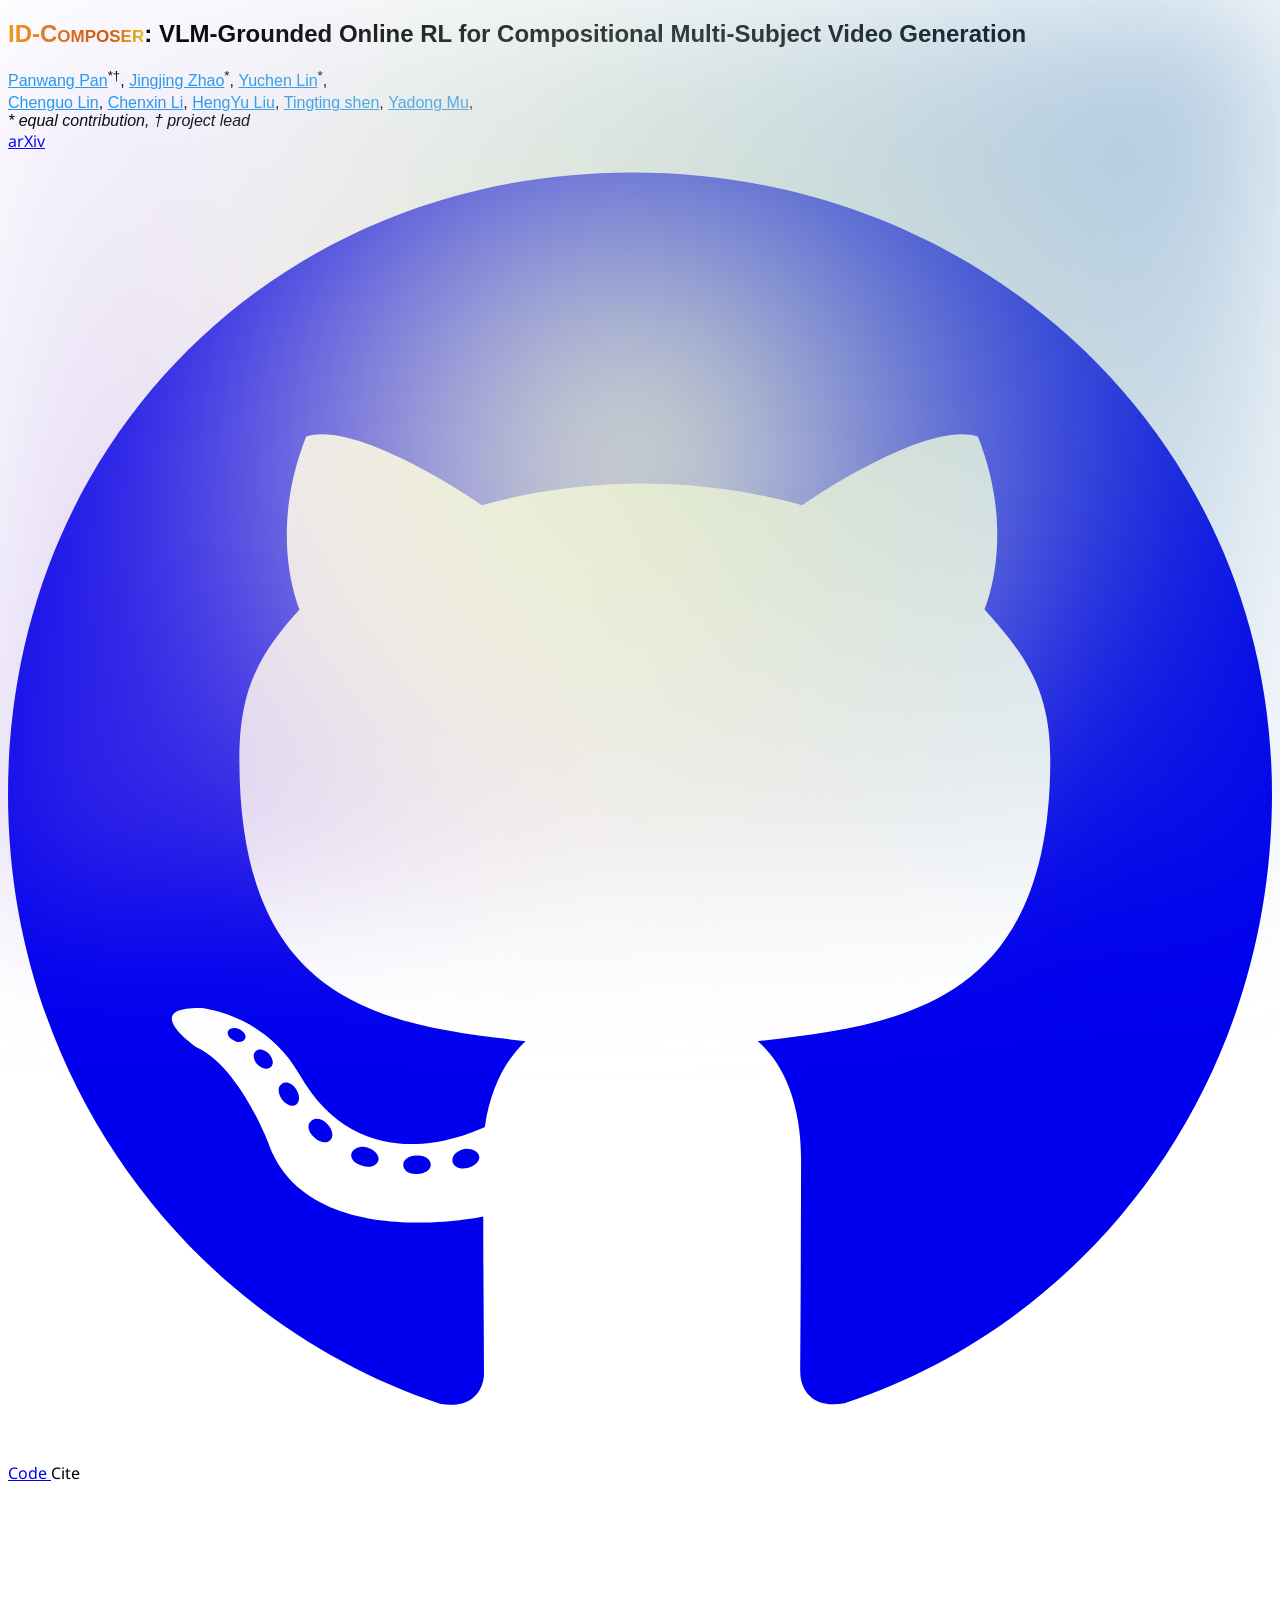
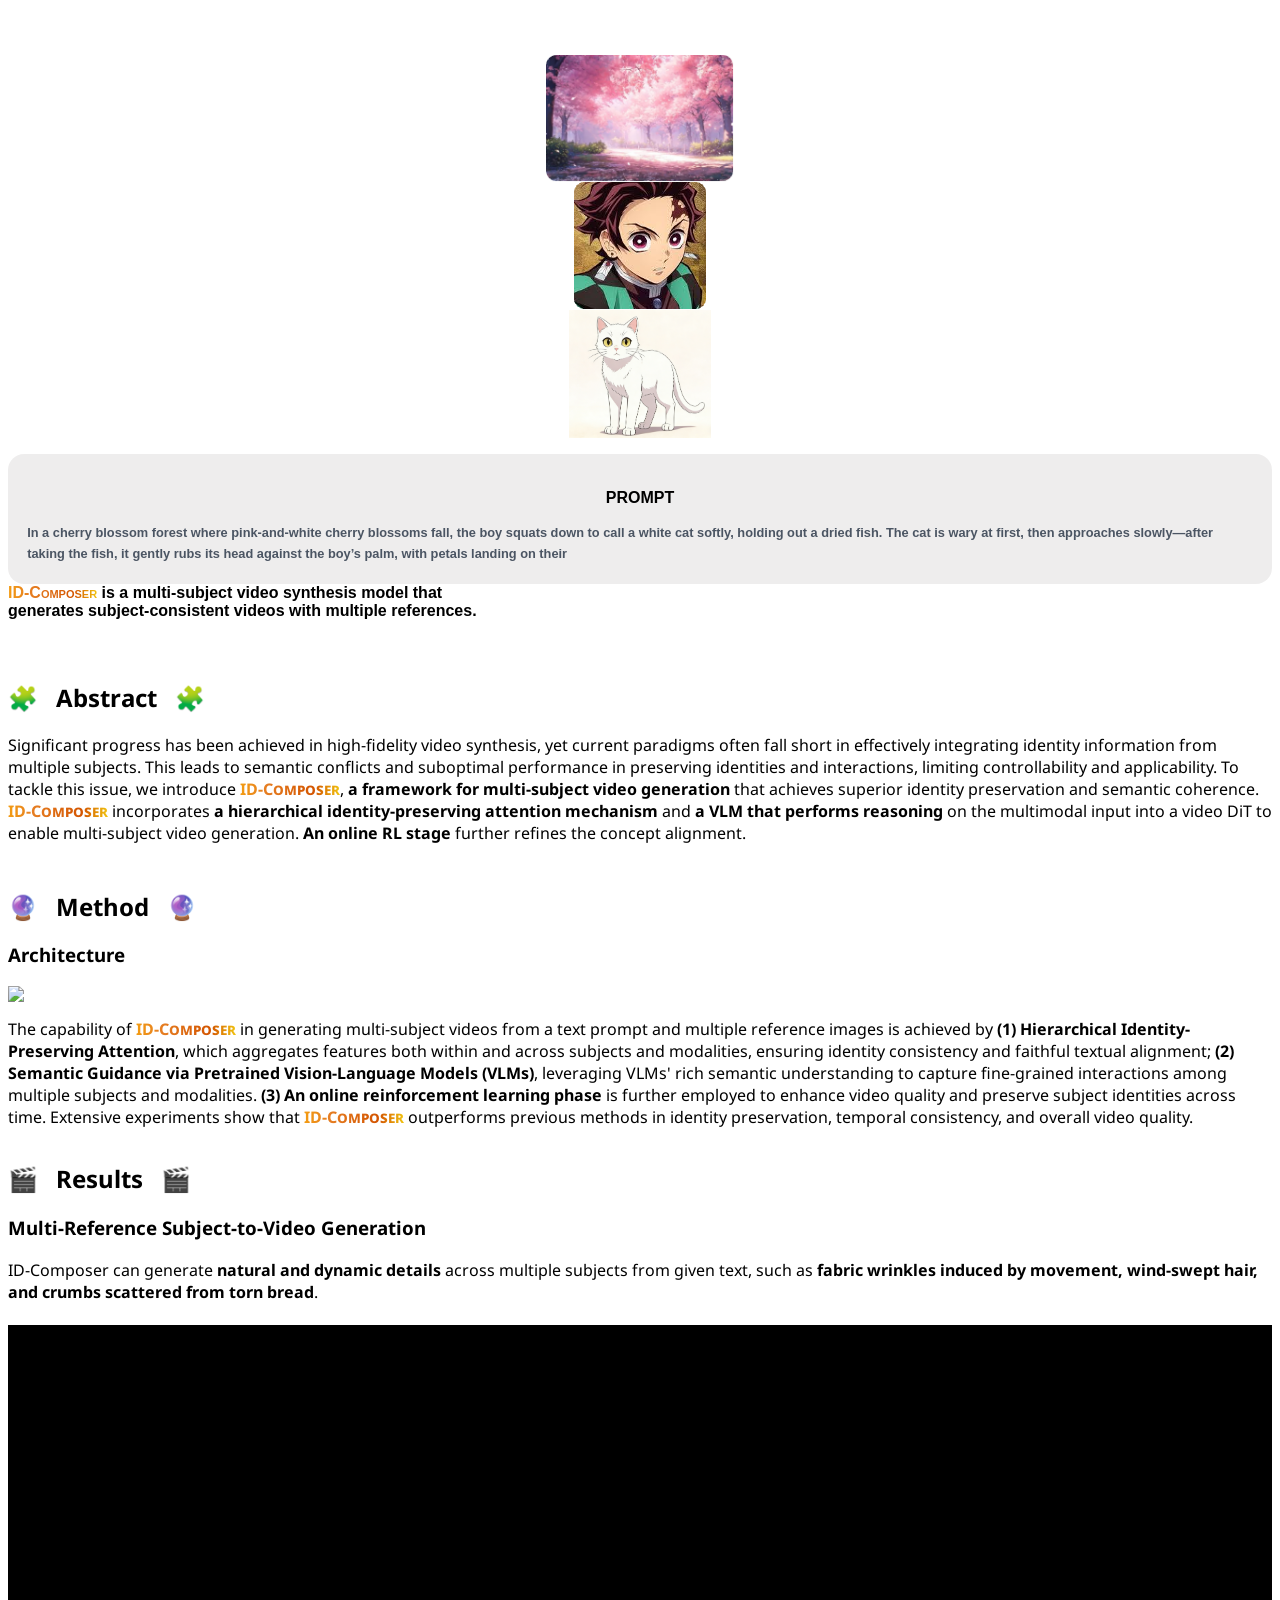
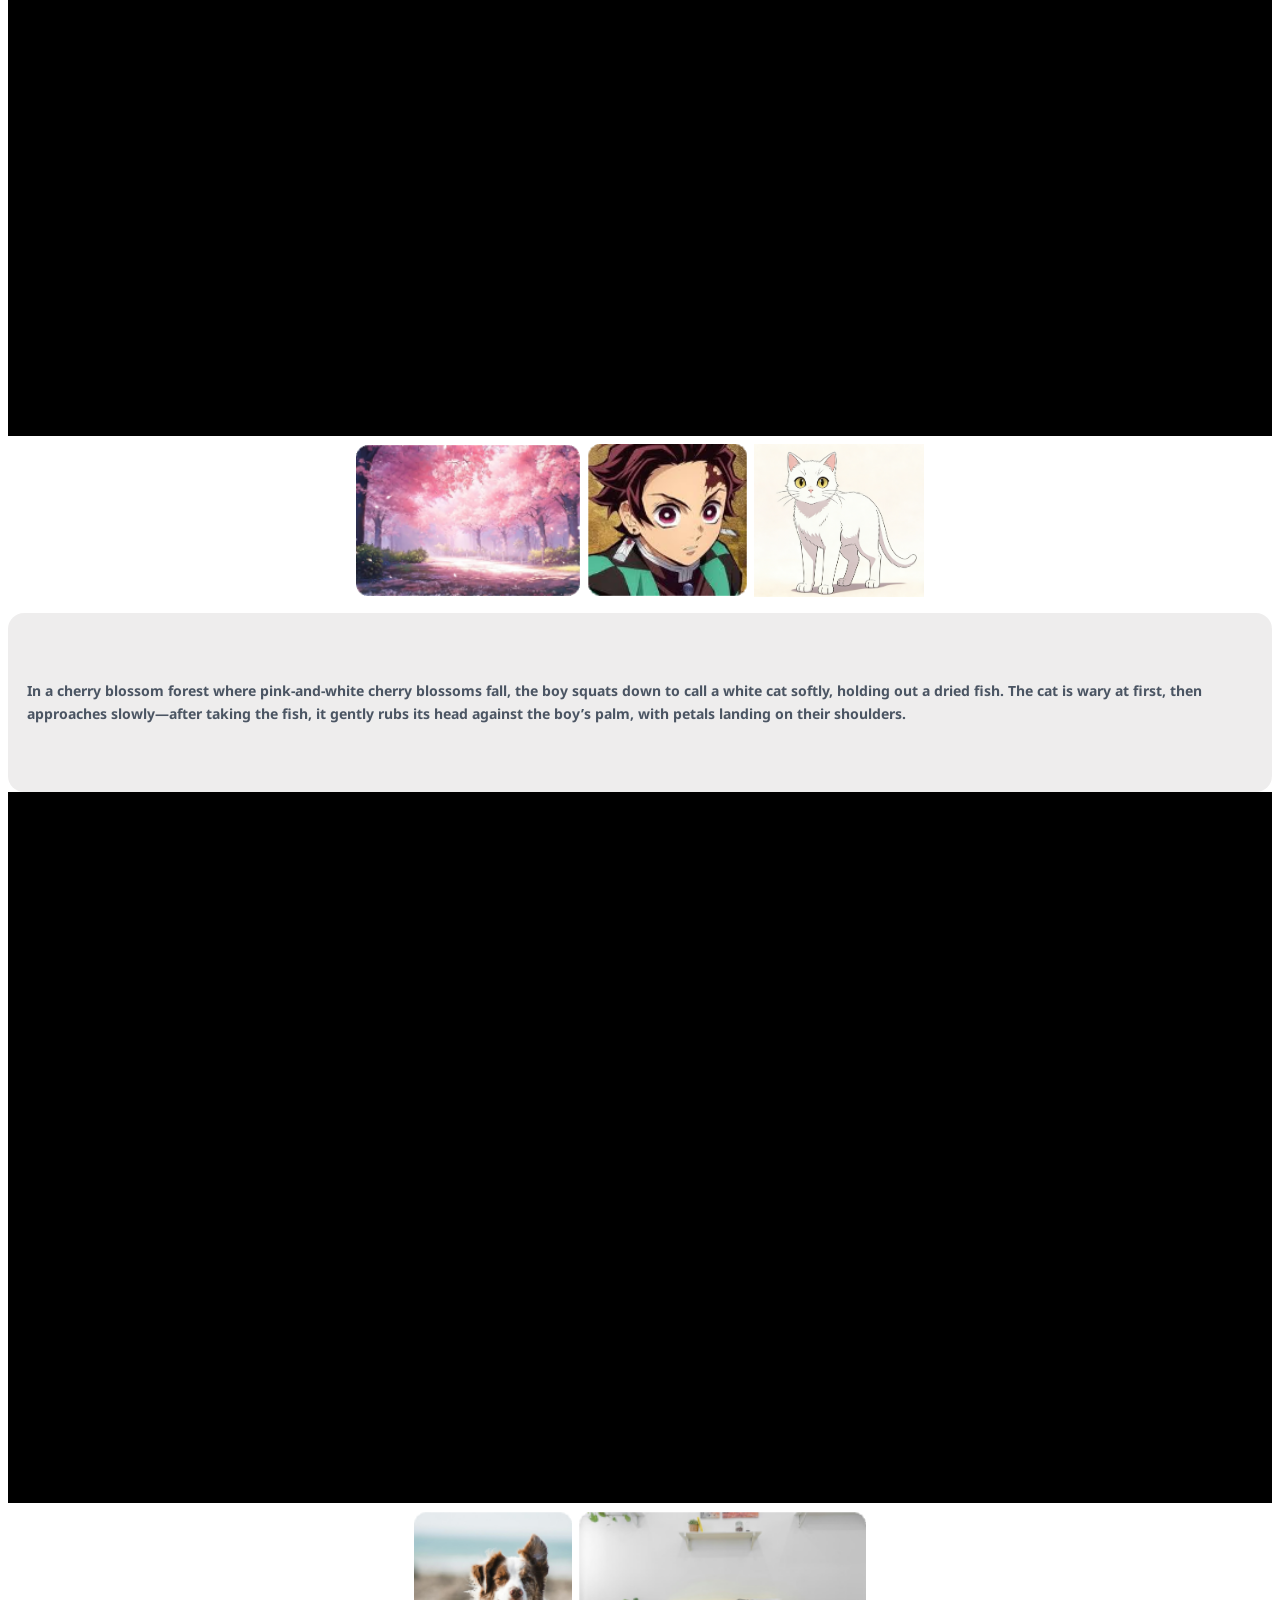
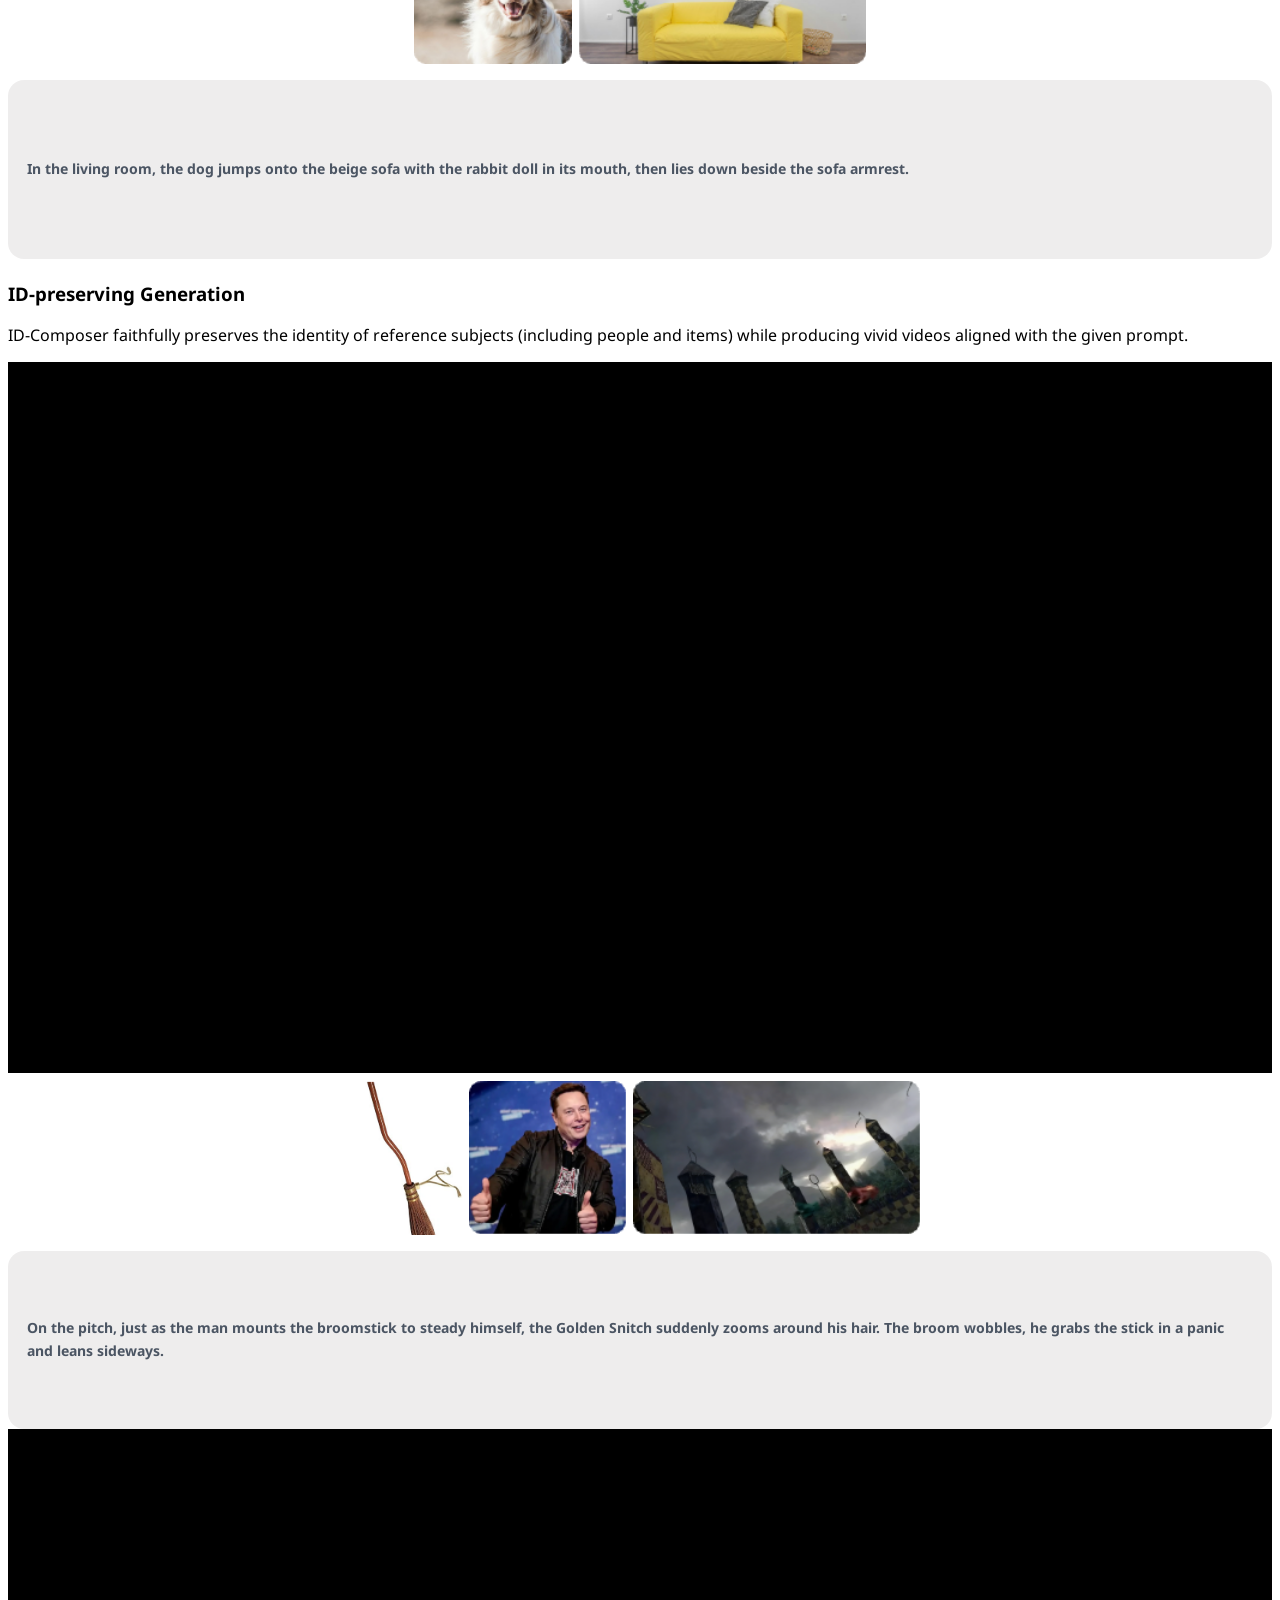
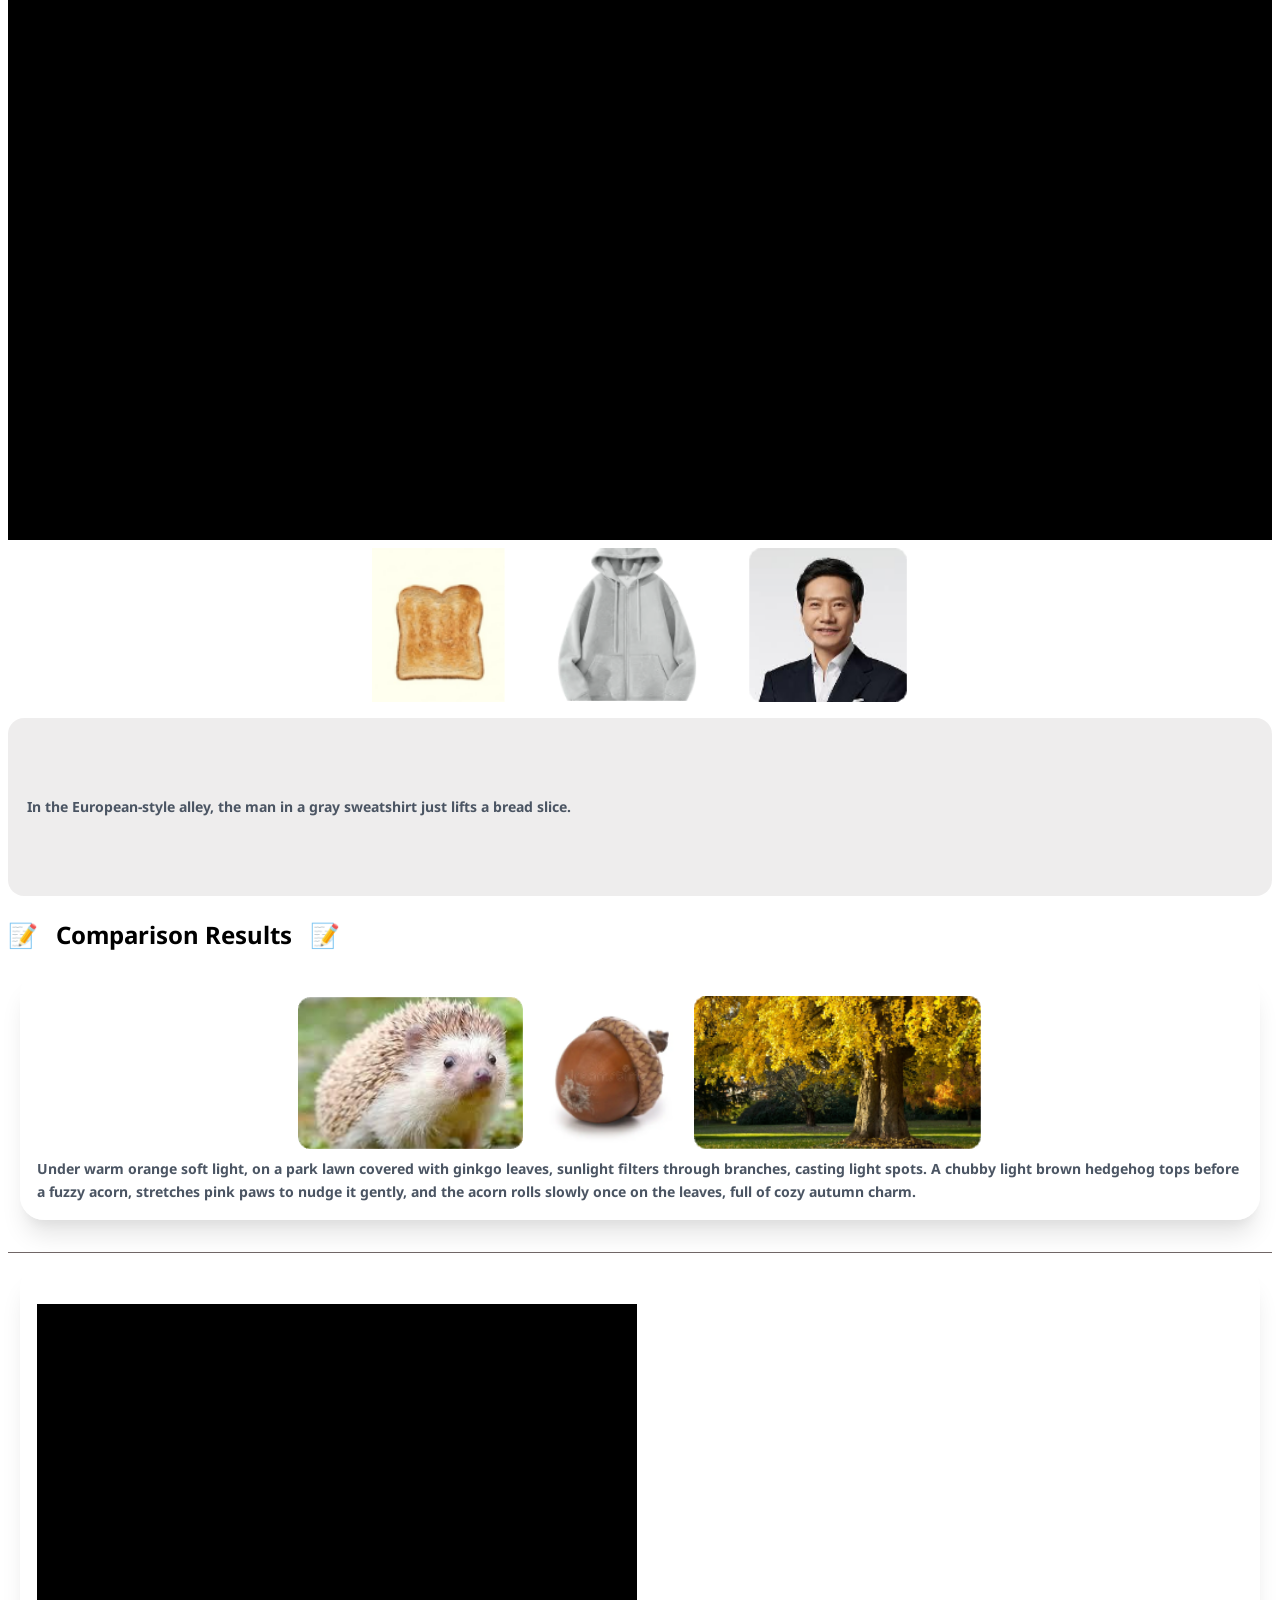
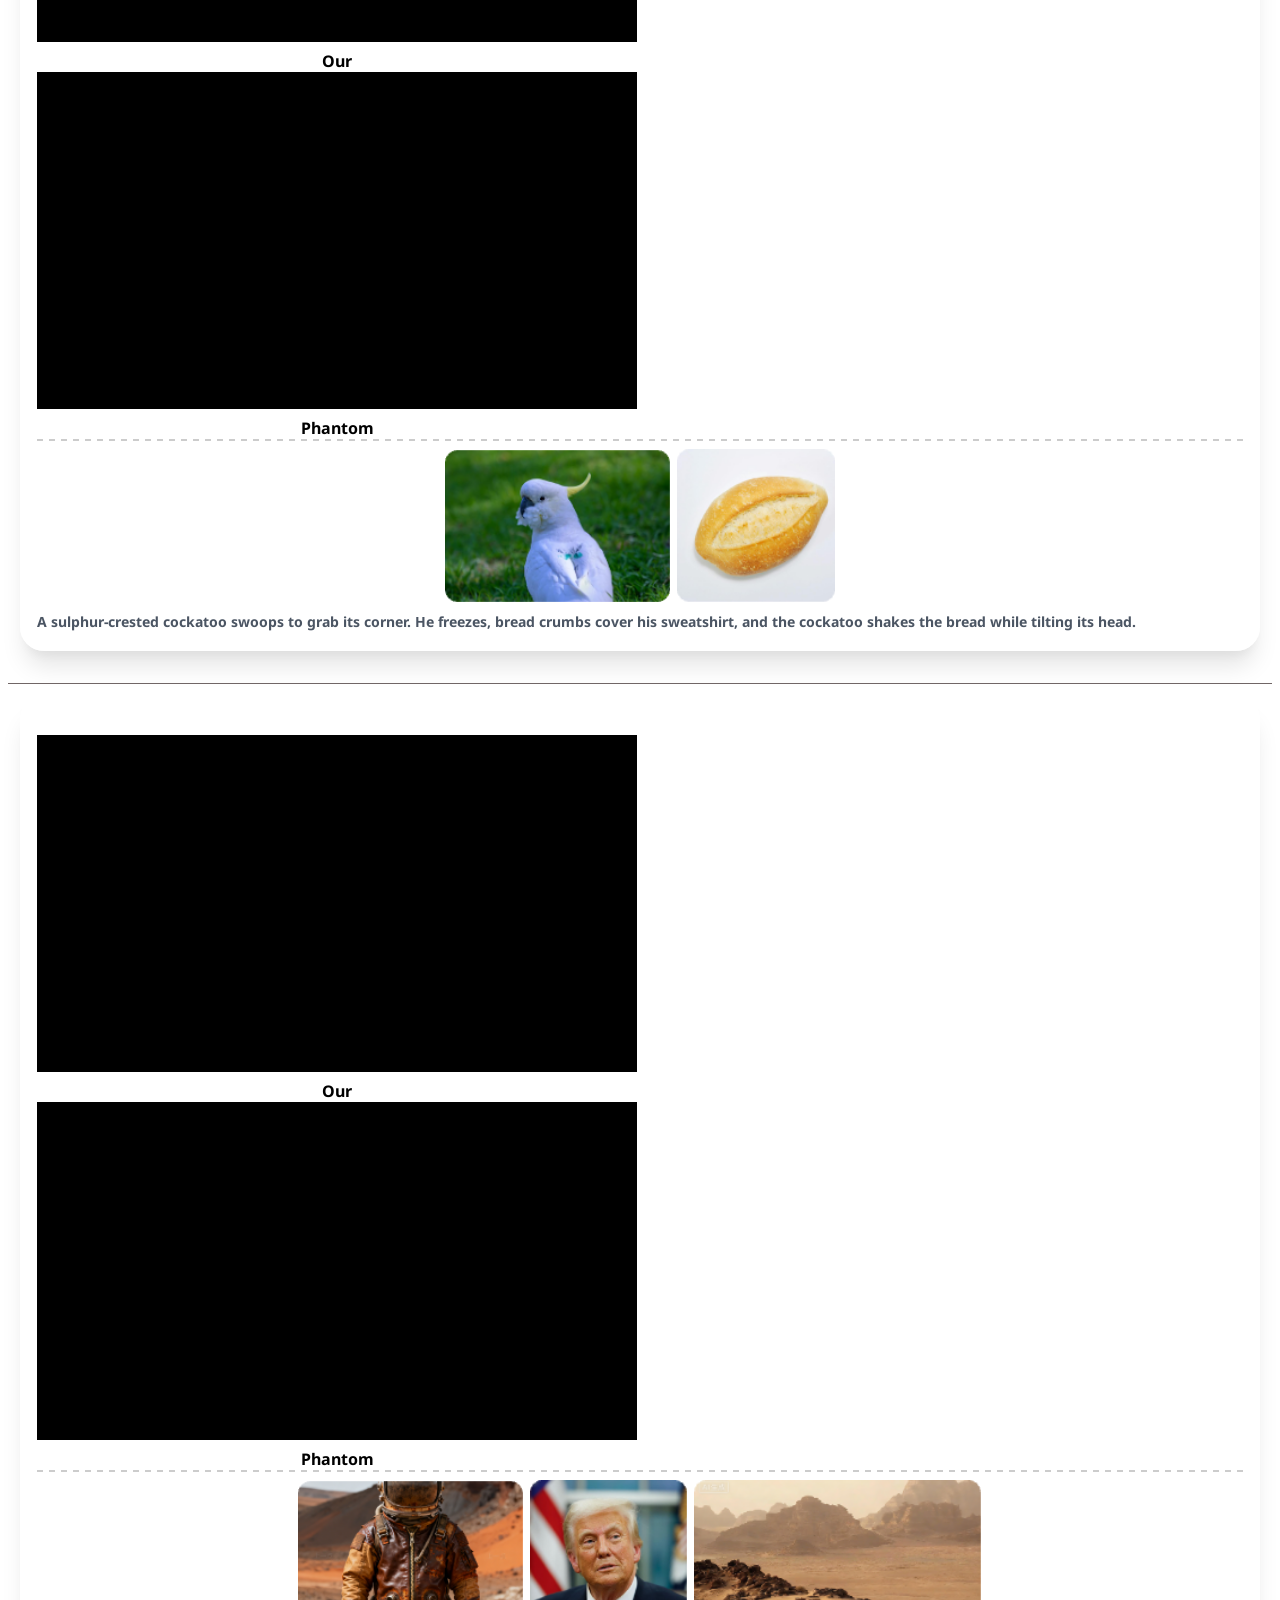
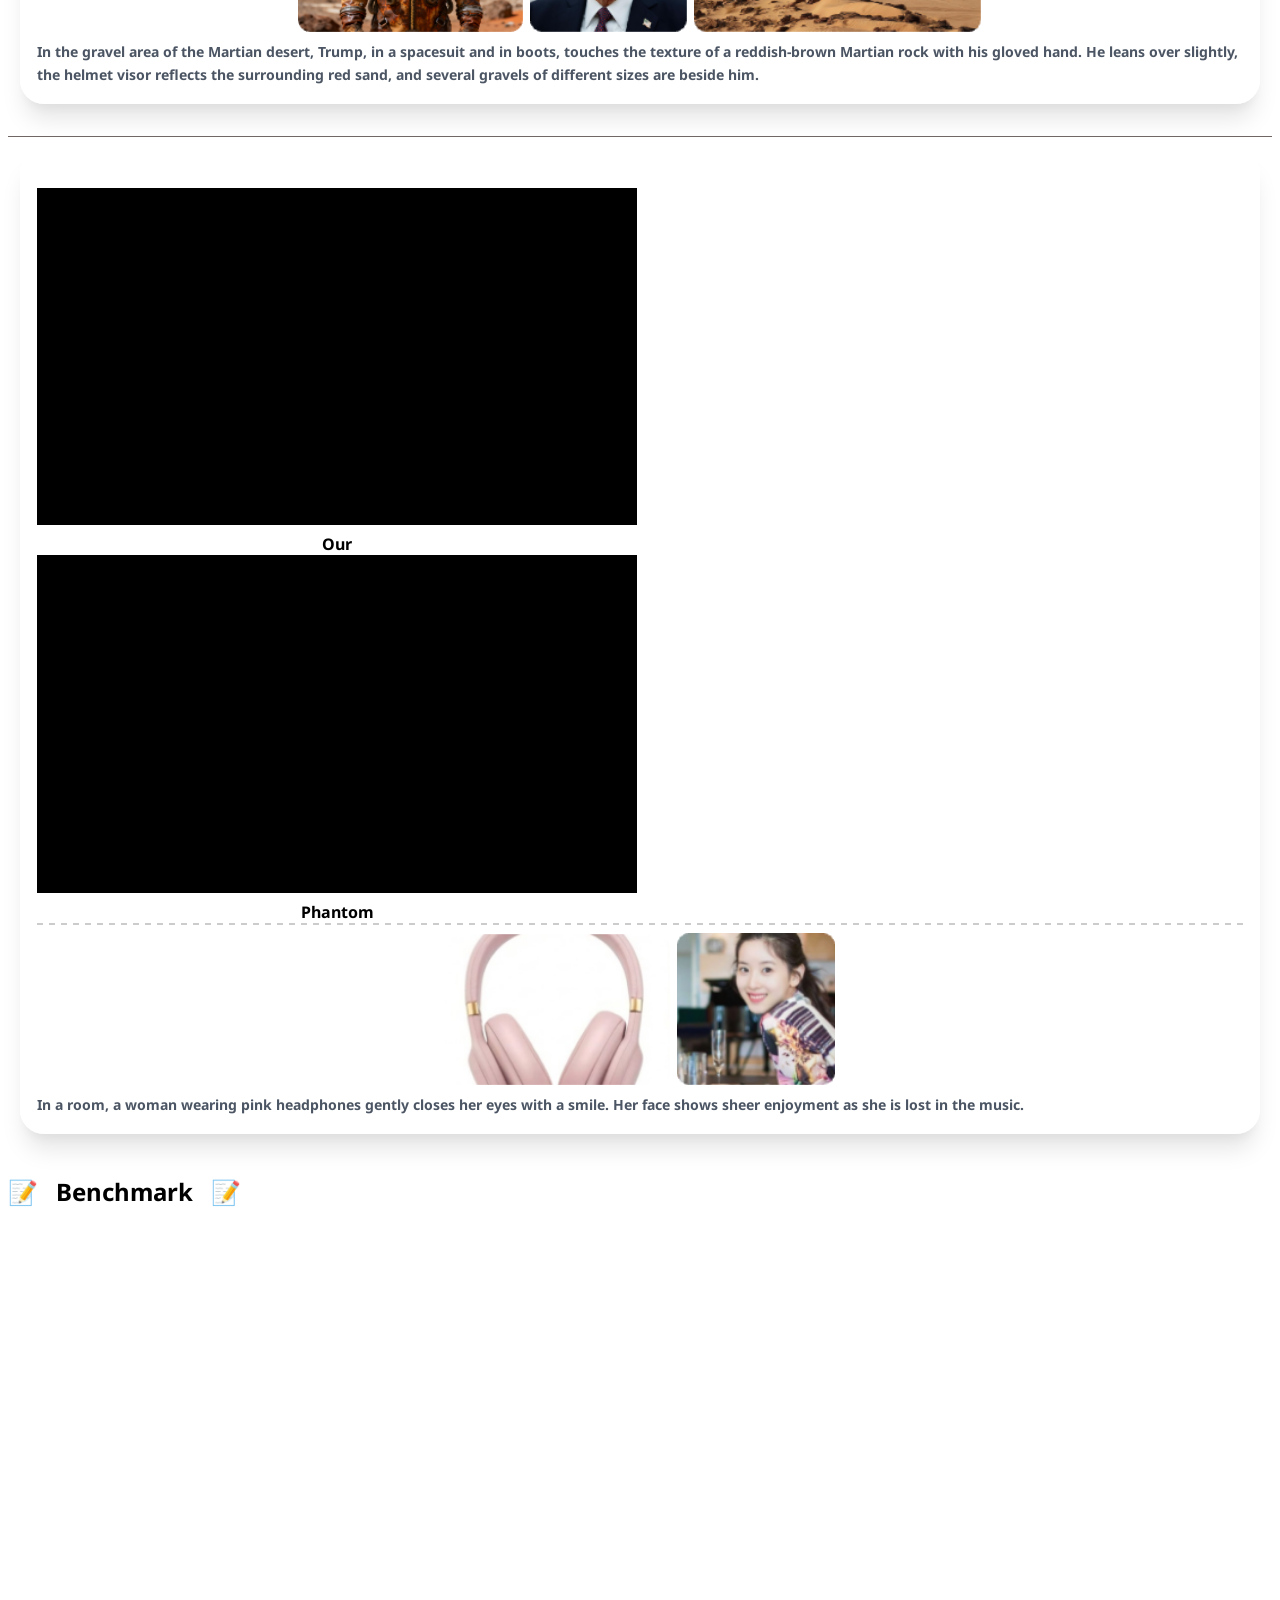
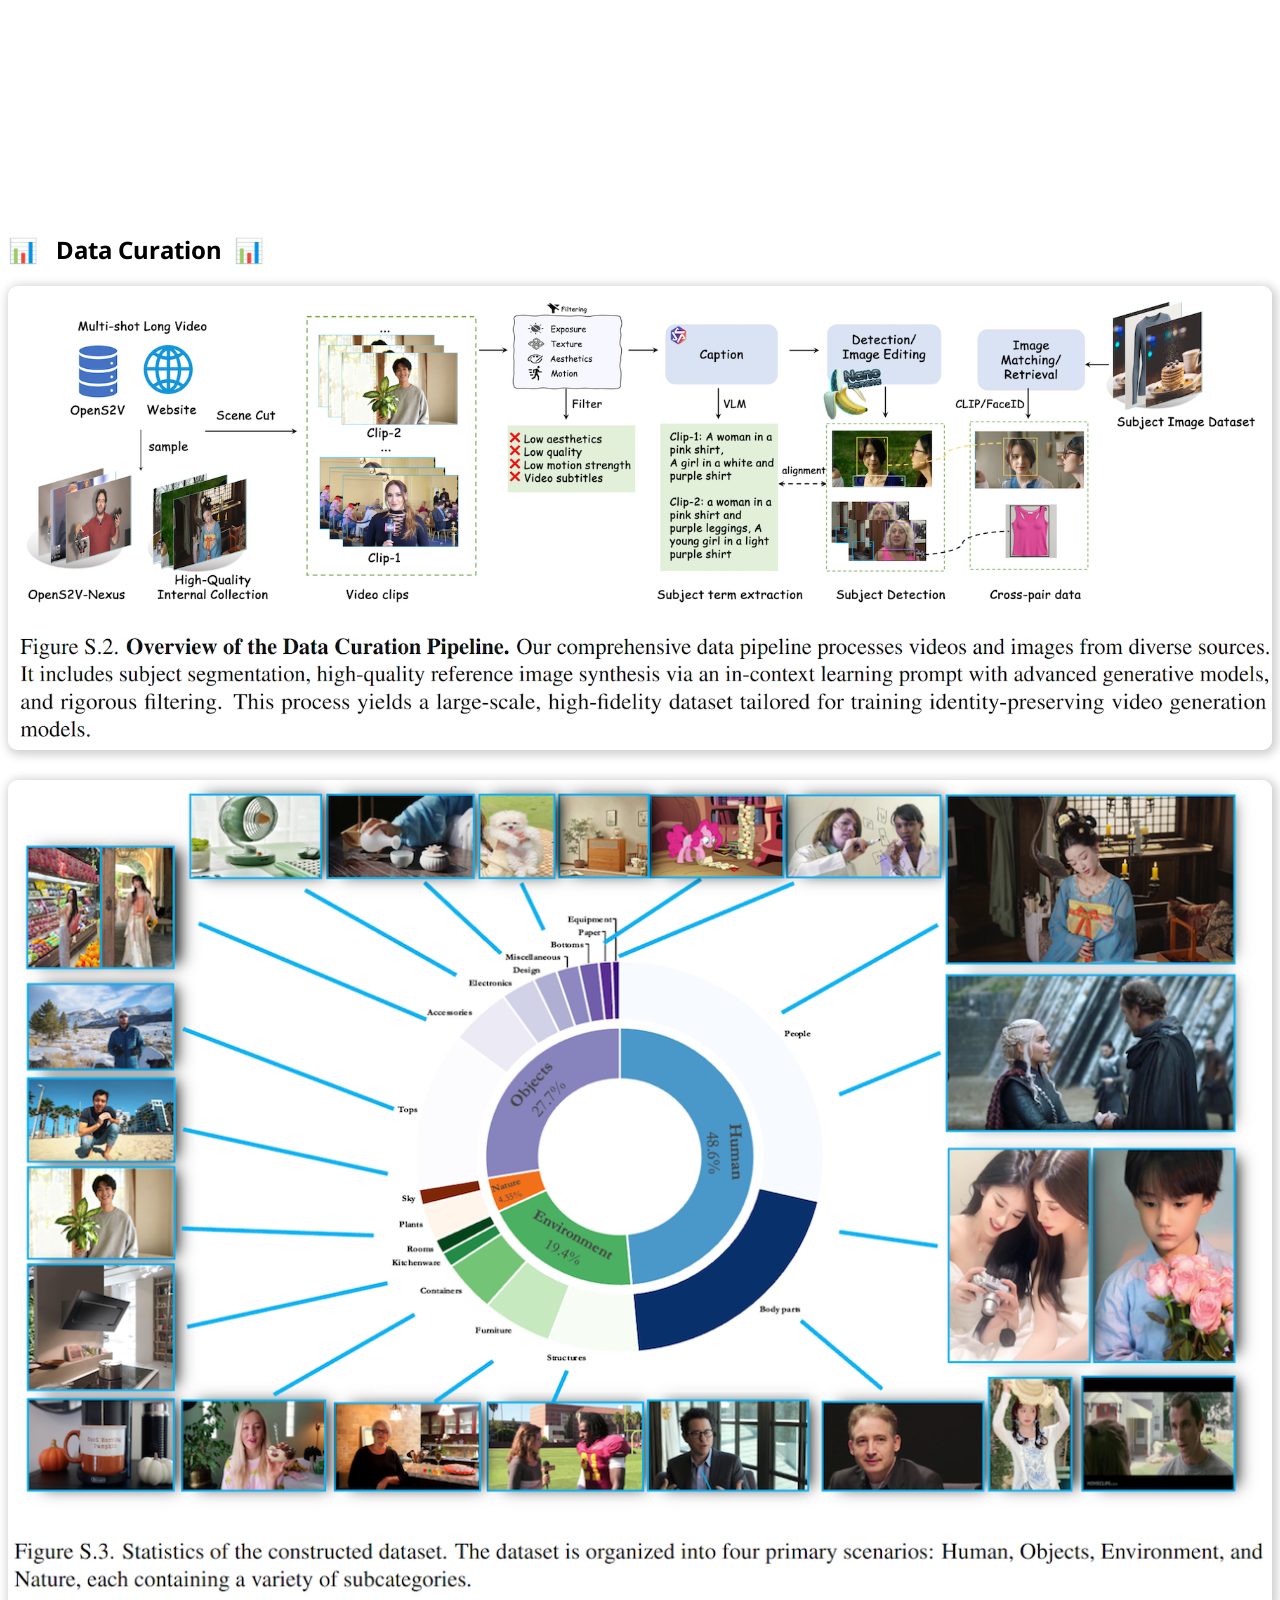
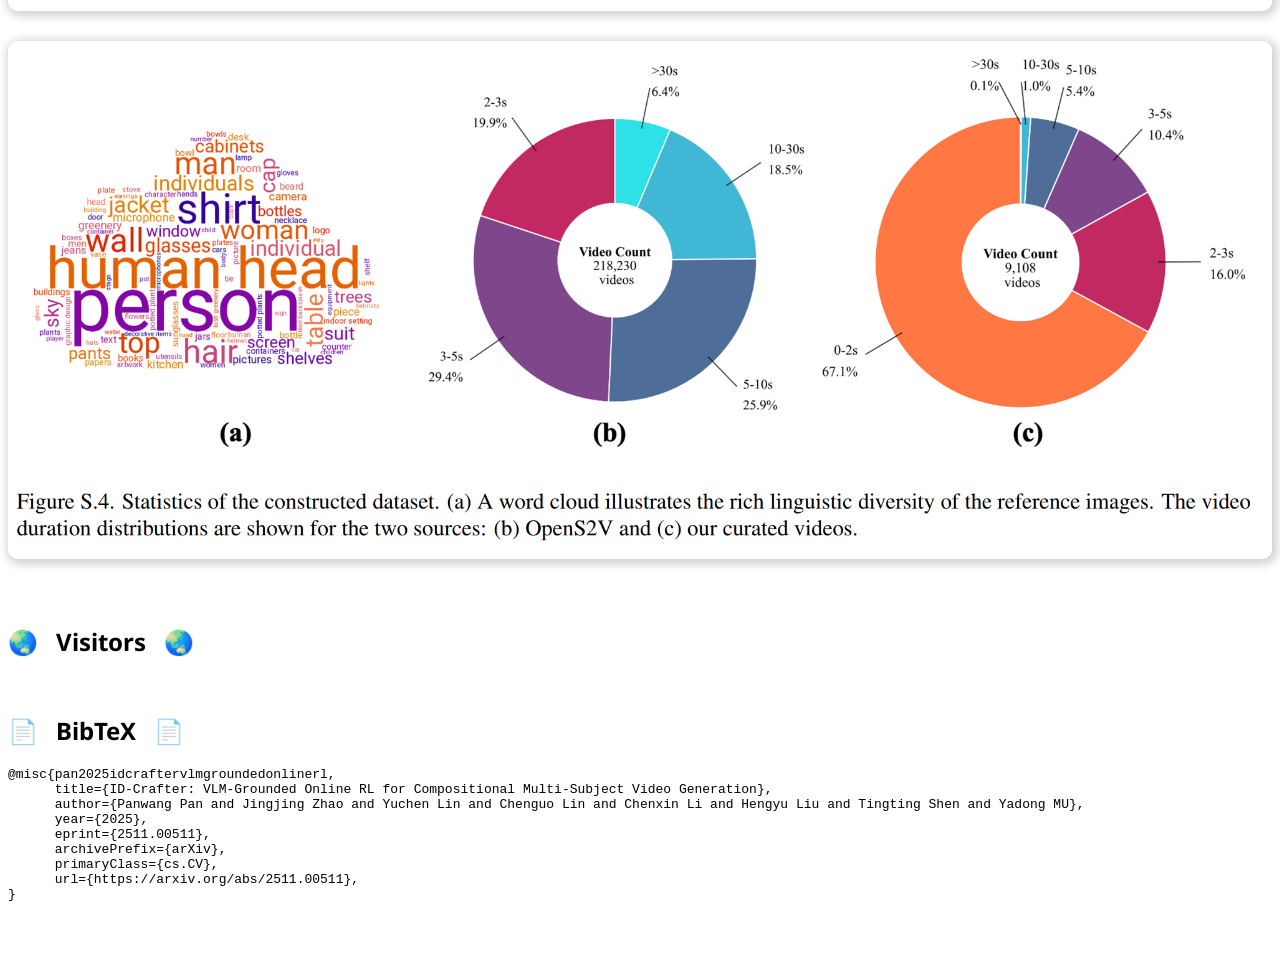
==== index.html @ 46c59b5a "add visitor map" ====
<!DOCTYPE html>
<html>

<head>
  <meta charset="utf-8">
  <meta name="viewport" content="width=device-width, initial-scale=1">
  <title>ID-Composer</title>

  <link href="https://fonts.googleapis.com/css?family=Google+Sans|Noto+Sans|Castoro" rel="stylesheet">

  <link rel="stylesheet" href="https://cdn.jsdelivr.net/gh/jpswalsh/academicons@1/css/academicons.min.css">
  <link rel="stylesheet" href="./static/css/bulma.min.css">
  <link rel="stylesheet" href="./static/css/bulma-carousel.min.css">
  <link rel="stylesheet" href="./static/css/bulma-slider.min.css">
  <link rel="stylesheet" href="./static/css/fontawesome.all.min.css">
  <link rel="stylesheet" href="./static/css/index.css">

  <link rel="icon" href="./static/images/logo.png">

  <link rel="preload" as="video" href="video/main-480p.webm" type="video/webm" crossorigin>
  <script src="https://ajax.googleapis.com/ajax/libs/jquery/3.5.1/jquery.min.js"></script>
  <script defer src="./static/js/fontawesome.all.min.js"></script>
  <script src="./static/js/bulma-carousel.min.js"></script>
  <script src="./static/js/bulma-slider.min.js"></script>
  <script>
    document.addEventListener('DOMContentLoaded', function () {
      var btn = document.getElementById('cite-btn');
      if (!btn) return;
      var bibtex = '@misc{pan2025idcraftervlmgroundedonlinerl,\n' +
        '  title={ID-Composer: VLM-Grounded Online RL for Compositional Multi-Subject Video Generation},\n' +
        '  author={Panwang Pan and Jingjing Zhao and Yuchen Lin and Chenguo Lin and Chenxin Li and Hengyu Liu and Tingting Shen and Yadong MU},\n' +
        '  year={2025},\n' +
        '  eprint={2511.00511},\n' +
        '  archivePrefix={arXiv},\n' +
        '  primaryClass={cs.CV},\n' +
        '  url={' + window.location.href + '}\n' +
        '}';
      function copyText(t) {
        if (navigator.clipboard && navigator.clipboard.writeText) {
          navigator.clipboard.writeText(t).then(function () {
            notify('Citation copied to clipboard', 'is-success');
          }).catch(function () {
            fallbackCopy(t);
          });
        } else {
          fallbackCopy(t);
        }
      }
      function fallbackCopy(t) {
        var ta = document.createElement('textarea');
        ta.value = t;
        ta.style.position = 'fixed';
        ta.style.opacity = '0';
        document.body.appendChild(ta);
        ta.focus();
        ta.select();
        var ok = false;
        try { ok = document.execCommand('copy'); } catch (e) {}
        document.body.removeChild(ta);
        notify(ok ? 'Citation copied to clipboard' : 'Copy failed, please copy manually', ok ? 'is-success' : 'is-danger');
      }
      function notify(msg, type) {
        var n = document.createElement('div');
        n.className = 'notification ' + type;
        n.textContent = msg;
        n.style.position = 'fixed';
        n.style.top = '20px';
        n.style.right = '20px';
        n.style.zIndex = '9999';
        document.body.appendChild(n);
        setTimeout(function () { if (n && n.parentNode) n.parentNode.removeChild(n); }, 2500);
      }
      btn.addEventListener('click', function () { copyText(bibtex); });
    });
  </script>

<link rel="preload" as="video" href="video/main-480p.webm" type="video/webm" crossorigin>
  <script src="https://ajax.googleapis.com/ajax/libs/jquery/3.5.1/jquery.min.js"></script>
  <script defer src="./static/js/fontawesome.all.min.js"></script>
  <script src="./static/js/bulma-carousel.min.js"></script>
  <script src="./static/js/bulma-slider.min.js"></script>
  <script src="./static/js/index.js"></script>
  <script src="./static/js/video_lazy_load.js"></script>
</head>


<style>
  /* 背景样式 */
  .bg-gradient-blur {
      position: fixed;
      top: 0;
      right: 0;
      bottom: 0;
      left: 0;
      z-index: 0;
      pointer-events: none;
      background-image: 
          radial-gradient(circle at top right, rgba(70, 130, 180, 0.5), transparent 70%),
          radial-gradient(circle at center, #fffdceff 0%, transparent 70%),
          radial-gradient(circle at bottom left, rgba(147, 112, 219, 0.4), transparent 70%);
      filter: blur(80px);
  }

  .morphing-text {
      background-image: linear-gradient(to right, 
       #f39c12 0%, #e67e22 25%, #d35400 75%, #f1c40f 100%
      );
      -webkit-background-clip: text;
      background-clip: text;
      color: transparent;
  }

  .center-img {
    display: block;
    margin-left: auto;
    margin-right: auto;
  }

  .section {
    padding-bottom: 1rem;
  }


  .hero-body {
    padding-bottom: 1rem;
  }

  .custom-prompt-box {
    background-color: rgba(194, 191, 191, 0.277);
    padding: 1.2rem;
    /* border: 1px solid #272323; */
    border-radius: 1rem;
    margin-top: 1rem;
  }

  .hero-body .prompt-text {
    font-weight: bold;
    font-size: 0.8rem;
    display: flex;
    align-items: center;
  }

  .prompt-text {
    font-weight: bold;
    font-size: 0.875rem;
    color: #4b5563;
    line-height: 1.625;
    display: flex;
    align-items: center;
  }


  .prompt-title {
    font-size: 1rem;
    font-weight: bold;
    padding-bottom: 0;
    display: flex;
    justify-content: center;
    /* font-style: italic; */
    text-transform: uppercase;
  }

  .video-wrapper {
    position: relative;
    display: inline-block;
    max-width: 600px;
  }

  .results-media {
    width: 100%;
    display: block;
  }

  .video-separator {
    height: 2px;
    background-image: linear-gradient(to right, #ccc 50%, transparent 50%);
    background-size: 12px 2px;
    margin: 0px 0;
  }

  .video-label {
    text-align: center;
    margin-top: 8px;
    font-weight: bold;
  }
</style>

<body class="bg-white min-h-screen">

  <!-- 背景渐变模糊 -->
  <div class="bg-gradient-blur"></div>

  <!-- 主要内容 -->
  <main class="relative z-10 min-h-screen">

  <!-- Section 1: Banner -->
  <section class="hero">
    <div class="hero-body">
      <div class="container is-max-desktop">
        <div class="columns is-centered">
          <div class="column has-text-centered">

            <!-- Title -->
            <h1 class="title is-2 publication-title">
              <span class="morphing-text model-name"><b>ID-Composer</b></span>:
              <span>VLM-Grounded Online RL for Compositional Multi-Subject Video Generation</span>
            </h1>
            <div class="is-size-5 publication-authors">
              <span class="author-block">
                <a href="https://paulpanwang.github.io/">Panwang Pan</a><sup>*†</sup>,
              </span>
              <span class="author-block">
                <a href="https://angericky.github.io">Jingjing Zhao</a><sup>*</sup>,
              </span>
              <span class="author-block">
                <a href="https://wgsxm.github.io">Yuchen Lin</a><sup>*</sup>,
              </span><br>
              <span class="author-block">
                <a href="https://chenguolin.github.io/m">Chenguo Lin</a><sup></sup>,
              </span>
              <span class="author-block">
                <a href="">Chenxin Li</a><sup></sup>,
              </span>
              <span class="author-block">
                <a href="">HengYu Liu</a><sup></sup>,
              </span>
              <span class="author-block">
                <a href="">Tingting shen</a><sup></sup>,
              </span>
              <span class="author-block">
                <a href="http://www.muyadong.com">Yadong Mu</a><sup></sup>,
              </span>
            </div>

            <div class="is-size-6 publication-authors">
              <span class="author-block"><i>* equal contribution, † project lead</i></span>
            </div>
            <div class="column has-text-centered">
              <!-- Button area: add a Cite button -->
              <span class="link-block">
                <a href="https://arxiv.org/abs/2511.00511" class="external-link button is-normal is-rounded is-dark">
                  <span class="icon"><i class="ai ai-arxiv"></i></span>
                  <span>arXiv</span>
                </a>
              </span>
              <span class="link-block">
                <a href="https://github.com/paulpanwang/IDComposer"
                  class="external-link button is-normal is-rounded is-dark">
                  <span class="icon"><svg class="svg-inline--fa fa-github fa-w-16" aria-hidden="true" focusable="false"
                      data-prefix="fab" data-icon="github" role="img" xmlns="http://www.w3.org/2000/svg"
                      viewBox="0 0 496 512" data-fa-i2svg="">
                      <path fill="currentColor"
                        d="M165.9 397.4c0 2-2.3 3.6-5.2 3.6-3.3.3-5.6-1.3-5.6-3.6 0-2 2.3-3.6 5.2-3.6 3-.3 5.6 1.3 5.6 3.6zm-31.1-4.5c-.7 2 1.3 4.3 4.3 4.9 2.6 1 5.6 0 6.2-2s-1.3-4.3-4.3-5.2c-2.6-.7-5.5.3-6.2 2.3zm44.2-1.7c-2.9.7-4.9 2.6-4.6 4.9.3 2 2.9 3.3 5.9 2.6 2.9-.7 4.9-2.6 4.6-4.6-.3-1.9-3-3.2-5.9-2.9zM244.8 8C106.1 8 0 113.3 0 252c0 110.9 69.8 205.8 169.5 239.2 12.8 2.3 17.3-5.6 17.3-12.1 0-6.2-.3-40.4-.3-61.4 0 0-70 15-84.7-29.8 0 0-11.4-29.1-27.8-36.6 0 0-22.9-15.7 1.6-15.4 0 0 24.9 2 38.6 25.8 21.9 38.6 58.6 27.5 72.9 20.9 2.3-16 8.8-27.1 16-33.7-55.9-6.2-112.3-14.3-112.3-110.5 0-27.5 7.6-41.3 23.6-58.9-2.6-6.5-11.1-33.3 2.6-67.9 20.9-6.5 69 27 69 27 20-5.6 41.5-8.5 62.8-8.5s42.8 2.9 62.8 8.5c0 0 48.1-33.6 69-27 13.7 34.7 5.2 61.4 2.6 67.9 16 17.7 25.8 31.5 25.8 58.9 0 96.5-58.9 104.2-114.8 110.5 9.2 7.9 17 22.9 17 46.4 0 33.7-.3 75.4-.3 83.6 0 6.5 4.6 14.4 17.3 12.1C428.2 457.8 496 362.9 496 252 496 113.3 383.5 8 244.8 8zM97.2 352.9c-1.3 1-1 3.3.7 5.2 1.6 1.6 3.9 2.3 5.2 1 1.3-1 1-3.3-.7-5.2-1.6-1.6-3.9-2.3-5.2-1zm-10.8-8.1c-.7 1.3.3 2.9 2.3 3.9 1.6 1 3.6.7 4.3-.7.7-1.3-.3-2.9-2.3-3.9-2-.6-3.6-.3-4.3.7zm32.4 35.6c-1.6 1.3-1 4.3 1.3 6.2 2.3 2.3 5.2 2.6 6.5 1 1.3-1.3.7-4.3-1.3-6.2-2.2-2.3-5.2-2.6-6.5-1zm-11.4-14.7c-1.6 1-1.6 3.6 0 5.9 1.6 2.3 4.3 3.3 5.6 2.3 1.6-1.3 1.6-3.9 0-6.2-1.4-2.3-4-3.3-5.6-2z">
                      </path>
                    </svg><!-- <i class="fab fa-github"></i> Font Awesome fontawesome.com --></span>
                  <span>Code</span>
                </a>
              </span>
              <span class="link-block">
                <a id="cite-btn" class="external-link button is-normal is-rounded is-dark">
                  <span class="icon"><i class="fas fa-quote-right"></i></span>
                  <span>Cite</span>
                </a>
              </span>

            </div>
          </div>
        </div>
      </div>
    </div>
  </section>

  <!-- Section 2: Teaser -->
  <section class="hero teaser">
    <div class="container is-max-desktop">
      <!-- Main container: centered layout with controlled max width -->
      <div class="hero-body max-w-5xl mx-auto bg-white rounded-lg shadow-sm p-6 md:p-8 ">
        <!-- 2. Reference image area -->
        <div class="rounded-xl pb-2">

          <video class="w-full rounded-lg lazy-video" data-src="assets/examples/ID-Composer_s2v_video1.mp4" preload="none" loop muted playsinline></video>

          <div class="columns is-vcentered ">
            <div class="column is-6">
              <div class="columns is-mobile is-variable is-2">
                <div class="column">
                  <img class="teaser-ref-img" loading="lazy" src="assets/examples/ID-Composer_s2v_video1_sub1.png"
                    alt="reference 1">
                </div>
                <div class="column">
                  <img class="teaser-ref-img" loading="lazy" src="assets/examples/ID-Composer_s2v_video1_sub2.png"
                    alt="reference 2">
                </div>
                <div class="column">
                  <img class="teaser-ref-img" style="aspect-ratio: 1 / 1;" loading="lazy"
                    src="assets/examples/ID-Composer_s2v_video1_sub3.png" alt="reference 3">
                </div>
              </div>
            </div>
            <div class="column is-6 is-flex  " style="height: 100%;">
              <div class="custom-prompt-box">
                <p class="prompt-title">Prompt</p>
                <div class="prompt-text">
                  In a cherry blossom forest where pink-and-white cherry blossoms fall, the boy squats down to call a
                  white cat softly, holding out a dried fish. The cat is wary at first, then approaches slowly—after
                  taking the fish, it gently rubs its head against the boy’s palm, with petals landing on their
                </div>
              </div>
            </div>
          </div>
          <div class="subtitle has-text-centered ">
            <span class="morphing-text model-name"><b>ID-Composer</b></span> <b>is a multi-subject video synthesis model
              that</b>
            <br>
            <b>generates subject-consistent videos with multiple references. </b>
          </div>
        </div>
      </div>
  </section>



  <!-- Section 3: Abstract -->
  <section style="margin-top: -5pt;" class="section">
    <div class="container is-max-desktop">

      <!-- Abstract -->
      <div class="columns is-centered has-text-centered">
        <div class="column is-four-fifths">
          <h2 class="title is-3">🧩&nbsp;&nbsp; Abstract &nbsp;&nbsp;🧩</h2>
          <div class="content has-text-justified">
            <p>
              Significant progress has been achieved in high-fidelity video synthesis, yet current paradigms often fall
              short in effectively integrating identity information from multiple subjects. This leads to semantic
              conflicts and suboptimal
              performance in preserving identities and interactions, limiting controllability and applicability. To
              tackle this issue, we introduce <span class="morphing-text model-name"><b>ID-Composer</b></span>, <b>a
                framework for multi-subject video generation</b> that achieves superior identity preservation and
              semantic
              coherence.
              <!-- <span class="morphing-text model-name"><b>ID-Composer</b></span> integrates three key components:
            </p>
            <p>
              (i) <b>a hierarchical identity-preserving attention mechanism</b> that progressively aggregates features
              at intra-subject, inter-subject, and cross-modal levels; <br>


              (ii)
              <b>a semantic understanding module powered by a pretrained
                Vision-Language Model (VLM)</b> to provide fine-grained guid-
              ance and capture complex inter-subject relationships; <br>

              (iii) <b>an online reinforcement learning phase</b> to further refine
              the model for critical concepts.
            </p> -->

              <span class="morphing-text model-name"><b>ID-Composer</b></span> incorporates <b>a hierarchical
                identity-preserving attention mechanism</b> and <b>a VLM that performs reasoning</b> on the multimodal
              input into a video DiT to enable multi-subject video generation. <b>An online RL stage</b> further refines
              the concept alignment.
              <!-- Furthermore, we construct a new dataset to facilitate robust training and evaluation. -->
              <!-- <br>Extensive experiments demonstrate that <span
                class="morphing-text model-name"><b>ID-Composer</b></span>,
              establishes new state-of-the-art performance on multi-subject
              video generation benchmarks, excelling in identity preservation, temporal consistency, and overall video
              quality. -->

              <!-- <span class="morphing-text model-name"><b>ID-Composer</b></span>, <b>a novel framework that addresses this gap by tackling multi-subject video generation from a text prompt and reference images</b>. This task is challenging as it requires preserving subject identities, integrating semantics across subjects and modalities, and maintaining temporal consistency. -->
          </div>
        </div>
      </div>

    </div>
  </section>

  <!-- Section 4: Method -->
  <section style="margin-top: -5pt;" class="section">
    <div class="container is-max-desktop">

      <!-- Abstract -->
      <div class="columns is-centered">
        <div class="column is-four-fifths">
          <h2 class="title is-3 has-text-centered">🔮&nbsp;&nbsp; Method &nbsp;&nbsp;🔮</h2>
          <h3 class="title is-4">Architecture</h3>
          <div class="content has-text-justified">
            <img loading="lazy" src="./assets/images/method.png" width="100%" class="center-img" />
            <p>
              The capability of <span class="morphing-text model-name"><b>ID-Composer</b></span> in generating
              multi-subject videos from a text prompt and multiple reference images is achieved by
              <b>(1) Hierarchical Identity-Preserving Attention</b>, which aggregates features both within and across
              subjects and modalities, ensuring identity consistency and faithful textual alignment;
              <b>(2) Semantic Guidance via Pretrained Vision-Language Models (VLMs)</b>, leveraging VLMs' rich semantic
              understanding to capture fine-grained interactions among multiple subjects and modalities.
              <b>(3) An online reinforcement learning phase</b> is further employed to enhance video quality and
              preserve subject identities across time. Extensive experiments show that <span
                class="morphing-text model-name"><b>ID-Composer</b></span> outperforms previous methods in identity
              preservation, temporal consistency, and overall video quality.
            </p>
          </div>
          </br>

          <!-- <h3 class="title is-4">Experiment Results</h3>
          <div class="content has-text-justified">
            <img loading="lazy" src="./assets/images/experiment.png" width="100%" class="center-img" />
            <p style="margin-top: 5pt;">
              <b></b>
            </p>
          </div> -->

        </div>
      </div>
    </div>
  </section>

  <!-- Section 5: Results -->
  <section style="margin-top: -30pt;" class="section">
    <div class="container is-max-desktop">
      <div class="columns is-centered">
        <div class="column is-full-width">

          <h2 class="title is-3 has-text-centered">🎬&nbsp;&nbsp; Results &nbsp;&nbsp;🎬</h2>
          <h3 class="title is-4">Multi-Reference Subject-to-Video Generation</h3>
          <p>ID-Composer can generate <b>natural and dynamic details</b> across multiple subjects from given text, such as
            <b>fabric wrinkles induced by movement, wind-swept hair, and crumbs scattered from torn bread</b>.
          </p>
          <div class="columns is-multiline results-grid is-centered">
            <div class="column is-6">
              <video class="results-media lazy-video" data-src="./assets/examples/ID-Composer_s2v_video1.mp4" preload="none" loop muted playsinline></video>
              <div class="results-ref-list">
                <div class="results-ref">
                  <img loading="lazy" src="./assets/examples/ID-Composer_s2v_video1_sub1.png" alt="reference 1" />
                </div>
                <div class="results-ref">
                  <img loading="lazy" src="./assets/examples/ID-Composer_s2v_video1_sub2.png" alt="reference 2" />
                </div>
                <div class="results-ref">
                  <img loading="lazy" src="./assets/examples/ID-Composer_s2v_video1_sub3.png" alt="reference 2" />
                </div>
              </div>
              <div class="custom-prompt-box">
                <div class="prompt-text">
                  In a cherry blossom forest where pink-and-white cherry blossoms fall, the boy squats down to call a
                  white cat softly, holding out a dried fish. The cat is wary at first, then approaches slowly—after
                  taking the fish, it gently rubs its head against the boy’s palm, with petals landing on their
                  shoulders.
                </div>
              </div>
            </div>

            <div class="column is-6">
              <video class="results-media lazy-video" data-src="./assets/examples/ID-Composer_s2v_video2.mp4" preload="none" loop muted playsinline></video>
              <div class="results-ref-list">
                <div class="results-ref">
                  <img loading="lazy" src="./assets/examples/ID-Composer_s2v_video2_sub1.png" alt="reference 1" />
                </div>
                <div class="results-ref">
                  <img loading="lazy" src="./assets/examples/ID-Composer_s2v_video2_sub2.png" alt="reference 2" />
                </div>
              </div>
              <div class="custom-prompt-box">
                <div class="prompt-text">
                  In the living room, the dog jumps onto the beige sofa with the rabbit doll in its mouth, then lies
                  down beside the sofa armrest.
                </div>
              </div>
            </div>
          </div>
          <div class="columns is-multiline results-grid">
            <h3 class="title is-4">ID-preserving Generation</h3>
            <p>
              ID-Composer faithfully preserves the identity of reference subjects (including people and items) while
              producing vivid videos aligned with the given prompt.
            </p>
            <div class="column is-6">
              <video class="results-media lazy-video" data-src="./assets/examples/ID-Composer_s2v_video3.mp4" preload="none" loop muted playsinline></video>
              <div class="results-ref-list">
                <div class="results-ref">
                  <img loading="lazy" src="./assets/examples/ID-Composer_s2v_video3_sub1.png" alt="reference 1" />
                </div>
                <div class="results-ref">
                  <img loading="lazy" src="./assets/examples/ID-Composer_s2v_video3_sub2.png" alt="reference 2" />
                </div>
                <div class="results-ref">
                  <img loading="lazy" src="./assets/examples/ID-Composer_s2v_video3_sub3.png" alt="reference 3" />
                </div>
              </div>
              <div class="custom-prompt-box">
                <div class="prompt-text">
                  On the pitch, just as the man mounts the broomstick to steady himself, the Golden Snitch suddenly
                  zooms around his hair. The broom wobbles, he grabs the stick in a panic and leans sideways.
                </div>
              </div>
            </div>

            <div class="column is-6">
              <video class="results-media lazy-video" data-src="./assets/examples/ID-Composer_s2v_video4.mp4" preload="none" loop muted playsinline></video>
              <div class="results-ref-list">
                <div class="results-ref">
                  <img loading="lazy" src="./assets/examples/ID-Composer_s2v_video4_sub1.png" alt="reference 1" />
                </div>
                <div class="results-ref">
                  <img loading="lazy" src="./assets/examples/ID-Composer_s2v_video4_sub2.png" alt="reference 2" />
                </div>
                <div class="results-ref">
                  <img loading="lazy" src="./assets/examples/ID-Composer_s2v_video4_sub3.png" alt="reference 3" />
                </div>
              </div>
              <div class="custom-prompt-box">
                <div class="prompt-text">
                  In the European-style alley, the man in a gray sweatshirt just lifts a bread slice.
                </div>
              </div>
            </div>
          </div>
          <h2 class="title is-3 has-text-centered">📝&nbsp;&nbsp; Comparison Results &nbsp;&nbsp;📝</h2>
          


          <div class="results-pair-wrapper">
            <div class="columns is-multiline is-vcentered">
              <div class="column is-6">
                <div class="results-ref-list">
                  <div class="results-ref">
                    <img loading="lazy" src="./assets/examples/ID-Composer_s2v_video5_sub1.png" alt="reference 1" />
                  </div>
                  <div class="results-ref">
                    <img loading="lazy" src="./assets/examples/ID-Composer_s2v_video5_sub2.png" alt="reference 2" />
                  </div>
                  <div class="results-ref">
                    <img loading="lazy" src="./assets/examples/ID-Composer_s2v_video5_sub3.png" alt="reference 3" />
                  </div>
                </div>
              </div>

              <div class="column is-6">
                <div class="prompt-text">
                  Under warm orange soft light, on a park lawn covered with ginkgo leaves, sunlight filters through
                  branches, casting light spots. A chubby light brown hedgehog tops before a fuzzy acorn, stretches
                  pink
                  paws to nudge it gently, and the acorn rolls slowly once on the leaves, full of cozy autumn charm.


                </div>
              </div>
            </div>
          </div>
          <hr class="results-divider" />

            <!-- Example 6 -->
            <div class="results-pair-wrapper">
              <!-- Videos section -->
              <div class="columns is-multiline results-grid mt-4" style="margin-bottom: 0px;">
                <div class="column is-6">
                  <div class="video-wrapper">
                    <video class="results-media lazy-video" data-src="./assets/examples/ID-Composer_s2v_video6_id.mp4" preload="none" loop muted playsinline></video>
                    <div class="video-label">Our</div>
                  </div>
                </div>
                <div class="column is-6">
                  <div class="video-wrapper">
                    <video class="results-media lazy-video" data-src="./assets/examples/ID-Composer_s2v_video6_ph.mp4" preload="none" loop muted playsinline></video>
                    <div class="video-label">Phantom</div>
                  </div>
                </div>
              </div>
              <!-- Gray dashed line separator -->
              <div class="video-separator"></div>
              <!-- References and prompt section -->
              <div class="columns is-multiline is-vcentered">
                <div class="column is-6">
                  <div class="results-ref-list">
                    <div class="results-ref">
                      <img loading="lazy" src="./assets/examples/ID-Composer_s2v_video6_sub1.png" alt="reference 1" />
                    </div>
                    <div class="results-ref">
                      <img loading="lazy" src="./assets/examples/ID-Composer_s2v_video6_sub2.png" alt="reference 2" />
                    </div>
                  </div>
                </div>

                <div class="column is-6">
                  <div class="prompt-text">
                    A sulphur-crested cockatoo swoops to grab its corner. He freezes, bread crumbs cover his sweatshirt,
                    and the cockatoo shakes the bread while tilting its head.
                  </div>
                </div>
              </div>
            </div>
            <hr class="results-divider" />
 

            <!-- Example 7 -->
            <div class="results-pair-wrapper">
              <!-- Videos section -->
              <div class="columns is-multiline results-grid mt-4" style="margin-bottom: 0px;">
                <div class="column is-6">
                  <div class="video-wrapper">
                    <video class="results-media lazy-video" data-src="./assets/examples/ID-Composer_s2v_video7_id.mp4" preload="none" loop muted playsinline></video>
                    <div class="video-label">Our</div>
                  </div>
                </div>
                <div class="column is-6">
                  <div class="video-wrapper">
                    <video class="results-media lazy-video" data-src="./assets/examples/ID-Composer_s2v_video7_ph.mp4" preload="none" loop muted playsinline></video>
                    <div class="video-label">Phantom</div>
                  </div>
                </div>
              </div>
              <!-- Gray dashed line separator -->
              <div class="video-separator"></div>
              <!-- References and prompt section -->
              <div class="columns is-multiline is-vcentered">
                <div class="column is-6">
                  <div class="results-ref-list">
                    <div class="results-ref">
                      <img loading="lazy" src="./assets/examples/ID-Composer_s2v_video7_sub1.png" alt="reference 1" />
                    </div>
                    <div class="results-ref">
                      <img loading="lazy" src="./assets/examples/ID-Composer_s2v_video7_sub2.png" alt="reference 2" />
                    </div>
                    <div class="results-ref">
                      <img loading="lazy" src="./assets/examples/ID-Composer_s2v_video7_sub3.png" alt="reference 3" />
                    </div>
                  </div>
                </div>

                <div class="column is-6">
                  <div class="prompt-text">
                    In the gravel area of the Martian desert, Trump, in a spacesuit and in boots, touches the texture of
                    a reddish-brown Martian rock with his gloved hand. He leans over slightly, the helmet visor reflects
                    the surrounding red sand, and several gravels of different sizes are beside him.
                  </div>
                </div>
              </div>
            </div>
            <hr class="results-divider" />

            <!-- Example 8 -->
            <div class="results-pair-wrapper">
              <!-- Videos section -->
              <div class="columns is-multiline results-grid mt-4" style="margin-bottom: 0px;">
                <div class="column is-6">
                  <div class="video-wrapper">
                    <video class="results-media lazy-video" data-src="./assets/examples/ID-Composer_s2v_video8_id.mp4" preload="none" loop muted playsinline></video>
                    <div class="video-label">Our</div>
                  </div>
                </div>
                <div class="column is-6">
                  <div class="video-wrapper">
                    <video class="results-media lazy-video" data-src="./assets/examples/ID-Composer_s2v_video8_ph.mp4" preload="none" loop muted playsinline></video>
                    <div class="video-label">Phantom</div>
                  </div>
                </div>
              </div>
              <!-- Gray dashed line separator -->
              <div class="video-separator"></div>
              <!-- References and prompt section -->
              <div class="columns is-multiline is-vcentered">
                <div class="column is-6">
                  <div class="results-ref-list">
                    <div class="results-ref">
                      <img loading="lazy" src="./assets/examples/ID-Composer_s2v_video8_sub1.png" alt="reference 1" />
                    </div>
                    <div class="results-ref">
                      <img loading="lazy" src="./assets/examples/ID-Composer_s2v_video8_sub2.png" alt="reference 2" />
                    </div>
                  </div>
                </div>

                <div class="column is-6">
                  <div class="prompt-text">
                    In a room, a woman wearing pink headphones gently closes her eyes with a smile. Her face shows sheer
                    enjoyment as she is lost in the music.
                  </div>
                </div>
              </div>
            </div>
        </div>
      </div>
    </div>

  </section>





  <!-- Section 6: Comparison Results -->
  <section style="margin-top: -5pt;" class="section">
    <div class="container is-max-desktop">
      <div class="columns is-centered">
        <div class="column is-full-width">

          <h2 class="title is-3 has-text-centered">📝&nbsp;&nbsp; Benchmark &nbsp;&nbsp;📝</h2>

          <div style="text-align:center">
            <table style="width: 100%">
              <tbody>
                <tr class="result-row">
                  <td><video class="lazy-video" data-src="./assets/examples/comparsion_1.mp4" preload="none" loop muted playsinline></video></td>

                  <!-- Insert a script after index.js in the head to handle copy and notifications -->
                  <script src="./static/js/index.js"></script>
                  <!-- <td><img loading="lazy" src="./static/images/object/gt/00.png"></td>
                  <td><video class="lazy-video" data-src="./static/images/object/ours/00.mp4" preload="none" loop muted playsinline width="80%"></video></td>
                  <td><video class="lazy-video" data-src="./static/images/object/ours/splited/00.mp4" preload="none" loop muted playsinline width="80%"></video> -->
                </tr>
                <tr class="result-row">
                  <td><video class="lazy-video" data-src="./assets/examples/comparison_2.mp4" preload="none" loop muted playsinline></video></td>
                </tr>
                <tr class="result-row">
                  <td><video class="lazy-video" data-src="./assets/examples/comparison_3.mp4" preload="none" loop muted playsinline></video></td>
                </tr>

              </tbody>
            </table>
          </div>

        </div>
      </div>
    </div>
  </section>


  <section class="section">
    <div class="container is-max-desktop">
      <div class="columns is-centered">
        <div class="column is-full-width">

          <h2 class="title is-3 has-text-centered">📊&nbsp;&nbsp; Data Curation&nbsp;&nbsp;📊</h2>
          <!-- <h3 class="title is-4">Dataset Curation</h3> -->
          <div class="content has-text-justified">
            <img loading="lazy" src="./assets/images/IDComposer-SUPP1.png" width="100%" class="inserted-image" />
            <img loading="lazy" src="./assets/images/IDComposer-SUPP2.png" width="100%" class="inserted-image" />
            <img loading="lazy" src="./assets/images/IDComposer-SUPP3.png" width="100%" class="inserted-image" />
            <p style="margin-top: 5pt;">
              <b></b>

            </p>
          </div>
        </div>
      </div>
    </div>
  </section>
    <section class="section">
      <div class="container is-max-desktop">
        <!-- <div class="columns is-centered"> -->
          <div class="column is-full-width has-text-centered">
            <h2 class="title is-3"> 🌏&nbsp;&nbsp; Visitors &nbsp;&nbsp;🌏</h2>
            <div style="width: 100%;">
               <script type='text/javascript' id='clustrmaps' src='//cdn.clustrmaps.com/map_v2.js?cl=433a4d&w=a&t=n&d=bT5YYf1txKB1A4SCRufy8-sJ-uPVVRY7aurb3OHJ8nk&co=ffffff&cmo=30d9e6&cmn=f048ab&ct=808080'></script>
            </div>
          </div>
        </div>
      </div>
    </section>
    
  <!-- Section -1: Footer -->
  <footer class="footer">
    <section class="section">
      <div class="container is-max-desktop">
        <div class="columns is-centered">
          <div class="column is-full-width">
            <h2 class="title is-3 has-text-centered">📄&nbsp;&nbsp; BibTeX &nbsp;&nbsp;📄</h2>
            <pre class="bibtex-code">@misc{pan2025idcraftervlmgroundedonlinerl,
      title={ID-Crafter: VLM-Grounded Online RL for Compositional Multi-Subject Video Generation}, 
      author={Panwang Pan and Jingjing Zhao and Yuchen Lin and Chenguo Lin and Chenxin Li and Hengyu Liu and Tingting Shen and Yadong MU},
      year={2025},
      eprint={2511.00511},
      archivePrefix={arXiv},
      primaryClass={cs.CV},
      url={https://arxiv.org/abs/2511.00511}, 
}
          </pre>
          </div>
        </div>
    </section>
    

  </footer>

  </main>

  
</body>
---- static/css/index.css ----
body {
  font-family: 'Noto Sans', sans-serif;
}


.footer .icon-link {
    font-size: 25px;
    color: #000;
}

.link-block a {
    margin-top: 5px;
    margin-bottom: 5px;
}

.dnerf {
  font-variant: small-caps;
}


.teaser .hero-body {
  padding-top: 0;
  padding-bottom: 3rem;
}

.teaser {
  font-family: 'Google Sans', sans-serif;
}


.publication-title {
}

.publication-banner {
  max-height: parent;

}

.publication-banner video {
  position: relative;
  left: auto;
  top: auto;
  transform: none;
  object-fit: fit;
}

.publication-header .hero-body {
}

.publication-title {
    font-family: 'Google Sans', sans-serif;
}

.publication-authors {
    font-family: 'Google Sans', sans-serif;
}

.publication-venue {
    color: #555;
    width: fit-content;
    font-weight: bold;
}

.publication-awards {
    color: #ff3860;
    width: fit-content;
    font-weight: bolder;
}

.publication-authors {
}

.publication-authors a {
   color: hsl(204, 86%, 53%) !important;
}

.publication-authors a:hover {
    text-decoration: underline;
}

.author-block {
  display: inline-block;
}

.publication-banner img {
}

.publication-authors {
  /*color: #4286f4;*/
}

.publication-video {
    position: relative;
    width: 100%;
    height: 0;
    padding-bottom: 56.25%;

    overflow: hidden;
    border-radius: 10px !important;
}

.publication-video iframe {
    position: absolute;
    top: 0;
    left: 0;
    width: 100%;
    height: 100%;
}

.publication-body img {
}



.interpolation-panel {
  background: #f5f5f5;
  border-radius: 10px;
}

.interpolation-panel .interpolation-image {
  width: 100%;
  border-radius: 5px;
}

.interpolation-video-column {
}

.interpolation-panel .slider {
  margin: 0 !important;
}

.interpolation-panel .slider {
  margin: 0 !important;
}

#interpolation-image-wrapper {
  width: 100%;
}
#interpolation-image-wrapper img {
  border-radius: 5px;
}

.model-name {
  font-variant: small-caps;
}

.result-row img{
  width: 75%;
  margin: auto;
  left: 0;
  right: 0;
}
.result-row td{
  width: 25%;
  border: 10px;
  padding: 1rem 0;
}

tr.result-row {
  border-bottom: 1px solid #e0e0e0;
}

tr.result-row:last-child {
  border-bottom: none;
}

.prompt-row{
  text-align: center;
  /* 移除特殊字体样式，使用正文默认样式 */
}

.prompt-background{
  background: #5f5555;
  font-size: 1.2rem;

}

.prompt{
  text-align: center;
  padding: 1rem;

}

.inserted-image {
  max-width: 100%;     /* Set the maximum width for the image */
  height: auto;       /* Ensure the height adjusts automatically to maintain aspect ratio */
  margin: 30px;       /* Add space above and below the image */
  margin-top: 10px;
  display: block;     /* Make sure the image is treated as a block-level element */
  margin-left: auto;  /* Center the image horizontally */
  margin-right: auto;
  border-radius: 10px;
  box-shadow: 2px 2px 10px 3px #00000030;
}

/* Section 5: Results layout (non-carousel) */
.results-media {
  width: 100%;
  display: block;
  aspect-ratio: 16 / 9;
  object-fit: cover;
  background: #000;
  margin: 0 0;
}

.results-meta {
  margin-top: 12px;
  display: grid;
  grid-template-columns: 1fr 1fr;
  gap: 16px;
  align-items: stretch;
}

@media screen and (max-width: 768px) {
  .results-meta {
    grid-template-columns: 1fr;
  }
}

.results-ref-list {
  display: flex;
  align-items: center;
  justify-content: center;
  gap: 6px;
  width: 100%;
  flex-wrap: nowrap;    /* 强制一行内展示 */

}

.results-ref {
  flex: 0 1 auto;  /* 宽度可不同，但在父容器内可收缩 */
  min-width: 0;
  margin: 0.5rem 0;
}

.results-ref img {
  width: auto;            /* 宽度随比例变化 */
  max-width: 100%;        /* 防止单张图宽度超过列宽 */
  height: clamp(110px, 12vw, 160px);
  display: block;
  border-radius: 0;
  object-fit: contain;
}

/* Section 5: black background + vertical centering for paired blocks */
.results-pair-box {
  background: #000;
  height: 100%;
  display: flex;
  align-items: center;
  padding: 12px;
}

/* Keep refs layout intact inside black box */
.results-pair-box .results-ref-list {
  margin-top: 0 !important;
}

/* Make prompt readable on black background */
.results-pair-box.custom-prompt-box,
.results-pair-box.custom-prompt-box .prompt-title {
  color: #fff;
}

.results-pair-box.custom-prompt-box {
  background-color: #000;
  border-radius: 0;
  margin-top: 0;
}

.results-plus {
  flex: 0 0 auto;
  width: 48px;
  height: 48px;
  color: transparent;
}

/* Make prompt box fill the height of results-meta row */
.results-meta .custom-prompt-box {
  height: 100%;
  display: flex;
  flex-direction: column;
}

.results-meta .custom-prompt-box .prompt-text {
  flex: 1;
}

.results-divider {
  border: 0;
  border-top: 1px solid #706666;
  margin-top: 2rem;
}

.results-grid {
  margin: 22px 0;
}
/* Make Results prompt boxes equal height */
.results-grid > .column {
  display: flex;
  flex-direction: column;
}

.results-grid .custom-prompt-box {
  height: clamp(70px, 12vw, 140px);
  display: flex;
  flex-direction: column;
  margin-top: 8px;
}

.results-grid .custom-prompt-box .prompt-text {
  flex: 1;
  overflow: auto;
}

/* Section 2: Teaser reference images */
.teaser-ref-img {
  width: 100%;
  height: clamp(90px, 10vw, 140px);
  display: block;
  border-radius: 0;
  object-fit: contain;
}

/* Styling for reference+prompt pairs */
.results-pair-wrapper {
  background: rgba(255, 255, 255, 0.4);
  backdrop-filter: blur(2xl);
  border: 1px solid rgba(255, 255, 255, 0.5);
  border-radius: 1.5rem;
  box-shadow: 0 20px 25px -5px rgba(0, 0, 0, 0.1), 0 10px 10px -5px rgba(0, 0, 0, 0.04);
  padding: 16px;
  margin: 12px;
  transition: box-shadow 0.3s ease;
}

.results-pair-wrapper:hover {
  box-shadow: 0 25px 50px -12px rgba(0, 0, 0, 0.25);
}

.results-pair-wrapper .columns {
  align-items: center;
}

/* Only for assets/examples/ID-Composer_s2v_video1_sub3.png */
.teaser-ref-img--square {
  height: auto;
  aspect-ratio: 1 / 1;
  object-fit: cover;
}

/* Action buttons row: keep arXiv, Code, Cite on one line */
.actions-row {
  display: flex;
  justify-content: center;
  align-items: center;
  gap: 12px;
  flex-wrap: nowrap;
}
.actions-row .link-block {
  display: inline-flex;
}
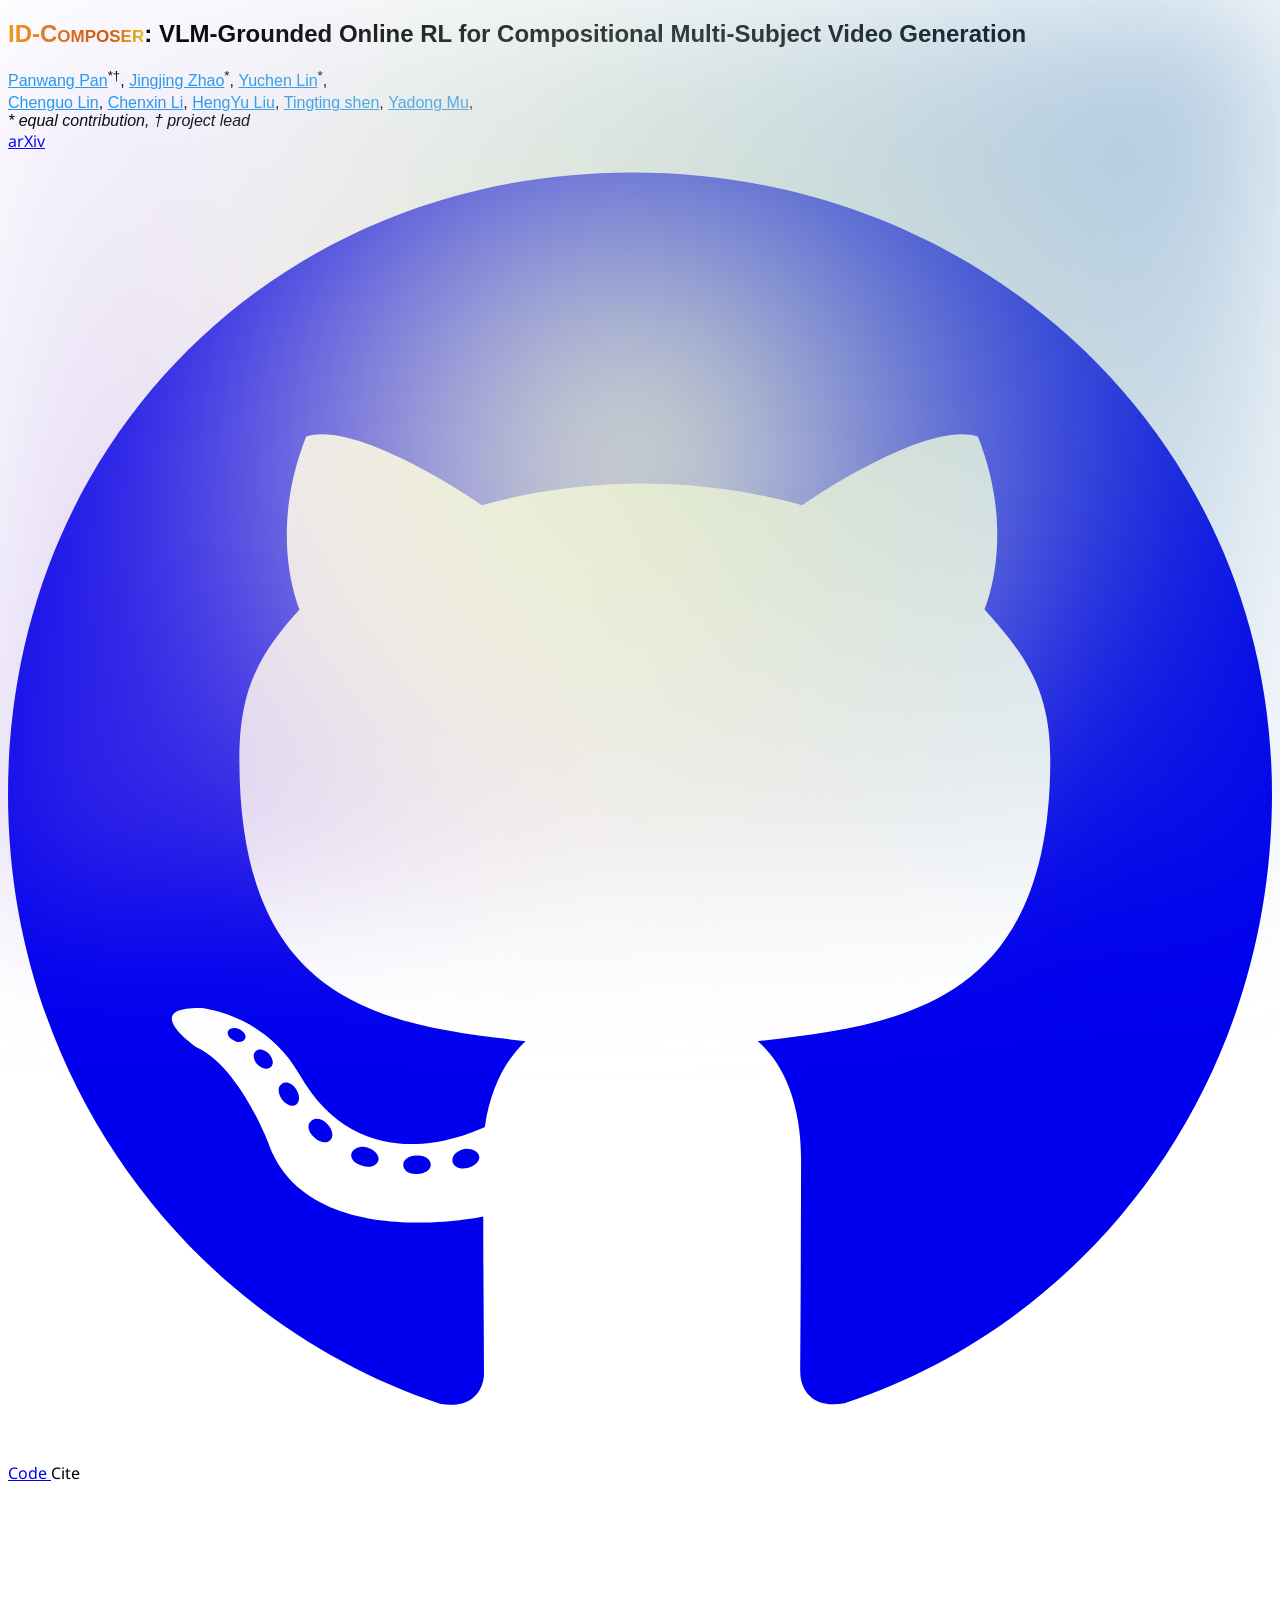
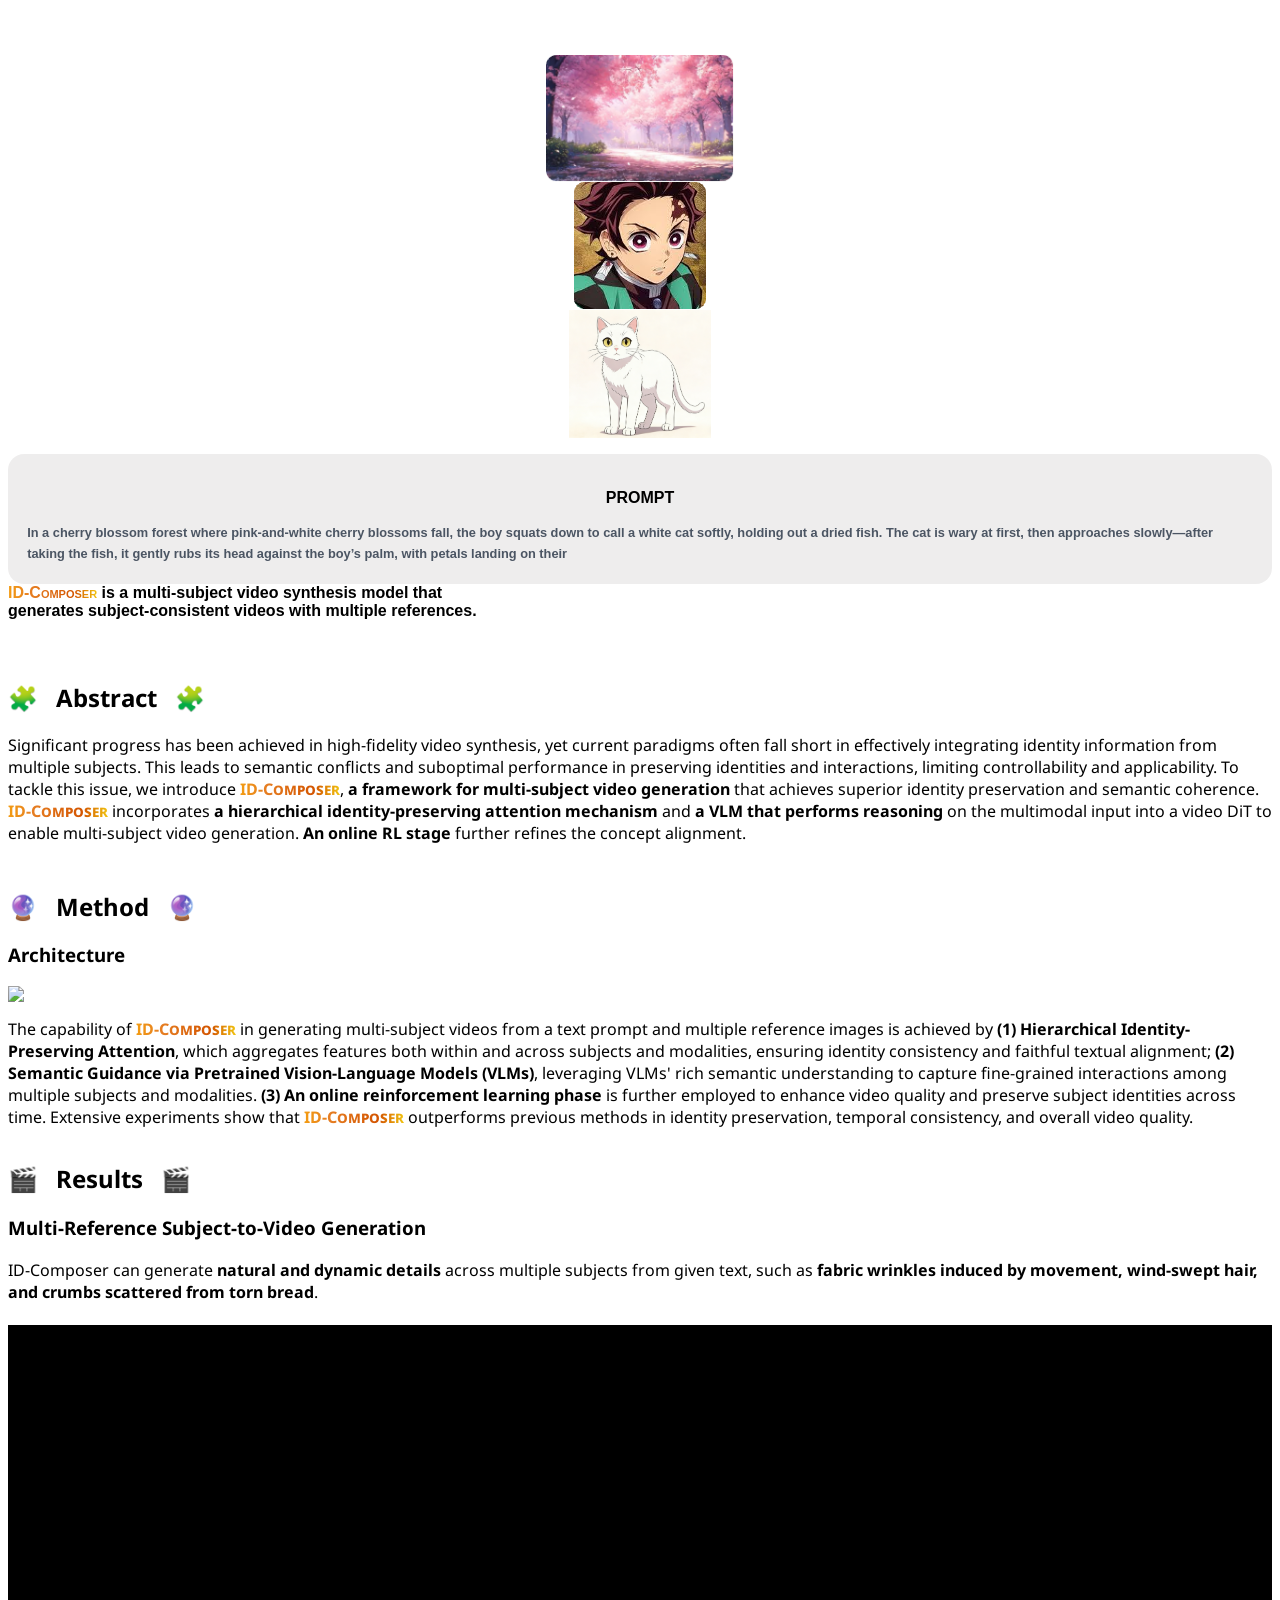
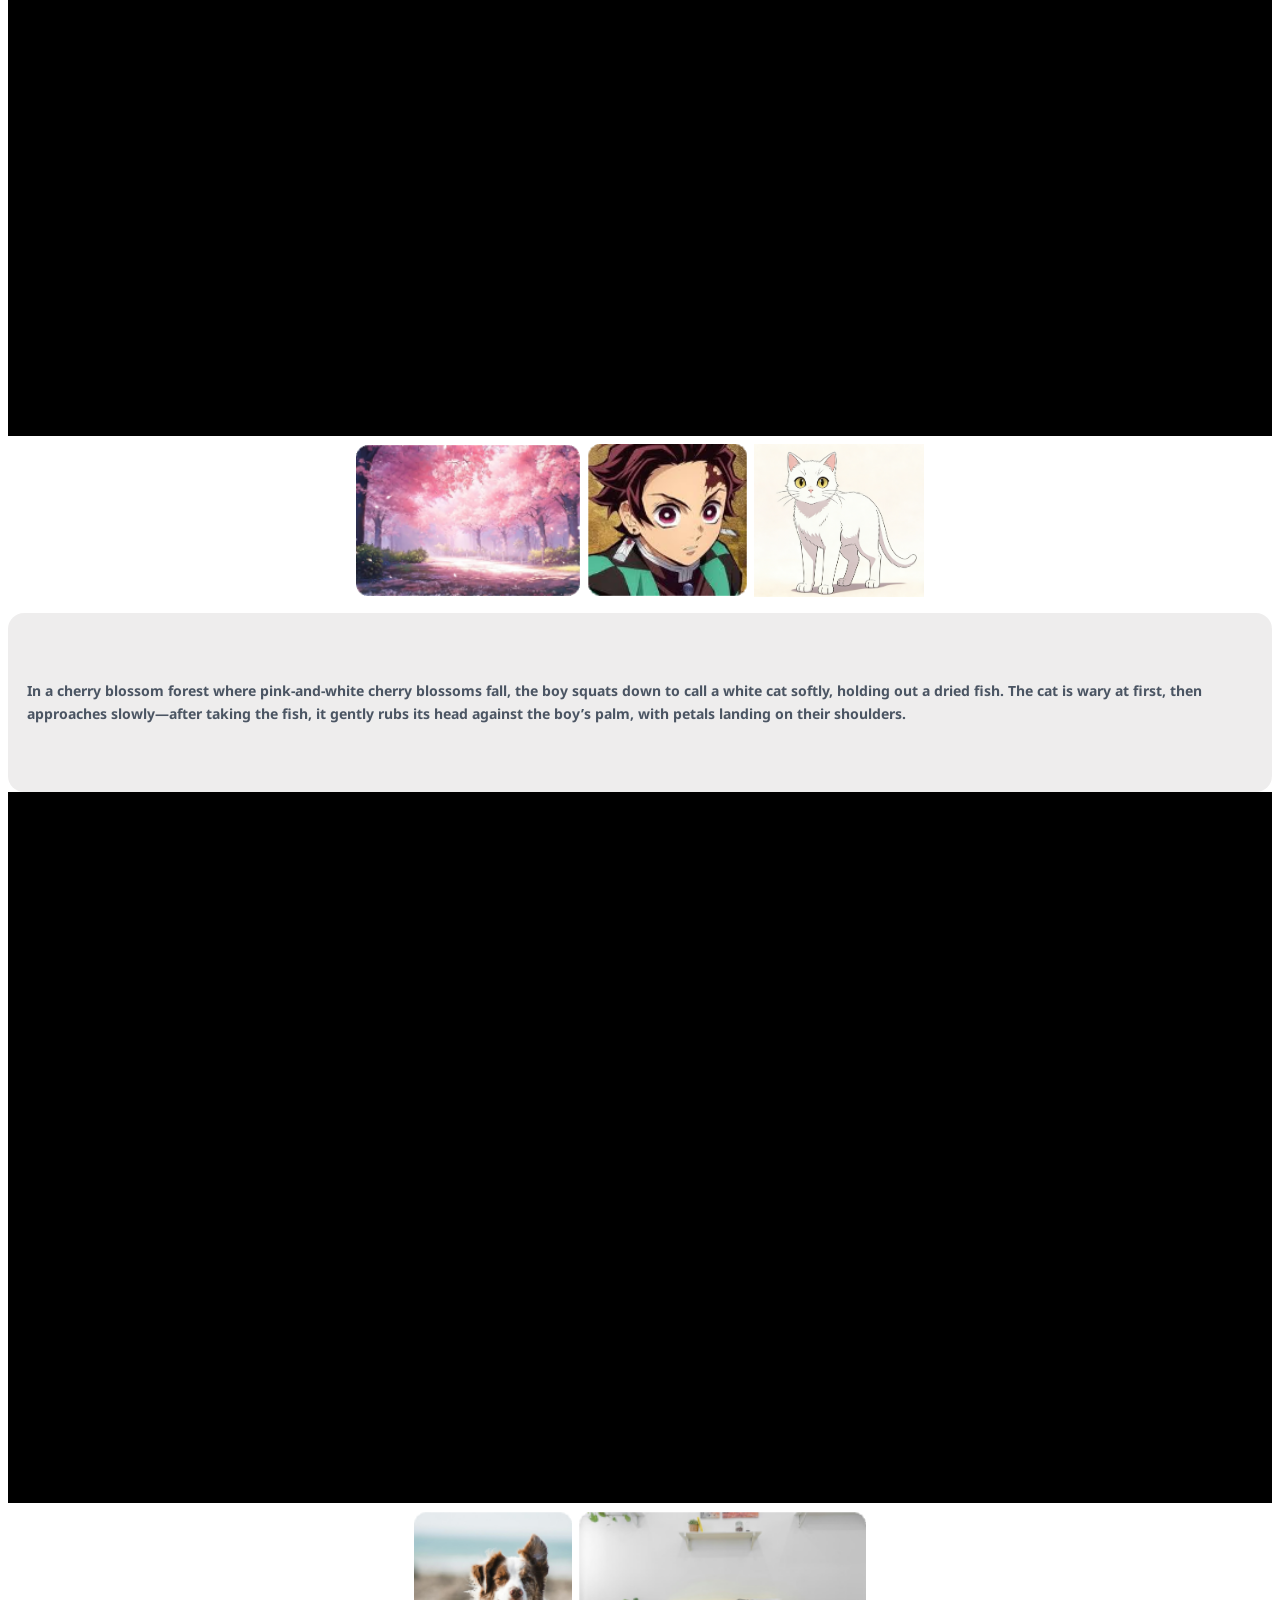
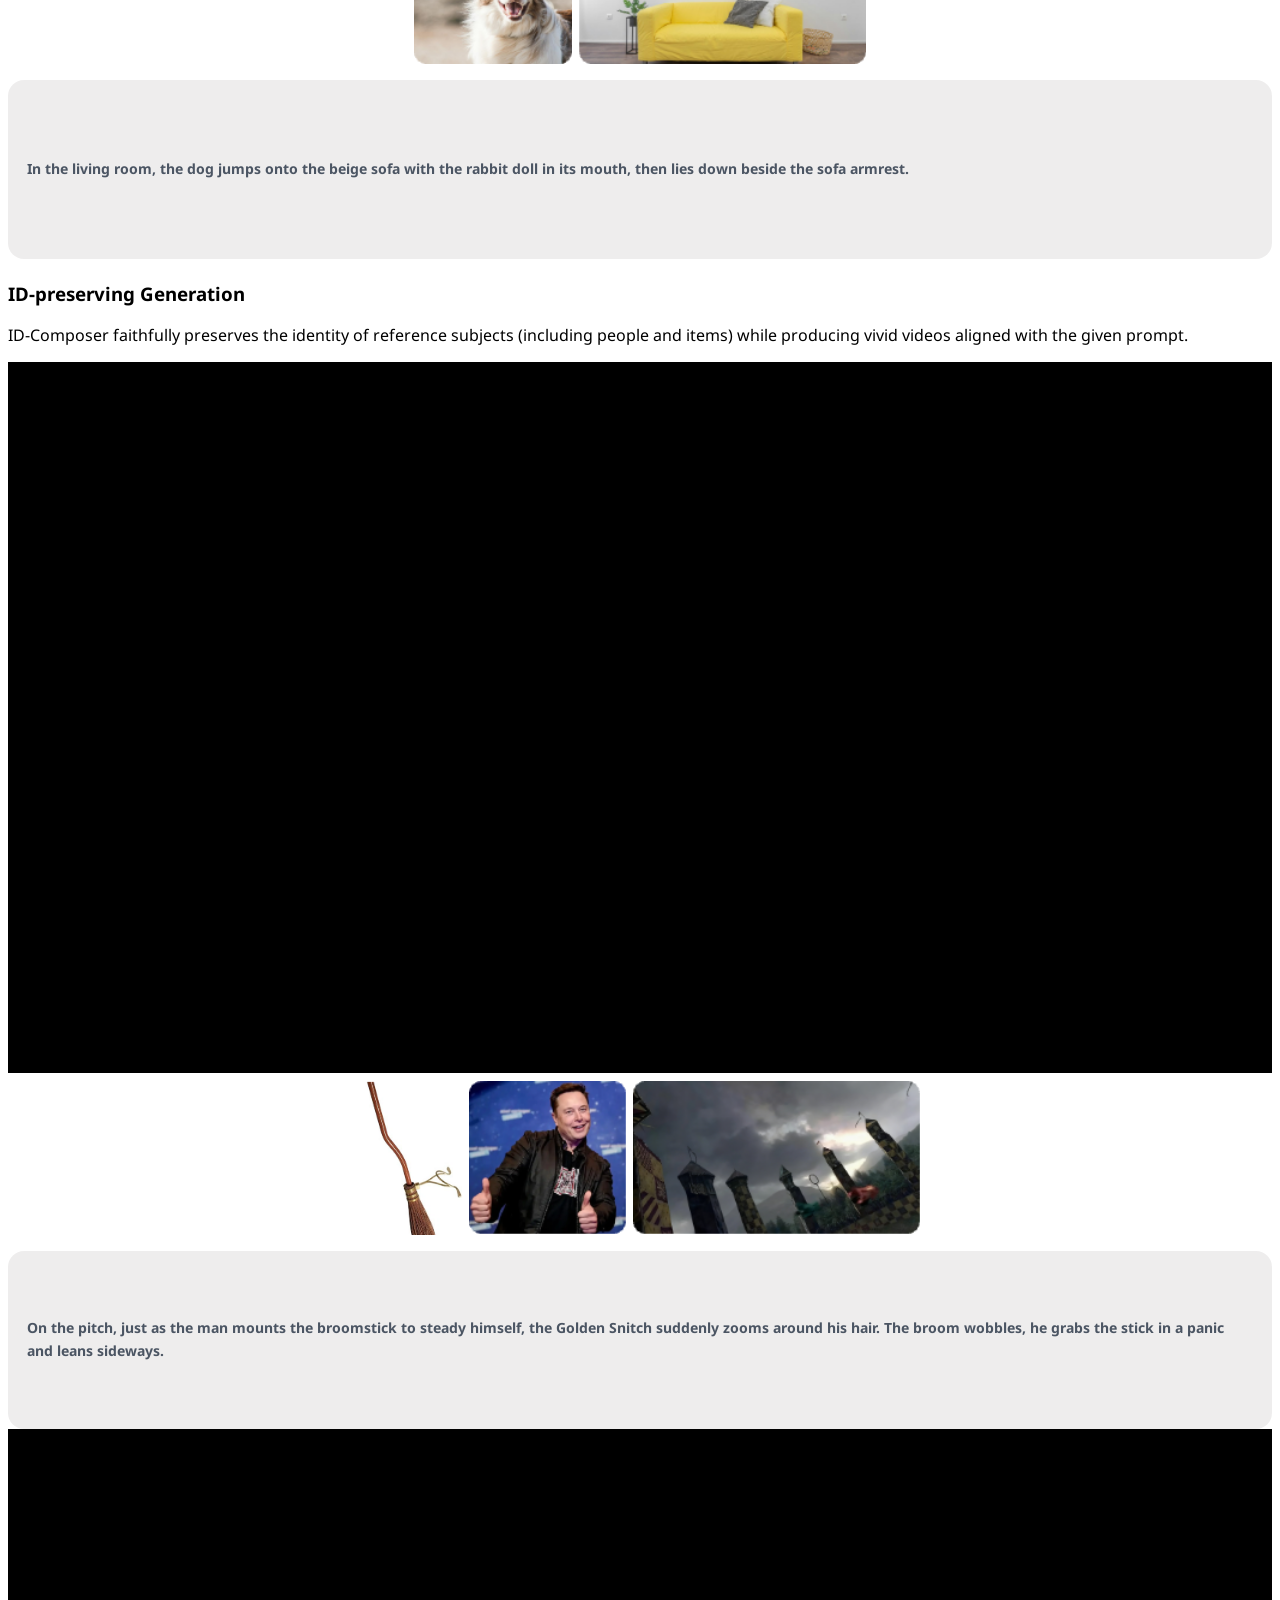
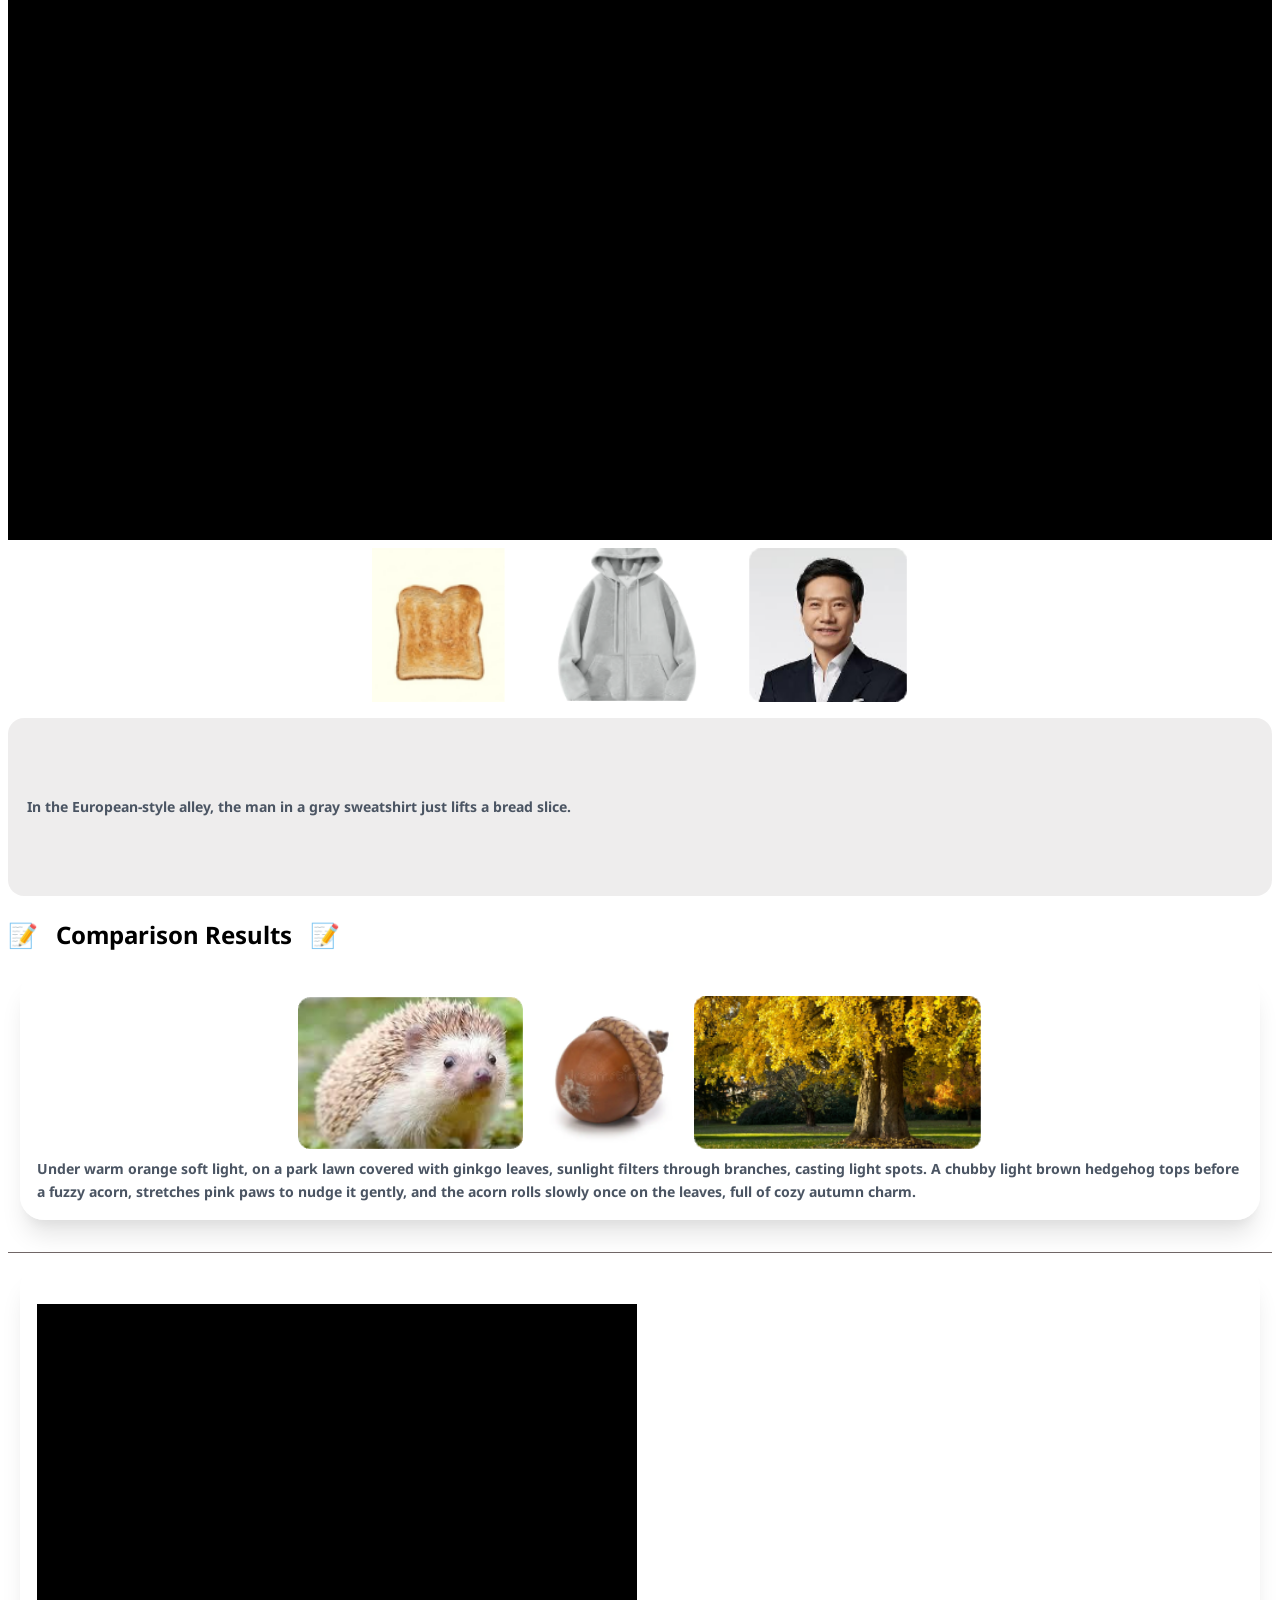
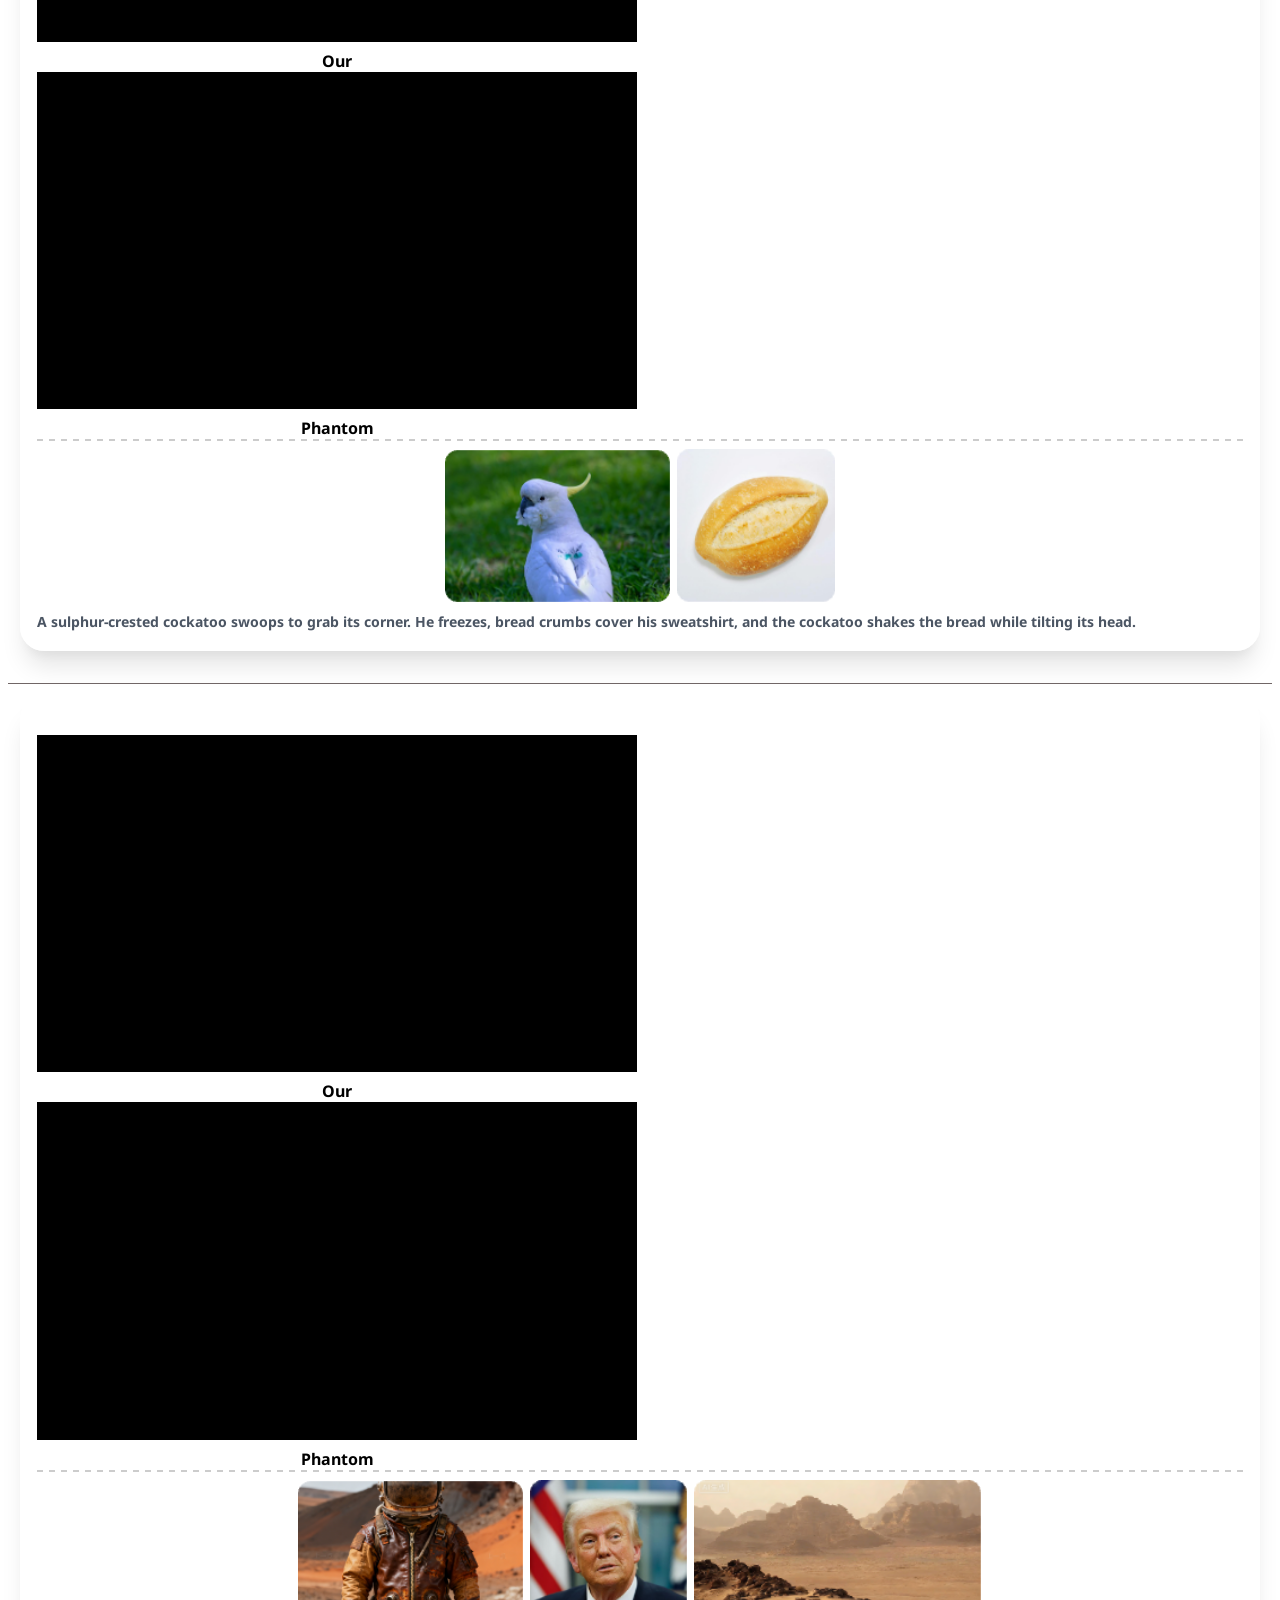
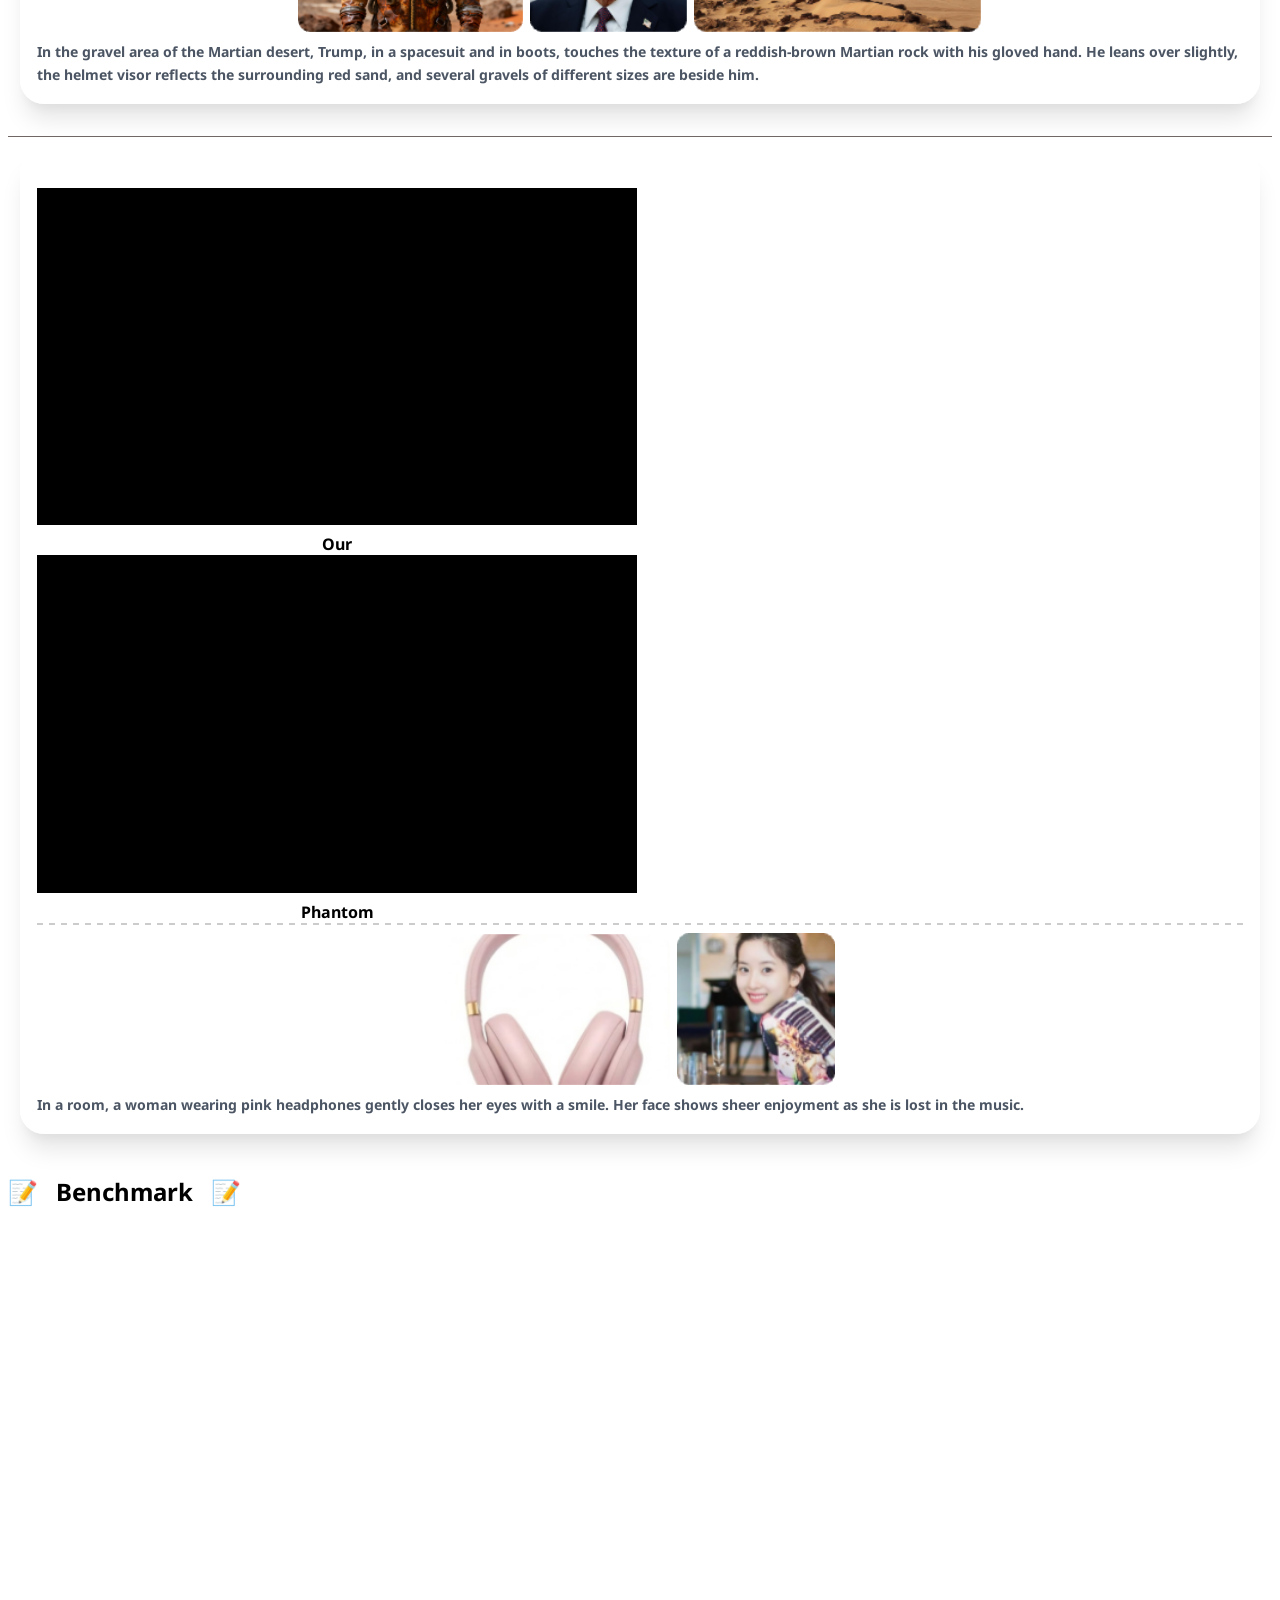
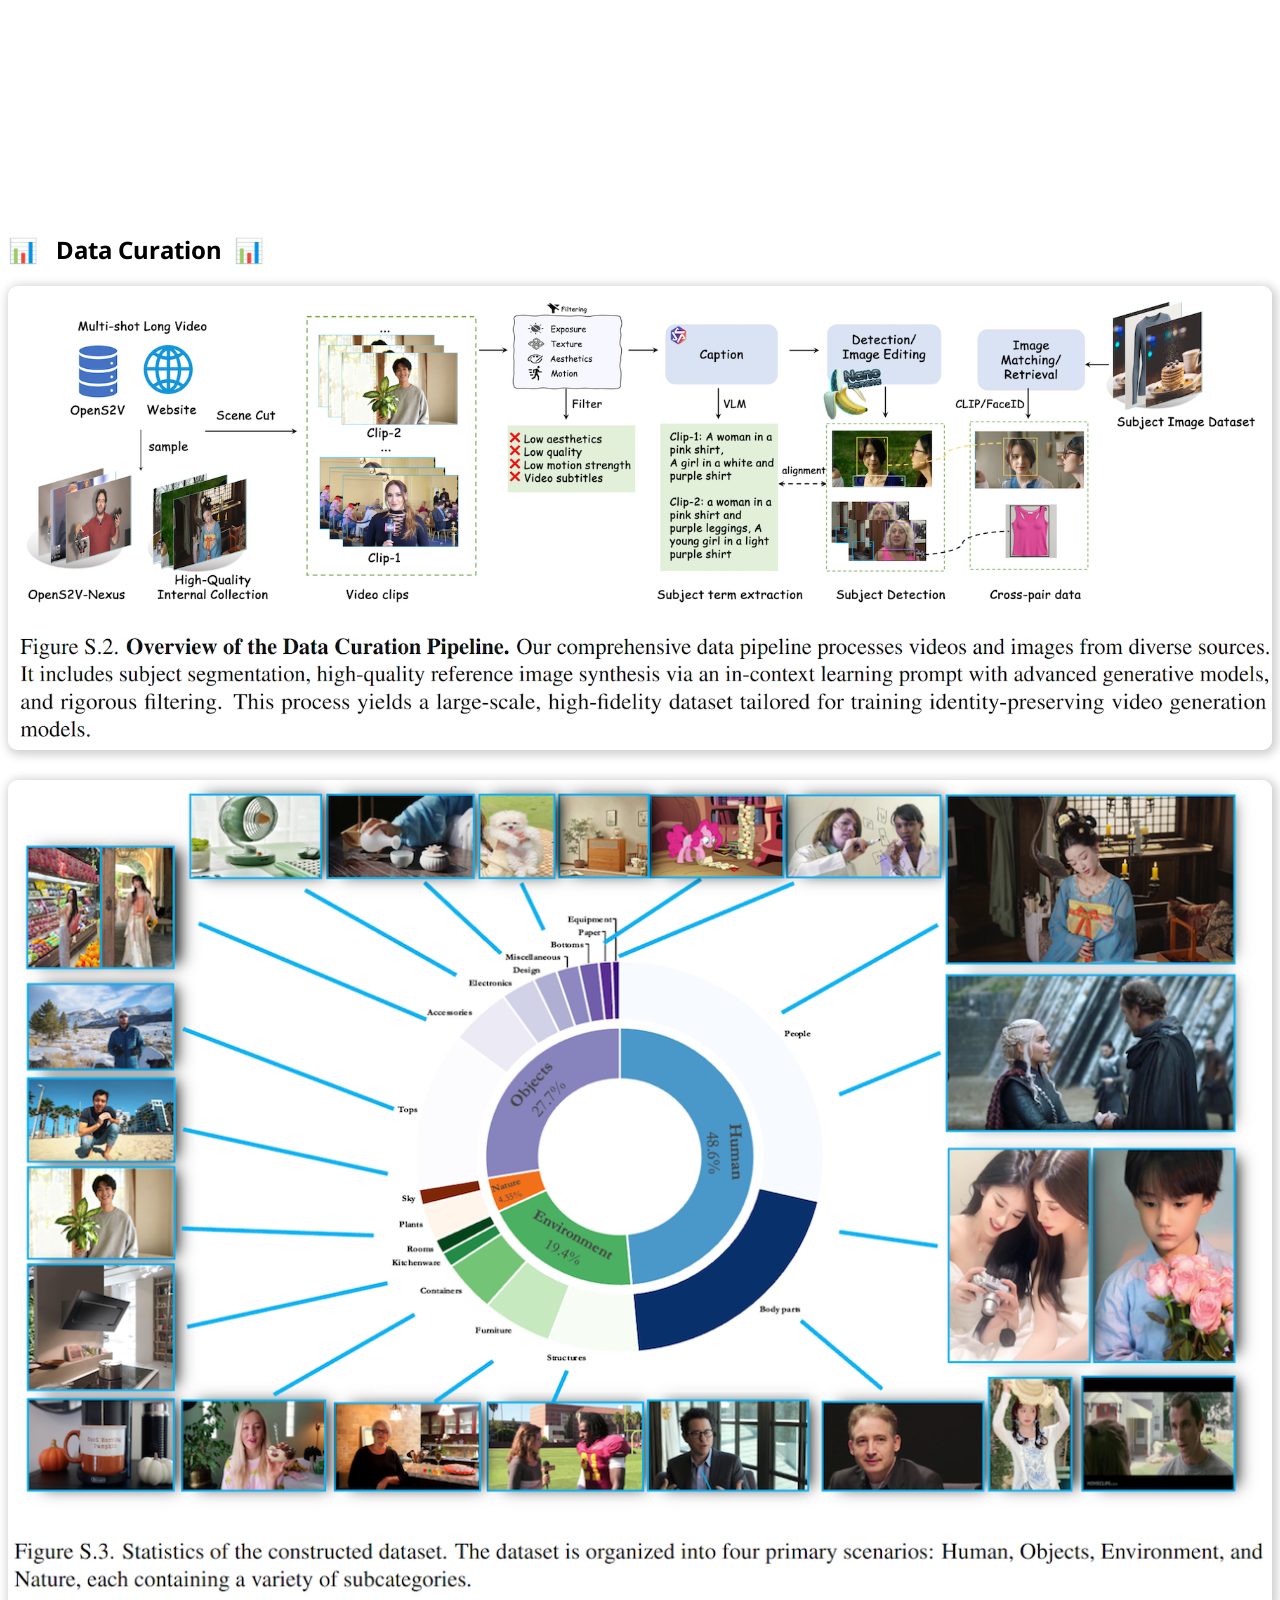
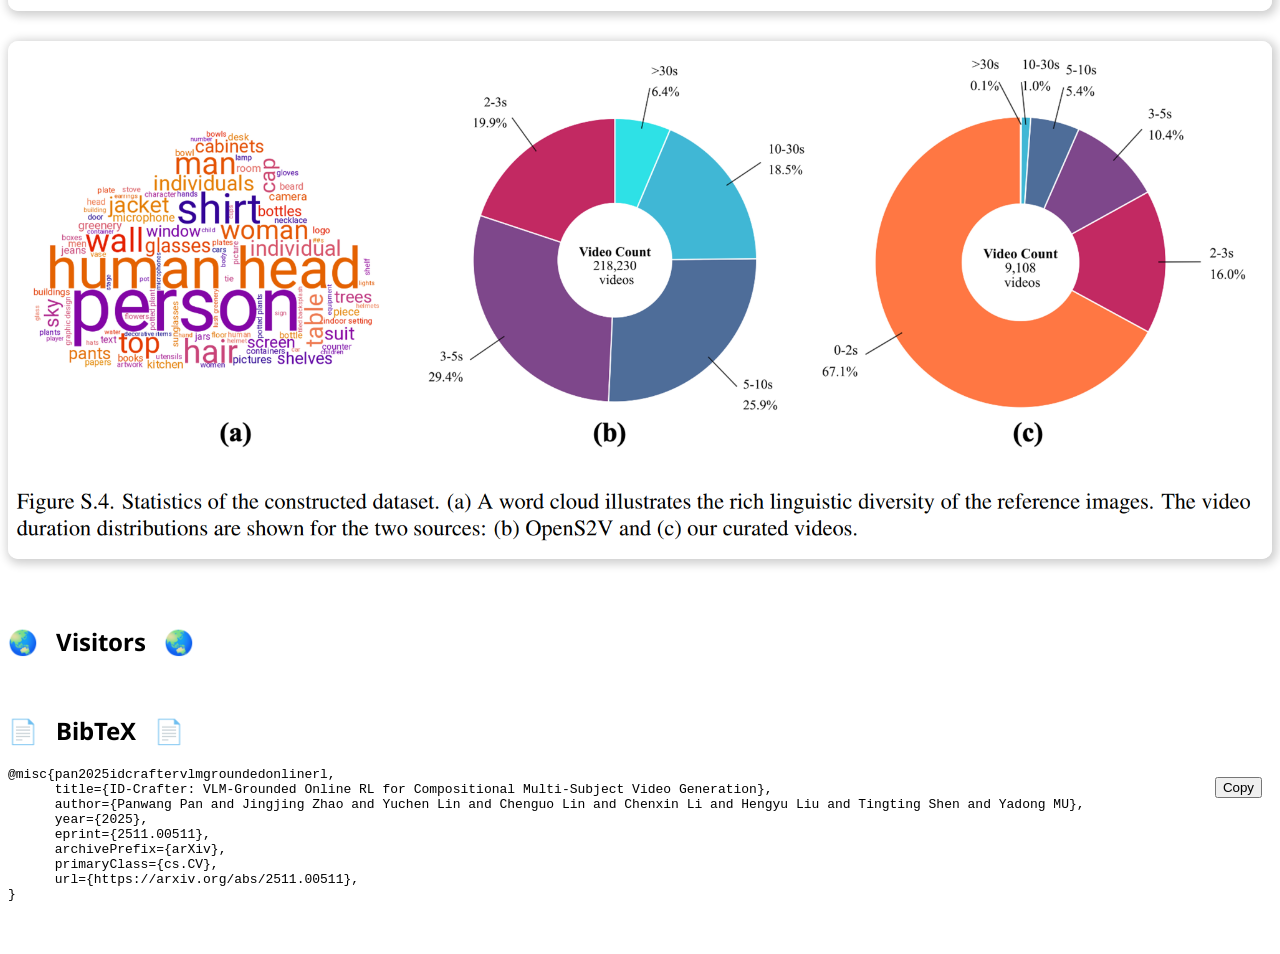
==== commit 432128e2: "add bibtex copy button" ====
--- a/index.html
+++ b/index.html
@@ -762,7 +762,14 @@
         <div class="columns is-centered">
           <div class="column is-full-width">
             <h2 class="title is-3 has-text-centered">📄&nbsp;&nbsp; BibTeX &nbsp;&nbsp;📄</h2>
-            <pre class="bibtex-code">@misc{pan2025idcraftervlmgroundedonlinerl,
+            <div style="position: relative;">
+              <button id="copy-bibtex-btn" class="button is-small is-dark is-outlined is-rounded" style="position: absolute; top: 10px; right: 10px; z-index: 10;">
+                <span class="icon">
+                  <i class="fas fa-copy"></i>
+                </span>
+                <span>Copy</span>
+              </button>
+              <pre class="bibtex-code" id="bibtex-content">@misc{pan2025idcraftervlmgroundedonlinerl,
       title={ID-Crafter: VLM-Grounded Online RL for Compositional Multi-Subject Video Generation}, 
       author={Panwang Pan and Jingjing Zhao and Yuchen Lin and Chenguo Lin and Chenxin Li and Hengyu Liu and Tingting Shen and Yadong MU},
       year={2025},
@@ -772,6 +779,7 @@
       url={https://arxiv.org/abs/2511.00511}, 
 }
           </pre>
+            </div>
           </div>
         </div>
     </section>
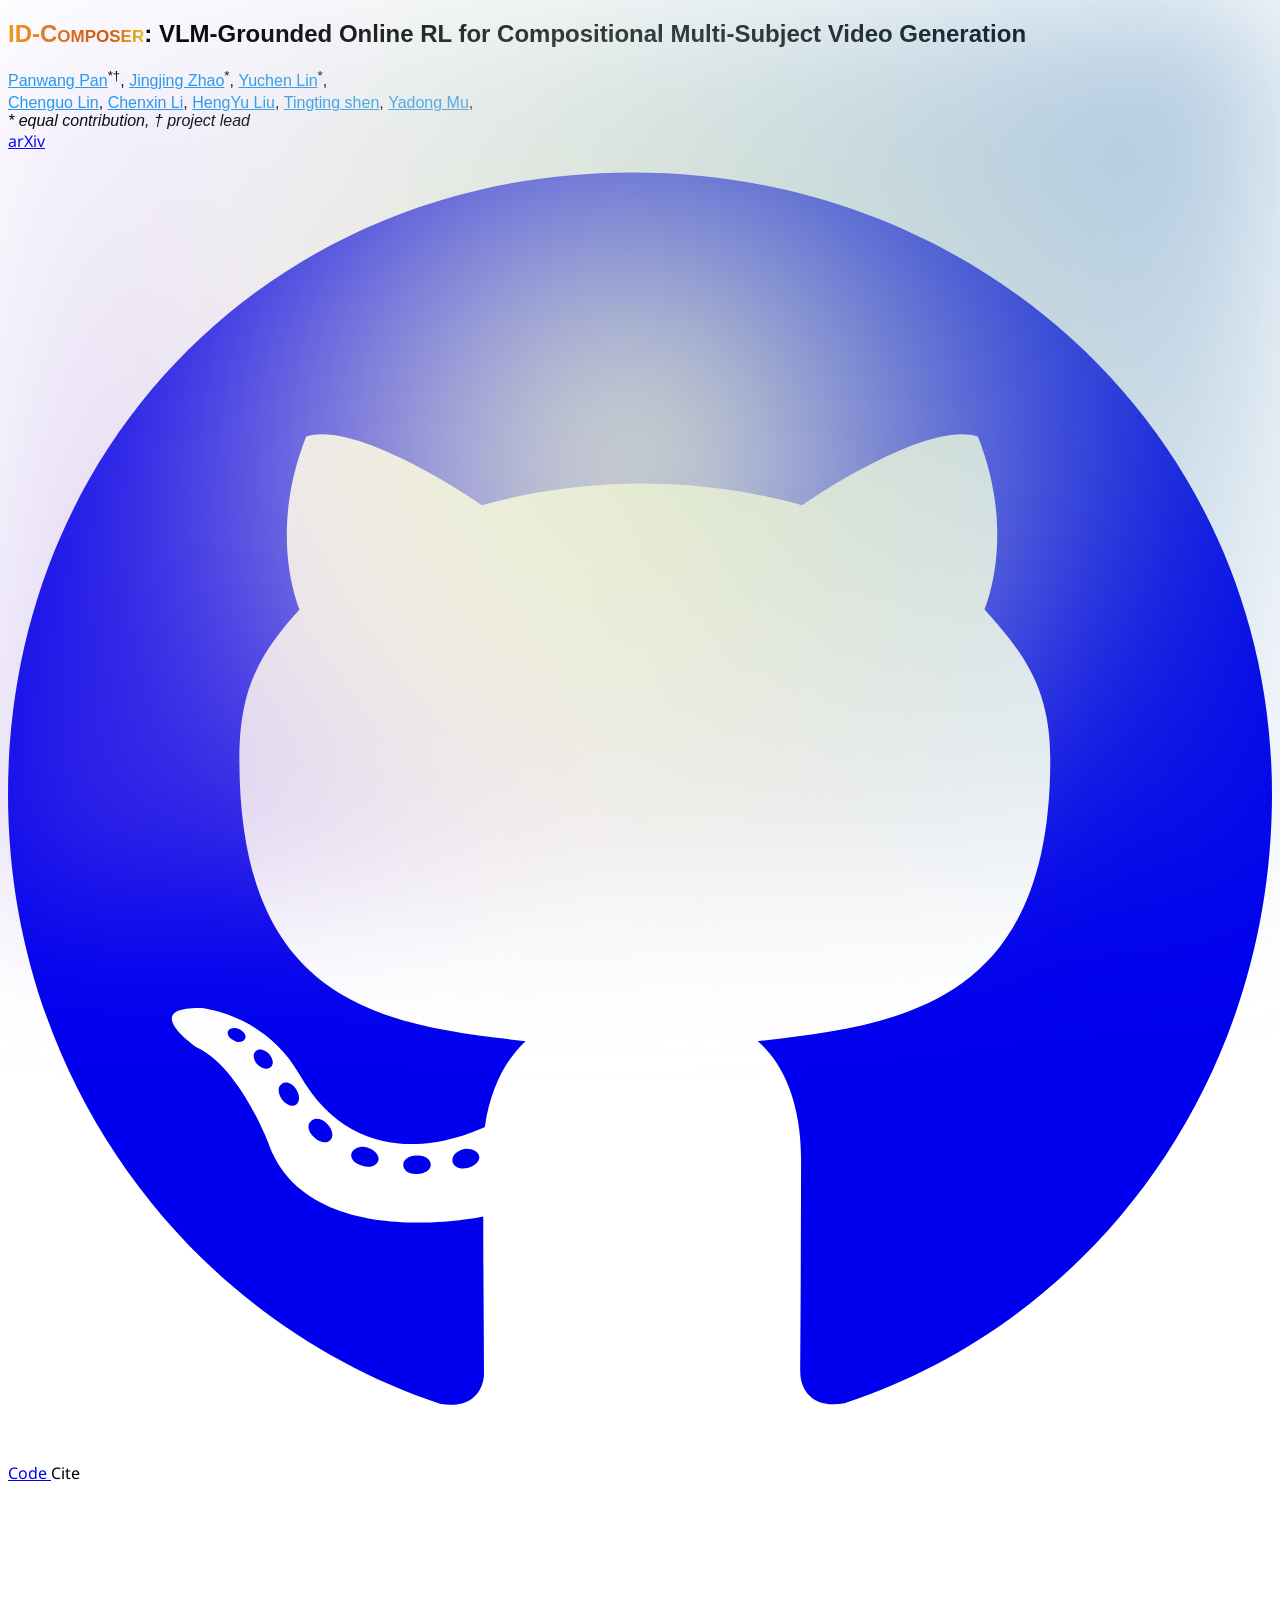
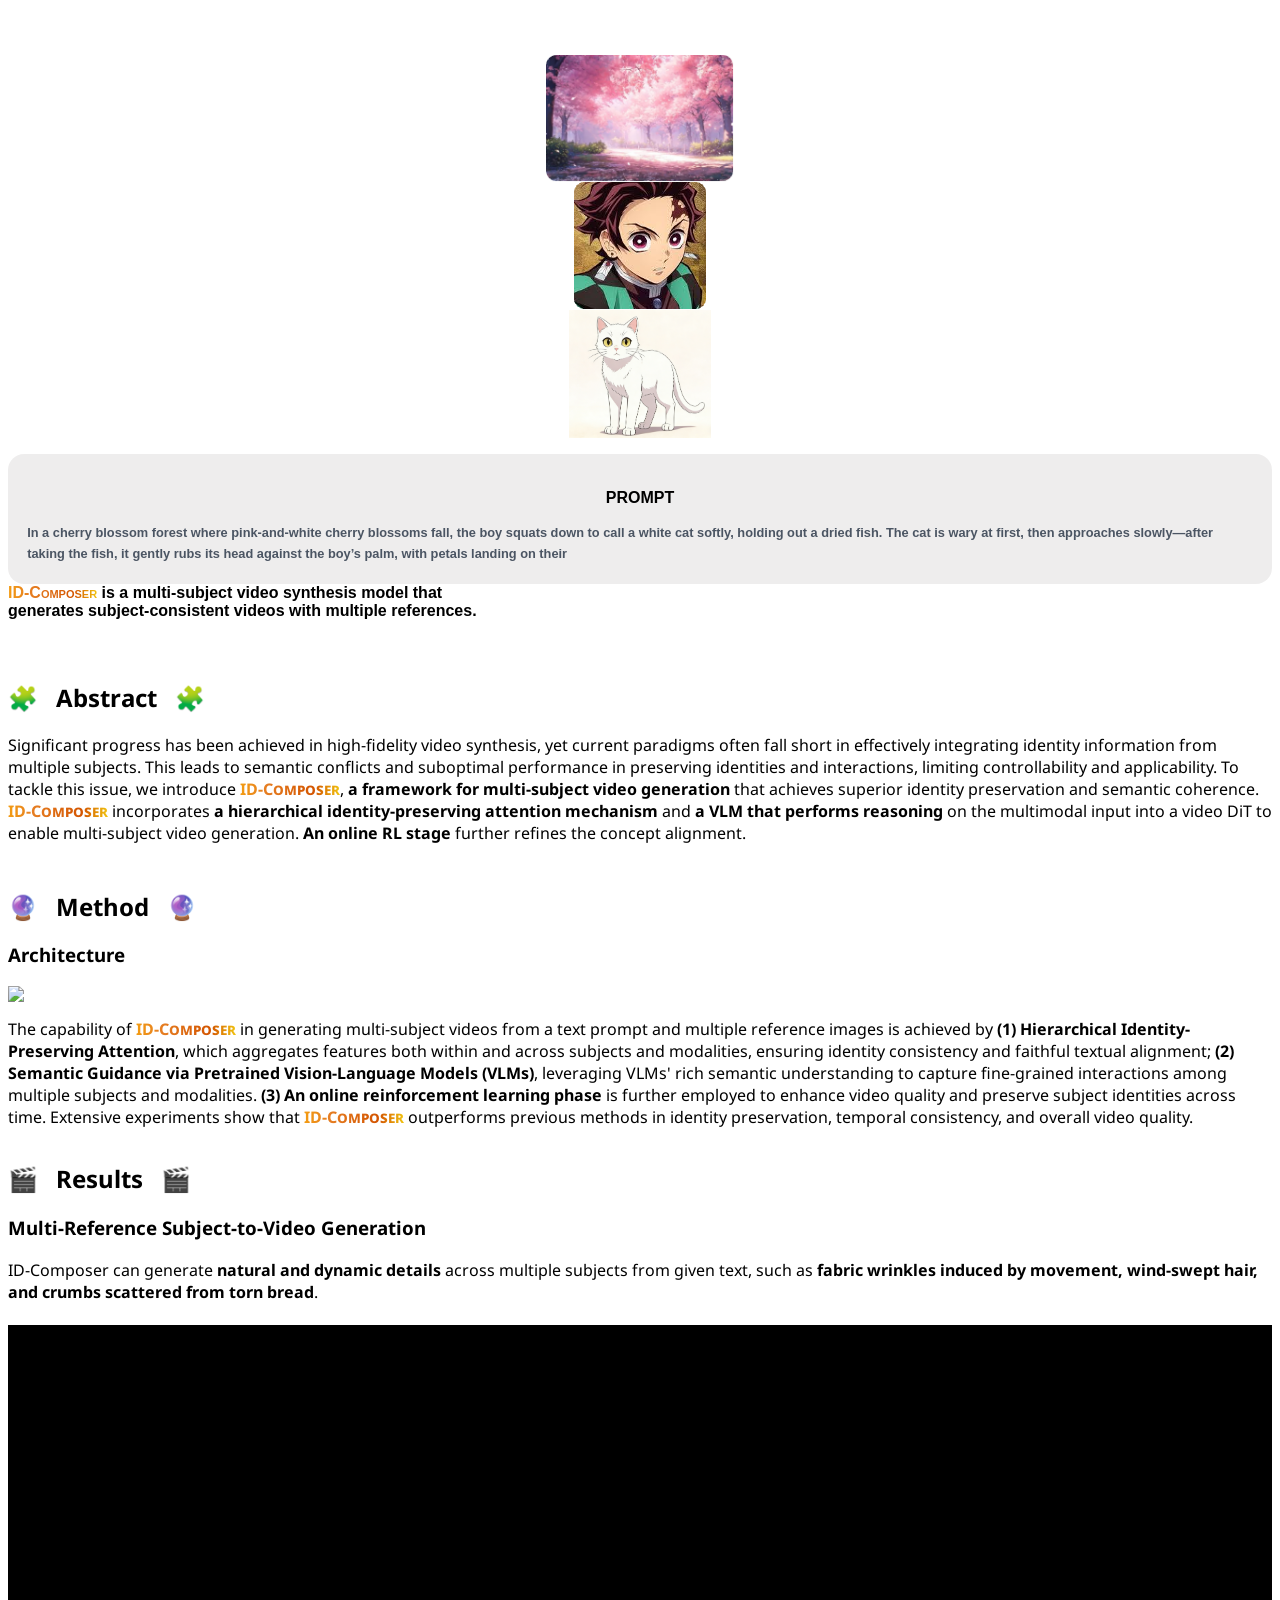
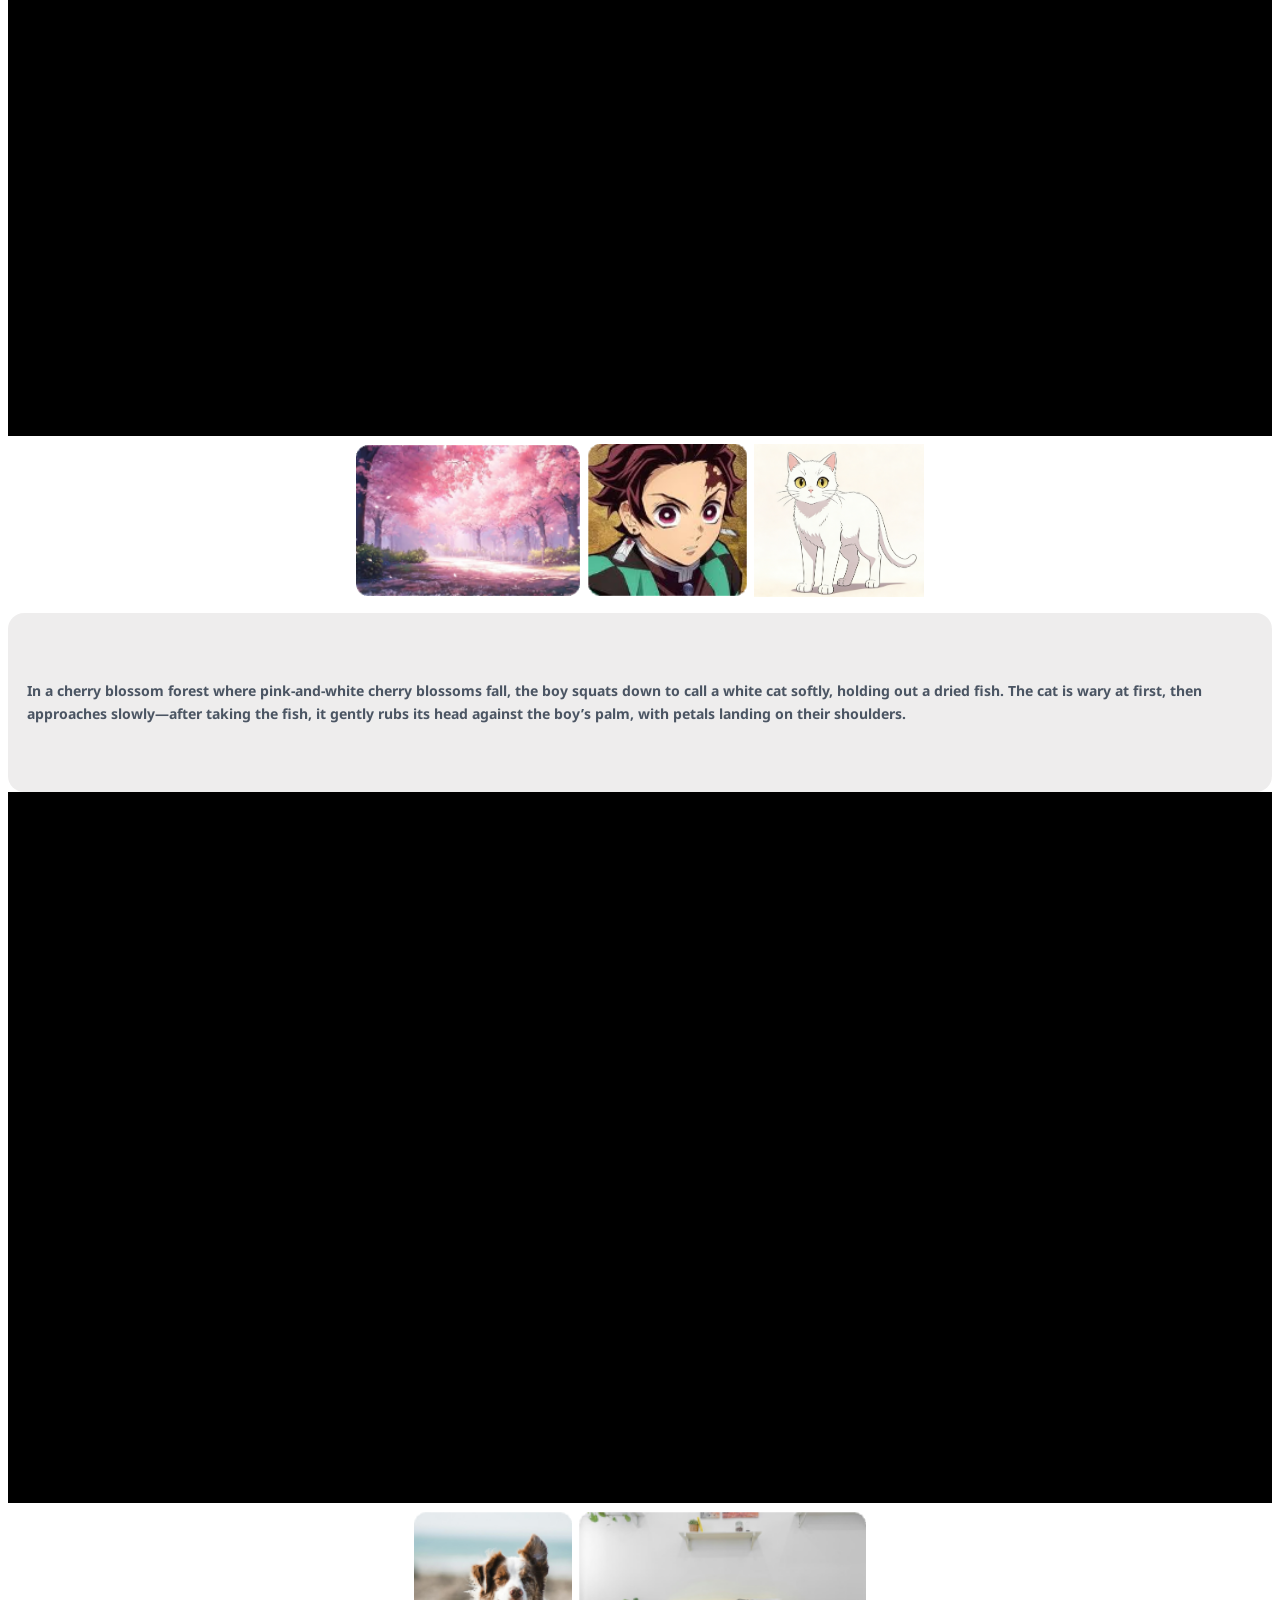
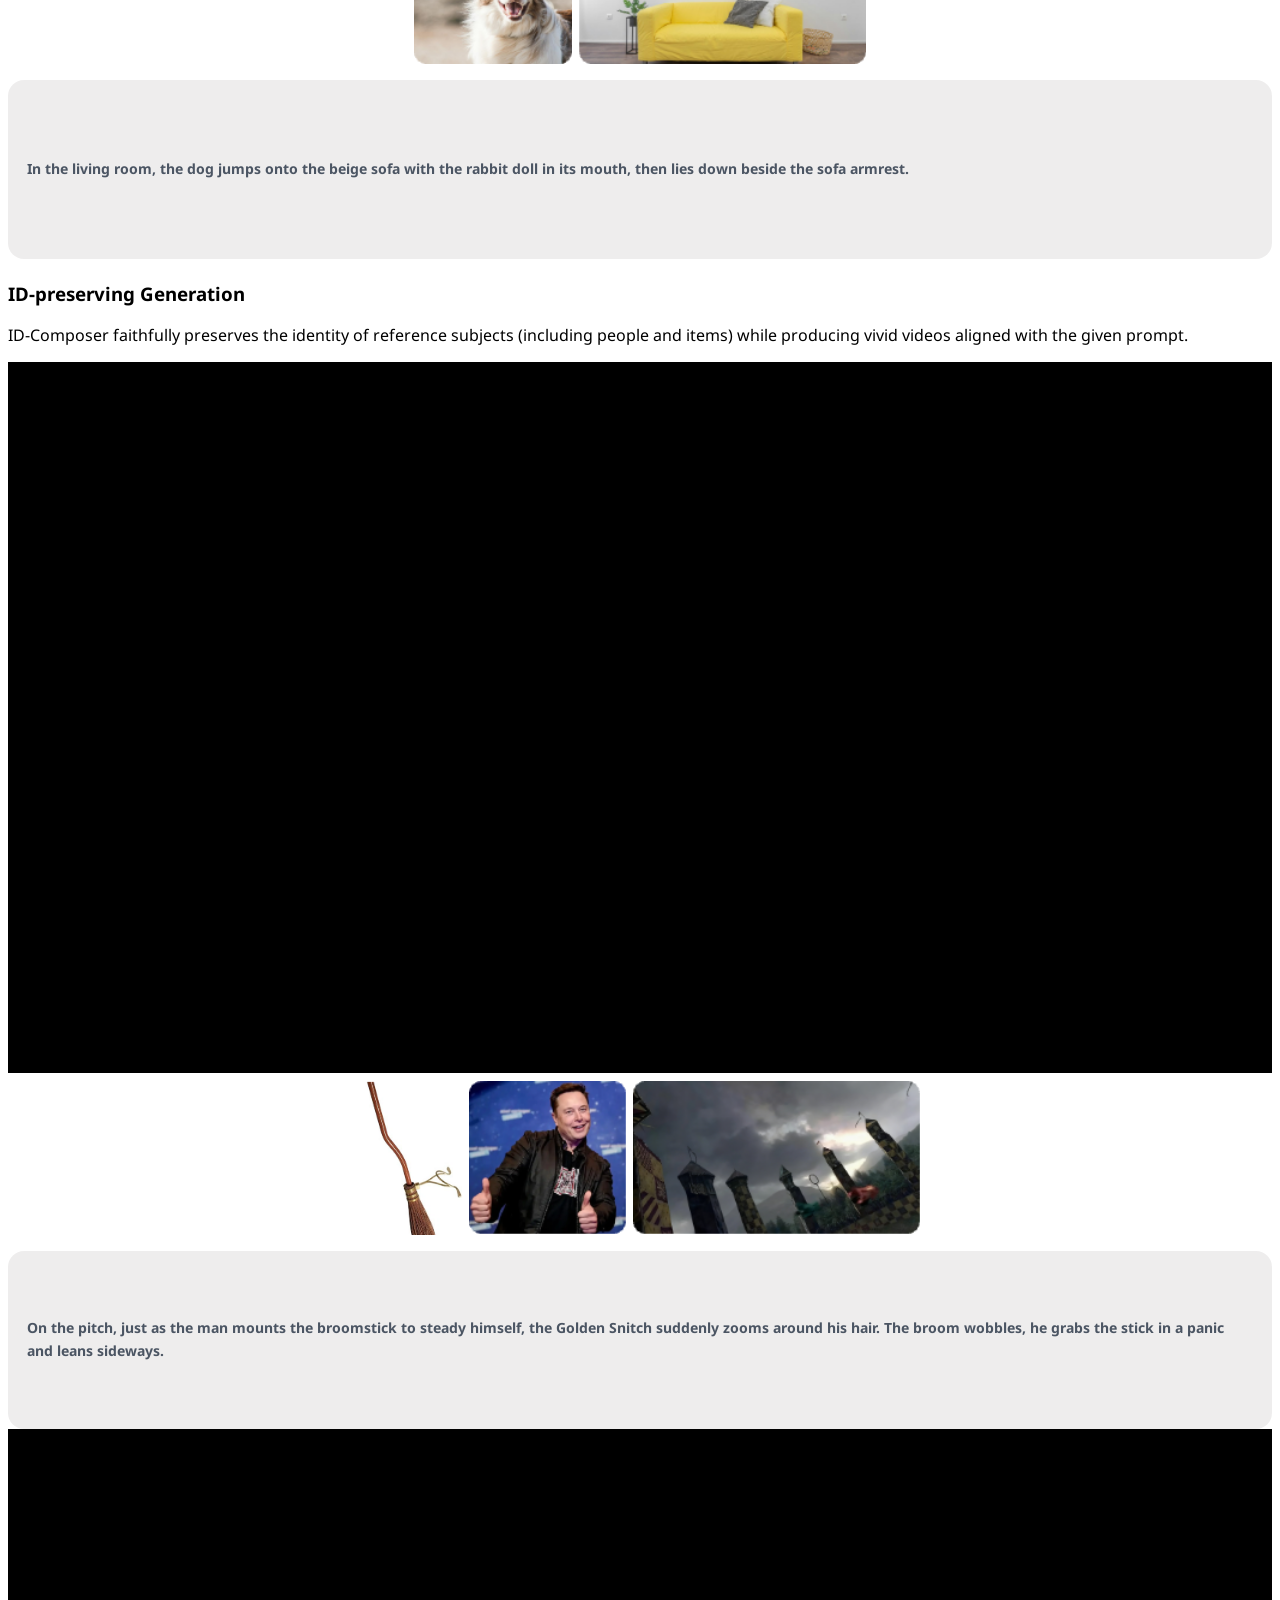
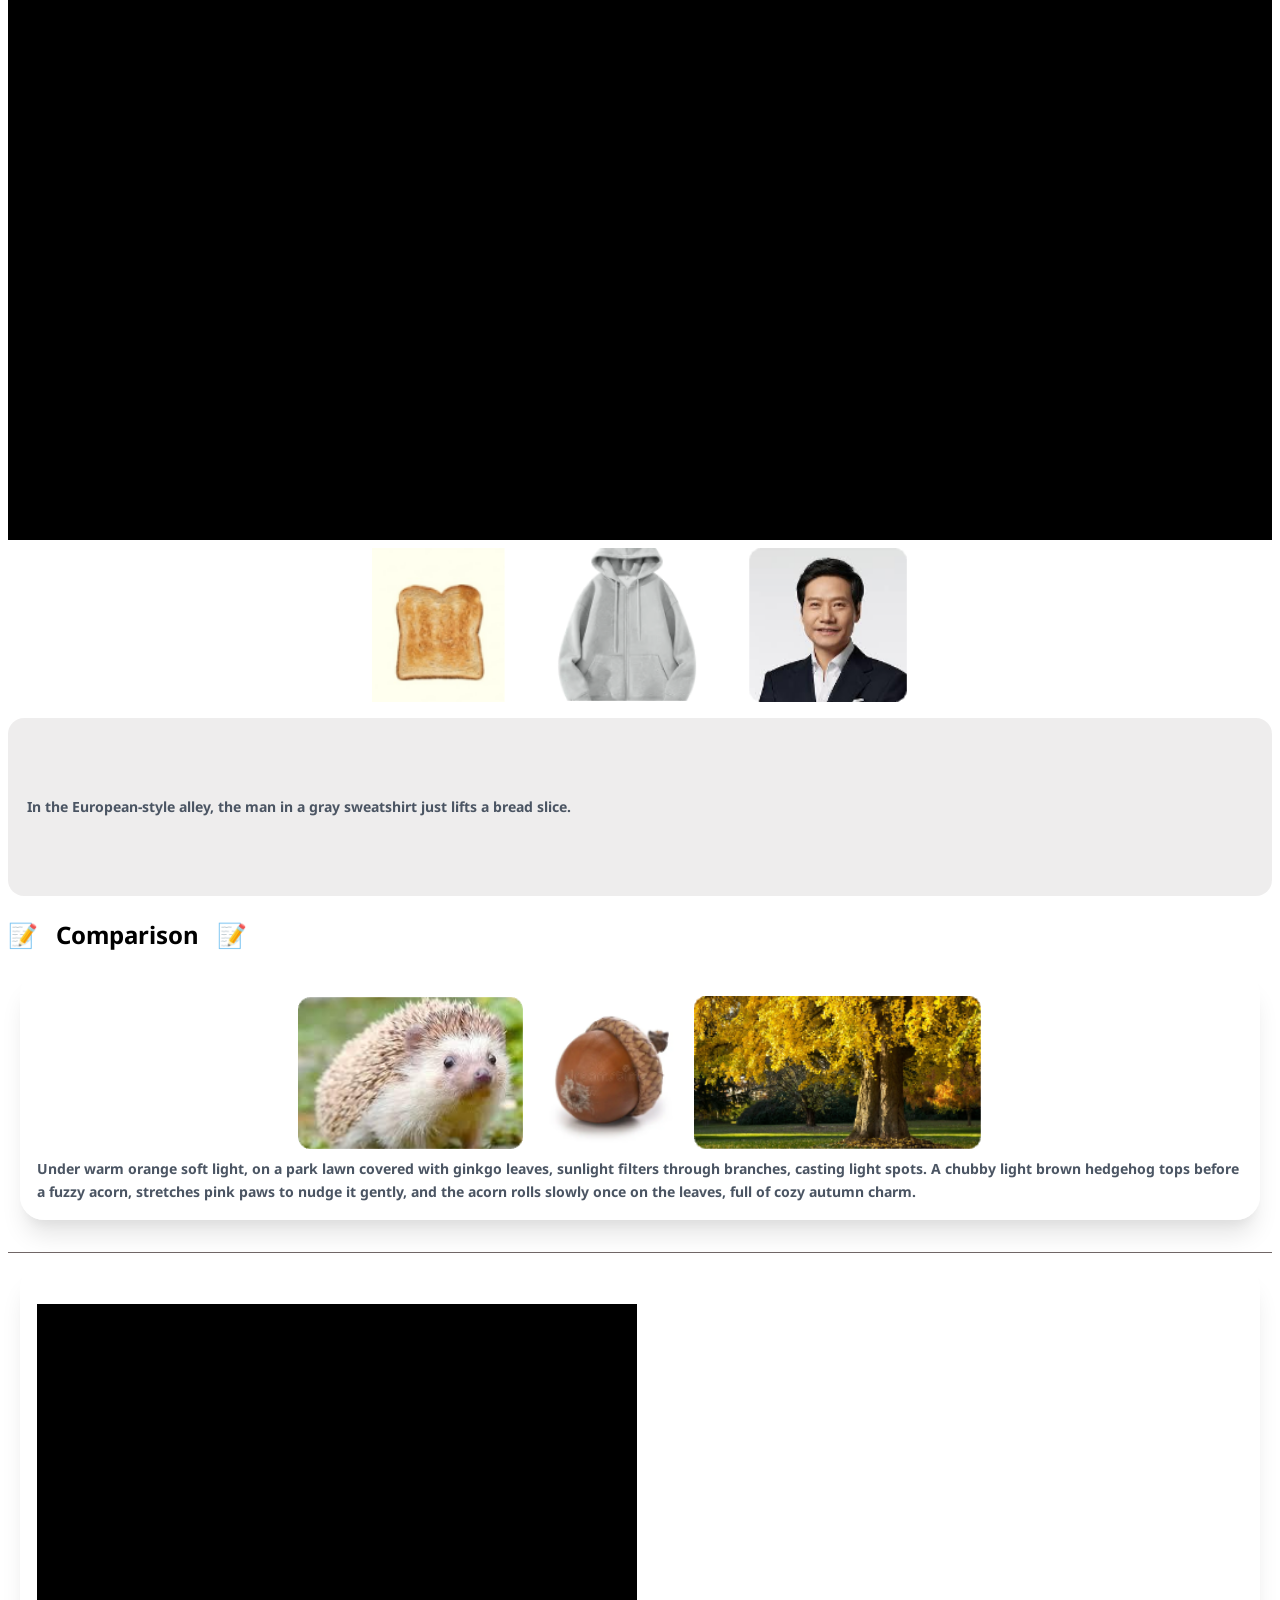
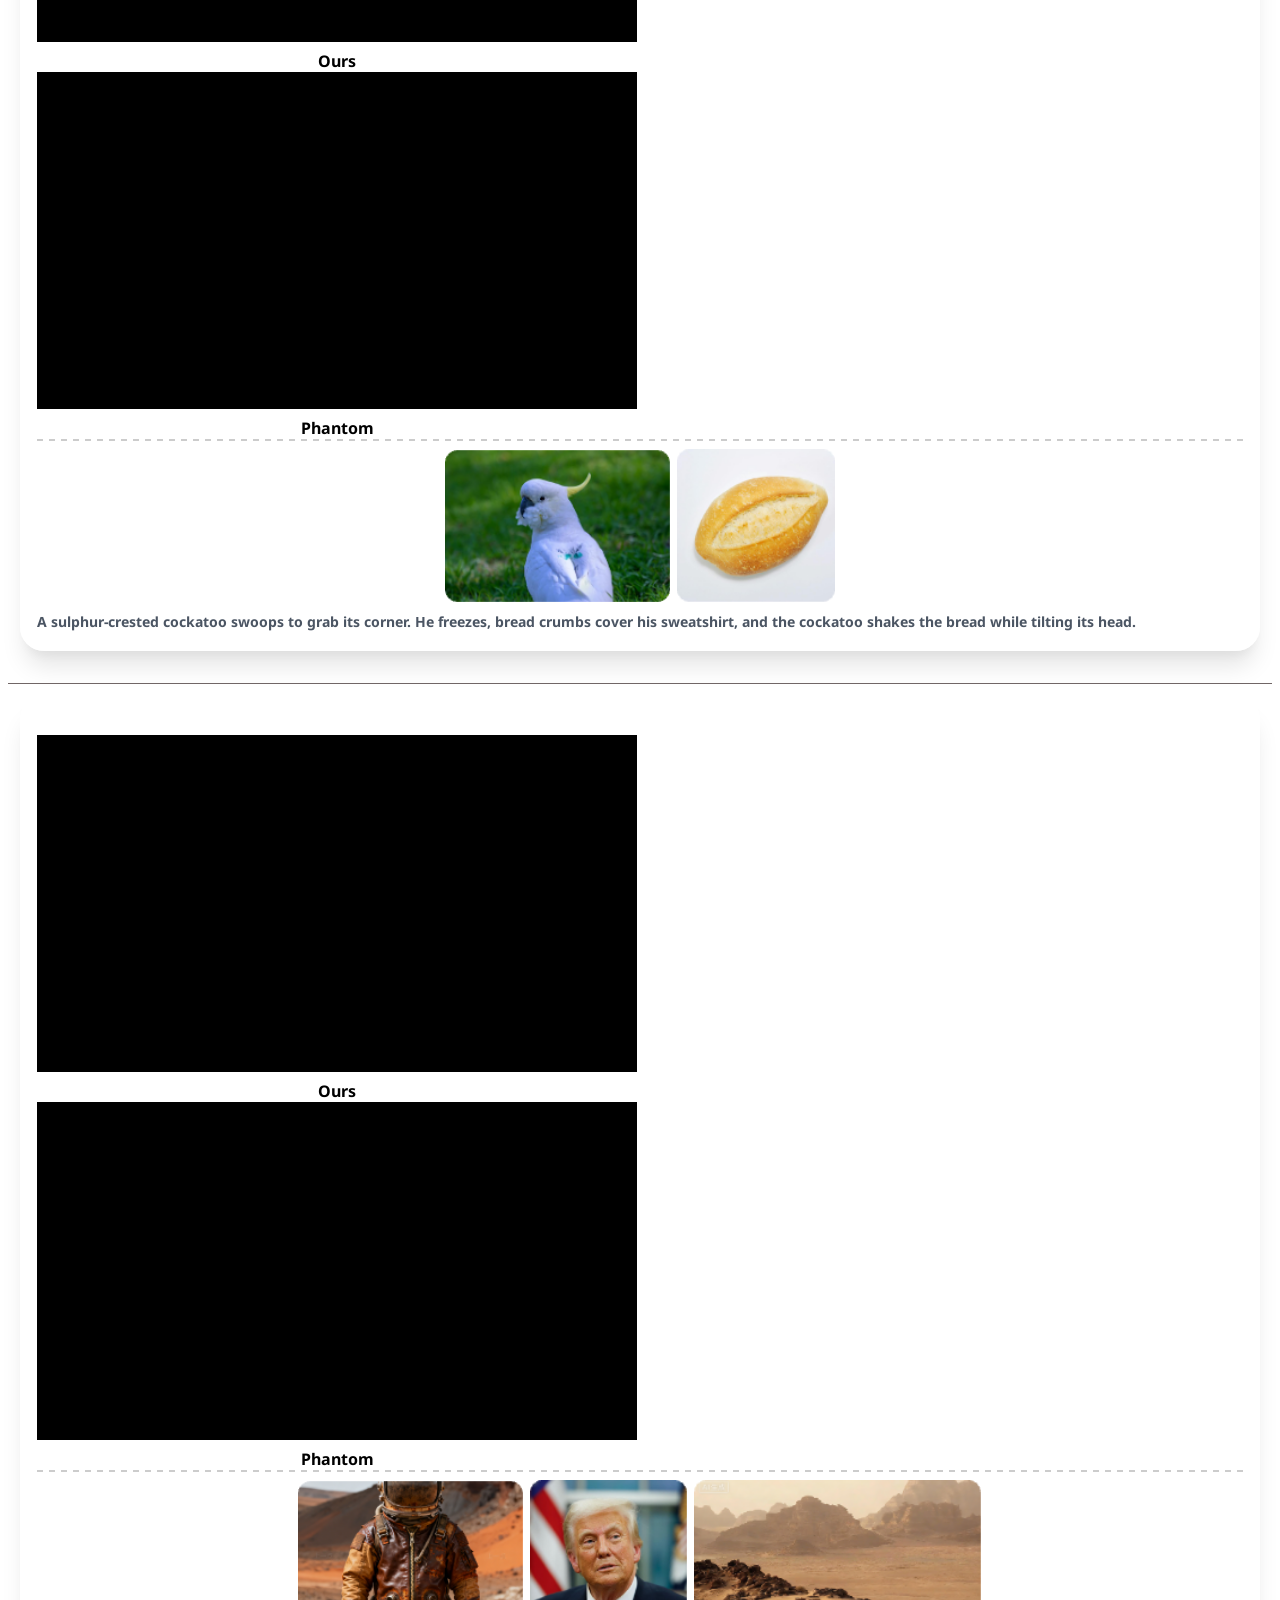
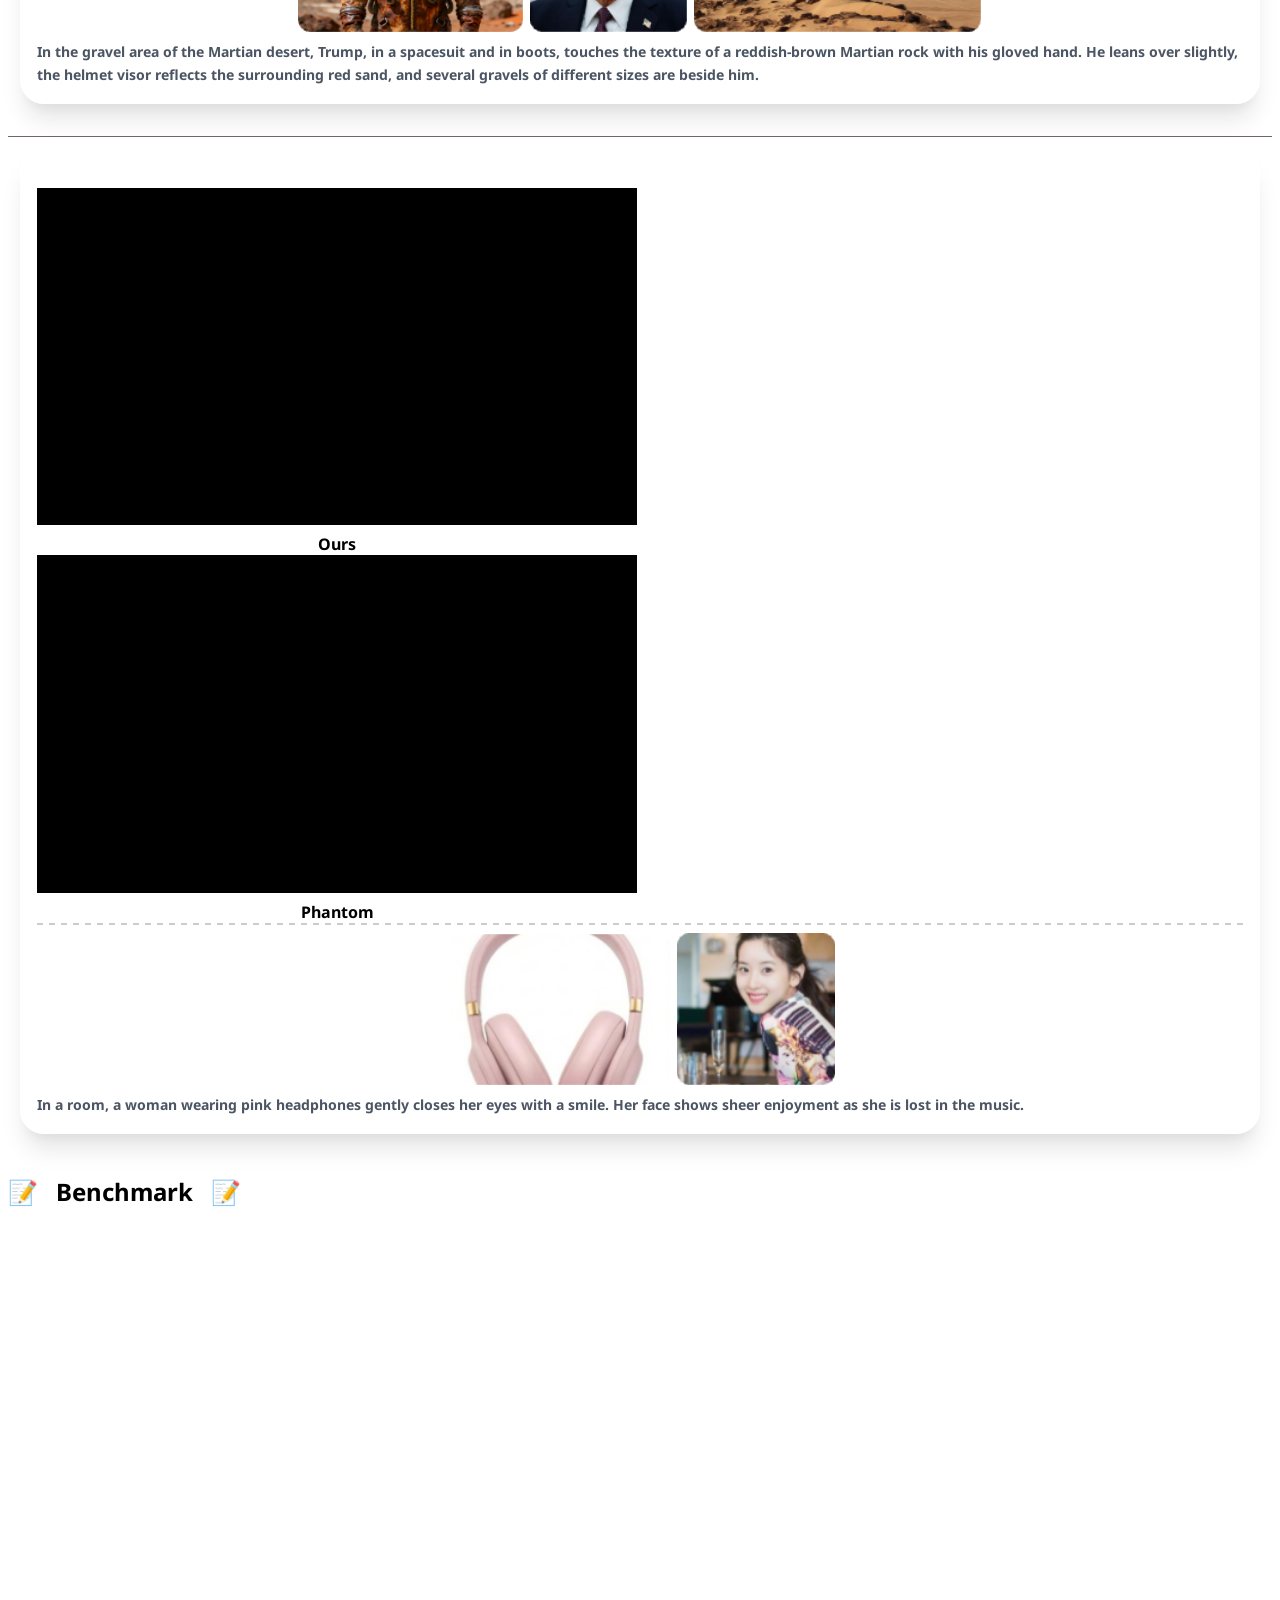
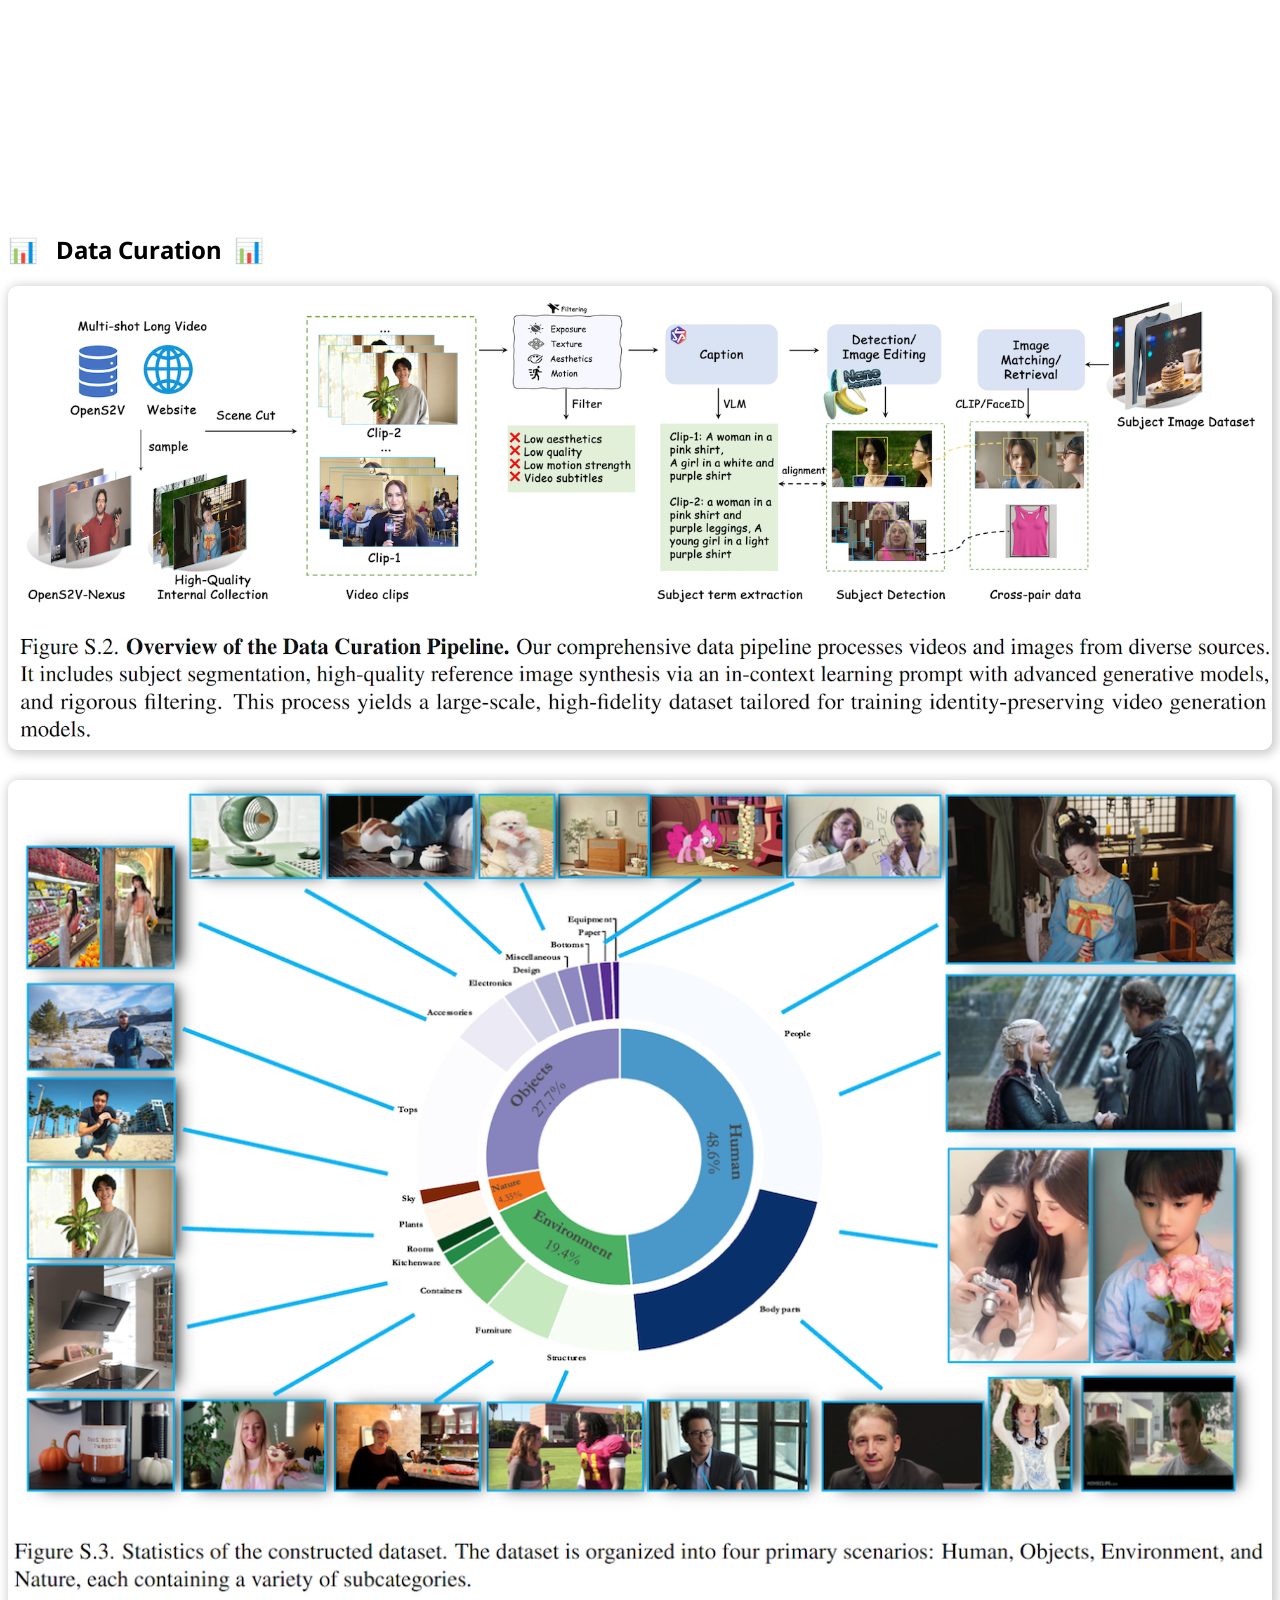
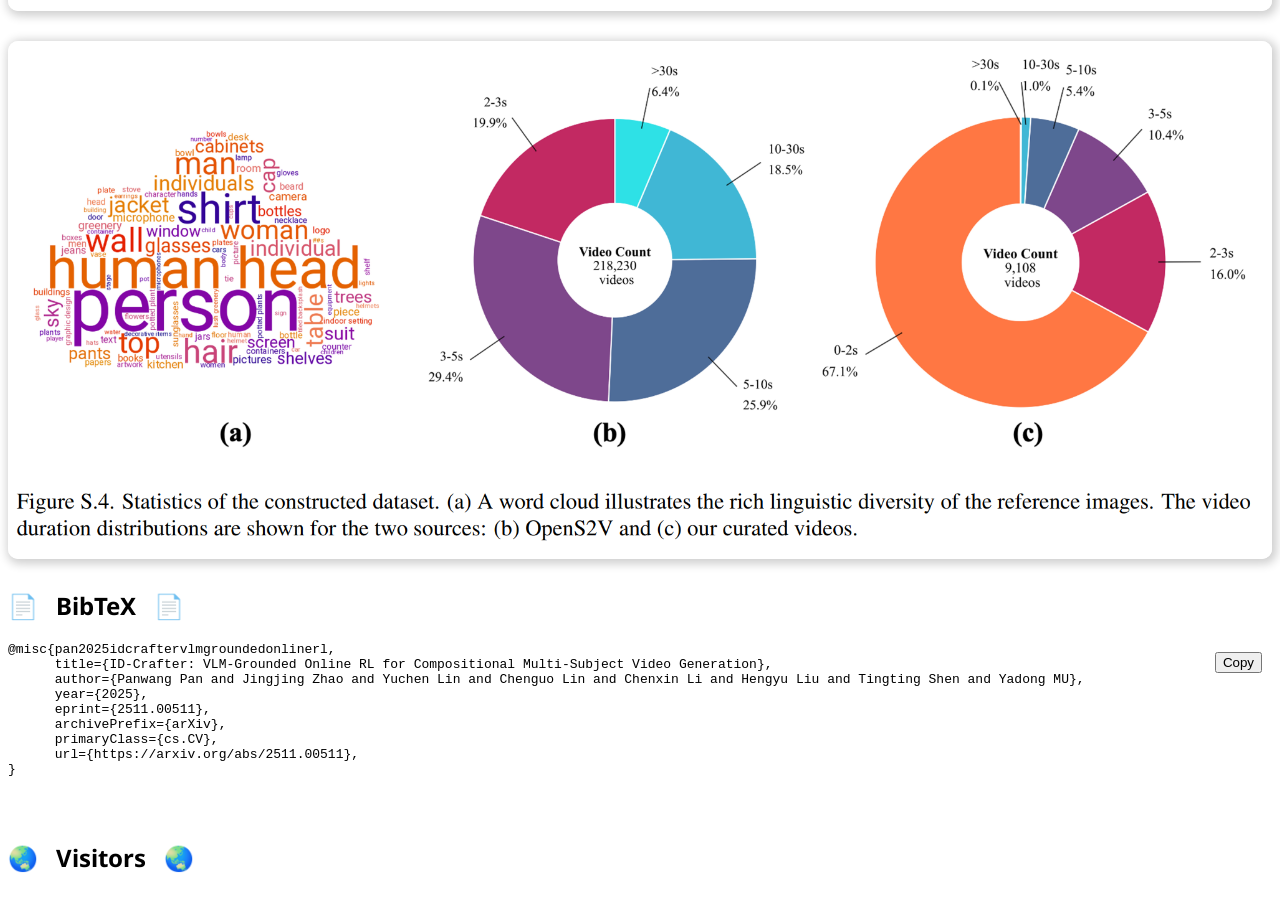
==== commit 97b92720: "add navi" ====
--- a/index.html
+++ b/index.html
@@ -193,6 +193,20 @@
   <!-- 主要内容 -->
   <main class="relative z-10 min-h-screen">
 
+  <!-- 侧边导航栏 -->
+  
+  <aside class="sidebar">
+    <ul class="sidebar-nav">
+      <li><a href="#abstract">Abstract</a></li>
+      <li><a href="#method">Method</a></li>
+      <li><a href="#results">Results</a></li>
+      <li><a href="#comparison">Comparison</a></li>
+      <li><a href="#benchmark">Benchmark</a></li>
+      <li><a href="#data">Data Curation</a></li>
+      <li><a href="#bibtex">BibTeX</a></li>
+    </ul>
+  </aside>
+
   <!-- Section 1: Banner -->
   <section class="hero">
     <div class="hero-body">
@@ -321,7 +335,7 @@
 
 
   <!-- Section 3: Abstract -->
-  <section style="margin-top: -5pt;" class="section">
+  <section id="abstract" style="margin-top: -5pt;" class="section">
     <div class="container is-max-desktop">
 
       <!-- Abstract -->
@@ -374,7 +388,7 @@
   </section>
 
   <!-- Section 4: Method -->
-  <section style="margin-top: -5pt;" class="section">
+  <section id="method" style="margin-top: -5pt;" class="section">
     <div class="container is-max-desktop">
 
       <!-- Abstract -->
@@ -413,7 +427,7 @@
   </section>
 
   <!-- Section 5: Results -->
-  <section style="margin-top: -30pt;" class="section">
+  <section id="results" style="margin-top: -30pt;" class="section">
     <div class="container is-max-desktop">
       <div class="columns is-centered">
         <div class="column is-full-width">
@@ -512,7 +526,8 @@
               </div>
             </div>
           </div>
-          <h2 class="title is-3 has-text-centered">📝&nbsp;&nbsp; Comparison Results &nbsp;&nbsp;📝</h2>
+          
+          <h2 class="title is-3 has-text-centered" id="comparison">📝&nbsp;&nbsp; Comparison &nbsp;&nbsp;📝</h2>
           
 
 
@@ -553,7 +568,7 @@
                 <div class="column is-6">
                   <div class="video-wrapper">
                     <video class="results-media lazy-video" data-src="./assets/examples/ID-Composer_s2v_video6_id.mp4" preload="none" loop muted playsinline></video>
-                    <div class="video-label">Our</div>
+                    <div class="video-label">Ours</div>
                   </div>
                 </div>
                 <div class="column is-6">
@@ -596,7 +611,7 @@
                 <div class="column is-6">
                   <div class="video-wrapper">
                     <video class="results-media lazy-video" data-src="./assets/examples/ID-Composer_s2v_video7_id.mp4" preload="none" loop muted playsinline></video>
-                    <div class="video-label">Our</div>
+                    <div class="video-label">Ours</div>
                   </div>
                 </div>
                 <div class="column is-6">
@@ -642,7 +657,7 @@
                 <div class="column is-6">
                   <div class="video-wrapper">
                     <video class="results-media lazy-video" data-src="./assets/examples/ID-Composer_s2v_video8_id.mp4" preload="none" loop muted playsinline></video>
-                    <div class="video-label">Our</div>
+                    <div class="video-label">Ours</div>
                   </div>
                 </div>
                 <div class="column is-6">
@@ -686,7 +701,7 @@
 
 
   <!-- Section 6: Comparison Results -->
-  <section style="margin-top: -5pt;" class="section">
+  <section id="benchmark" style="margin-top: -5pt;" class="section">
     <div class="container is-max-desktop">
       <div class="columns is-centered">
         <div class="column is-full-width">
@@ -722,7 +737,7 @@
   </section>
 
 
-  <section class="section">
+  <section id="data" class="section">
     <div class="container is-max-desktop">
       <div class="columns is-centered">
         <div class="column is-full-width">
@@ -741,22 +756,9 @@
         </div>
       </div>
     </div>
-  </section>
-    <section class="section">
-      <div class="container is-max-desktop">
-        <!-- <div class="columns is-centered"> -->
-          <div class="column is-full-width has-text-centered">
-            <h2 class="title is-3"> 🌏&nbsp;&nbsp; Visitors &nbsp;&nbsp;🌏</h2>
-            <div style="width: 100%;">
-               <script type='text/javascript' id='clustrmaps' src='//cdn.clustrmaps.com/map_v2.js?cl=433a4d&w=a&t=n&d=bT5YYf1txKB1A4SCRufy8-sJ-uPVVRY7aurb3OHJ8nk&co=ffffff&cmo=30d9e6&cmn=f048ab&ct=808080'></script>
-            </div>
-          </div>
-        </div>
-      </div>
-    </section>
-    
-  <!-- Section -1: Footer -->
-  <footer class="footer">
+
+
+
     <section class="section">
       <div class="container is-max-desktop">
         <div class="columns is-centered">
@@ -782,9 +784,19 @@
             </div>
           </div>
         </div>
+      </div>
     </section>
-    
-
+
+  <!-- Section -1: Footer -->
+  <footer id="bibtex" class="footer">
+    <div class="container is-max-desktop">
+        <div class="column is-full-width has-text-centered">
+          <h2 class="title is-3"> 🌏&nbsp;&nbsp; Visitors &nbsp;&nbsp;🌏</h2>
+          <div style="width: 100%;">
+              <script type='text/javascript' id='clustrmaps' src='//cdn.clustrmaps.com/map_v2.js?cl=433a4d&w=a&t=n&d=bT5YYf1txKB1A4SCRufy8-sJ-uPVVRY7aurb3OHJ8nk&co=ffffff&cmo=30d9e6&cmn=f048ab&ct=808080'></script>
+          </div>
+        </div>
+    </div>
   </footer>
 
   </main>
--- a/static/css/index.css
+++ b/static/css/index.css
@@ -193,6 +193,51 @@
   box-shadow: 2px 2px 10px 3px #00000030;
 }
 
+/* 布局容器 */
+  .main-container {
+    display: flex;
+    max-width: 1200px;
+    margin: 0 auto;
+    gap: 40px; /* 目录和正文的间距 */
+  }
+
+  /* 左侧目录：关键样式 */
+  .toc-sidebar {
+    width: 200px; /* 宽度固定 */
+    height: fit-content;
+    position: sticky; /* 核心：吸附效果 */
+    top: 50px; /* 距离顶部 50px 时吸附 */
+    display: flex;
+    flex-direction: column;
+    gap: 10px;
+  }
+  
+  /* 目录链接样式 */
+  .toc-link {
+    text-decoration: none;
+    color: #555;
+    padding: 5px 10px;
+    border-left: 2px solid transparent; /*以此做高亮指示条*/
+    transition: all 0.3s;
+  }
+  
+  .toc-link:hover, .toc-link.active {
+    color: #007bff; /* 激活颜色 */
+    border-left-color: #007bff;
+    background-color: #f0f7ff;
+  }
+
+  /* 右侧正文 */
+  .content-column {
+    flex: 1; /* 占据剩余宽度 */
+    min-width: 0; /* 防止视频撑爆 */
+  }
+
+  /* 移动端隐藏侧边栏 */
+  @media (max-width: 1000px) {
+    .toc-sidebar { display: none; }
+  }
+  
 /* Section 5: Results layout (non-carousel) */
 .results-media {
   width: 100%;
@@ -360,3 +405,85 @@
 .actions-row .link-block {
   display: inline-flex;
 }
+
+/* Sidebar Navigation */
+.sidebar {
+  position: fixed;
+  left: 14px;
+  top: 30%;
+  transform: translateY(-50%);
+  width: auto;
+  min-width: 160px;
+  z-index: 1000;
+  display: none; /* Default hidden */
+  background: rgba(255, 255, 255, 0.35);
+  backdrop-filter: blur(16px);
+  -webkit-backdrop-filter: blur(16px);
+  padding: 24px 12px;
+  /* border-radius: 20px; */
+  /* box-shadow: 0 8px 32px 0 rgba(31, 38, 135, 0.07); */
+  /* border: 1px solid rgba(255, 255, 255, 0.4); */
+  transition: all 0.3s ease;
+}
+
+@media screen and (min-width: 1400px) {
+  .sidebar {
+    display: block;
+    /* Calculate position to align with container but stick to left */
+    left: calc(50% - 680px); /* 50% - (max-desktop-width / 2) - extra-margin */
+  }
+}
+
+/* Adjust for very wide screens if needed */
+@media screen and (min-width: 1600px) {
+  .sidebar {
+    left: calc(50% - 750px);
+  }
+}
+
+.sidebar-nav {
+  list-style: none;
+  padding: 0;
+  margin: 0;
+  display: flex;
+  flex-direction: column;
+  gap: 6px;
+}
+
+.sidebar-nav li a {
+  text-decoration: none;
+  color: #666;
+  font-weight: 500;
+  font-size: 0.9rem;
+  transition: all 0.2s ease;
+  display: block;
+  padding: 10px 20px;
+  border-radius: 12px;
+  position: relative;
+  letter-spacing: 0.02em;
+}
+
+.sidebar-nav li a:hover {
+  color: #3273dc;
+  background-color: rgba(255, 255, 255, 0.9);
+  transform: translateX(4px);
+  box-shadow: 0 4px 12px rgba(0, 0, 0, 0.05);
+}
+
+/* Optional: Add a small indicator on hover */
+.sidebar-nav li a::before {
+  content: '';
+  position: absolute;
+  left: 8px;
+  top: 50%;
+  transform: translateY(-50%) scaleY(0);
+  height: 16px;
+  width: 3px;
+  background-color: #3273dc;
+  border-radius: 2px;
+  transition: transform 0.2s ease;
+}
+
+.sidebar-nav li a:hover::before {
+  transform: translateY(-50%) scaleY(1);
+}
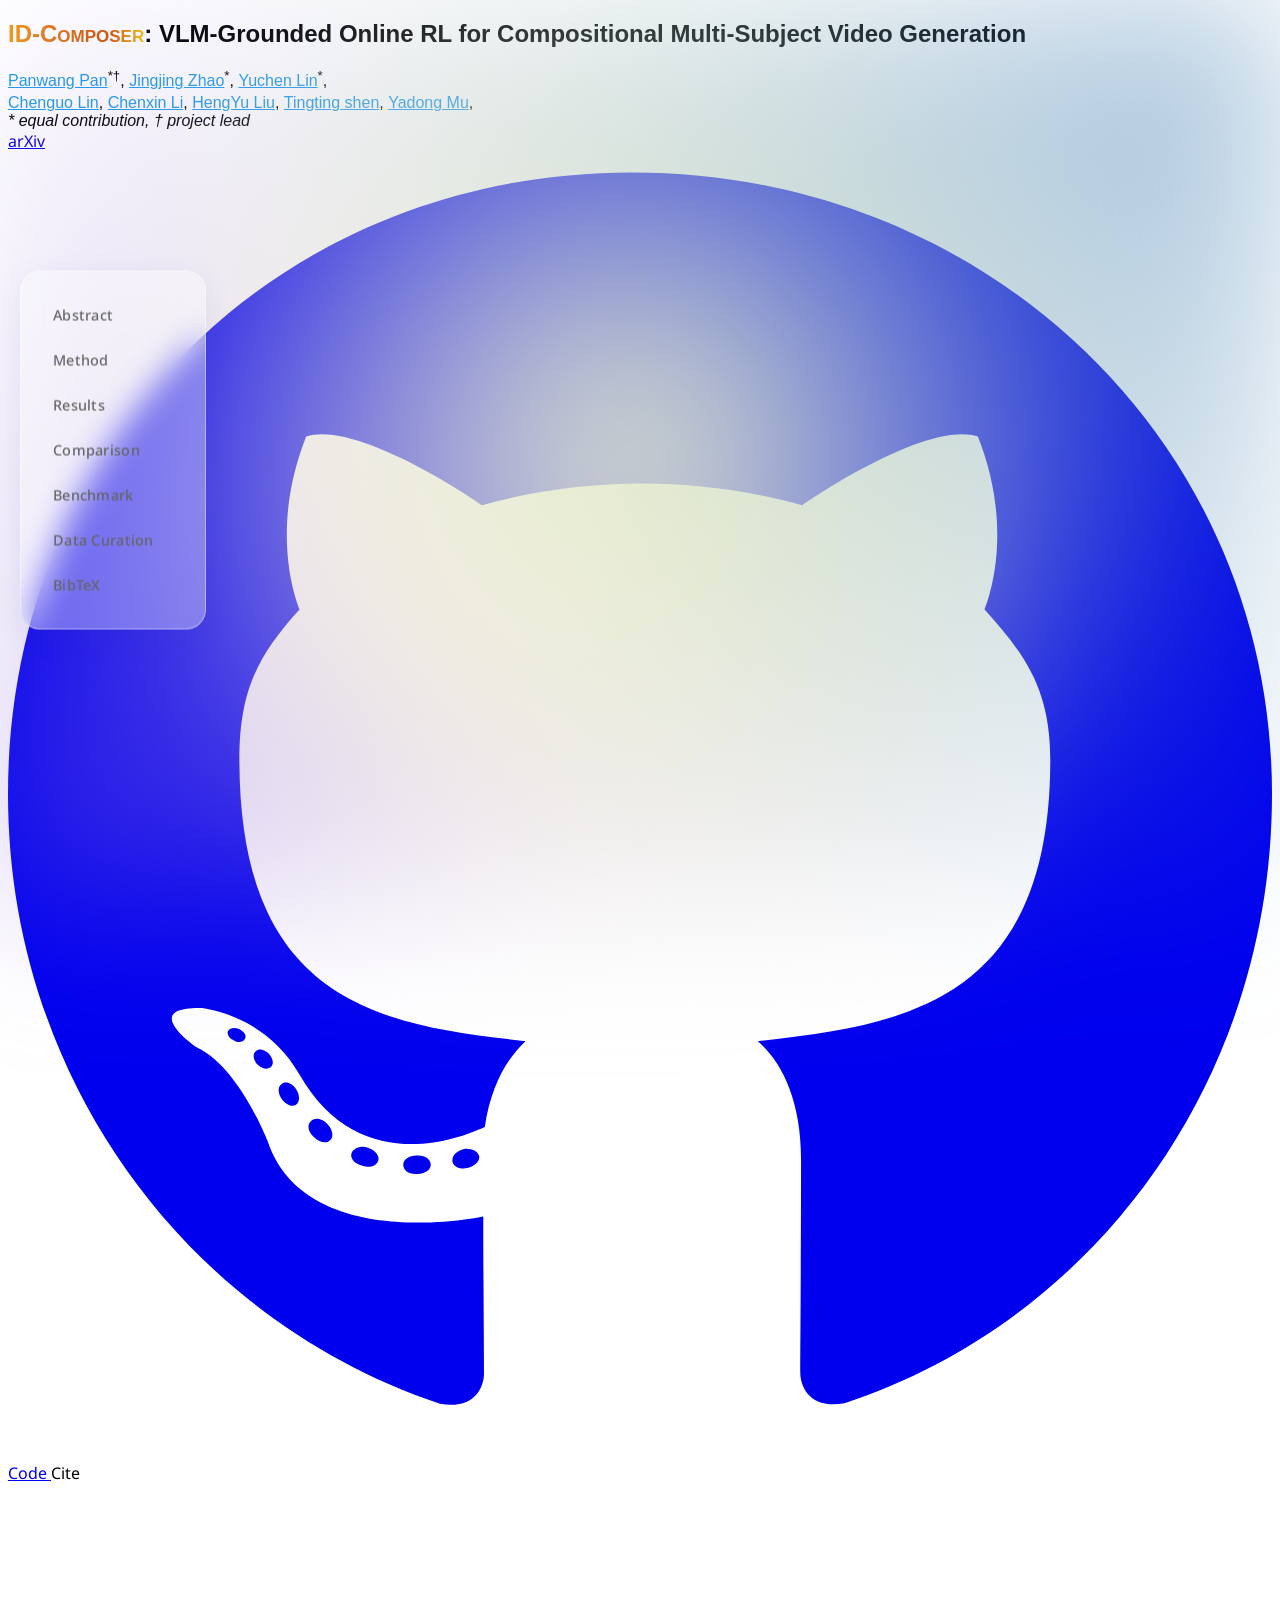
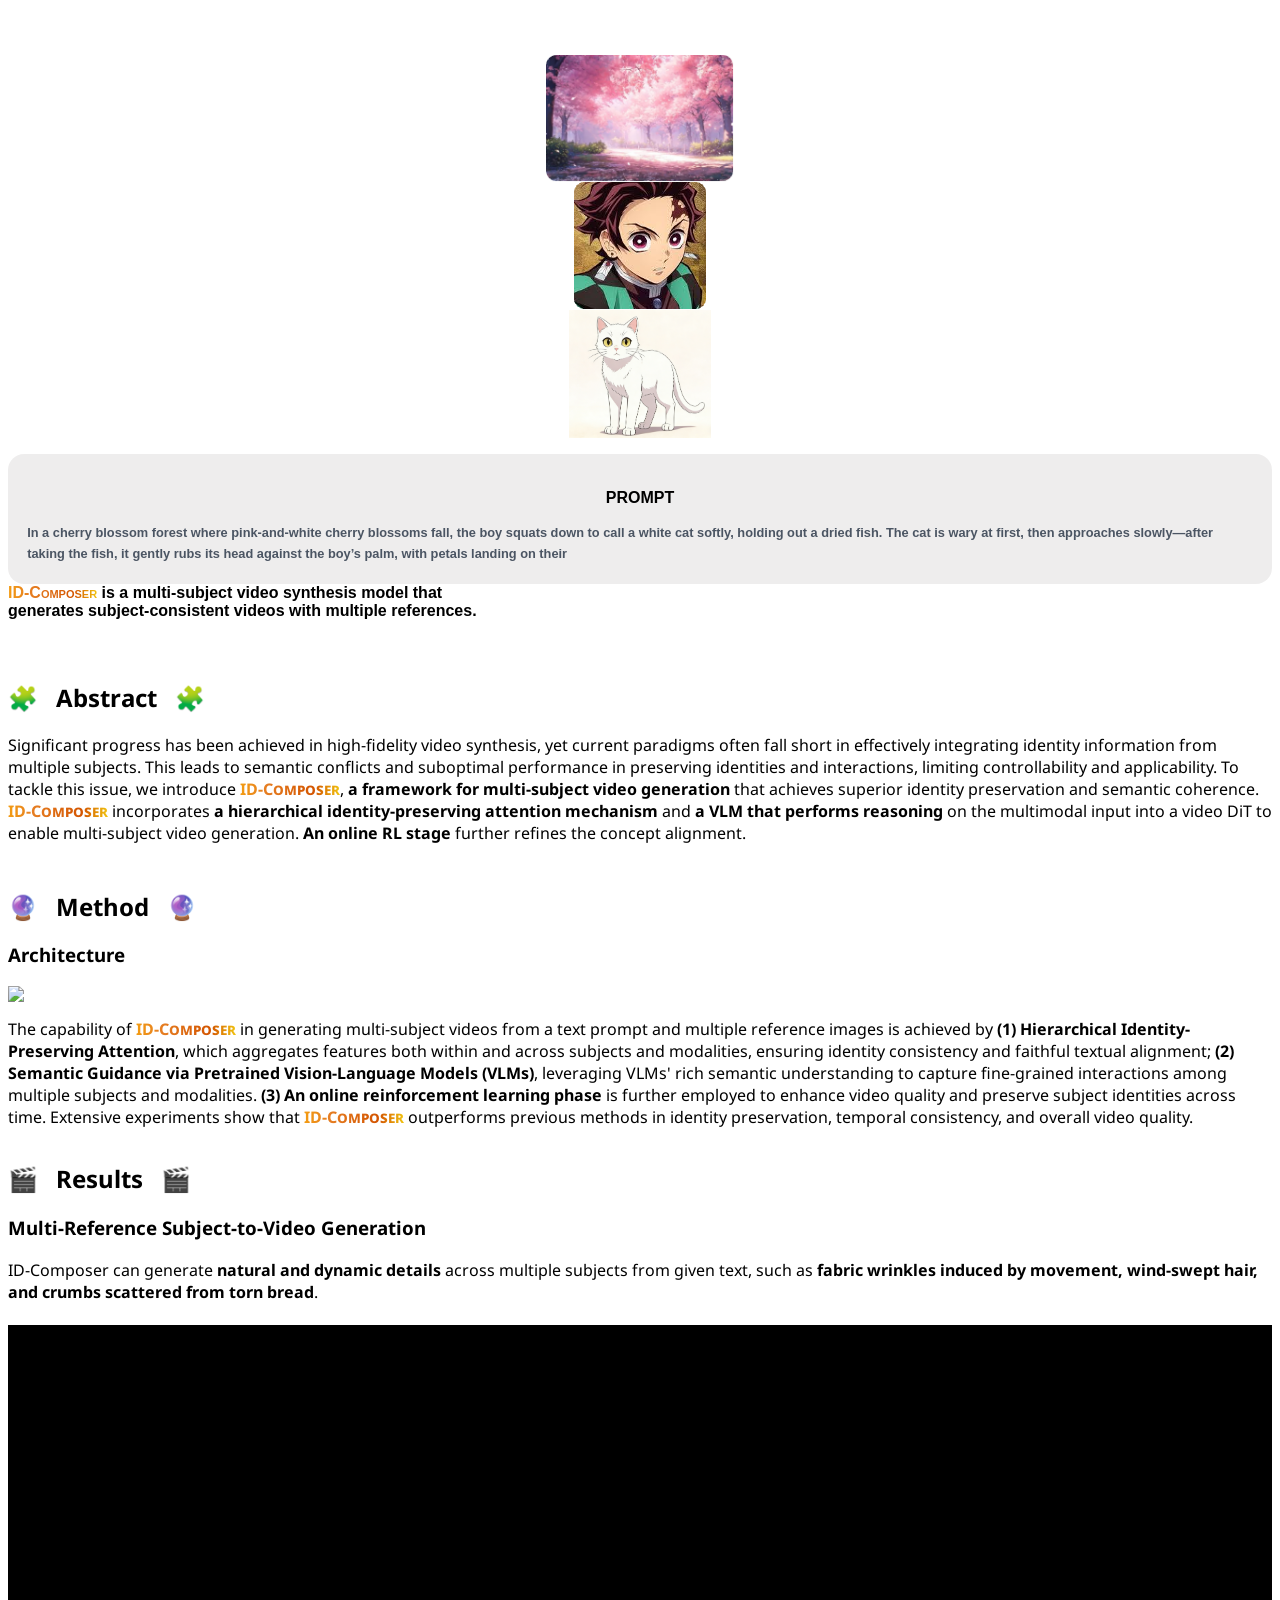
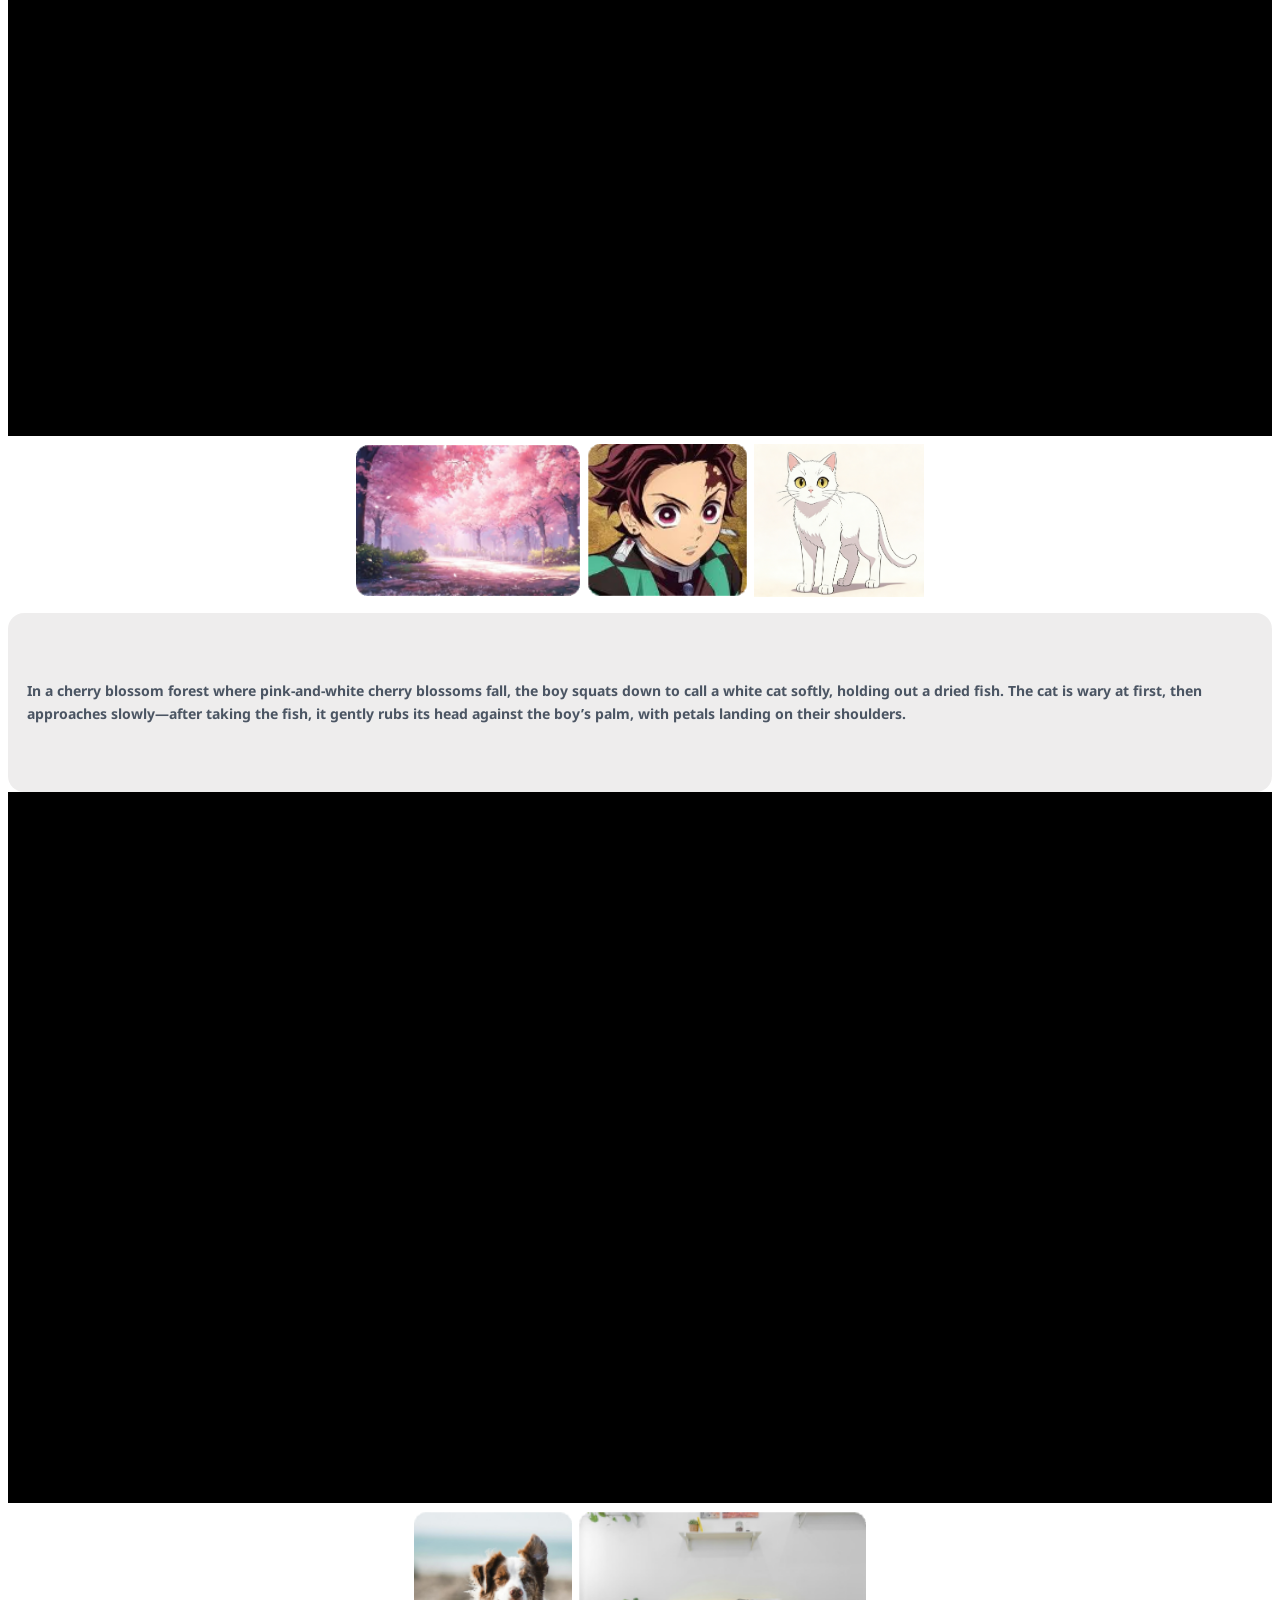
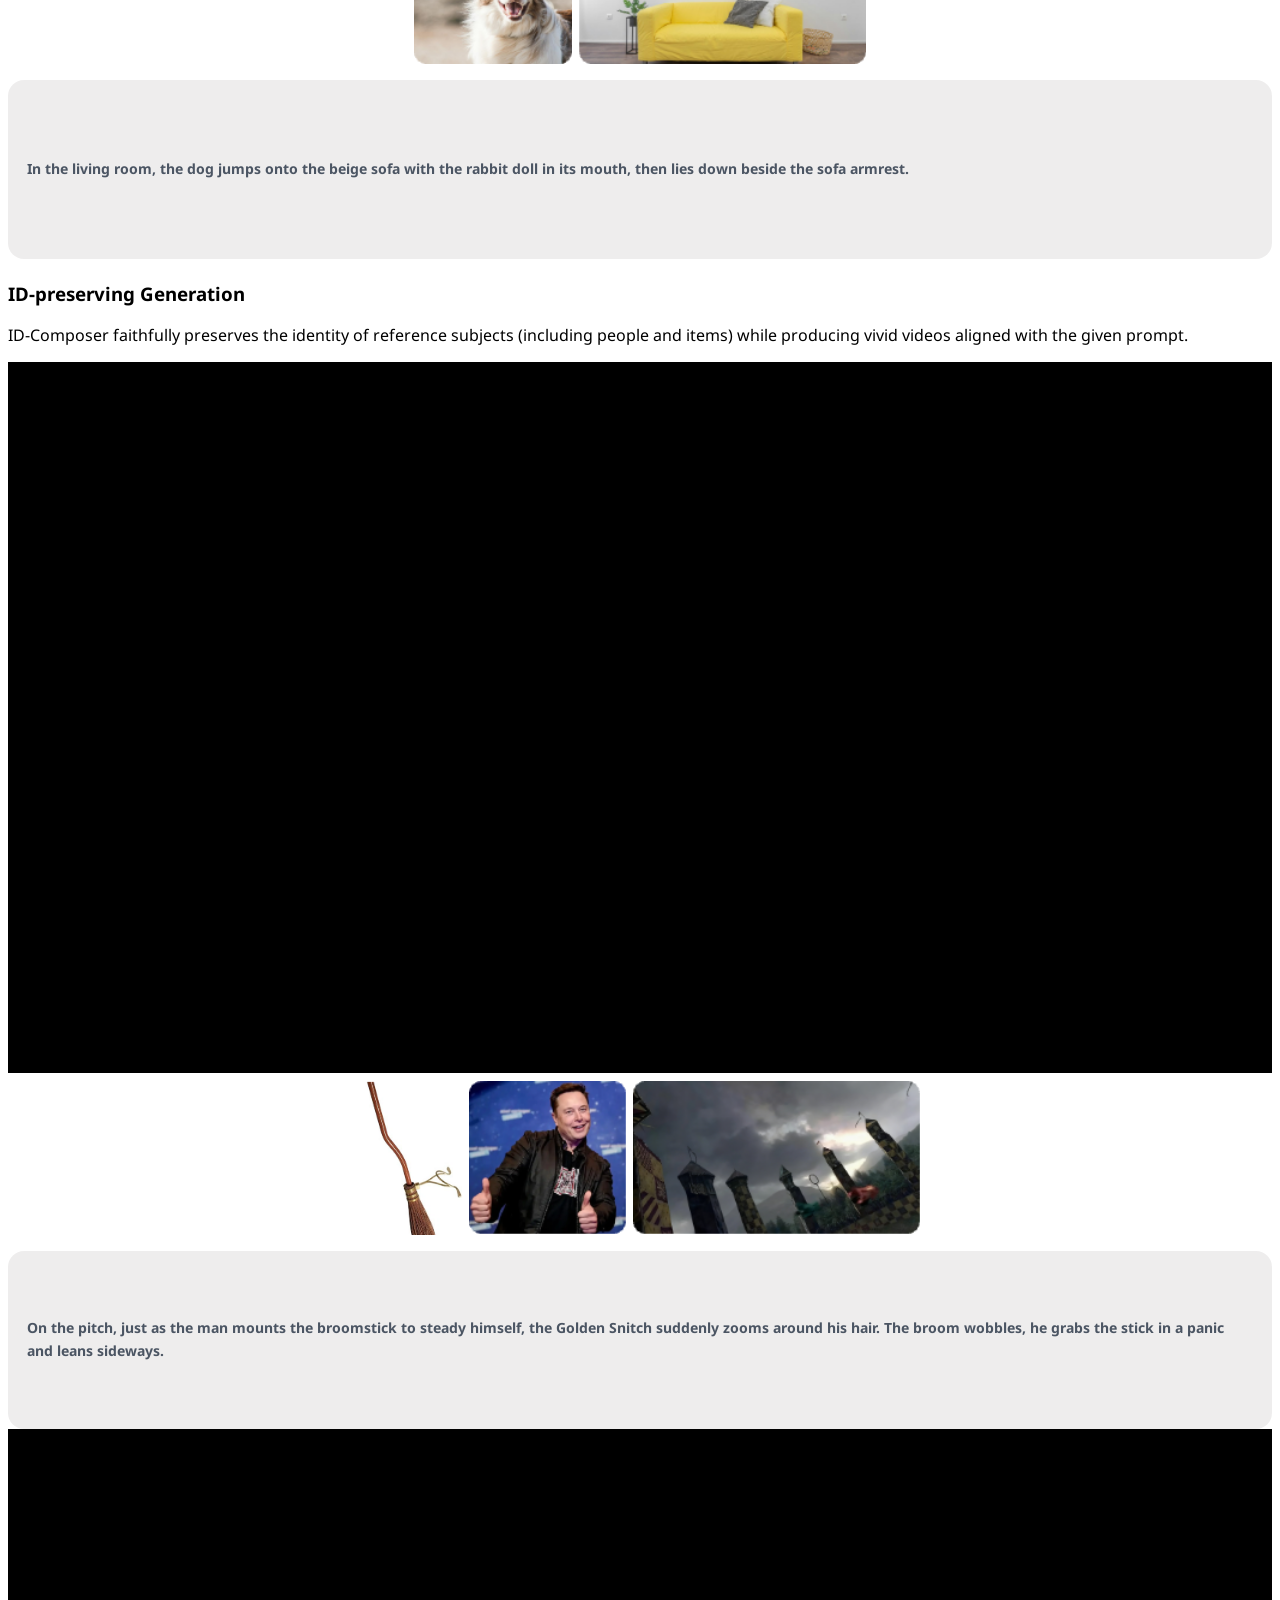
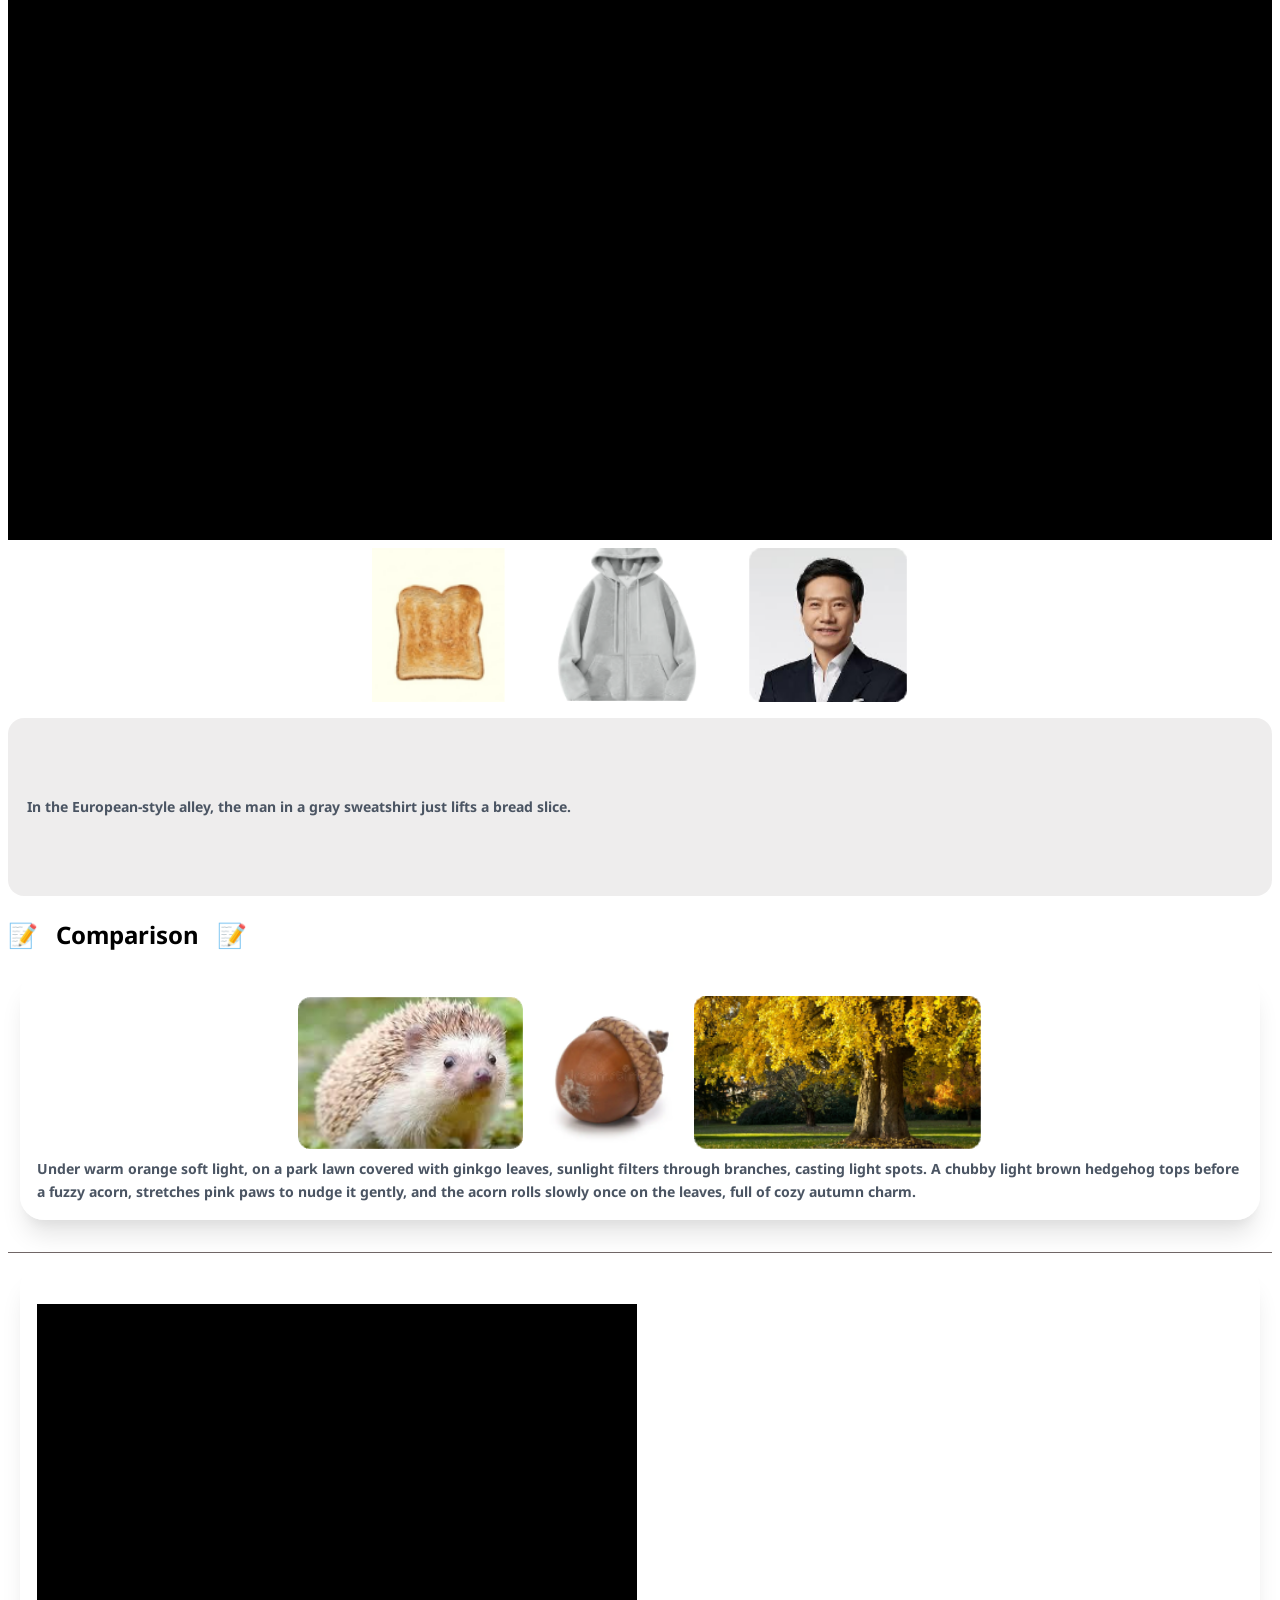
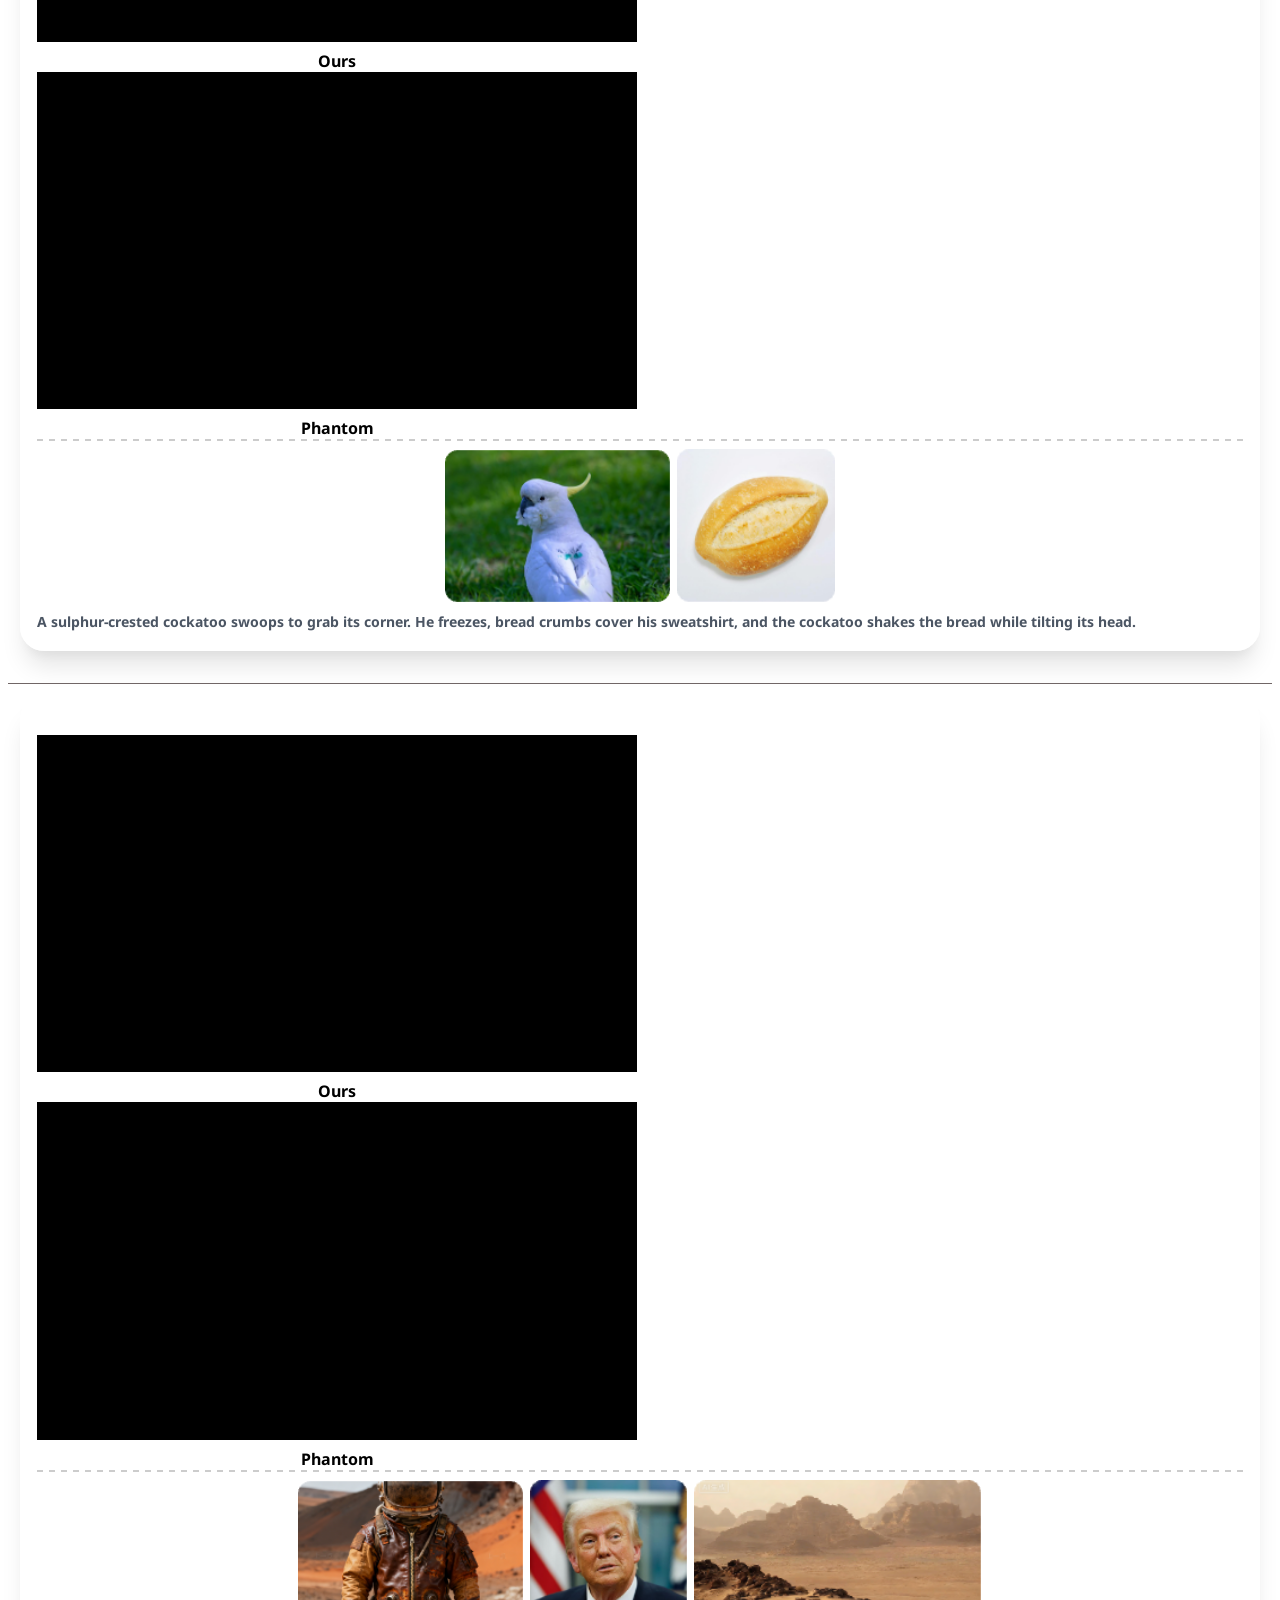
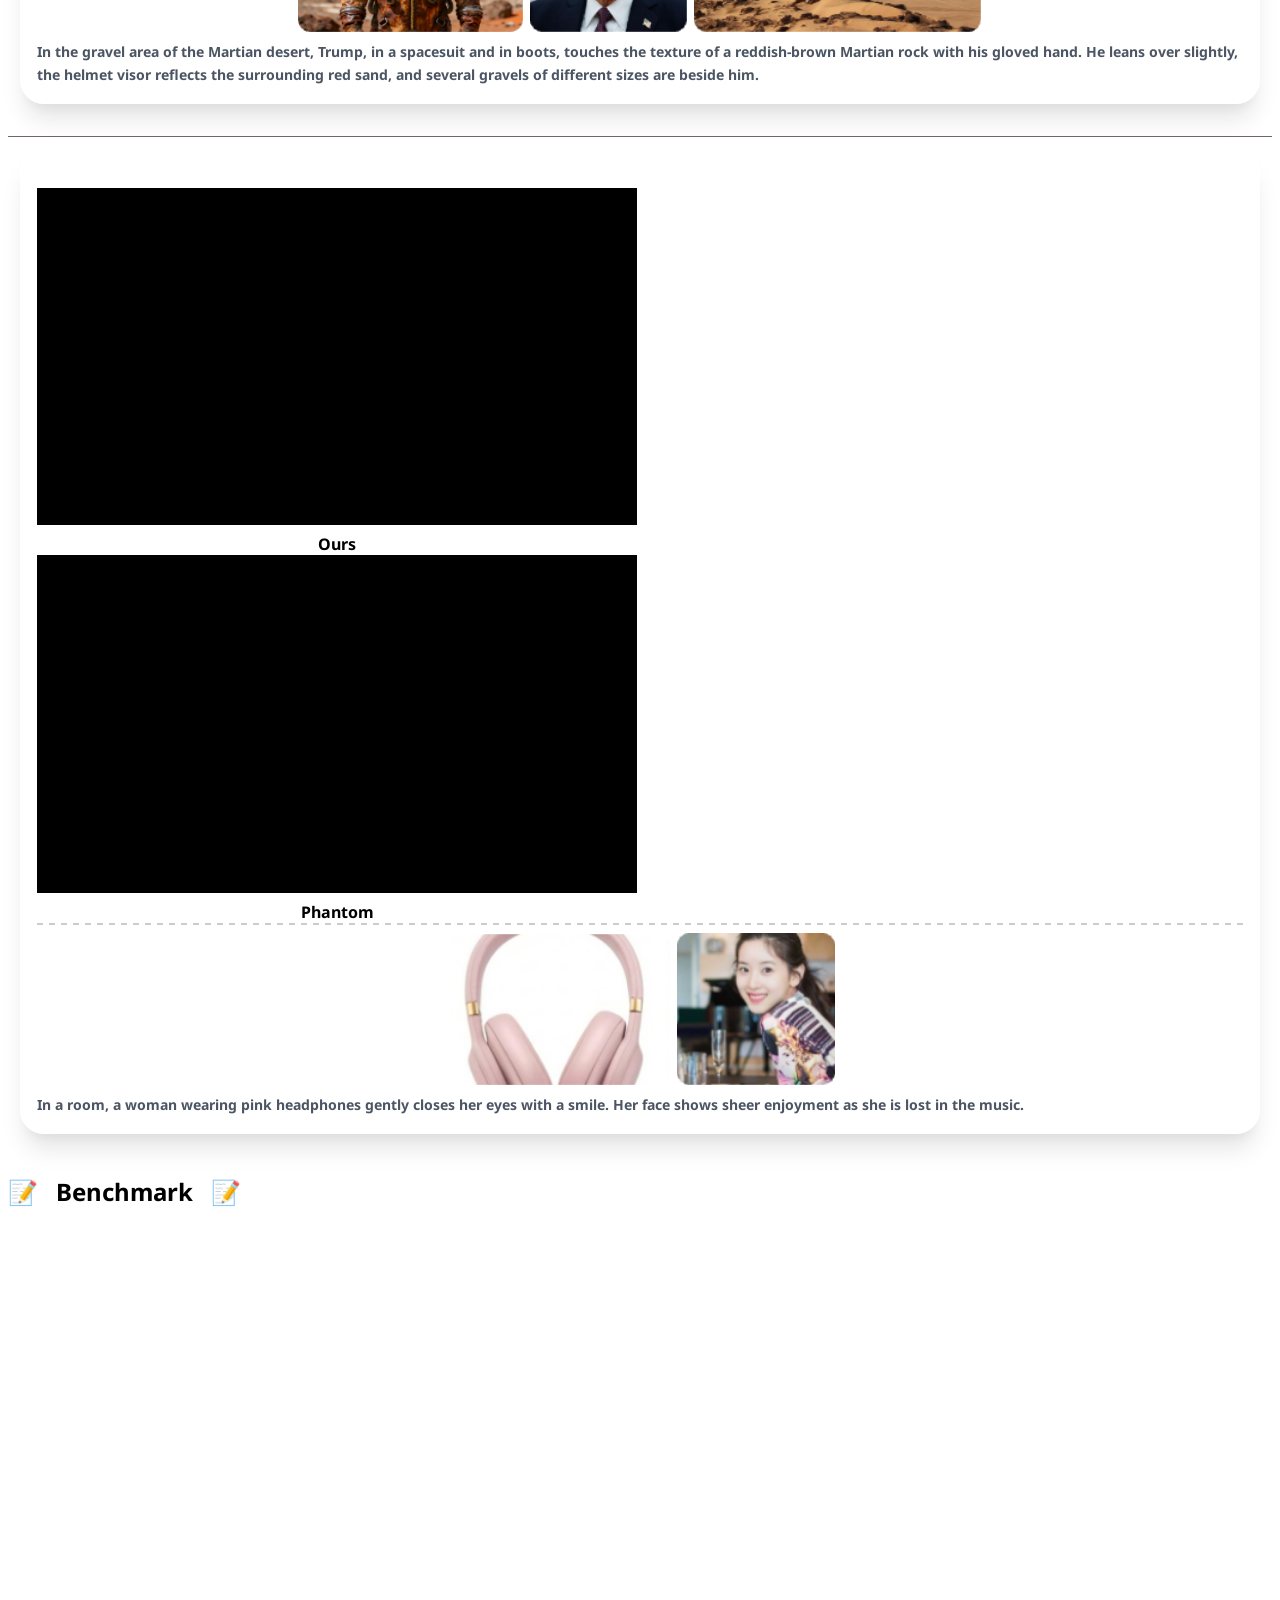
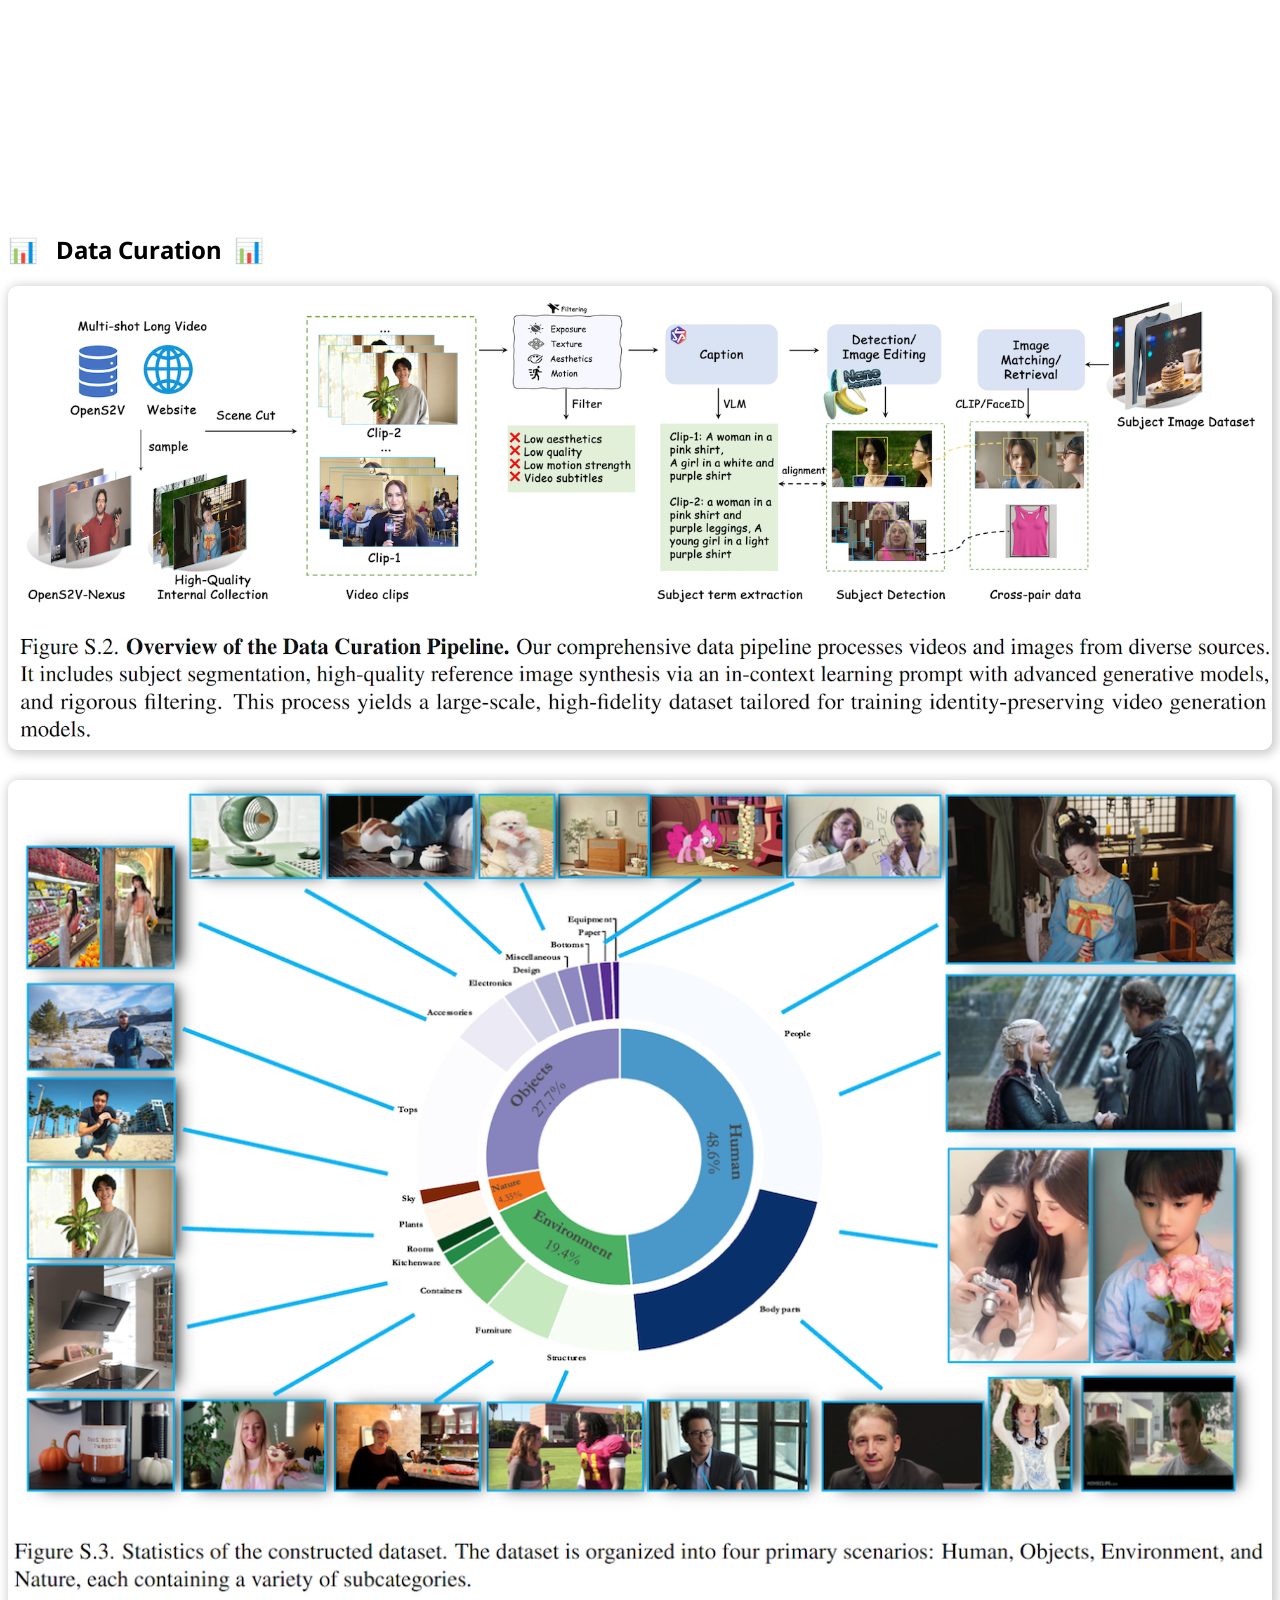
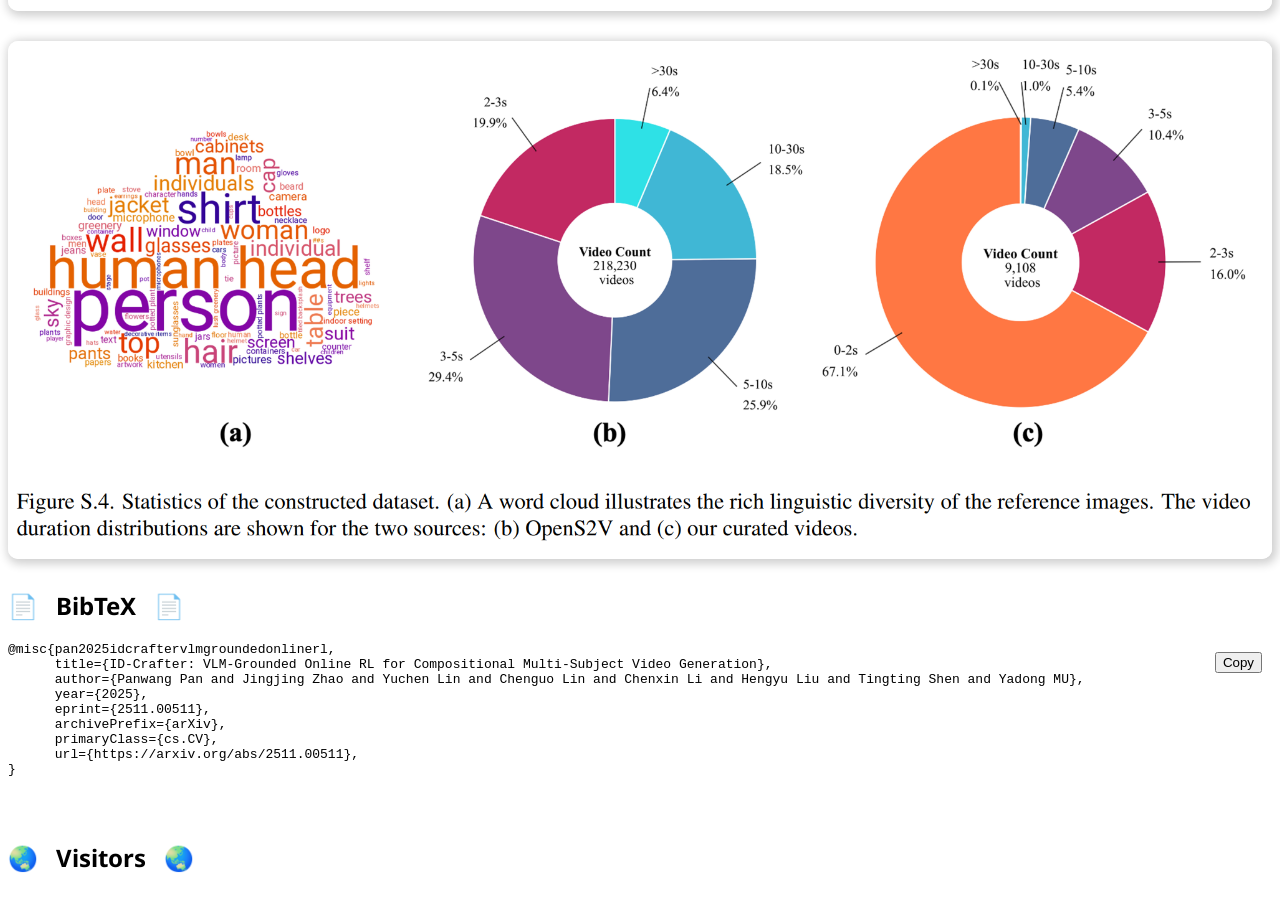
==== commit bbaa04d3: "change nav style" ====
--- a/index.html
+++ b/index.html
@@ -190,11 +190,7 @@
   <!-- 背景渐变模糊 -->
   <div class="bg-gradient-blur"></div>
 
-  <!-- 主要内容 -->
-  <main class="relative z-10 min-h-screen">
-
   <!-- 侧边导航栏 -->
-  
   <aside class="sidebar">
     <ul class="sidebar-nav">
       <li><a href="#abstract">Abstract</a></li>
@@ -206,6 +202,9 @@
       <li><a href="#bibtex">BibTeX</a></li>
     </ul>
   </aside>
+
+  <!-- 主要内容 -->
+  <main class="relative z-10 min-h-screen">
 
   <!-- Section 1: Banner -->
   <section class="hero">
@@ -526,10 +525,8 @@
               </div>
             </div>
           </div>
-          
+
           <h2 class="title is-3 has-text-centered" id="comparison">📝&nbsp;&nbsp; Comparison &nbsp;&nbsp;📝</h2>
-          
-
 
           <div class="results-pair-wrapper">
             <div class="columns is-multiline is-vcentered">
--- a/static/css/index.css
+++ b/static/css/index.css
@@ -410,34 +410,42 @@
 .sidebar {
   position: fixed;
   left: 14px;
-  top: 30%;
+  top: 50%;
   transform: translateY(-50%);
   width: auto;
   min-width: 160px;
-  z-index: 1000;
+  z-index: 9999; /* Ensure it's on top of everything */
   display: none; /* Default hidden */
   background: rgba(255, 255, 255, 0.35);
   backdrop-filter: blur(16px);
   -webkit-backdrop-filter: blur(16px);
   padding: 24px 12px;
-  /* border-radius: 20px; */
-  /* box-shadow: 0 8px 32px 0 rgba(31, 38, 135, 0.07); */
-  /* border: 1px solid rgba(255, 255, 255, 0.4); */
+  border-radius: 20px;
+  box-shadow: 0 8px 32px 0 rgba(31, 38, 135, 0.07);
+  border: 1px solid rgba(255, 255, 255, 0.4);
   transition: all 0.3s ease;
 }
 
+/* Show on desktop screens (>= 1024px) */
+@media screen and (min-width: 1024px) {
+  .sidebar {
+    display: block;
+    left: 20px; /* Stick to left edge on smaller desktops */
+  }
+}
+
+/* Center-aligned positioning for larger screens */
 @media screen and (min-width: 1400px) {
   .sidebar {
-    display: block;
     /* Calculate position to align with container but stick to left */
-    left: calc(50% - 680px); /* 50% - (max-desktop-width / 2) - extra-margin */
+    left: calc(50% - 730px); /* 50% - (max-desktop-width / 2) - extra-margin */
   }
 }
 
 /* Adjust for very wide screens if needed */
 @media screen and (min-width: 1600px) {
   .sidebar {
-    left: calc(50% - 750px);
+    left: calc(50% - 800px);
   }
 }
 
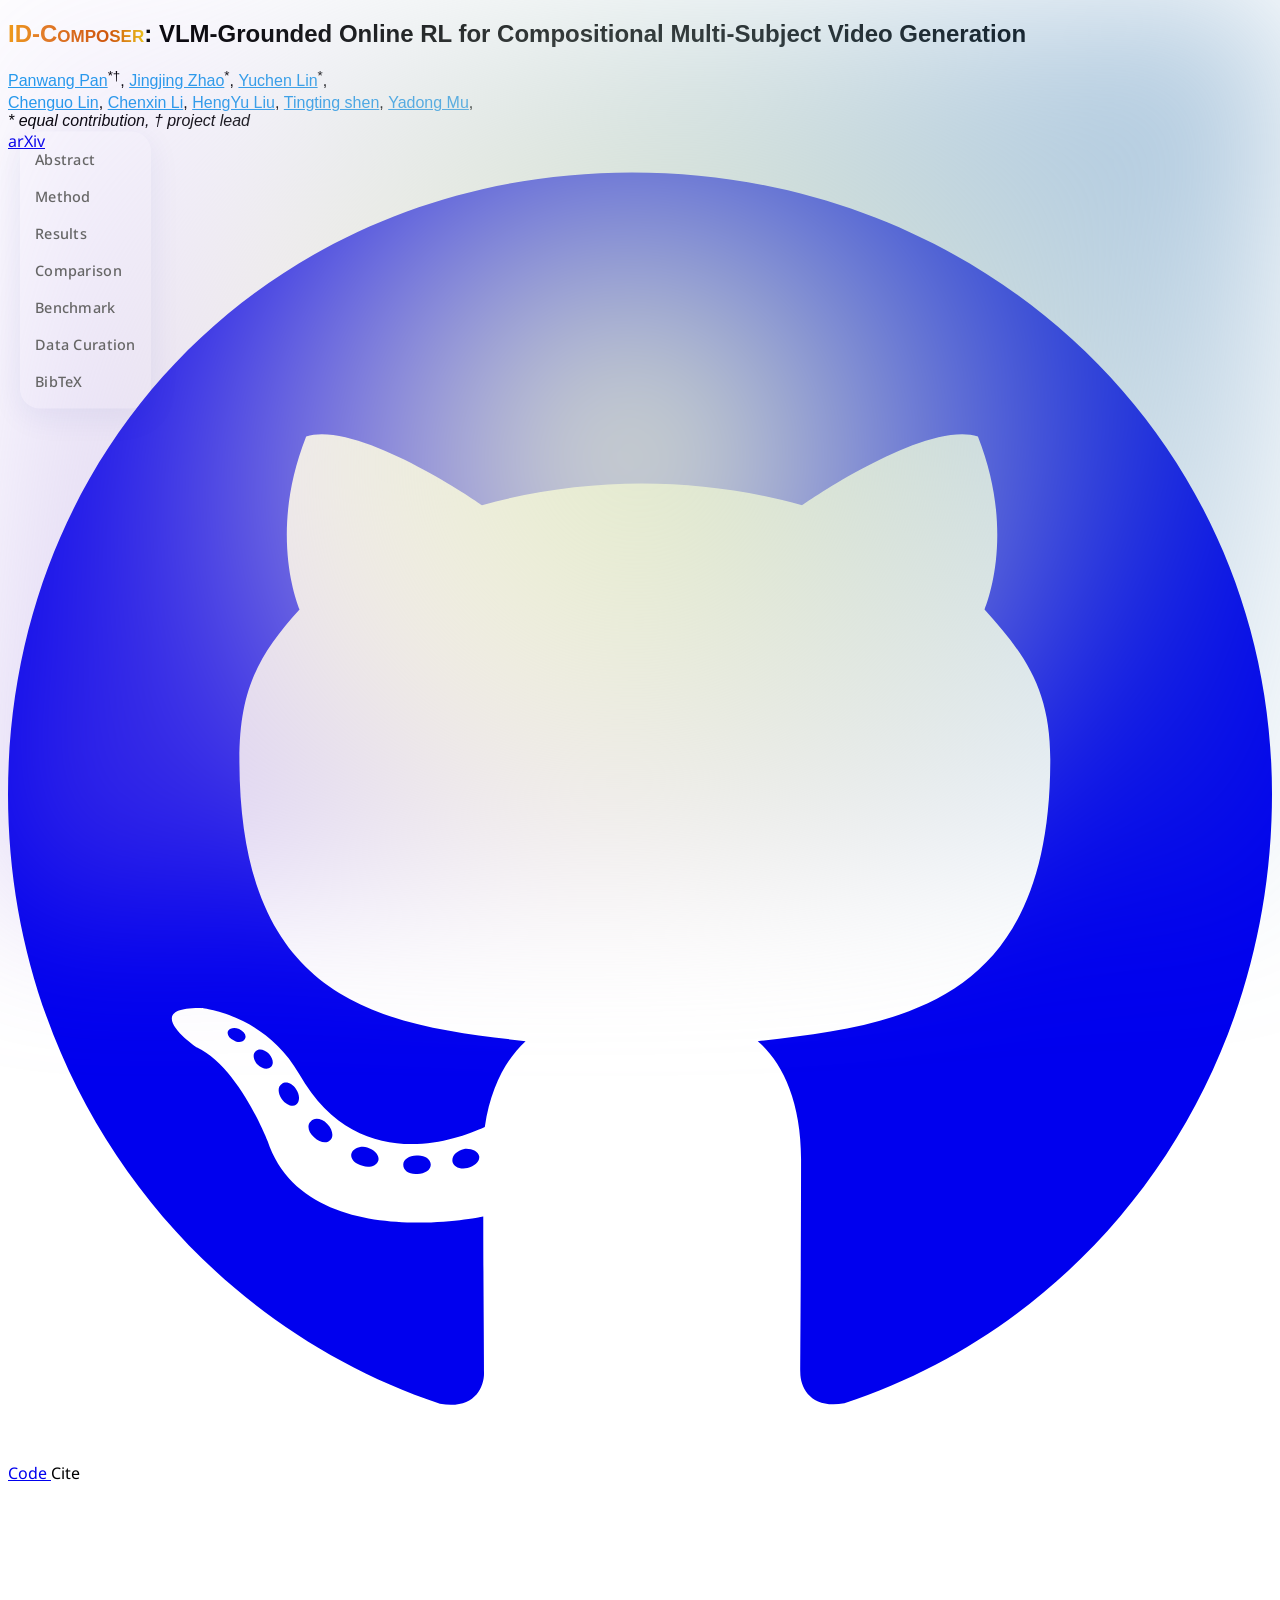
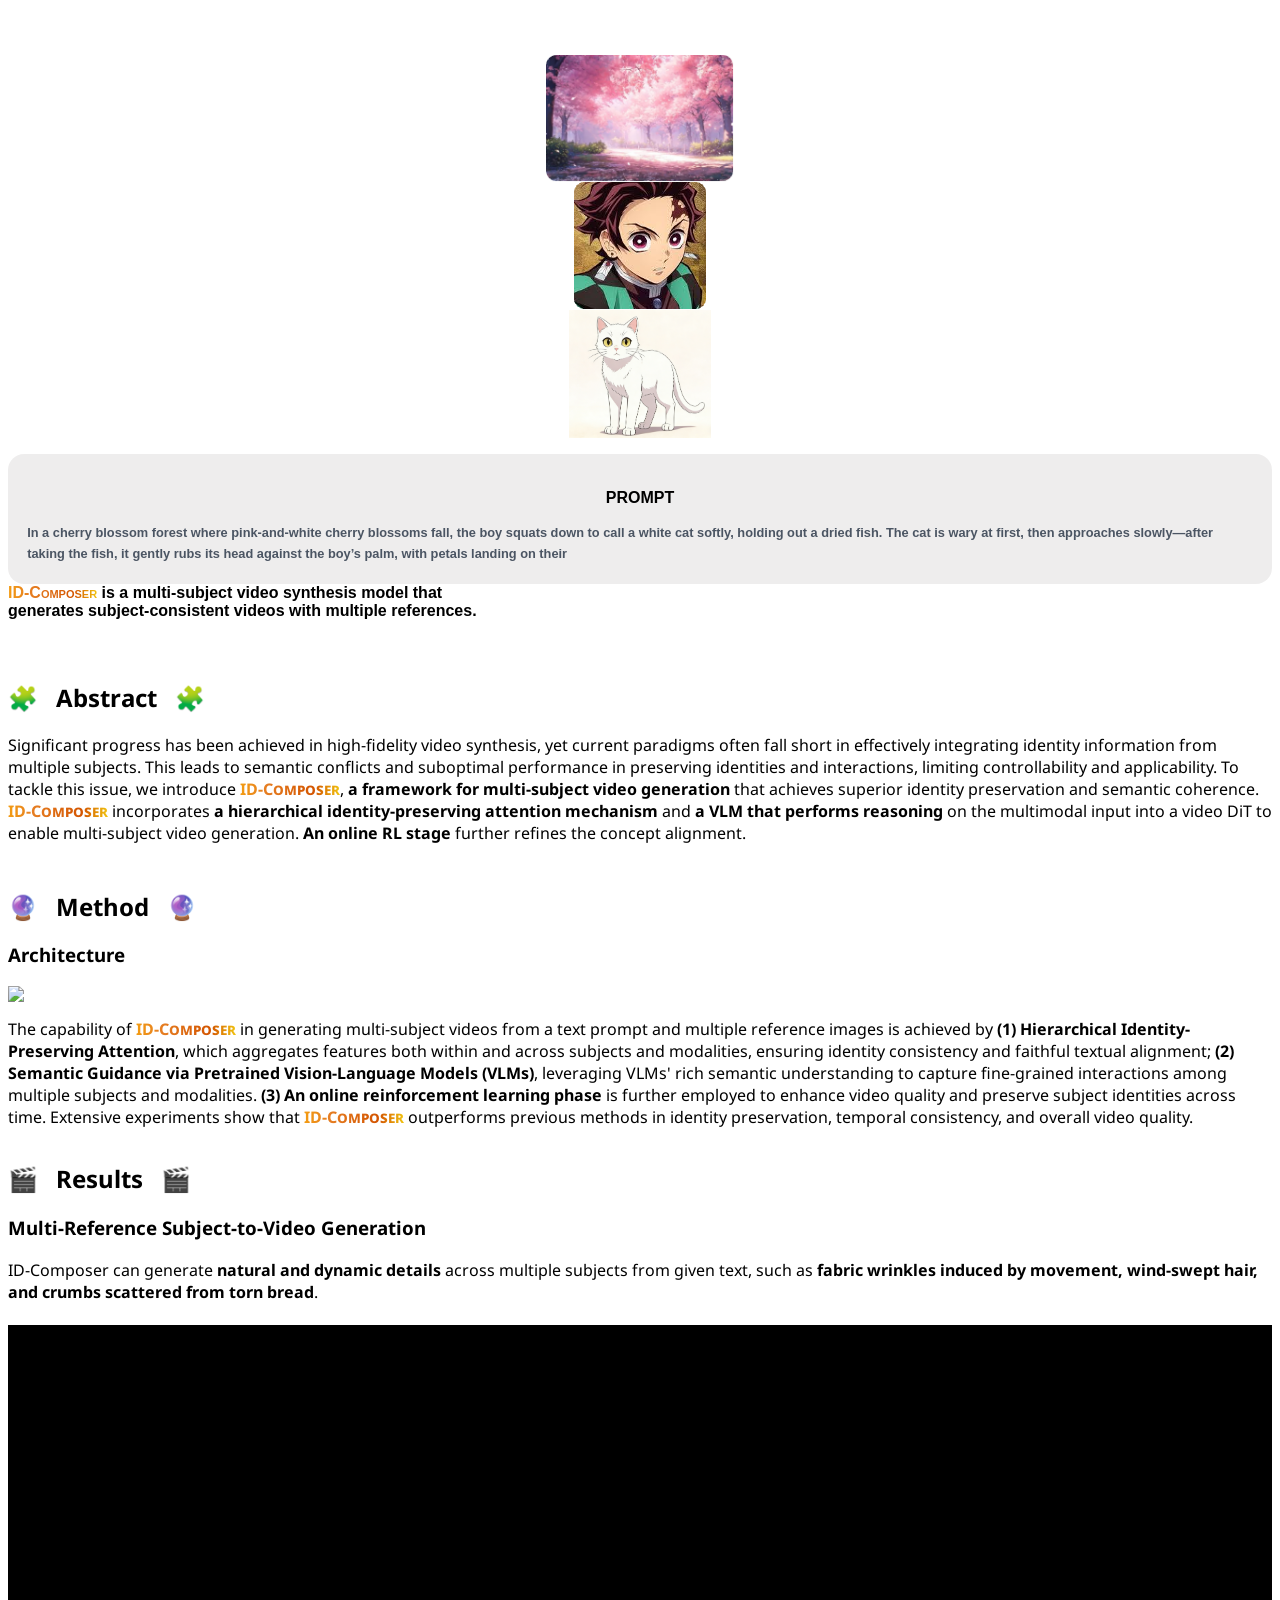
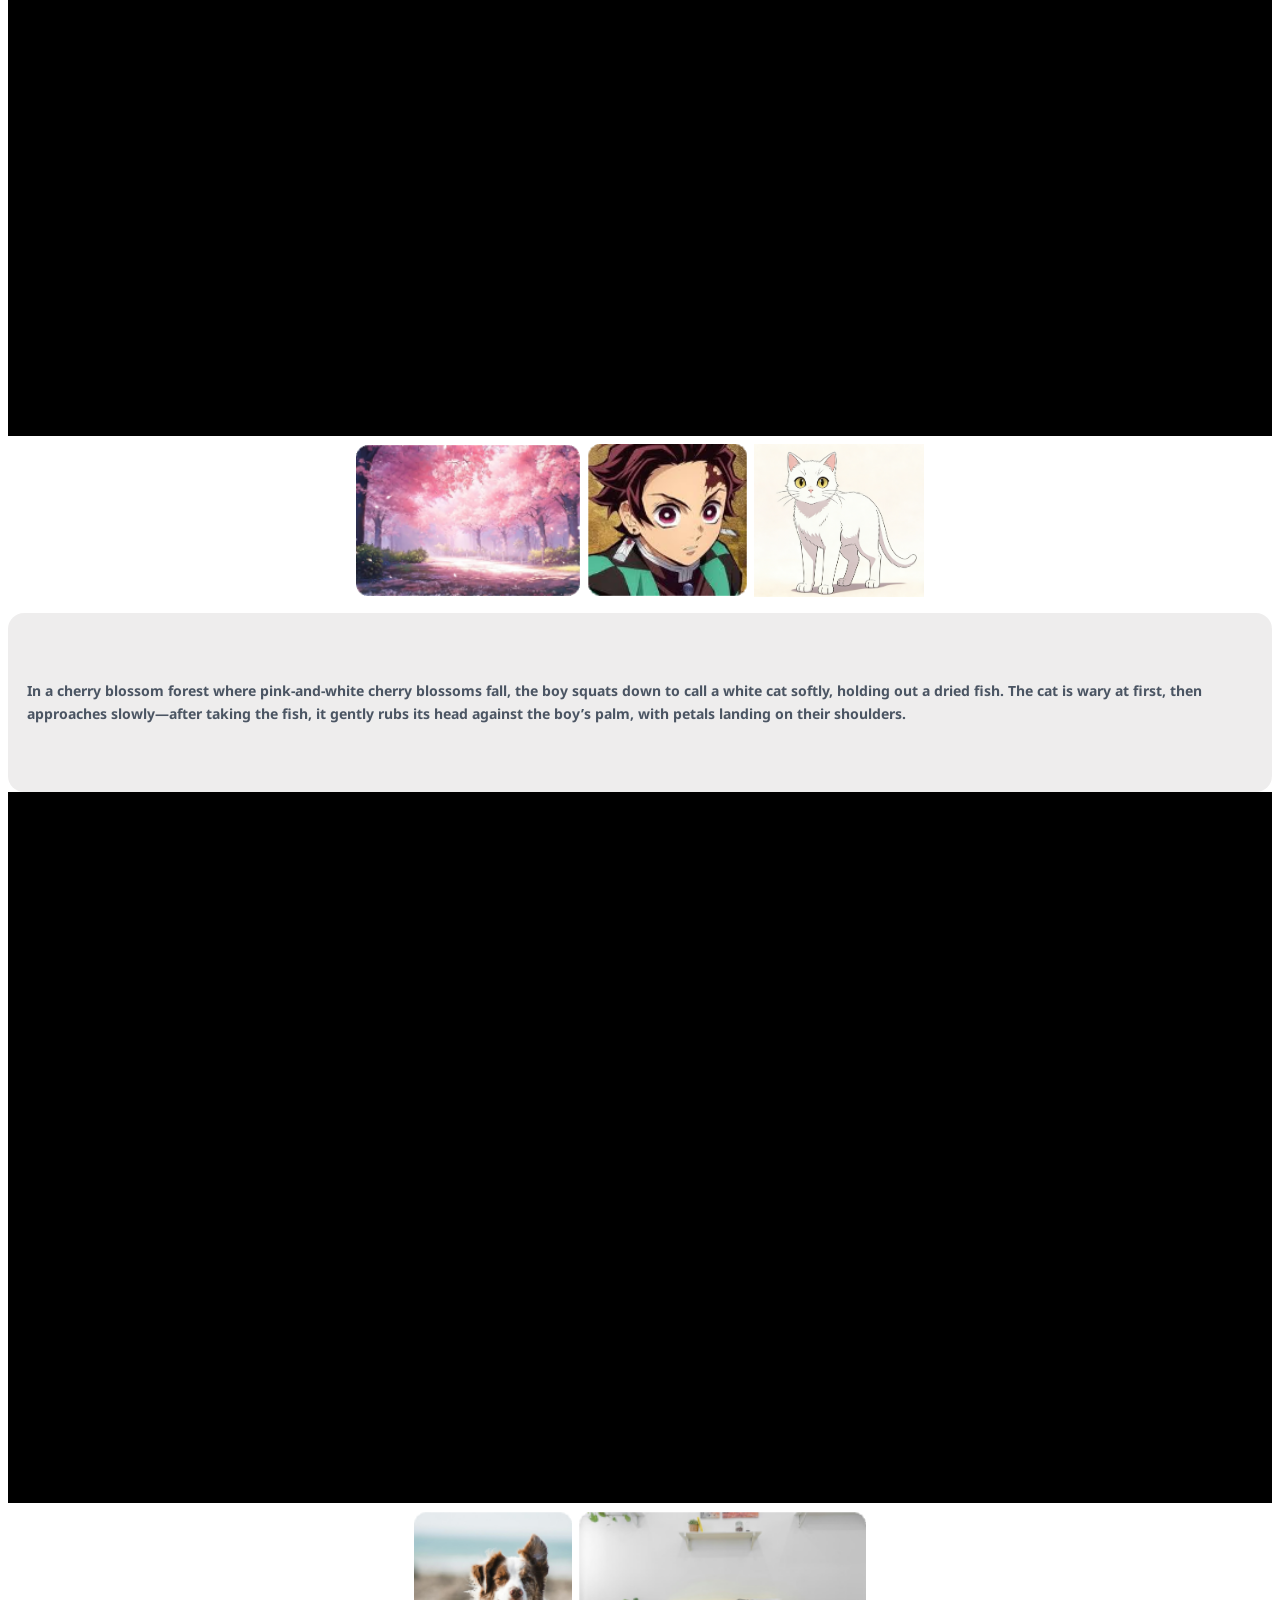
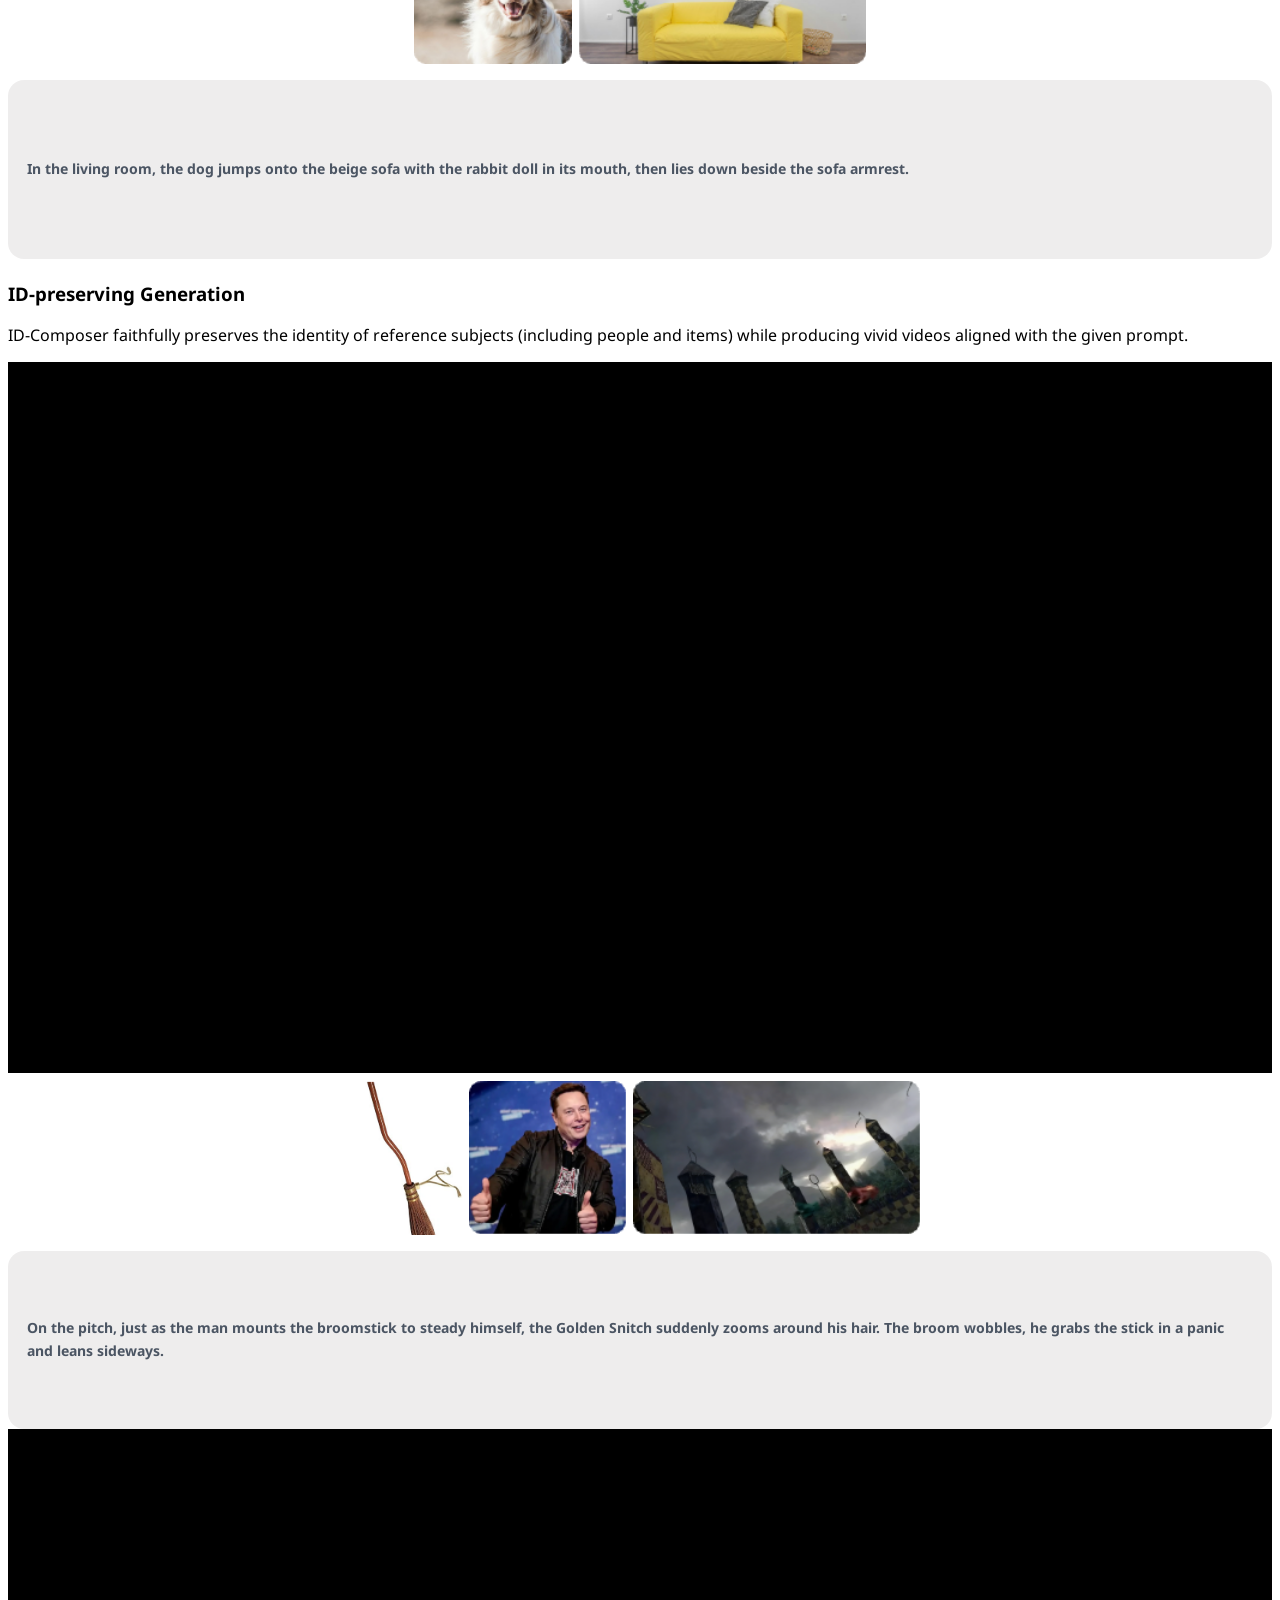
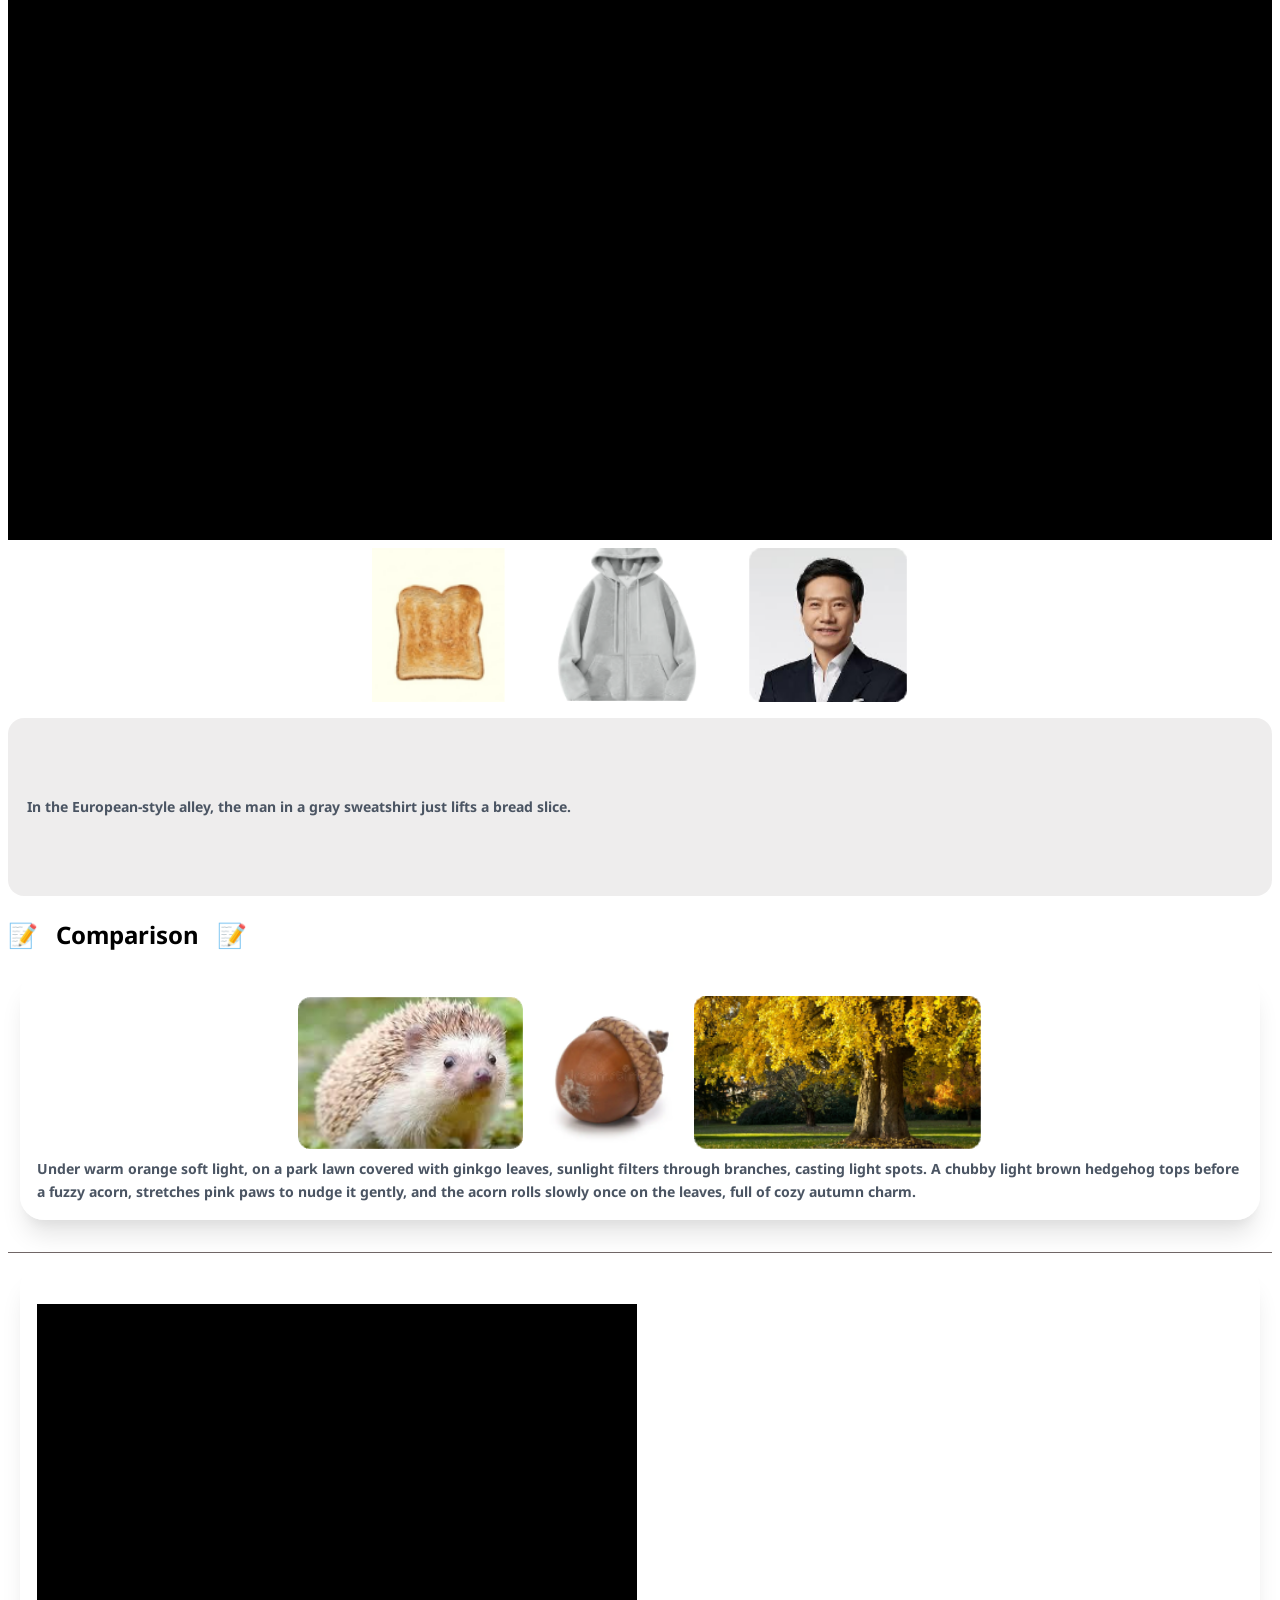
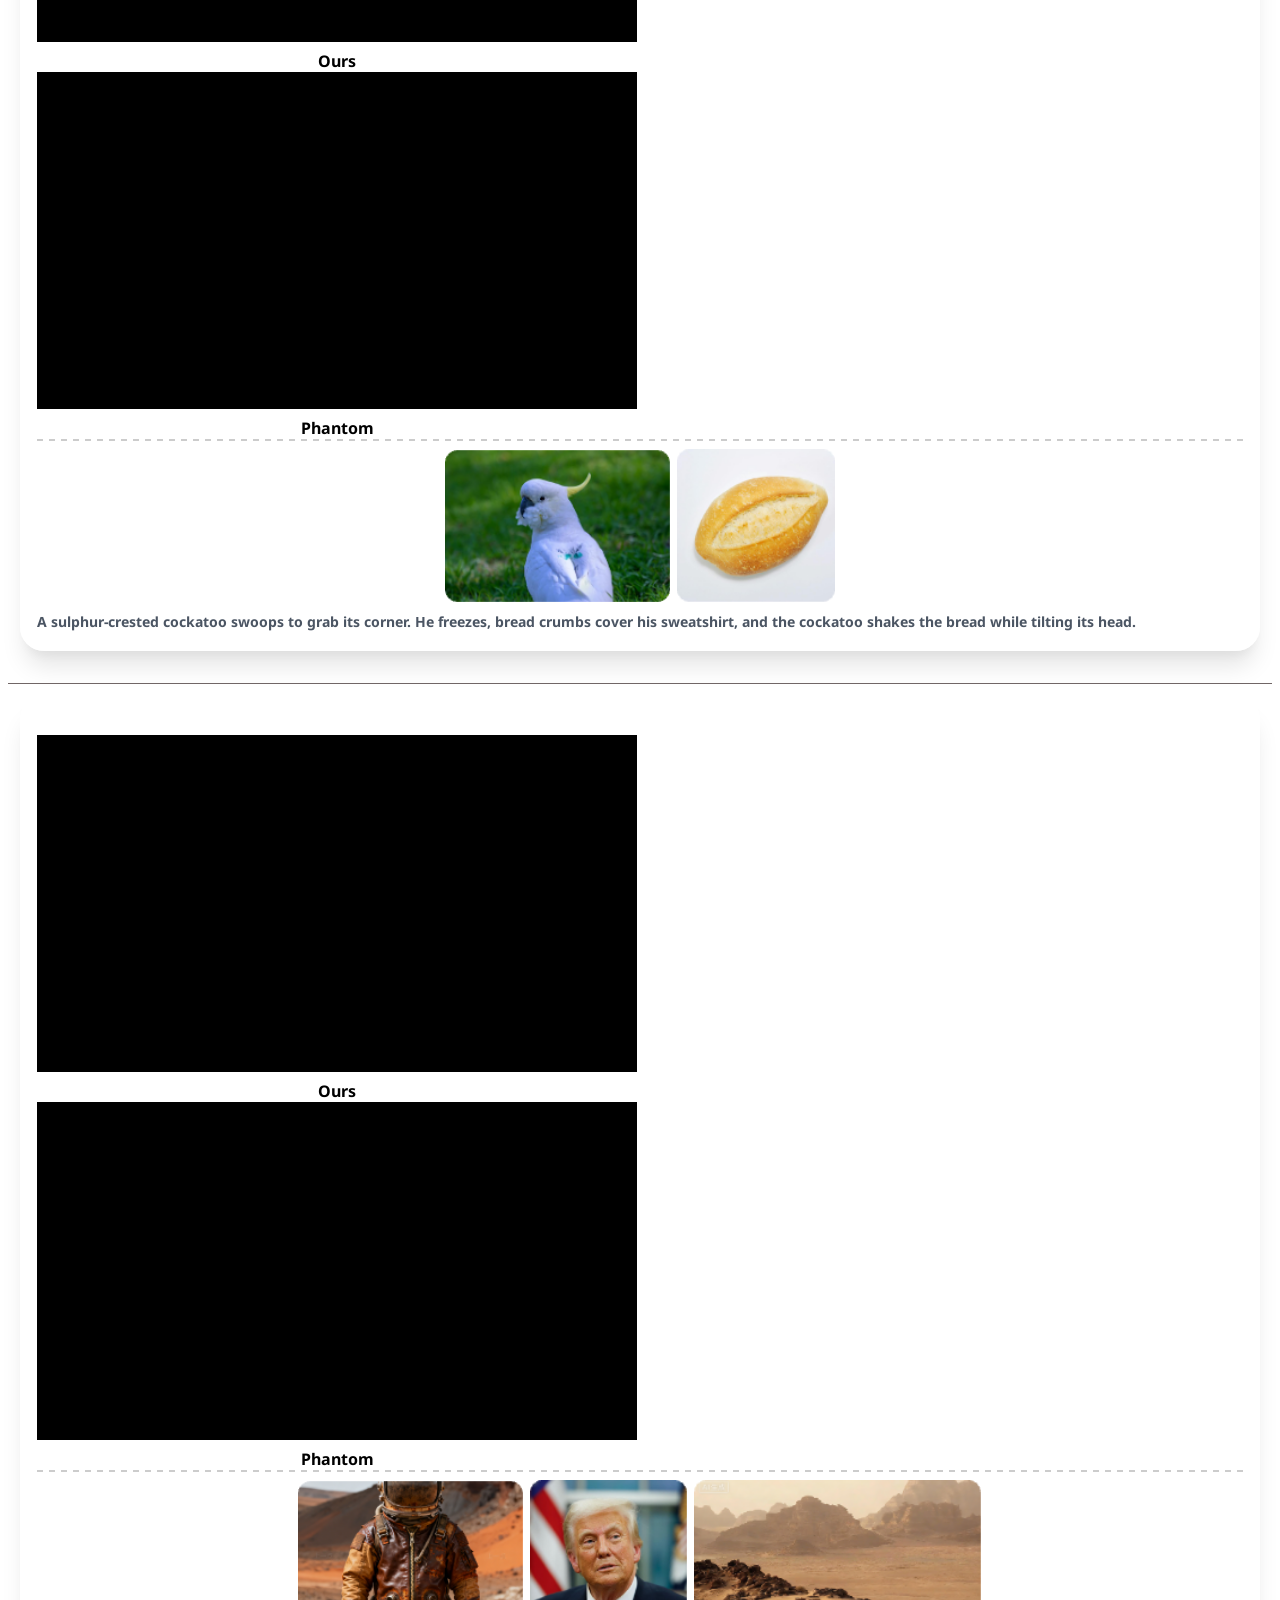
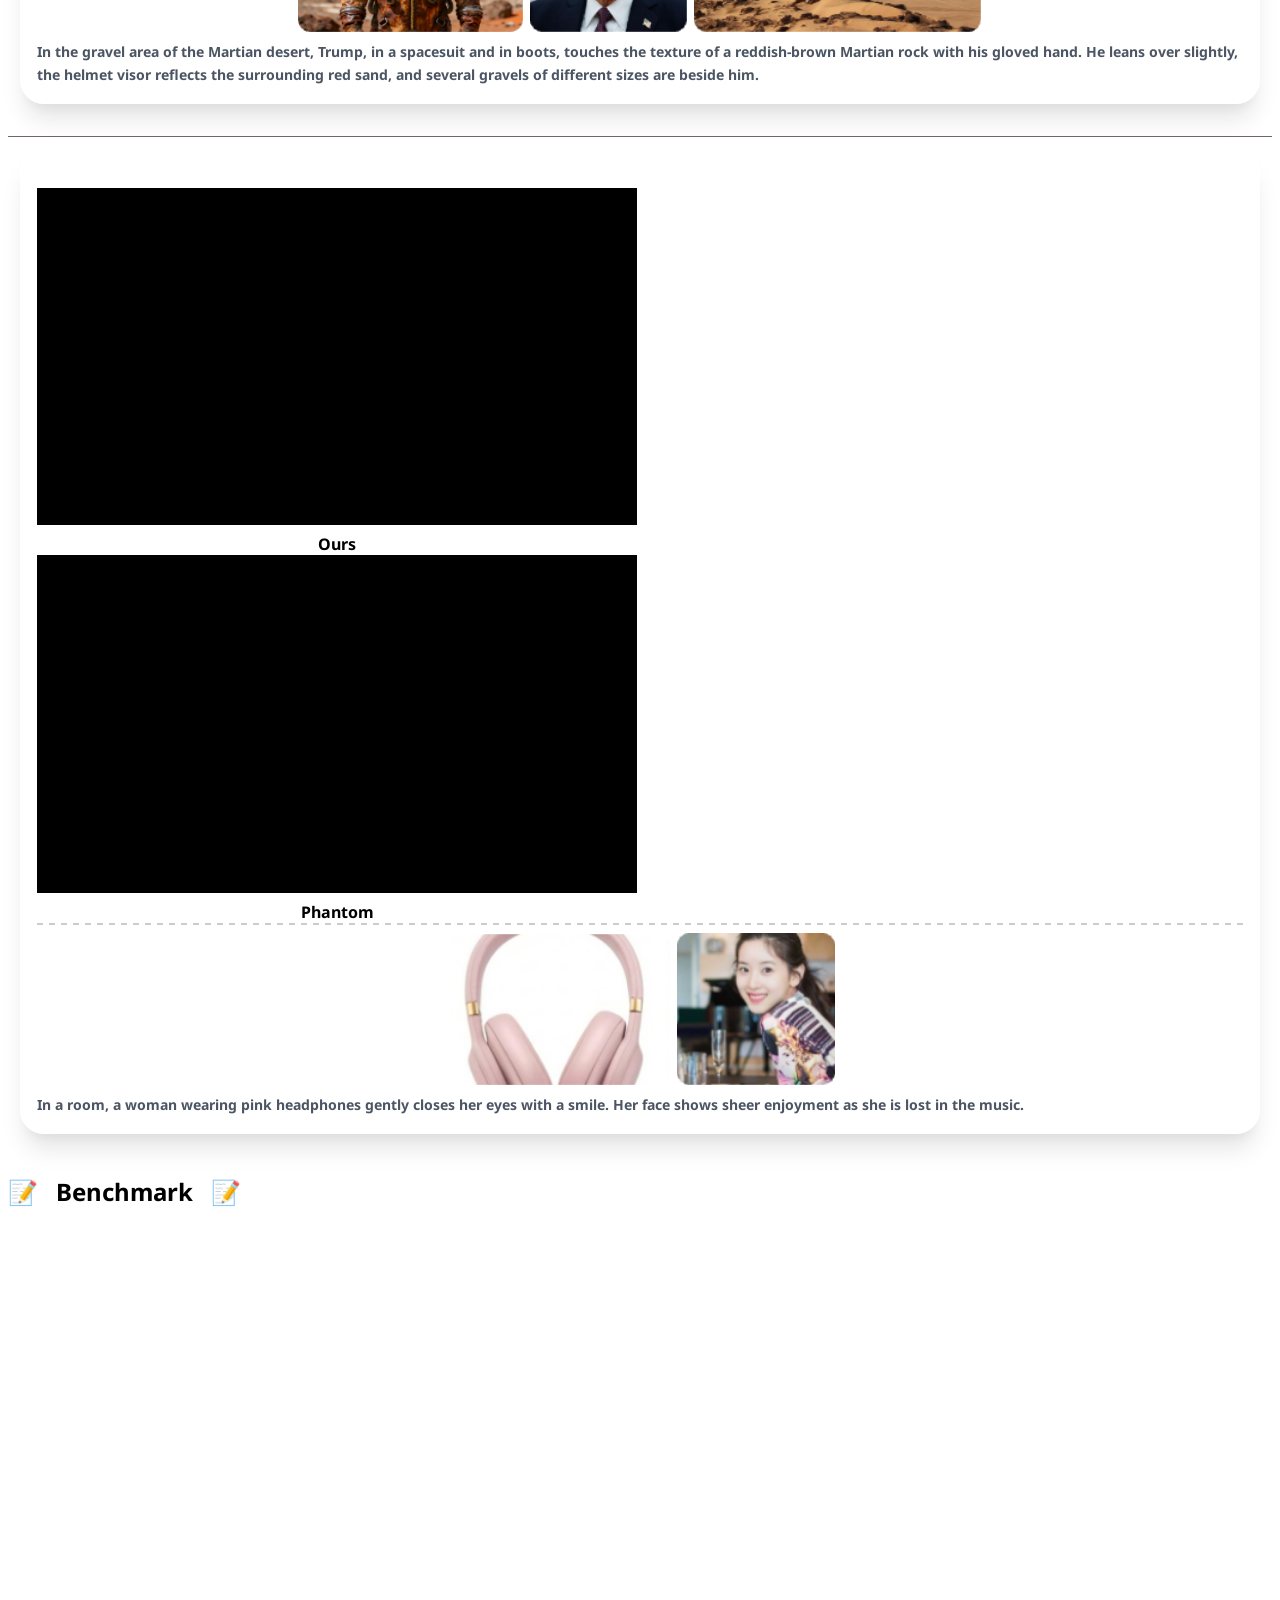
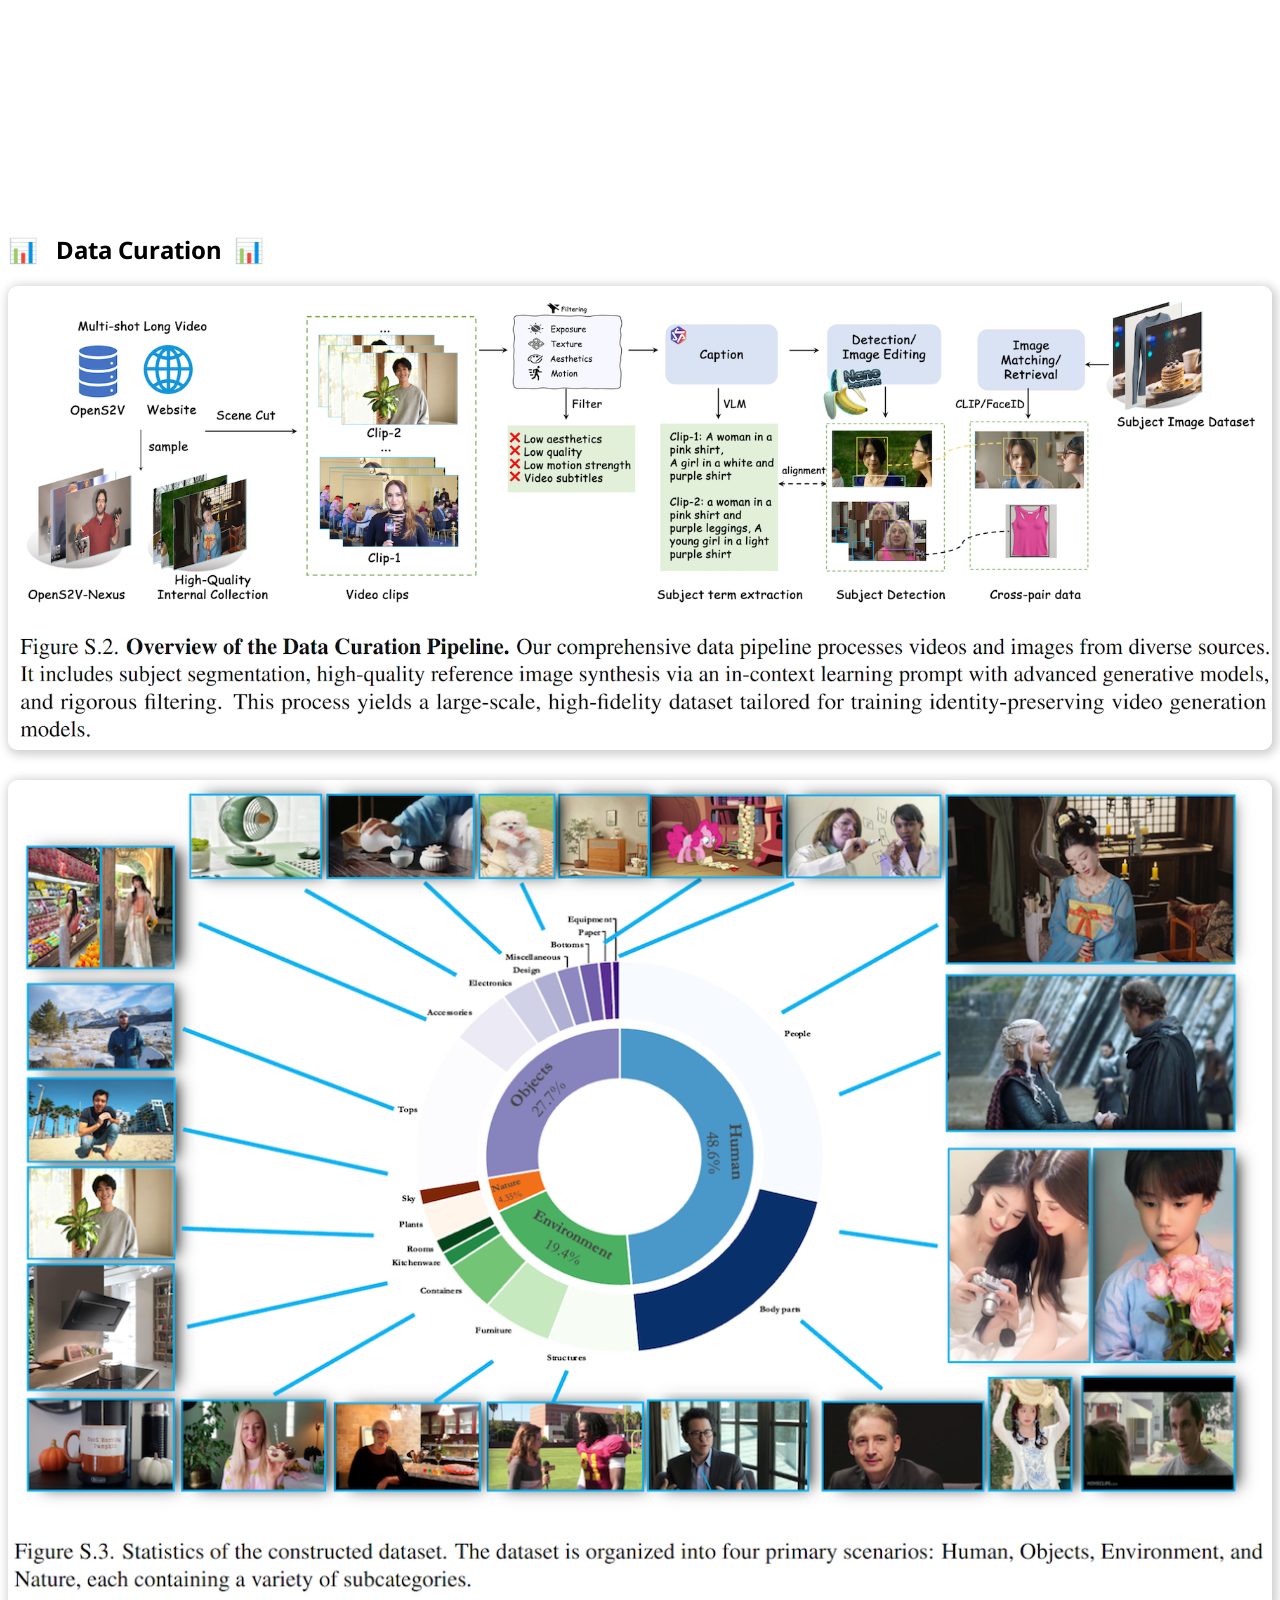
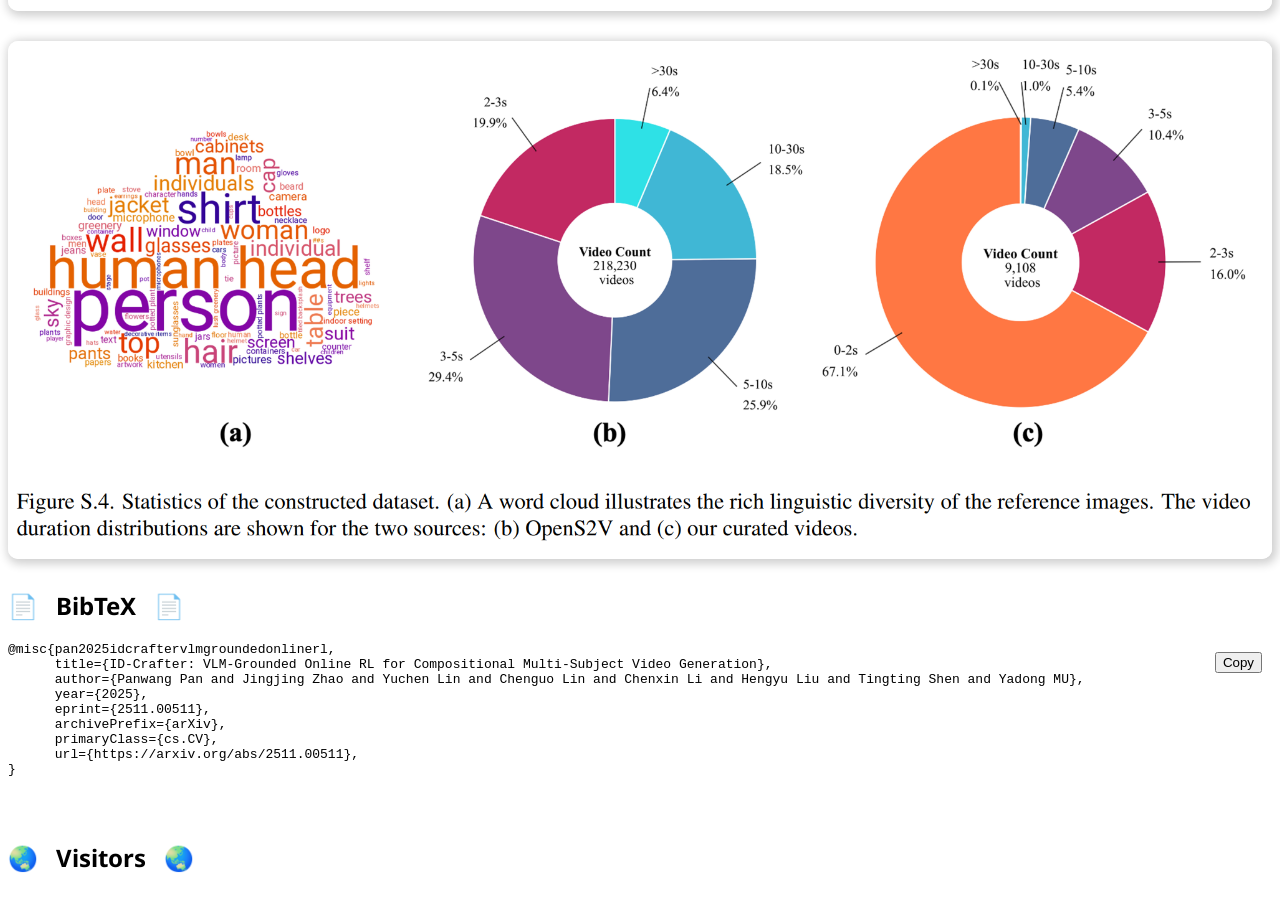
==== commit 79143f93: "update style" ====
--- a/index.html
+++ b/index.html
@@ -756,7 +756,7 @@
 
 
 
-    <section class="section">
+    <section id="bibtex" class="section">
       <div class="container is-max-desktop">
         <div class="columns is-centered">
           <div class="column is-full-width">
@@ -785,14 +785,16 @@
     </section>
 
   <!-- Section -1: Footer -->
-  <footer id="bibtex" class="footer">
-    <div class="container is-max-desktop">
+  <footer class="footer">
+    <div class="container is-max-widescreen">
+      <div class="columns is-centered">
         <div class="column is-full-width has-text-centered">
           <h2 class="title is-3"> 🌏&nbsp;&nbsp; Visitors &nbsp;&nbsp;🌏</h2>
           <div style="width: 100%;">
               <script type='text/javascript' id='clustrmaps' src='//cdn.clustrmaps.com/map_v2.js?cl=433a4d&w=a&t=n&d=bT5YYf1txKB1A4SCRufy8-sJ-uPVVRY7aurb3OHJ8nk&co=ffffff&cmo=30d9e6&cmn=f048ab&ct=808080'></script>
           </div>
         </div>
+      </div>
     </div>
   </footer>
 
--- a/static/css/index.css
+++ b/static/css/index.css
@@ -410,19 +410,19 @@
 .sidebar {
   position: fixed;
   left: 14px;
-  top: 50%;
+  top: 30%;
   transform: translateY(-50%);
   width: auto;
-  min-width: 160px;
+  min-width: 100px;
   z-index: 9999; /* Ensure it's on top of everything */
   display: none; /* Default hidden */
-  background: rgba(255, 255, 255, 0.35);
-  backdrop-filter: blur(16px);
-  -webkit-backdrop-filter: blur(16px);
-  padding: 24px 12px;
+  /* background: rgba(255, 255, 255, 0.2); */
+  /* backdrop-filter: blur(16px); */
+  /* -webkit-backdrop-filter: blur(16px); */
+  padding: 10px 5px;
   border-radius: 20px;
   box-shadow: 0 8px 32px 0 rgba(31, 38, 135, 0.07);
-  border: 1px solid rgba(255, 255, 255, 0.4);
+  /* border: 1px solid rgba(255, 255, 255, 0.4); */
   transition: all 0.3s ease;
 }
 
@@ -438,14 +438,14 @@
 @media screen and (min-width: 1400px) {
   .sidebar {
     /* Calculate position to align with container but stick to left */
-    left: calc(50% - 730px); /* 50% - (max-desktop-width / 2) - extra-margin */
+    left: calc(50% - 700px); /* 50% - (max-desktop-width / 2) - extra-margin */
   }
 }
 
 /* Adjust for very wide screens if needed */
 @media screen and (min-width: 1600px) {
   .sidebar {
-    left: calc(50% - 800px);
+    left: calc(50% - 770px);
   }
 }
 
@@ -455,7 +455,7 @@
   margin: 0;
   display: flex;
   flex-direction: column;
-  gap: 6px;
+  gap: 2px;
 }
 
 .sidebar-nav li a {
@@ -465,8 +465,8 @@
   font-size: 0.9rem;
   transition: all 0.2s ease;
   display: block;
-  padding: 10px 20px;
-  border-radius: 12px;
+  padding: 8px 10px; 
+  border-radius: 6px;
   position: relative;
   letter-spacing: 0.02em;
 }
@@ -482,7 +482,7 @@
 .sidebar-nav li a::before {
   content: '';
   position: absolute;
-  left: 8px;
+  left: 3px;
   top: 50%;
   transform: translateY(-50%) scaleY(0);
   height: 16px;
@@ -490,6 +490,7 @@
   background-color: #3273dc;
   border-radius: 2px;
   transition: transform 0.2s ease;
+  margin-top: 0;
 }
 
 .sidebar-nav li a:hover::before {
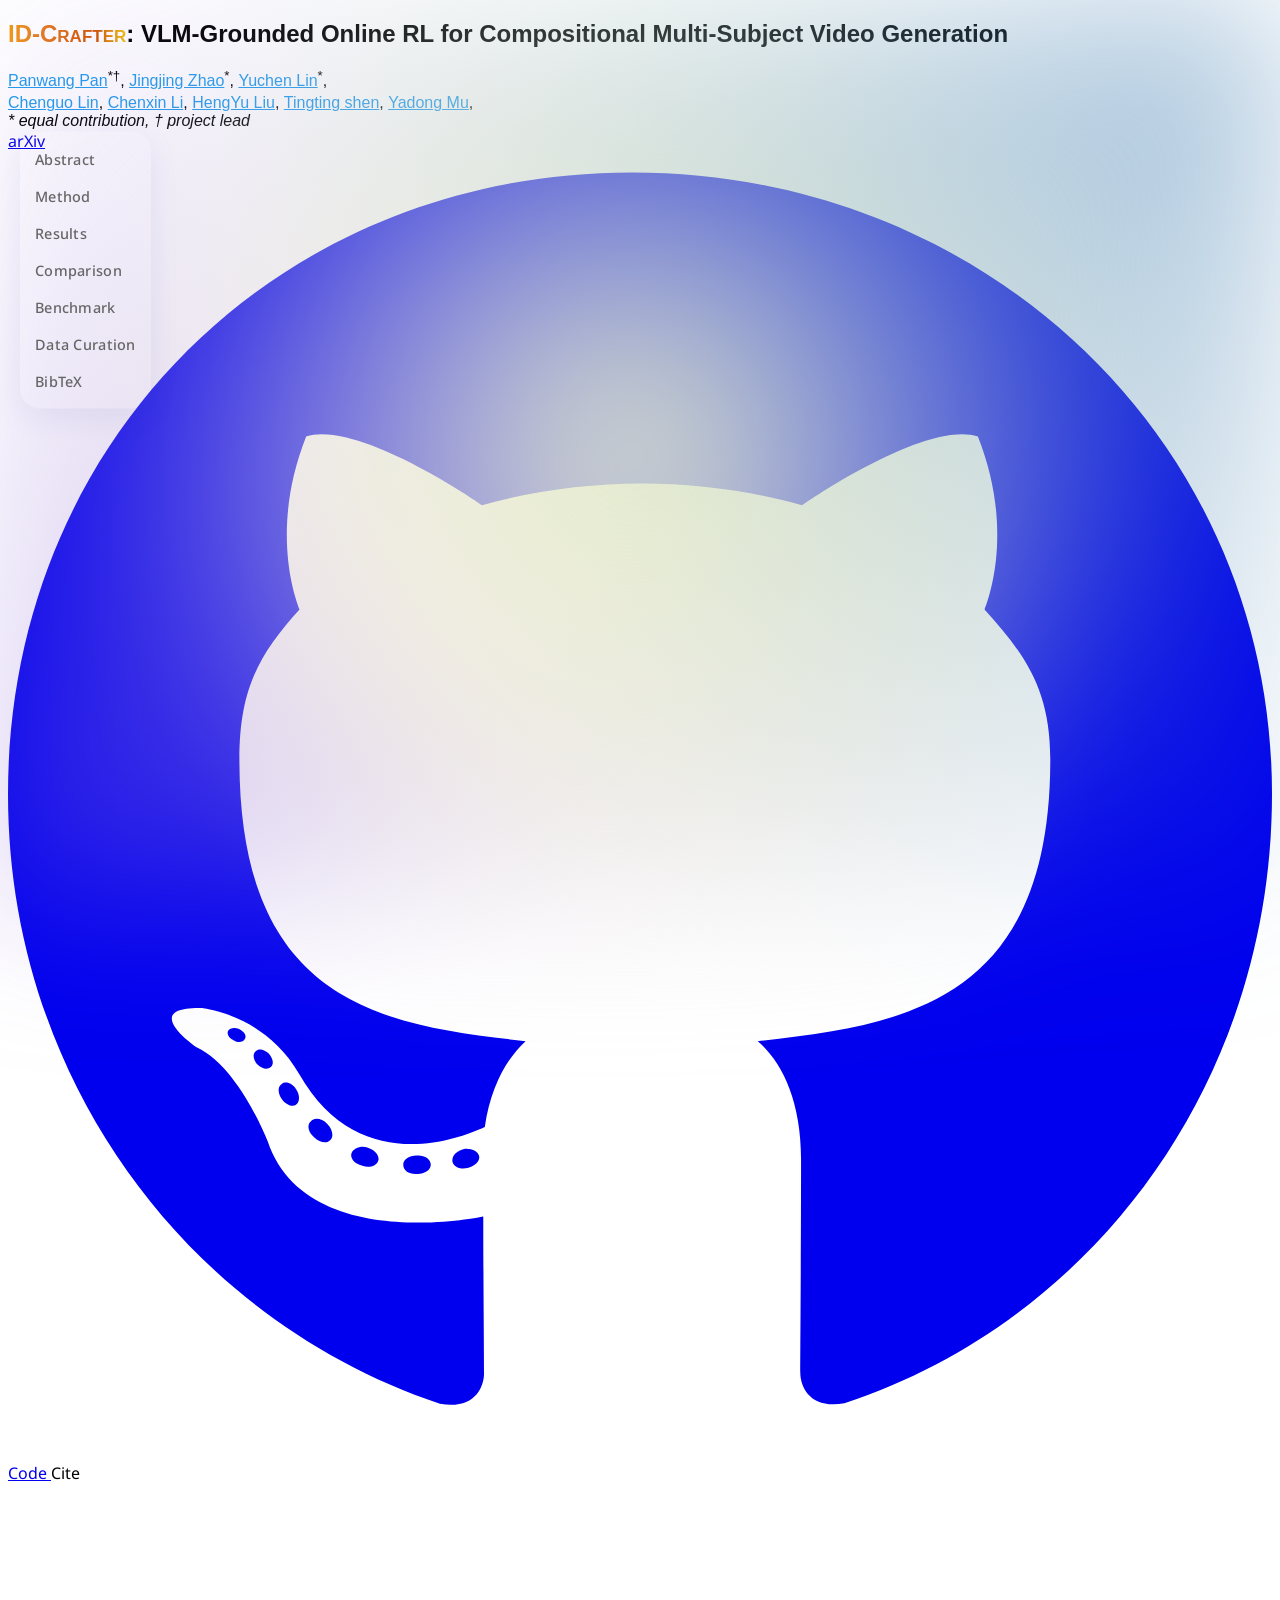
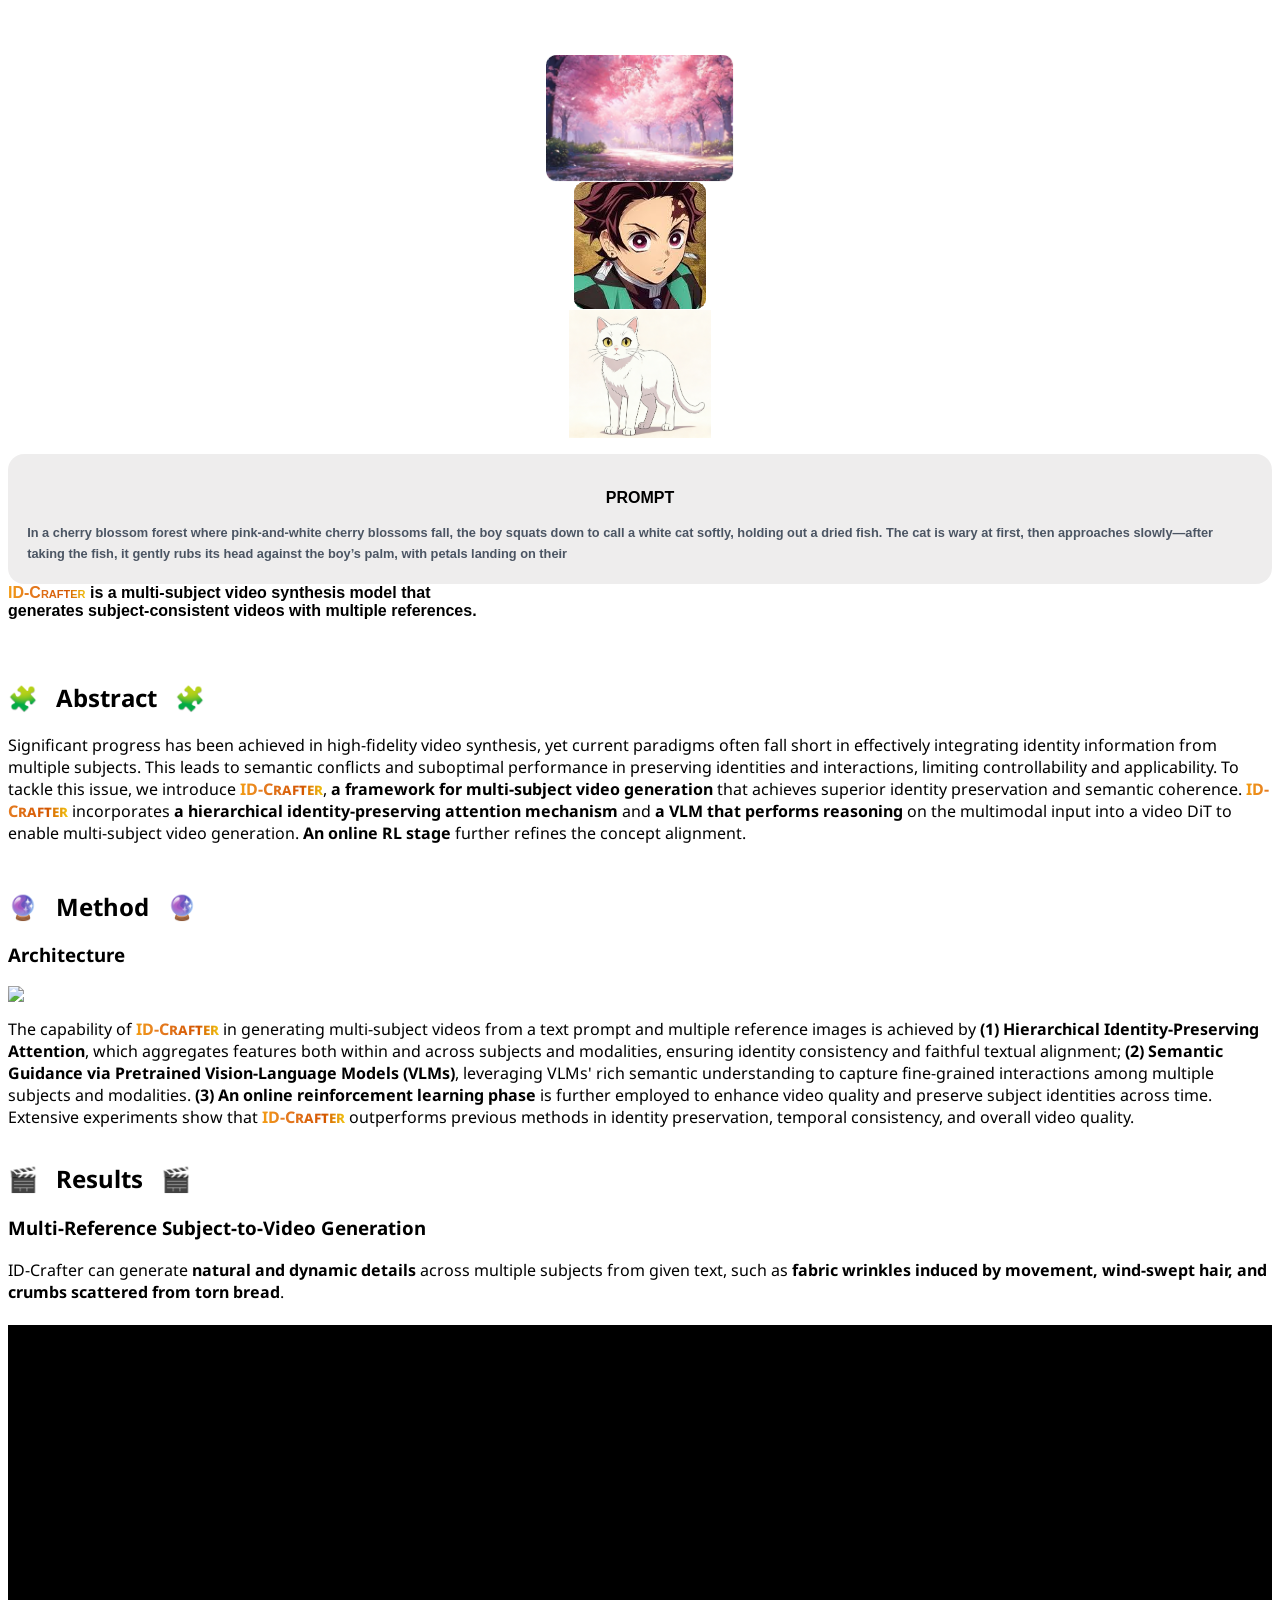
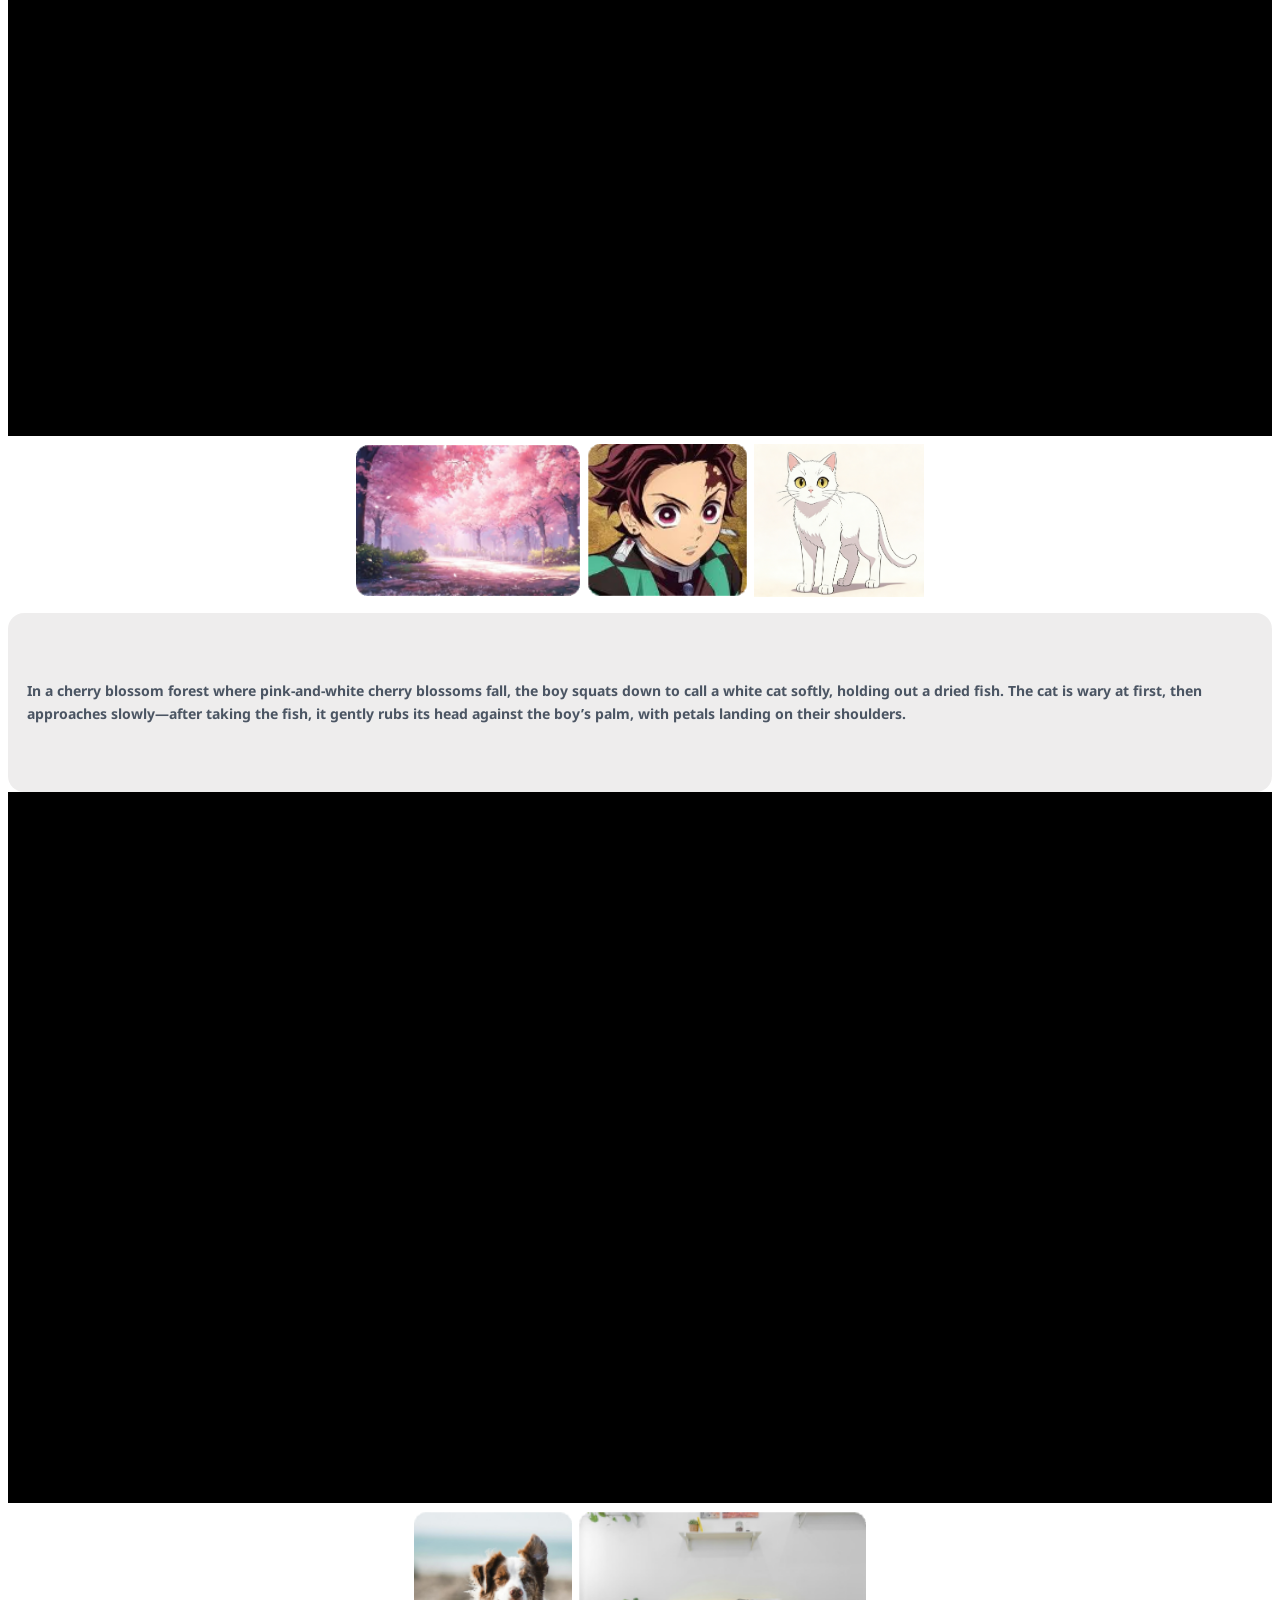
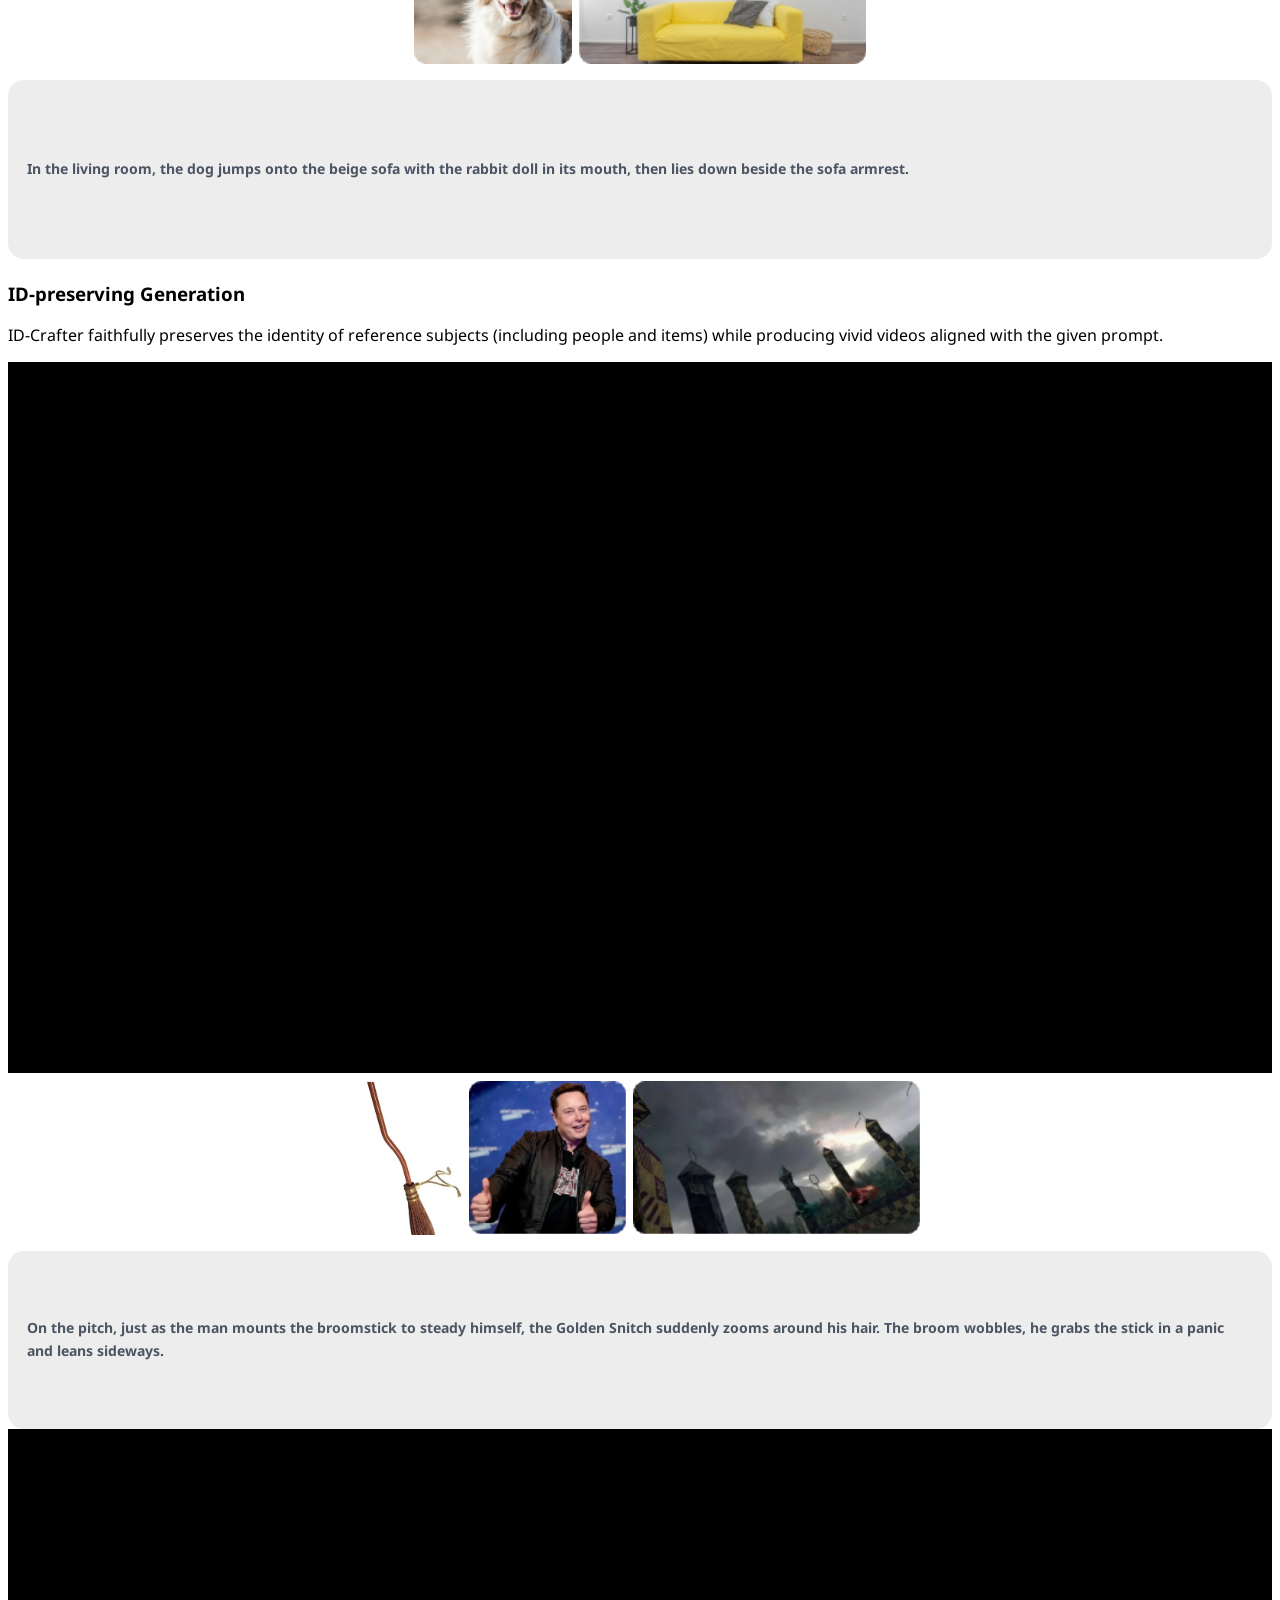
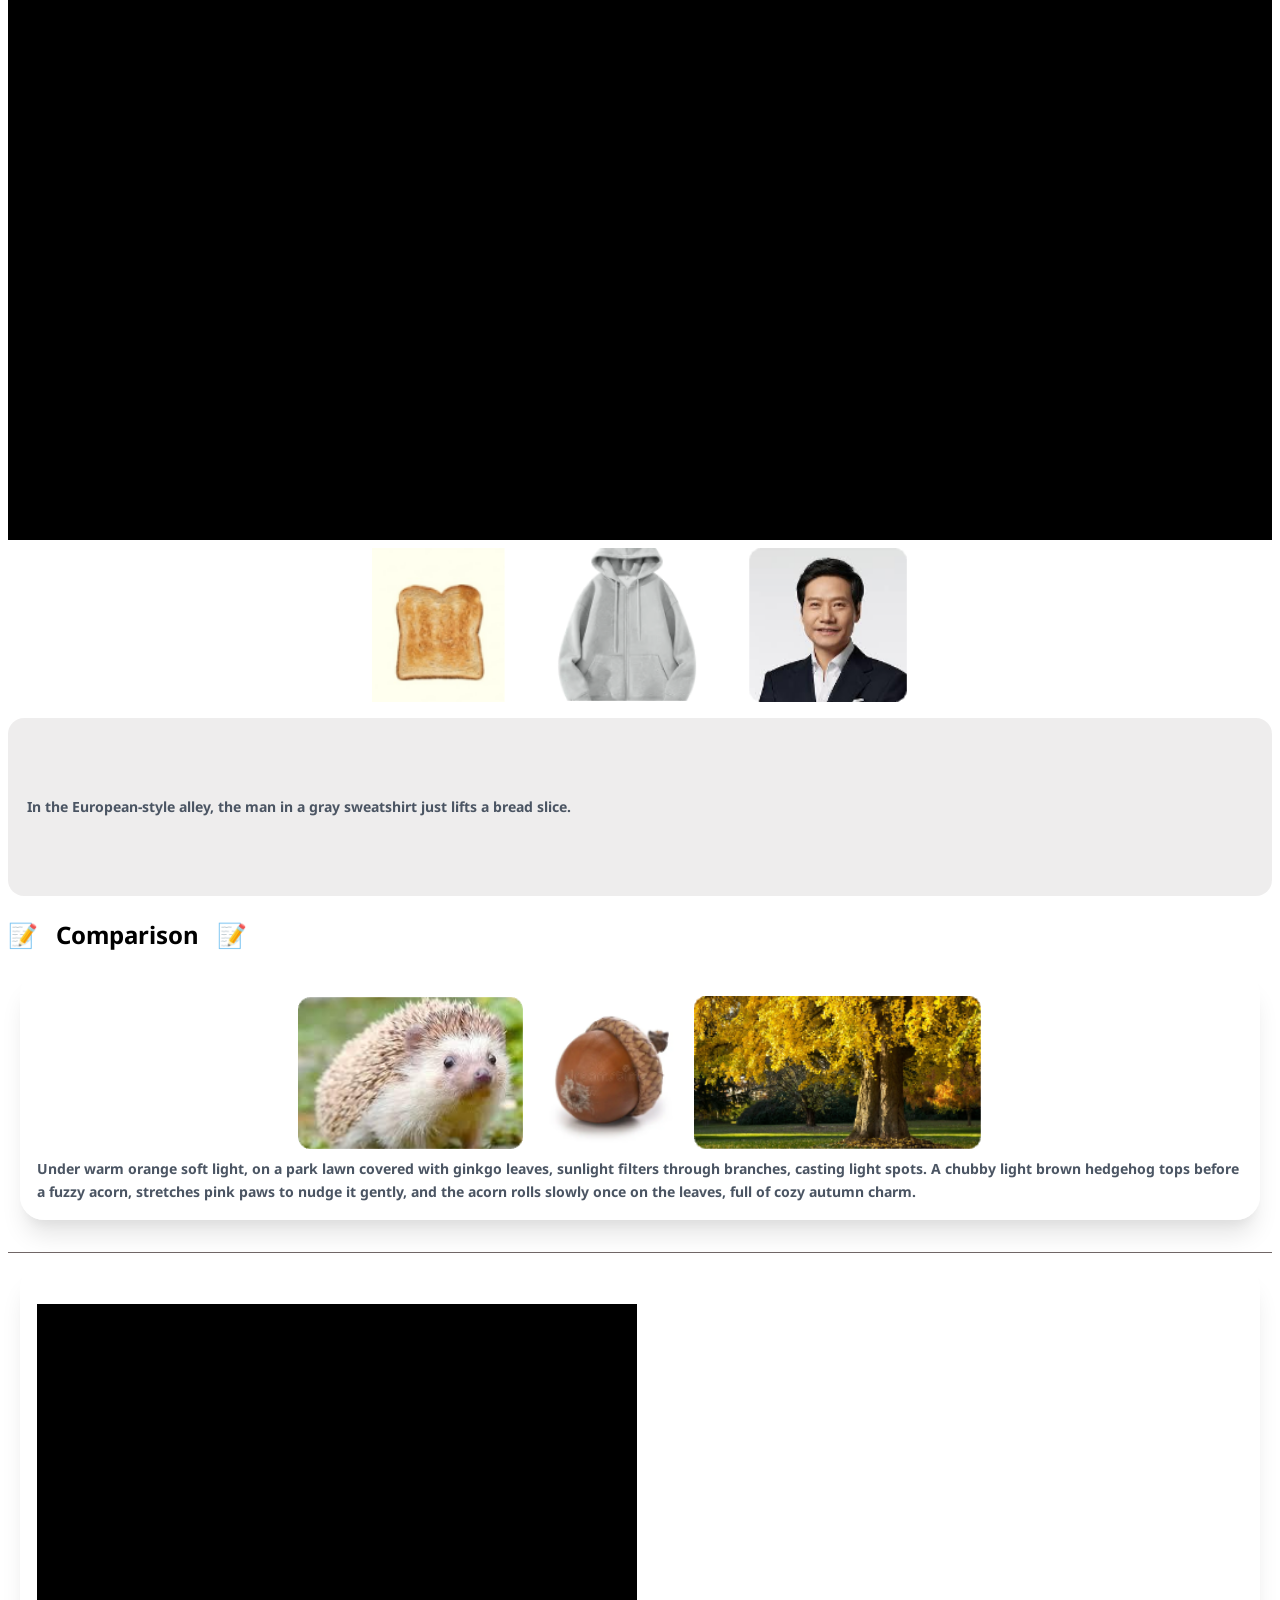
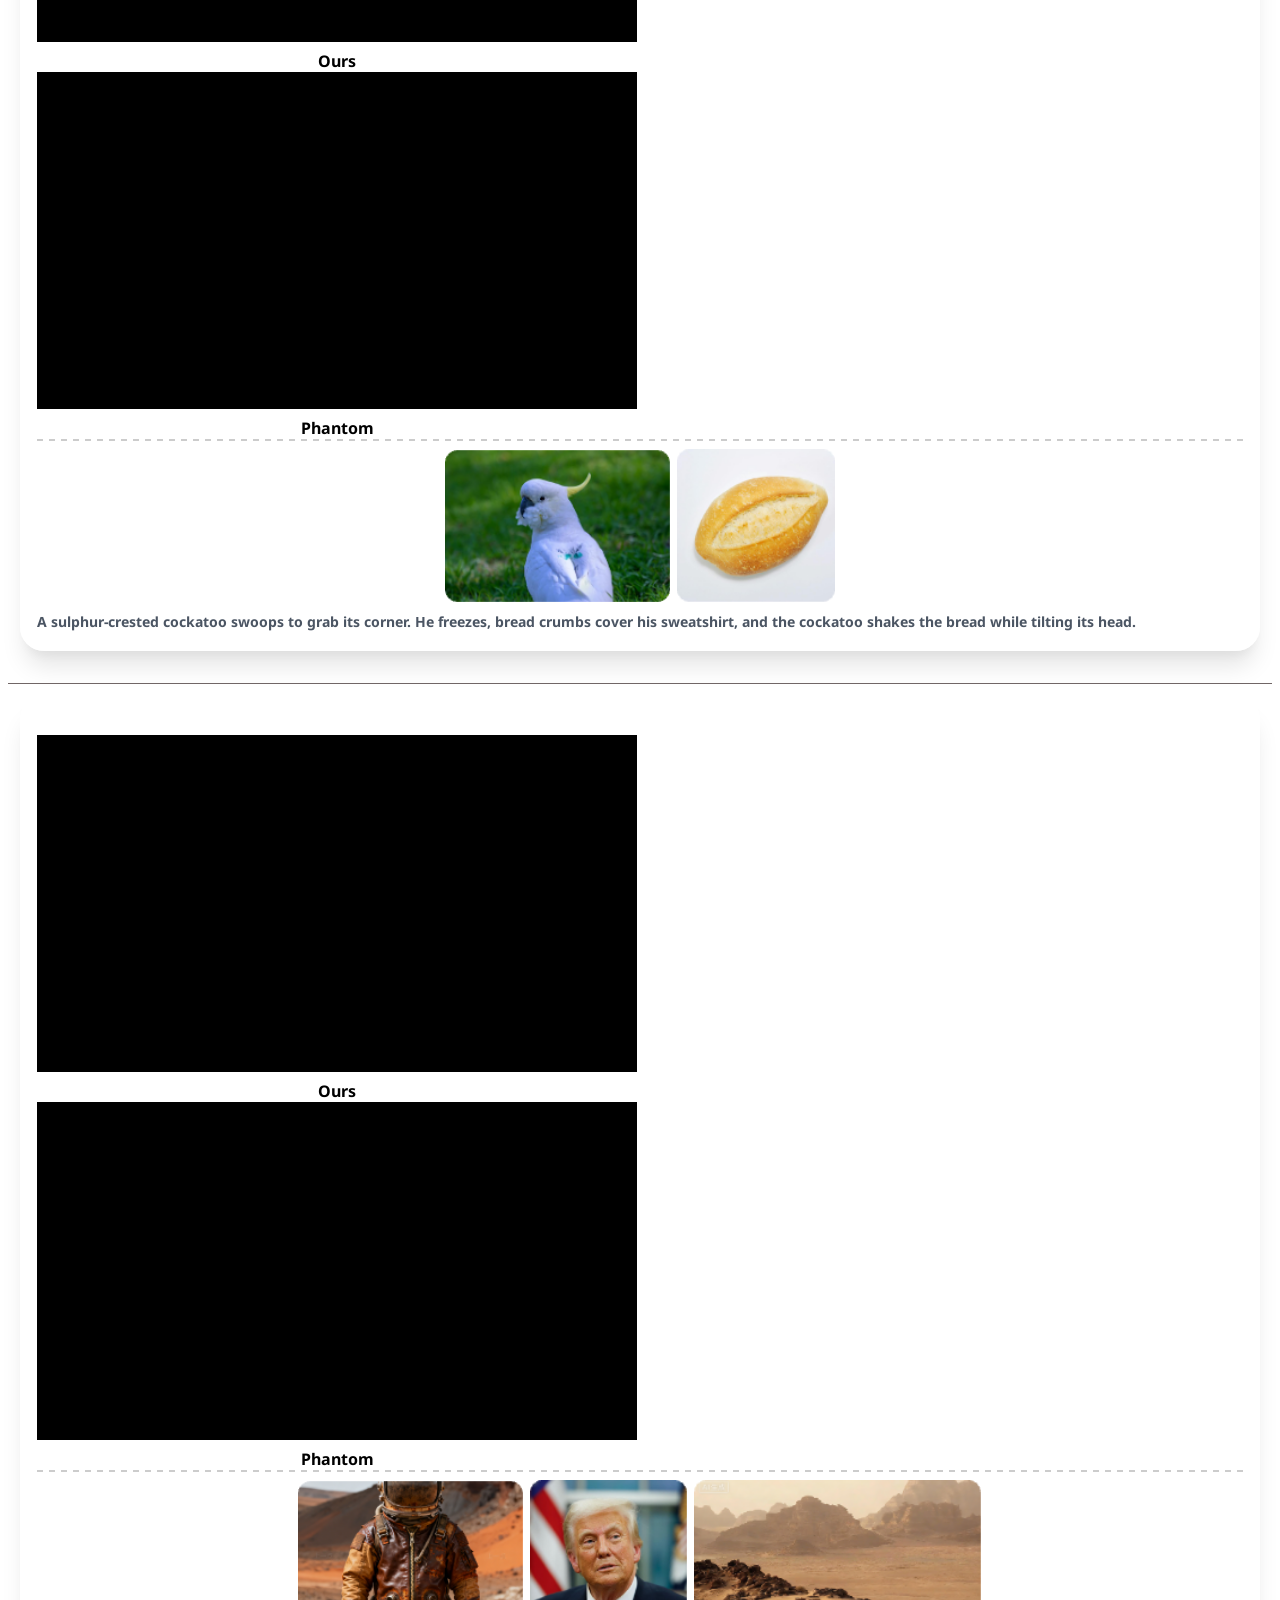
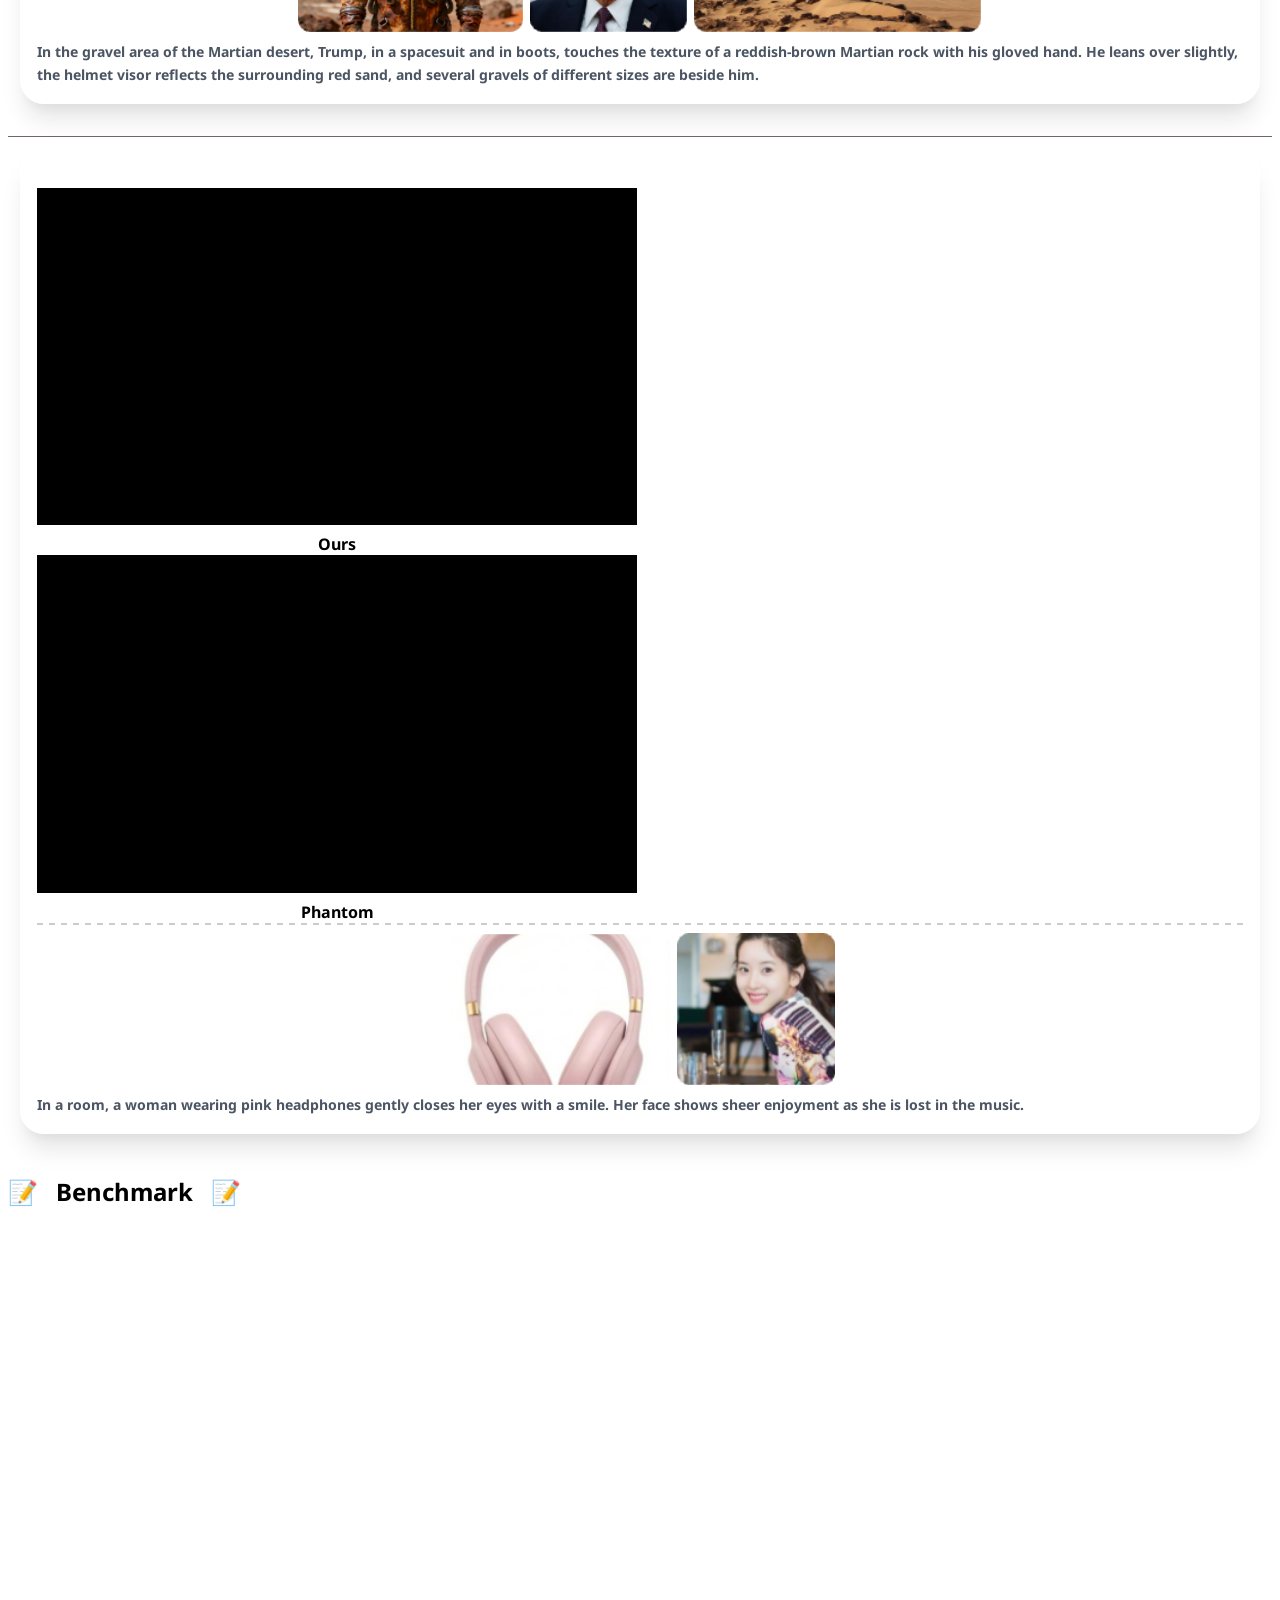
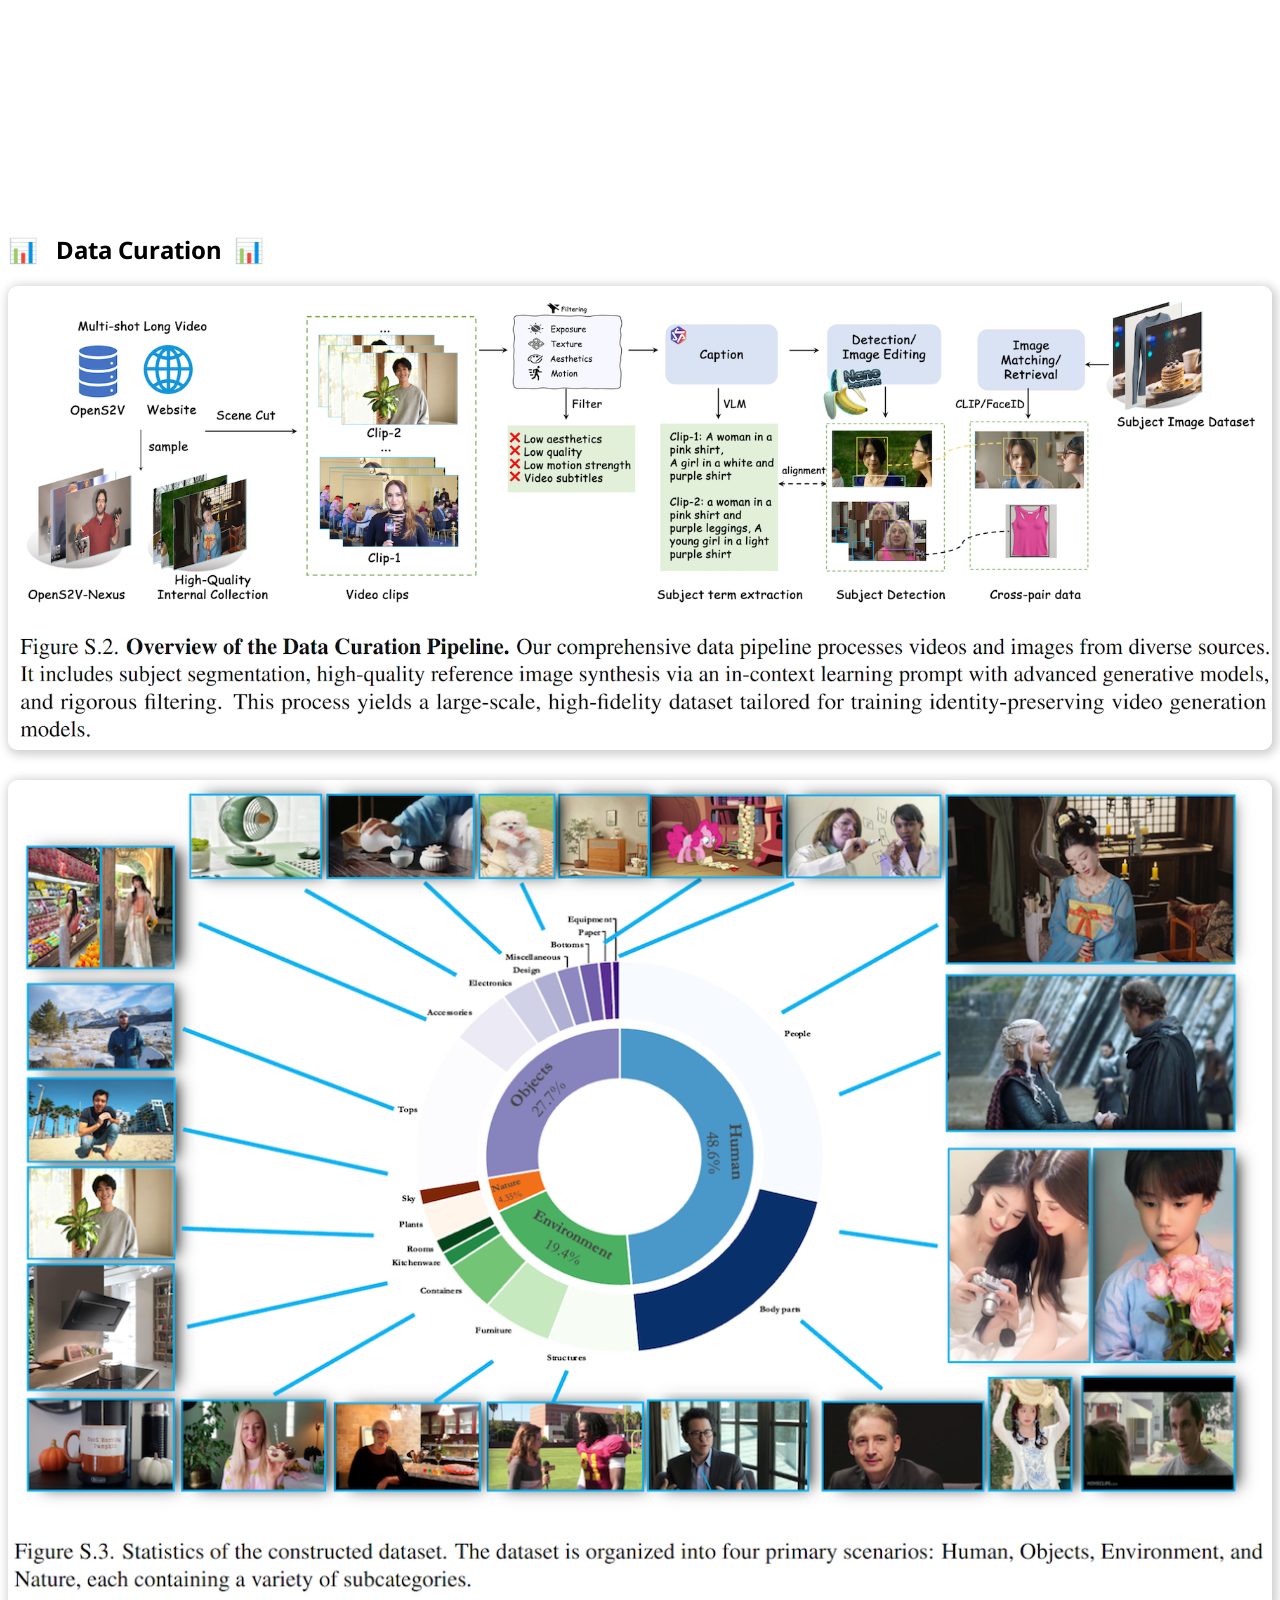
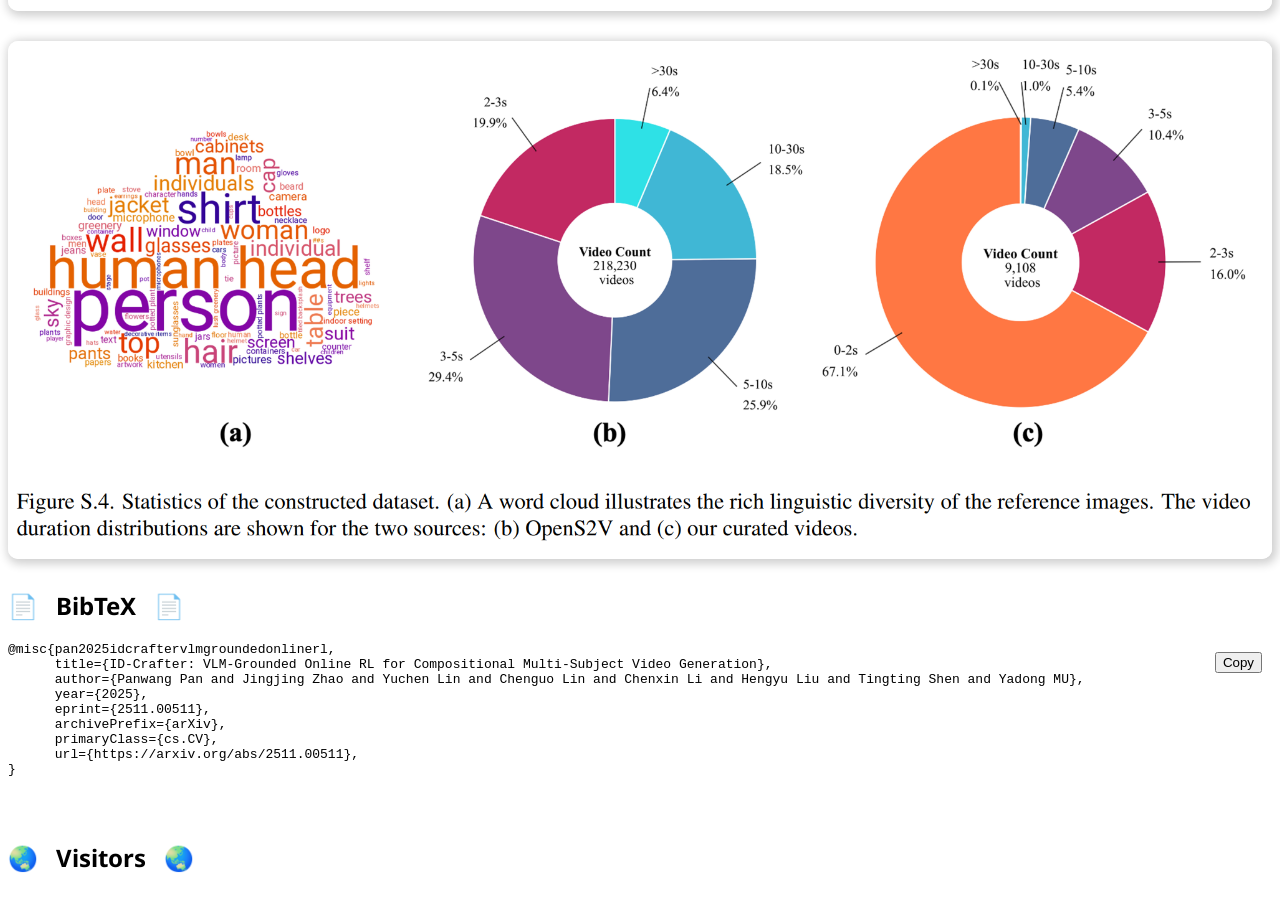
==== commit 208f4ea9: "renname ID-Composer to  ID-Crafter" ====
--- a/index.html
+++ b/index.html
@@ -4,7 +4,7 @@
 <head>
   <meta charset="utf-8">
   <meta name="viewport" content="width=device-width, initial-scale=1">
-  <title>ID-Composer</title>
+  <title>ID-Crafter</title>
 
   <link href="https://fonts.googleapis.com/css?family=Google+Sans|Noto+Sans|Castoro" rel="stylesheet">
 
@@ -27,7 +27,7 @@
       var btn = document.getElementById('cite-btn');
       if (!btn) return;
       var bibtex = '@misc{pan2025idcraftervlmgroundedonlinerl,\n' +
-        '  title={ID-Composer: VLM-Grounded Online RL for Compositional Multi-Subject Video Generation},\n' +
+        '  title={ID-Crafter: VLM-Grounded Online RL for Compositional Multi-Subject Video Generation},\n' +
         '  author={Panwang Pan and Jingjing Zhao and Yuchen Lin and Chenguo Lin and Chenxin Li and Hengyu Liu and Tingting Shen and Yadong MU},\n' +
         '  year={2025},\n' +
         '  eprint={2511.00511},\n' +
@@ -215,7 +215,7 @@
 
             <!-- Title -->
             <h1 class="title is-2 publication-title">
-              <span class="morphing-text model-name"><b>ID-Composer</b></span>:
+              <span class="morphing-text model-name"><b>ID-Crafter</b></span>:
               <span>VLM-Grounded Online RL for Compositional Multi-Subject Video Generation</span>
             </h1>
             <div class="is-size-5 publication-authors">
@@ -257,7 +257,7 @@
                 </a>
               </span>
               <span class="link-block">
-                <a href="https://github.com/paulpanwang/IDComposer"
+                <a href="https://github.com/paulpanwang/ID-Crafter"
                   class="external-link button is-normal is-rounded is-dark">
                   <span class="icon"><svg class="svg-inline--fa fa-github fa-w-16" aria-hidden="true" focusable="false"
                       data-prefix="fab" data-icon="github" role="img" xmlns="http://www.w3.org/2000/svg"
@@ -322,7 +322,7 @@
             </div>
           </div>
           <div class="subtitle has-text-centered ">
-            <span class="morphing-text model-name"><b>ID-Composer</b></span> <b>is a multi-subject video synthesis model
+            <span class="morphing-text model-name"><b>ID-Crafter</b></span> <b>is a multi-subject video synthesis model
               that</b>
             <br>
             <b>generates subject-consistent videos with multiple references. </b>
@@ -347,11 +347,11 @@
               short in effectively integrating identity information from multiple subjects. This leads to semantic
               conflicts and suboptimal
               performance in preserving identities and interactions, limiting controllability and applicability. To
-              tackle this issue, we introduce <span class="morphing-text model-name"><b>ID-Composer</b></span>, <b>a
+              tackle this issue, we introduce <span class="morphing-text model-name"><b>ID-Crafter</b></span>, <b>a
                 framework for multi-subject video generation</b> that achieves superior identity preservation and
               semantic
               coherence.
-              <!-- <span class="morphing-text model-name"><b>ID-Composer</b></span> integrates three key components:
+              <!-- <span class="morphing-text model-name"><b>ID-Crafter</b></span> integrates three key components:
             </p>
             <p>
               (i) <b>a hierarchical identity-preserving attention mechanism</b> that progressively aggregates features
@@ -367,18 +367,18 @@
               the model for critical concepts.
             </p> -->
 
-              <span class="morphing-text model-name"><b>ID-Composer</b></span> incorporates <b>a hierarchical
+              <span class="morphing-text model-name"><b>ID-Crafter</b></span> incorporates <b>a hierarchical
                 identity-preserving attention mechanism</b> and <b>a VLM that performs reasoning</b> on the multimodal
               input into a video DiT to enable multi-subject video generation. <b>An online RL stage</b> further refines
               the concept alignment.
               <!-- Furthermore, we construct a new dataset to facilitate robust training and evaluation. -->
               <!-- <br>Extensive experiments demonstrate that <span
-                class="morphing-text model-name"><b>ID-Composer</b></span>,
+                class="morphing-text model-name"><b>ID-Crafter</b></span>,
               establishes new state-of-the-art performance on multi-subject
               video generation benchmarks, excelling in identity preservation, temporal consistency, and overall video
               quality. -->
 
-              <!-- <span class="morphing-text model-name"><b>ID-Composer</b></span>, <b>a novel framework that addresses this gap by tackling multi-subject video generation from a text prompt and reference images</b>. This task is challenging as it requires preserving subject identities, integrating semantics across subjects and modalities, and maintaining temporal consistency. -->
+              <!-- <span class="morphing-text model-name"><b>ID-Crafter</b></span>, <b>a novel framework that addresses this gap by tackling multi-subject video generation from a text prompt and reference images</b>. This task is challenging as it requires preserving subject identities, integrating semantics across subjects and modalities, and maintaining temporal consistency. -->
           </div>
         </div>
       </div>
@@ -398,7 +398,7 @@
           <div class="content has-text-justified">
             <img loading="lazy" src="./assets/images/method.png" width="100%" class="center-img" />
             <p>
-              The capability of <span class="morphing-text model-name"><b>ID-Composer</b></span> in generating
+              The capability of <span class="morphing-text model-name"><b>ID-Crafter</b></span> in generating
               multi-subject videos from a text prompt and multiple reference images is achieved by
               <b>(1) Hierarchical Identity-Preserving Attention</b>, which aggregates features both within and across
               subjects and modalities, ensuring identity consistency and faithful textual alignment;
@@ -406,7 +406,7 @@
               understanding to capture fine-grained interactions among multiple subjects and modalities.
               <b>(3) An online reinforcement learning phase</b> is further employed to enhance video quality and
               preserve subject identities across time. Extensive experiments show that <span
-                class="morphing-text model-name"><b>ID-Composer</b></span> outperforms previous methods in identity
+                class="morphing-text model-name"><b>ID-Crafter</b></span> outperforms previous methods in identity
               preservation, temporal consistency, and overall video quality.
             </p>
           </div>
@@ -433,7 +433,7 @@
 
           <h2 class="title is-3 has-text-centered">🎬&nbsp;&nbsp; Results &nbsp;&nbsp;🎬</h2>
           <h3 class="title is-4">Multi-Reference Subject-to-Video Generation</h3>
-          <p>ID-Composer can generate <b>natural and dynamic details</b> across multiple subjects from given text, such as
+          <p>ID-Crafter can generate <b>natural and dynamic details</b> across multiple subjects from given text, such as
             <b>fabric wrinkles induced by movement, wind-swept hair, and crumbs scattered from torn bread</b>.
           </p>
           <div class="columns is-multiline results-grid is-centered">
@@ -481,7 +481,7 @@
           <div class="columns is-multiline results-grid">
             <h3 class="title is-4">ID-preserving Generation</h3>
             <p>
-              ID-Composer faithfully preserves the identity of reference subjects (including people and items) while
+              ID-Crafter faithfully preserves the identity of reference subjects (including people and items) while
               producing vivid videos aligned with the given prompt.
             </p>
             <div class="column is-6">
@@ -801,4 +801,4 @@
   </main>
 
   
-</body>+</body>
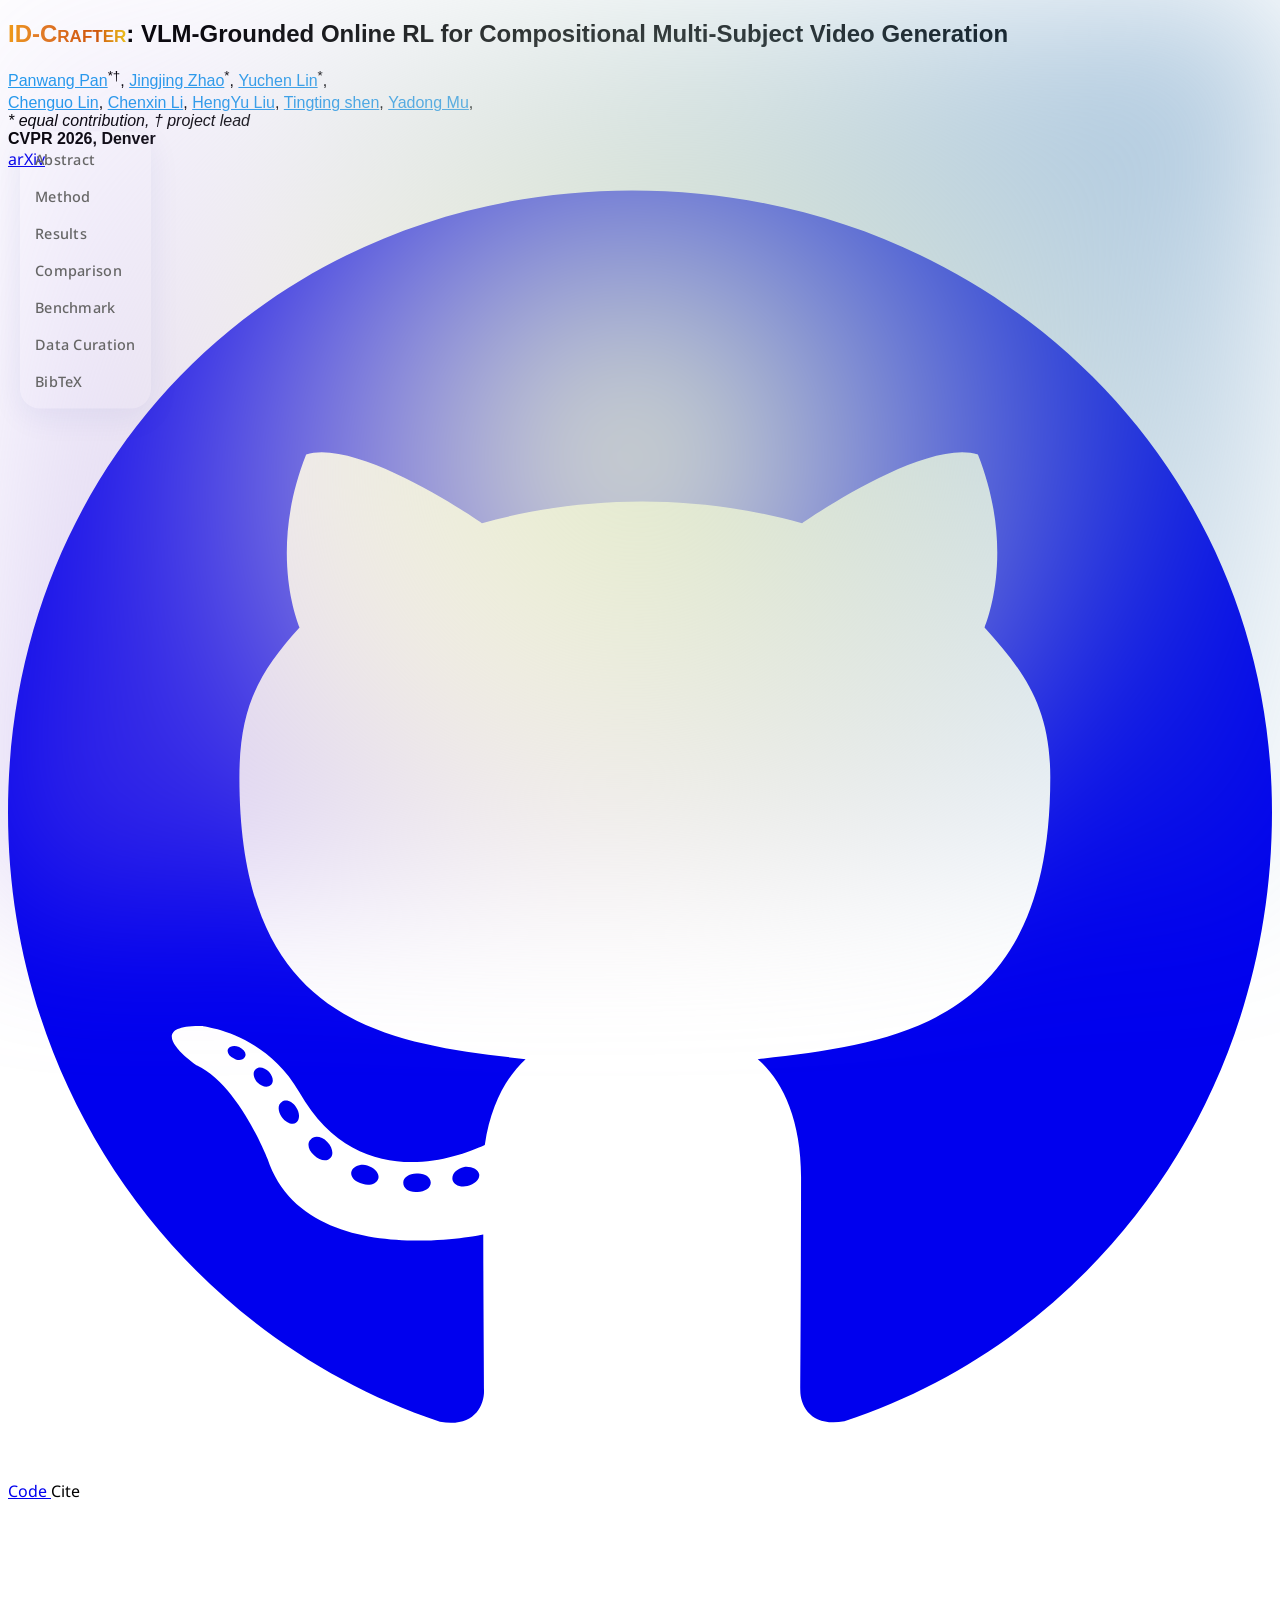
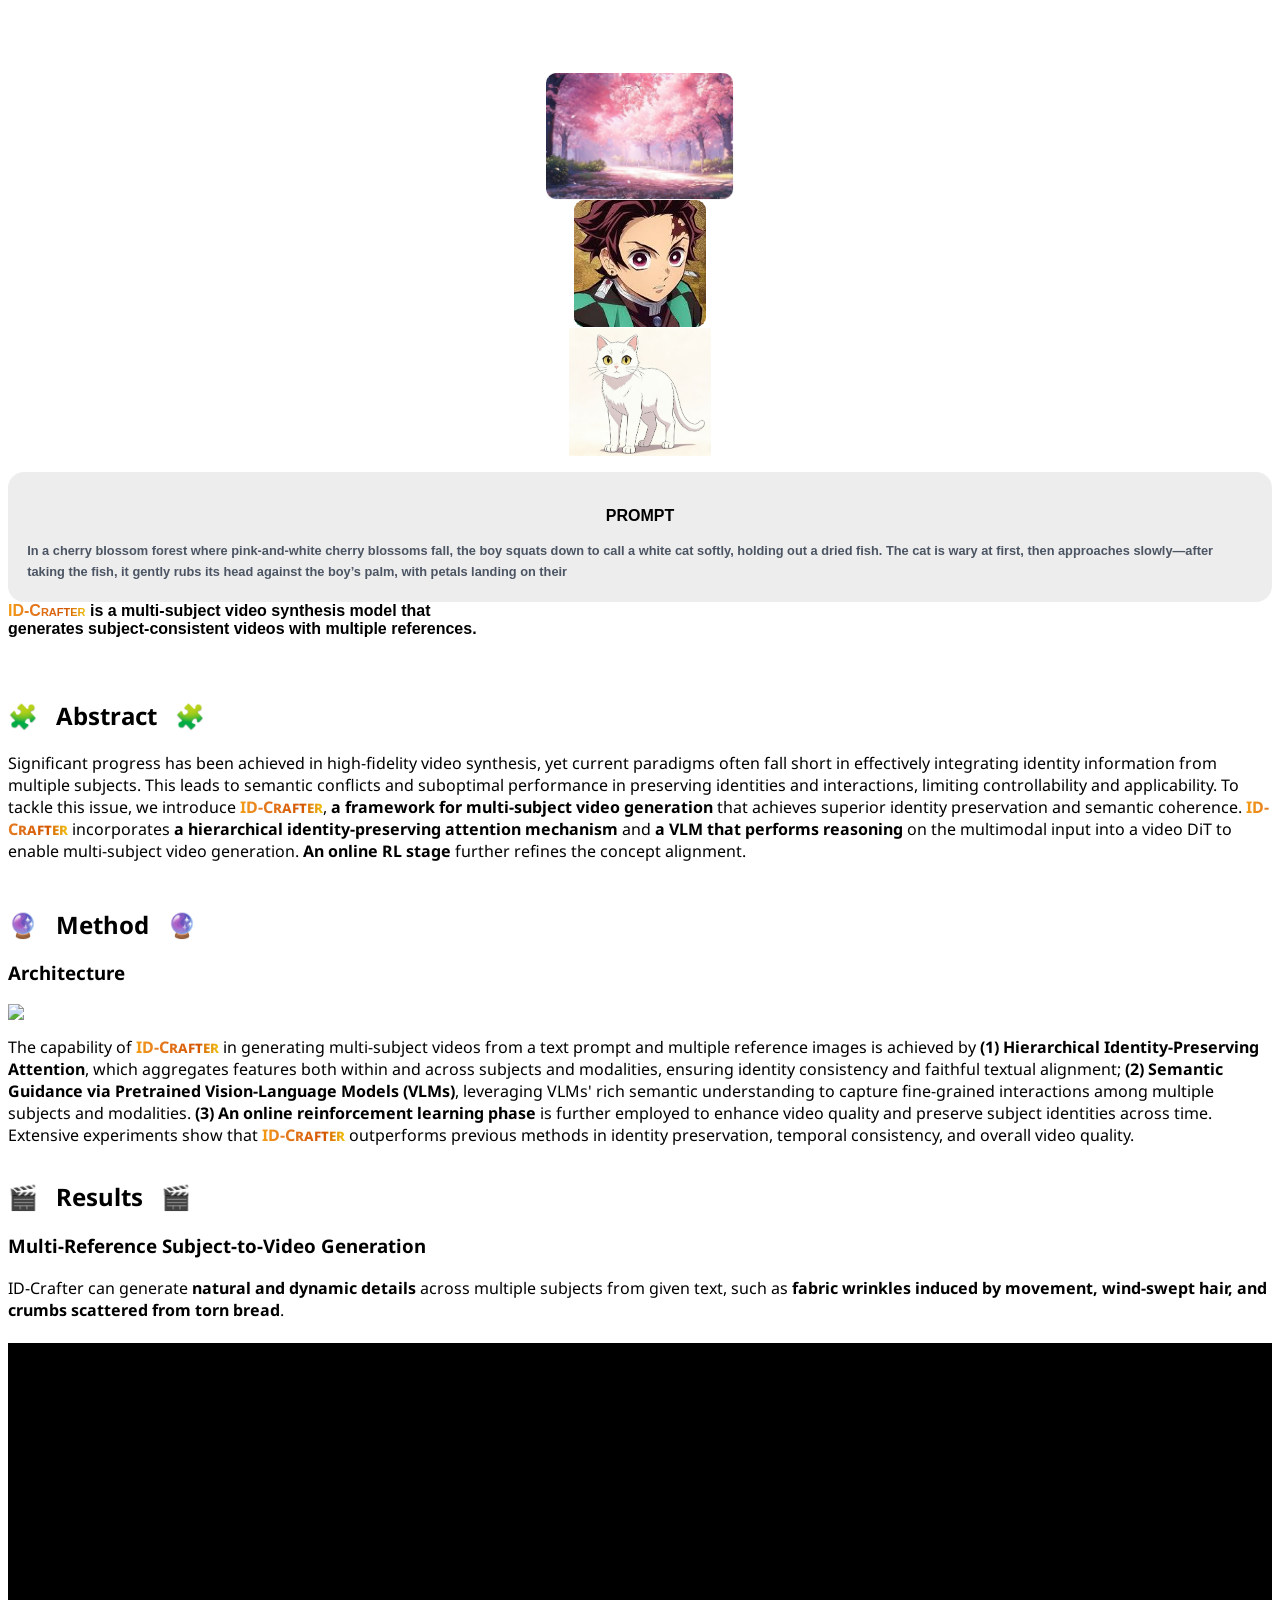
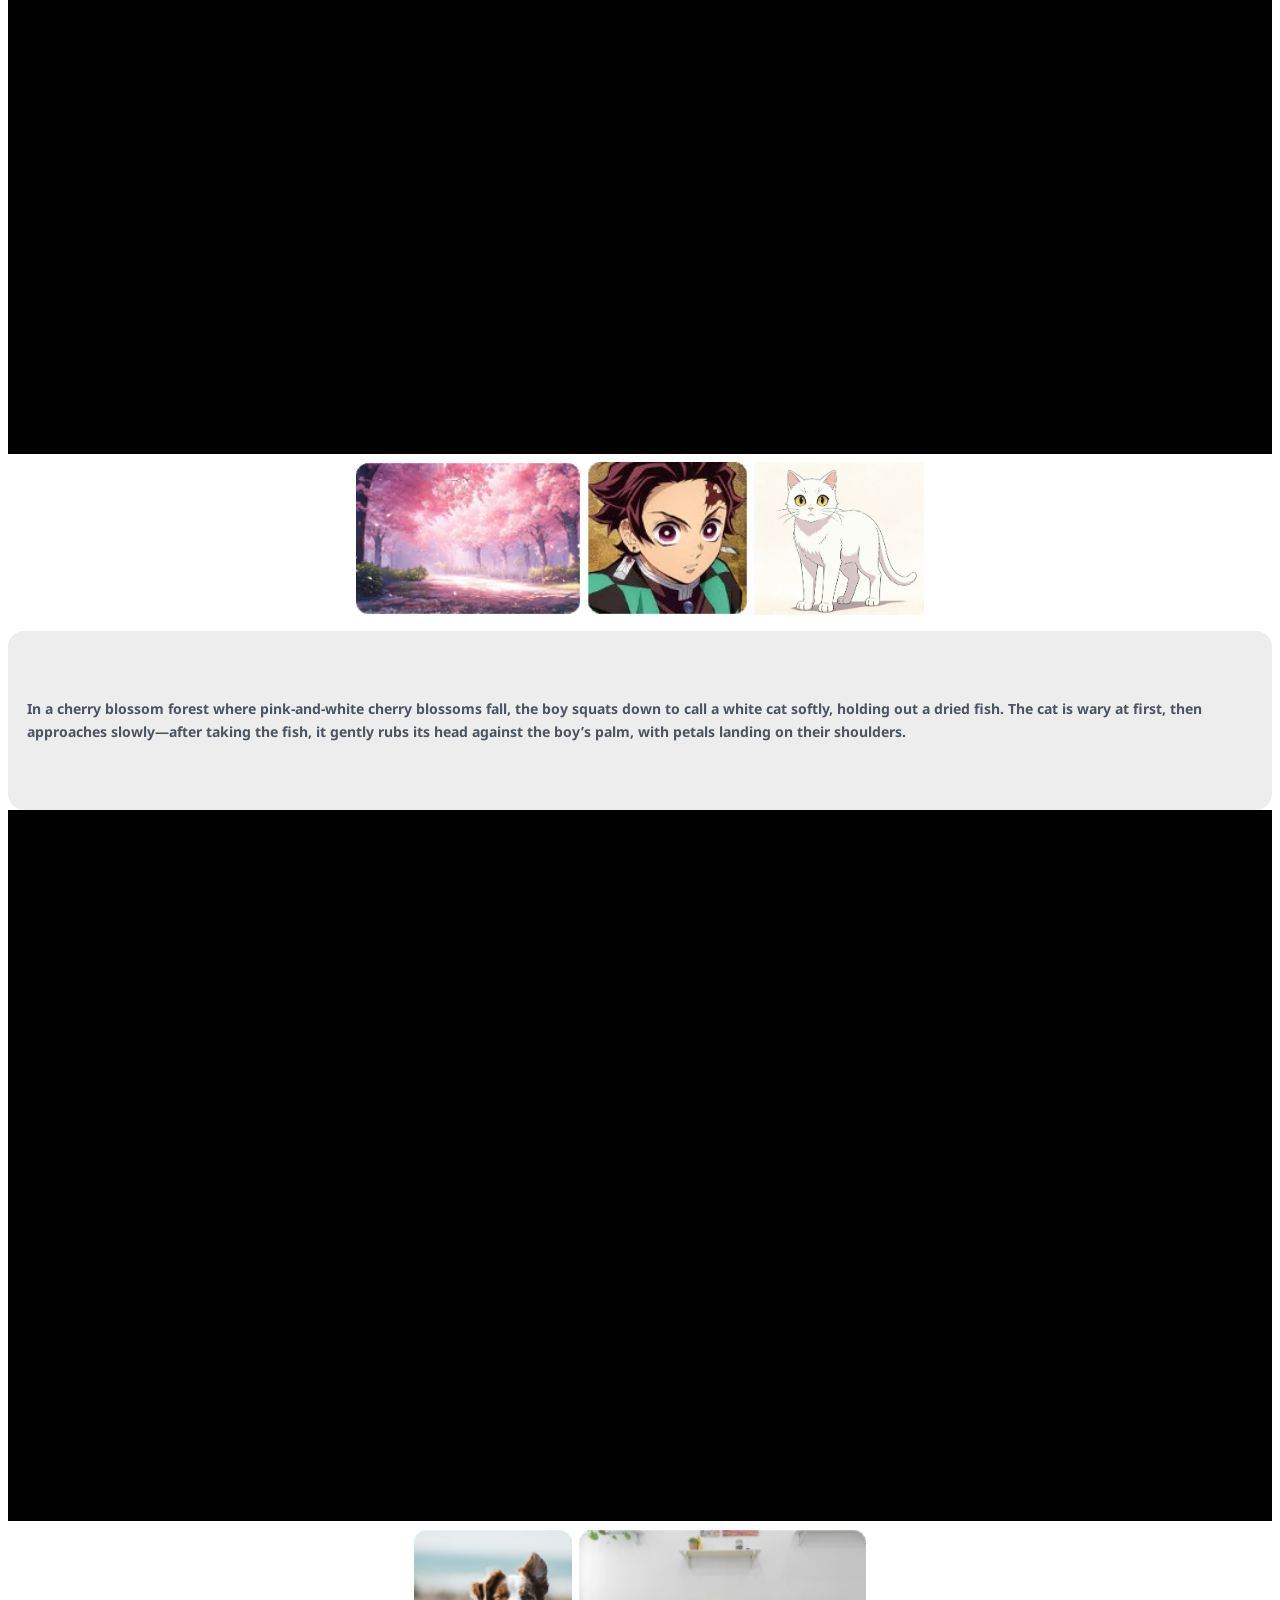
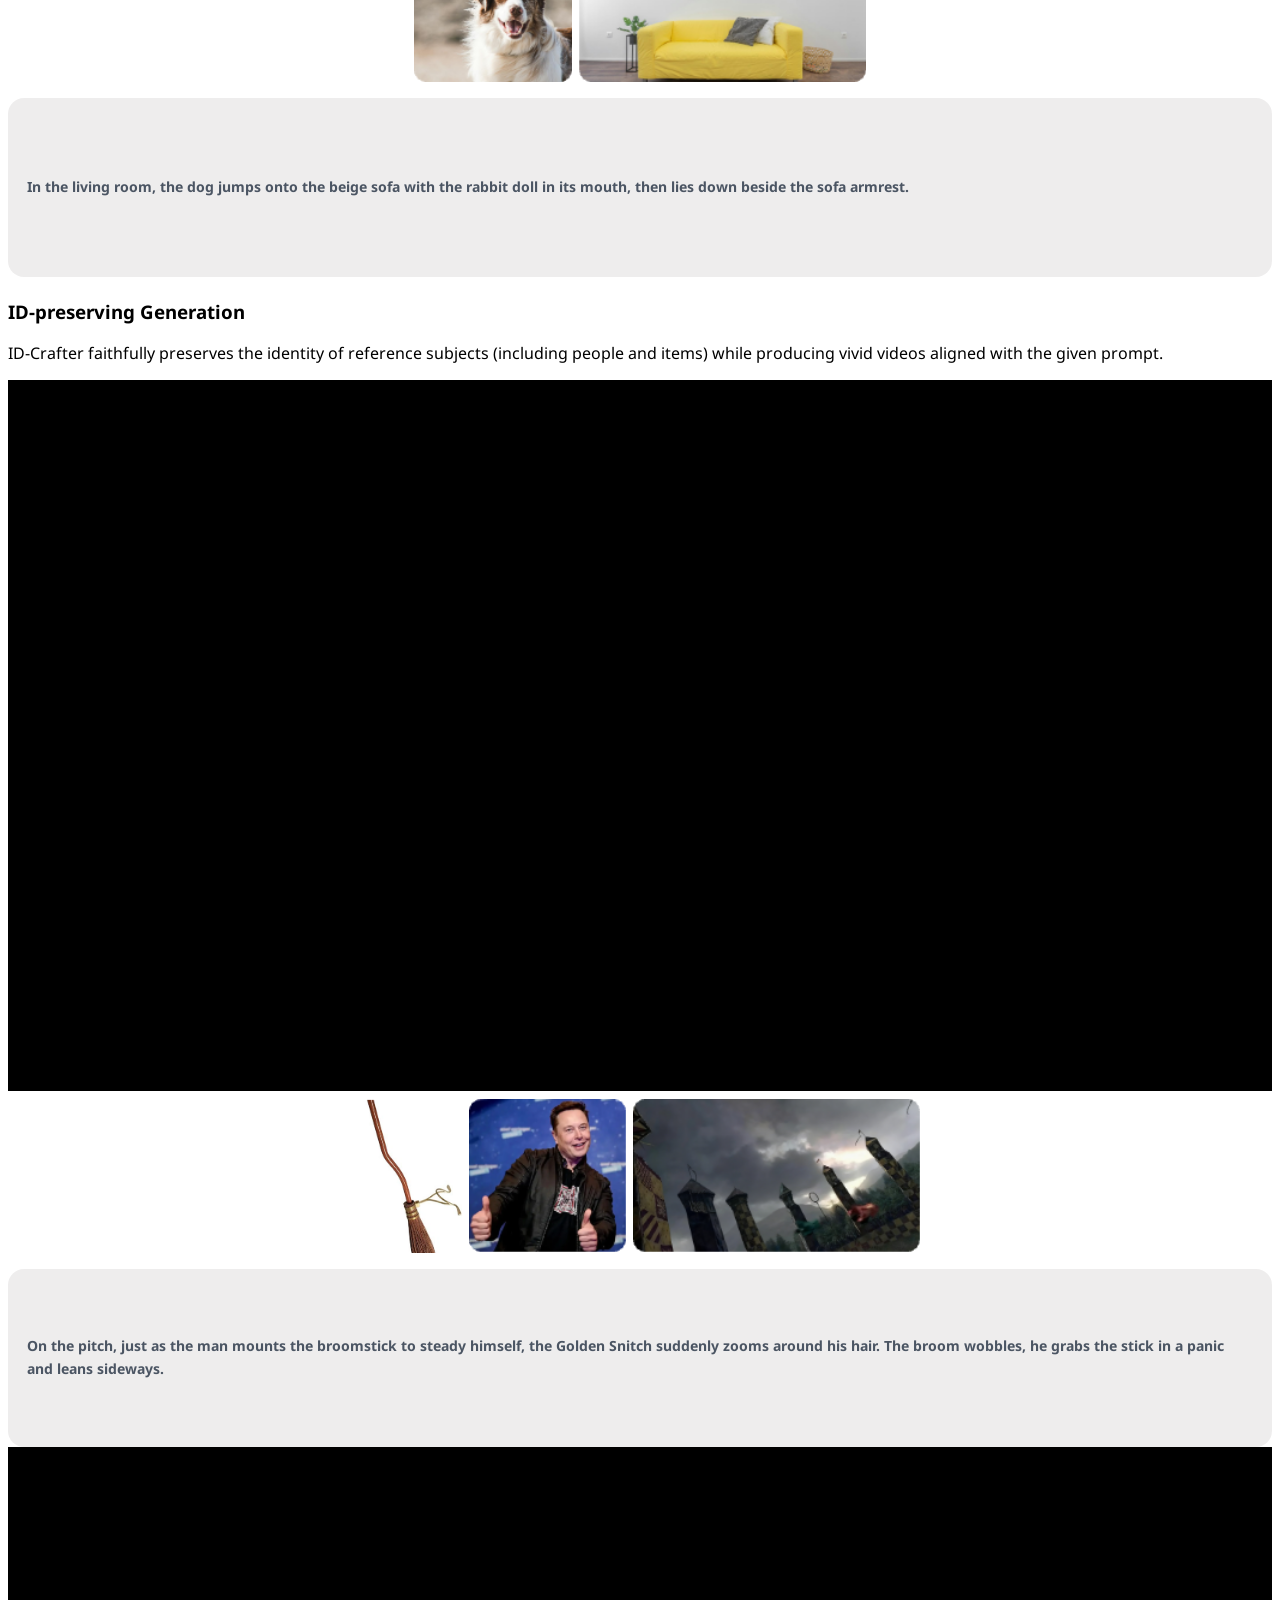
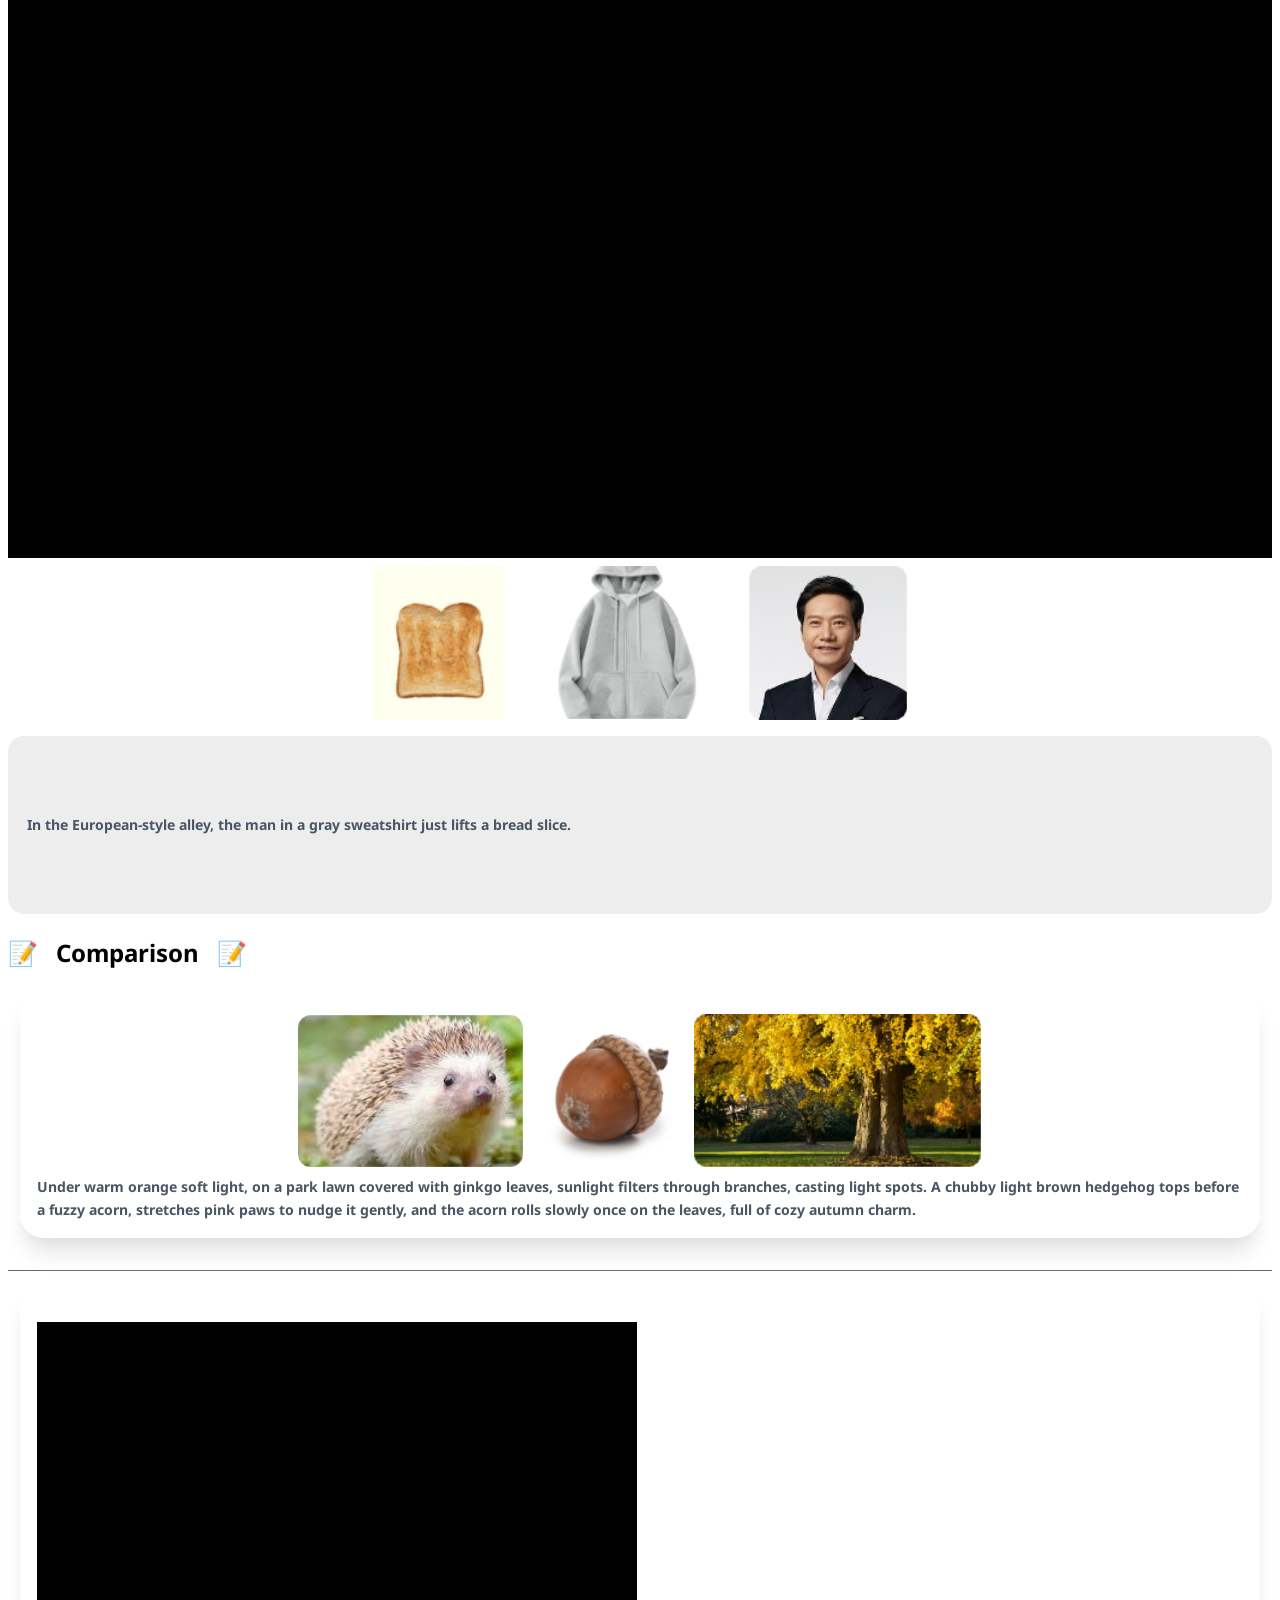
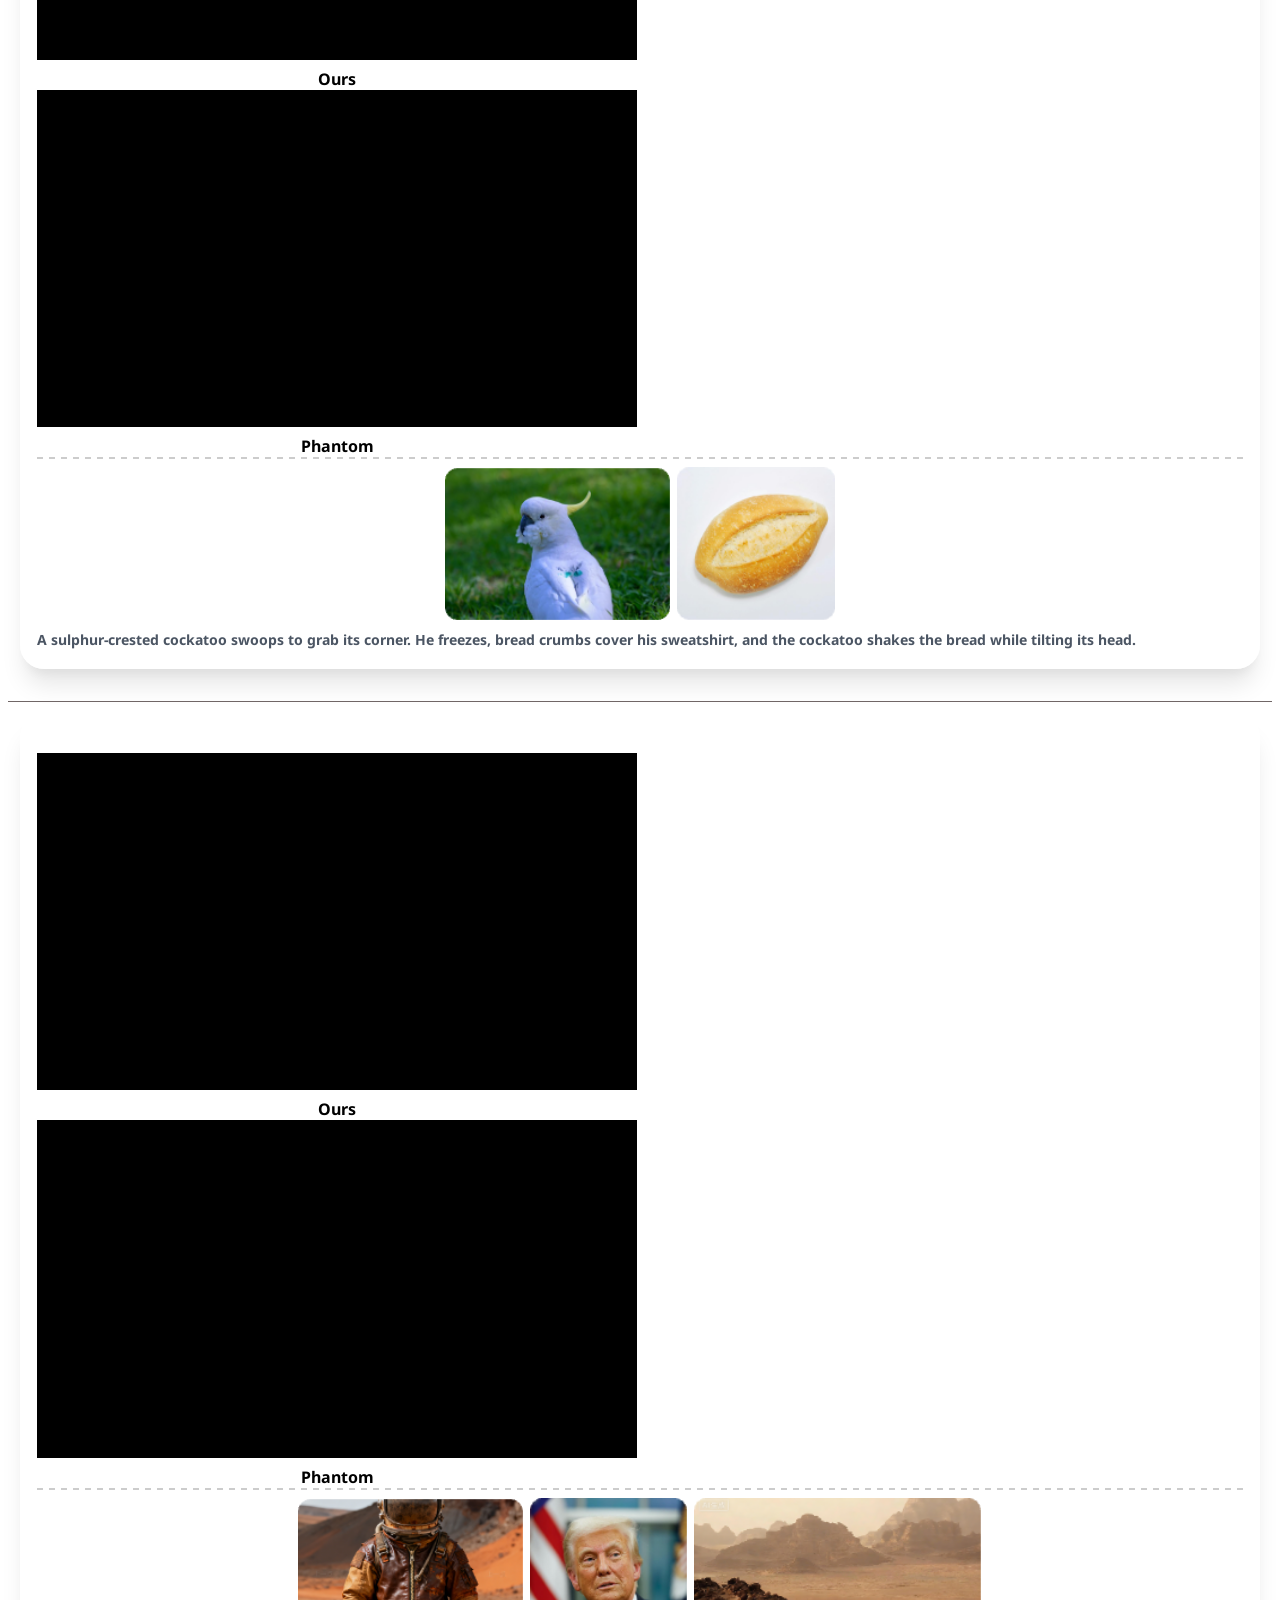
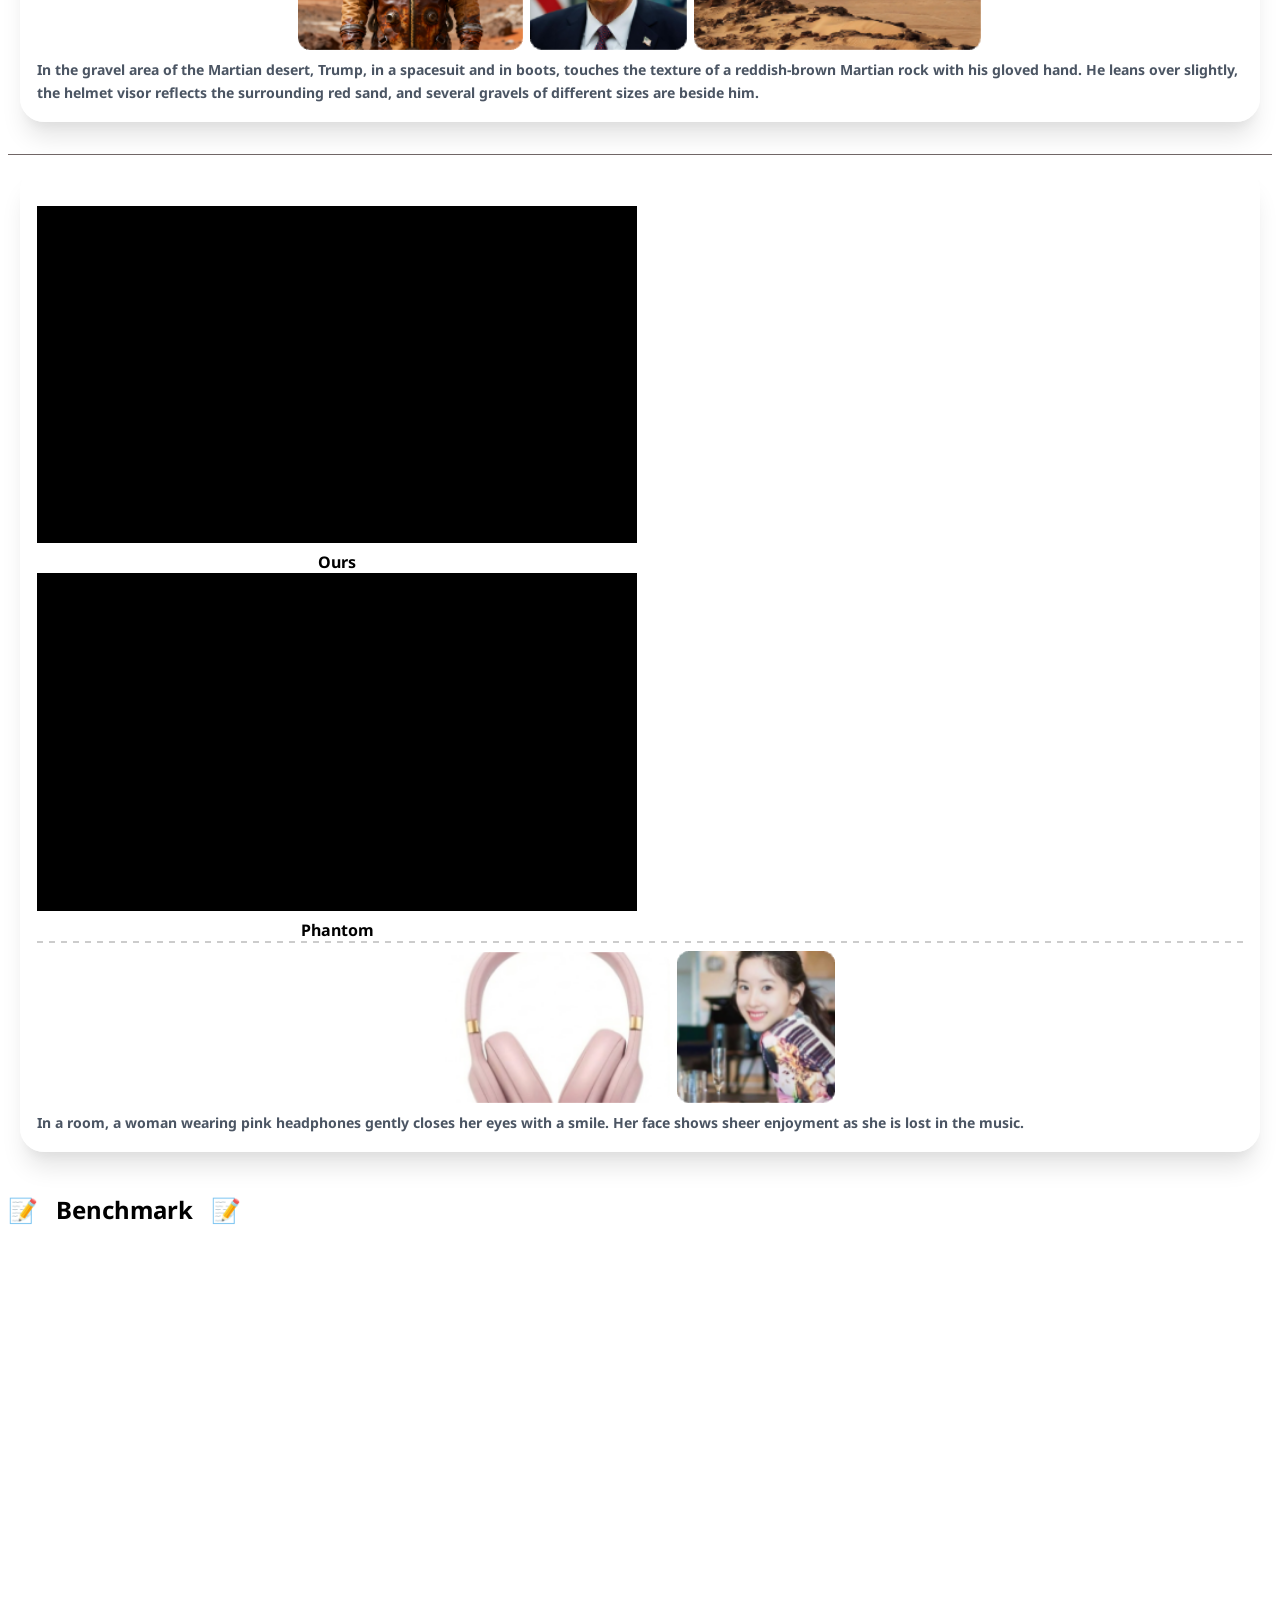
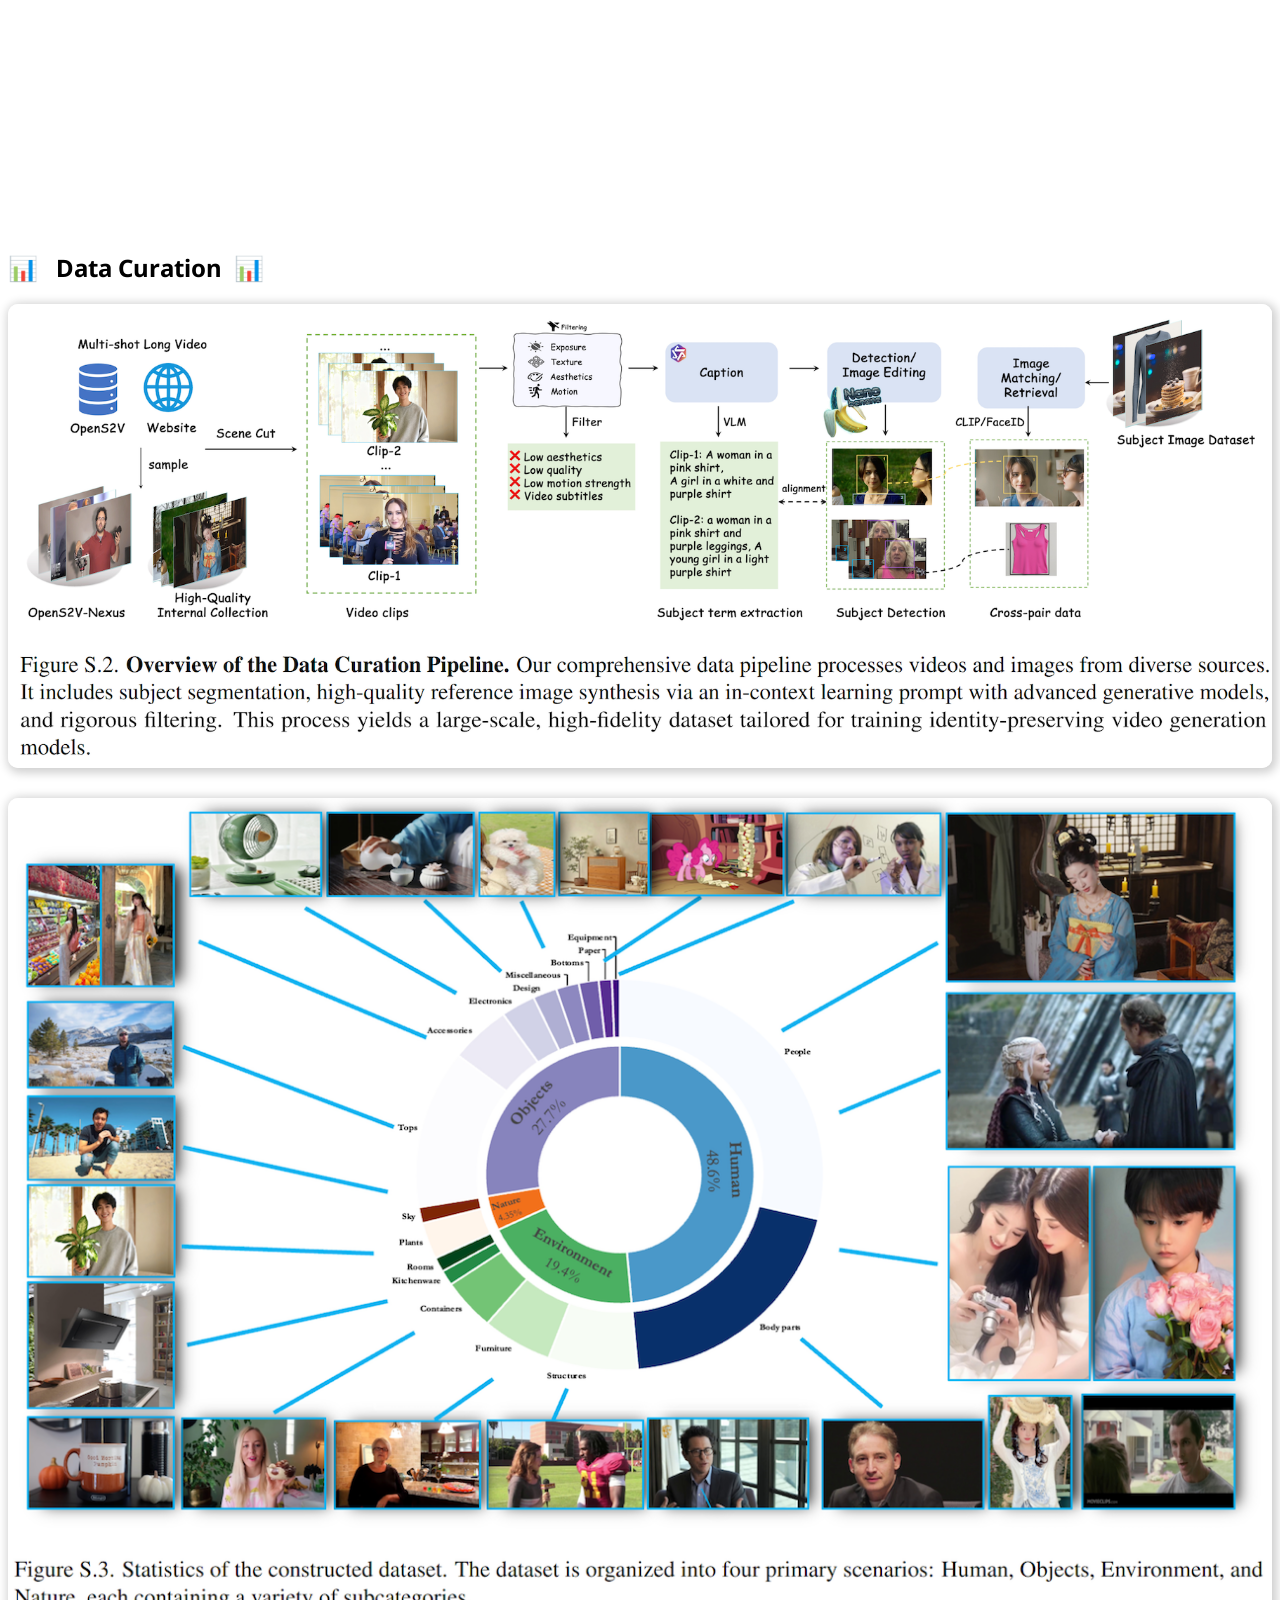
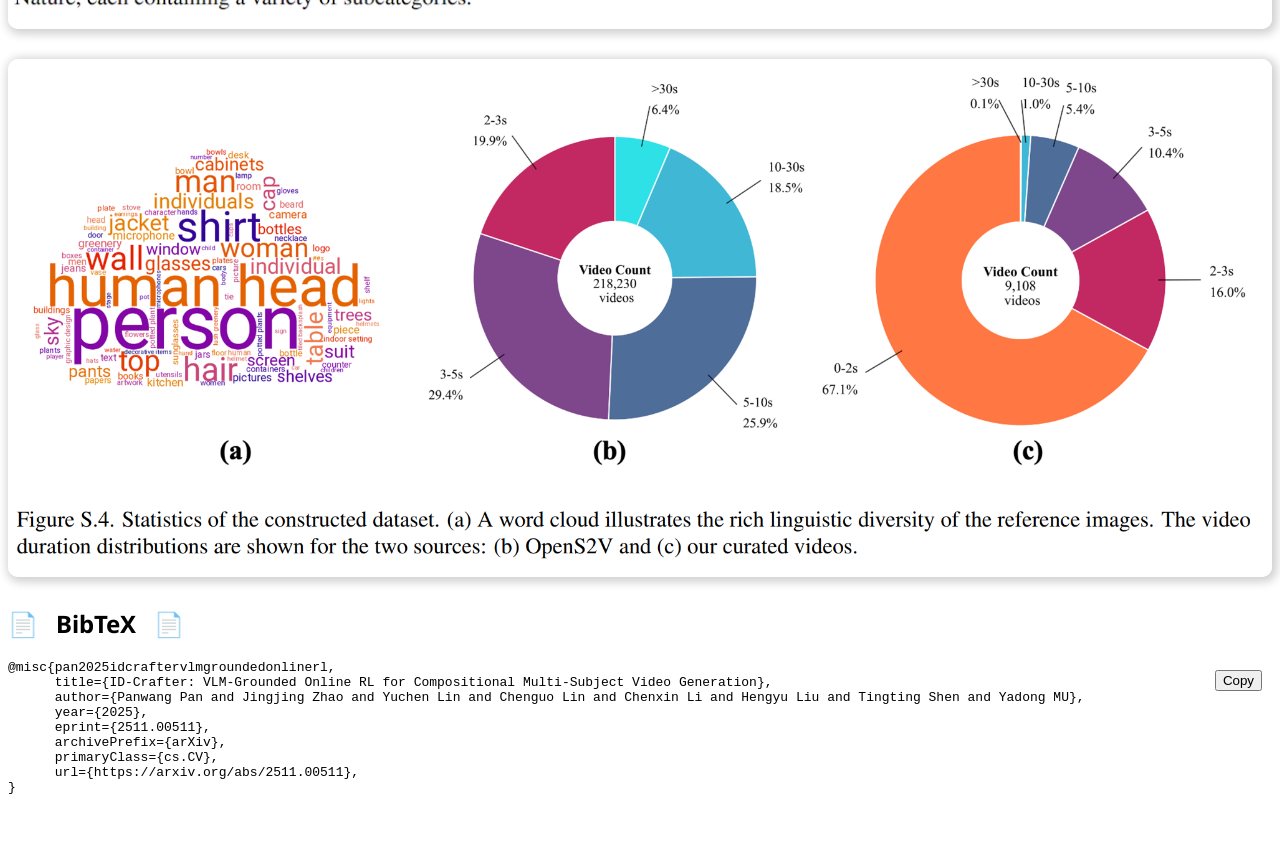
==== commit 7f2eebaa: "Update: add CVPR 2026 info and hide visitors section" ====
--- a/index.html
+++ b/index.html
@@ -248,6 +248,10 @@
             <div class="is-size-6 publication-authors">
               <span class="author-block"><i>* equal contribution, † project lead</i></span>
             </div>
+            <!-- Conference -->
+            <div class="is-size-5 publication-authors">
+              <span class="author-block" style="font-weight: bold;">CVPR 2026, Denver</span>
+            </div>
             <div class="column has-text-centered">
               <!-- Button area: add a Cite button -->
               <span class="link-block">
@@ -784,19 +788,10 @@
       </div>
     </section>
 
-  <!-- Section -1: Footer -->
-  <footer class="footer">
-    <div class="container is-max-widescreen">
-      <div class="columns is-centered">
-        <div class="column is-full-width has-text-centered">
-          <h2 class="title is-3"> 🌏&nbsp;&nbsp; Visitors &nbsp;&nbsp;🌏</h2>
-          <div style="width: 100%;">
-              <script type='text/javascript' id='clustrmaps' src='//cdn.clustrmaps.com/map_v2.js?cl=433a4d&w=a&t=n&d=bT5YYf1txKB1A4SCRufy8-sJ-uPVVRY7aurb3OHJ8nk&co=ffffff&cmo=30d9e6&cmn=f048ab&ct=808080'></script>
-          </div>
-        </div>
-      </div>
-    </div>
-  </footer>
+  <!-- Visitors stats (hidden but active) -->
+  <div style="display: none;">
+    <script type='text/javascript' id='clustrmaps' src='//cdn.clustrmaps.com/map_v2.js?cl=433a4d&w=a&t=n&d=bT5YYf1txKB1A4SCRufy8-sJ-uPVVRY7aurb3OHJ8nk&co=ffffff&cmo=30d9e6&cmn=f048ab&ct=808080'></script>
+  </div>
 
   </main>
 
